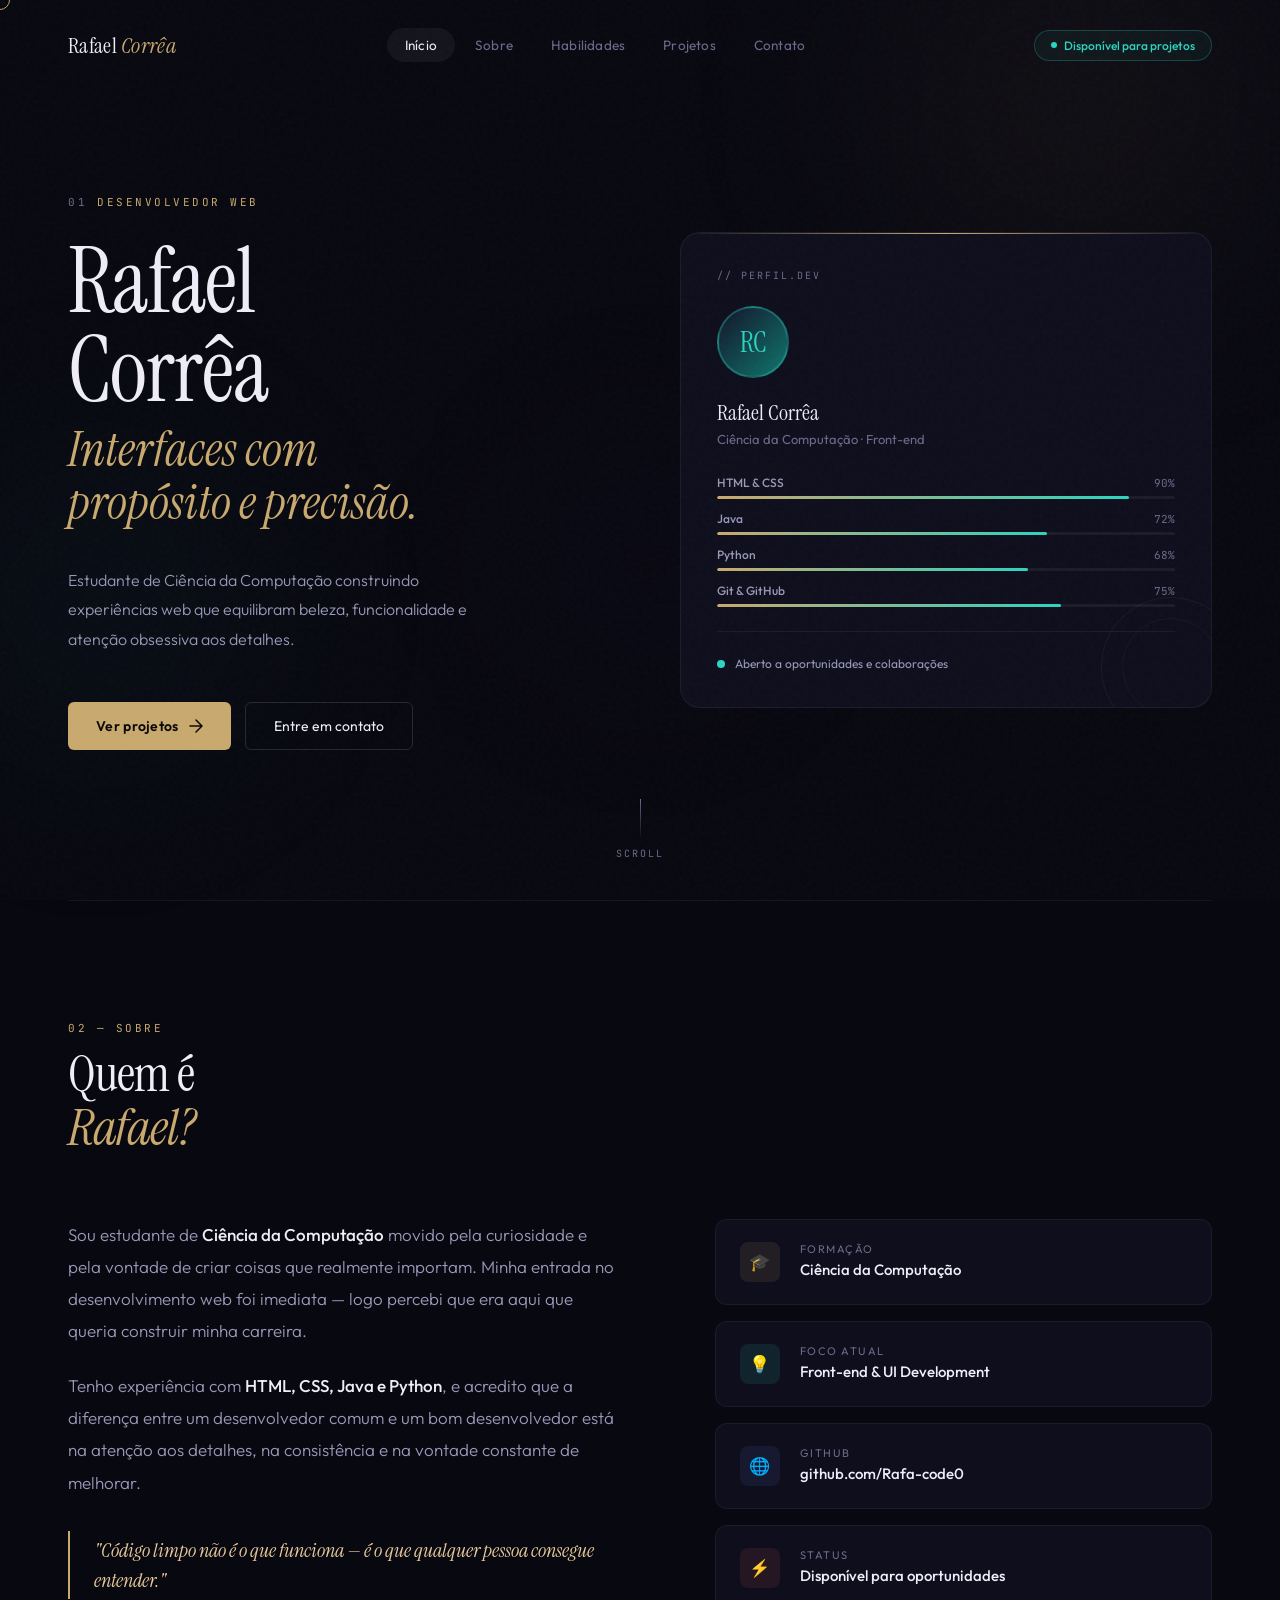
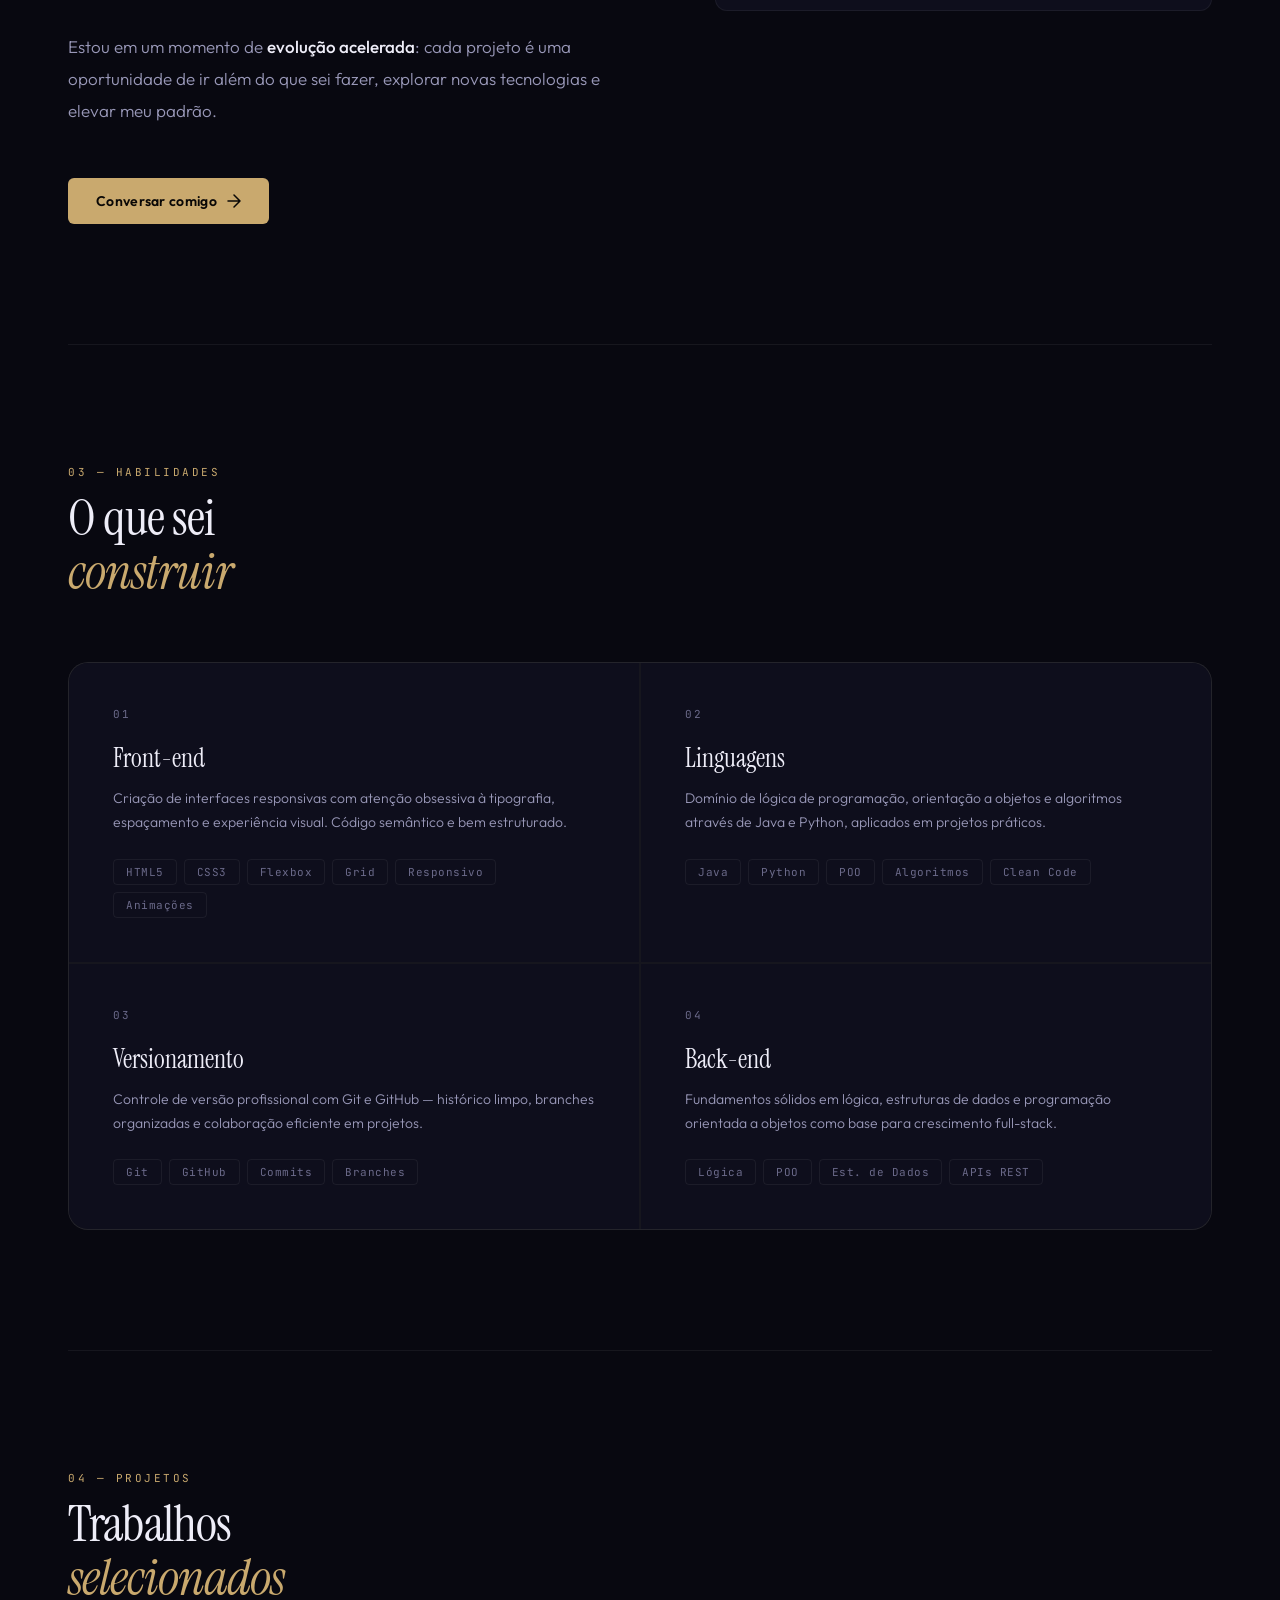
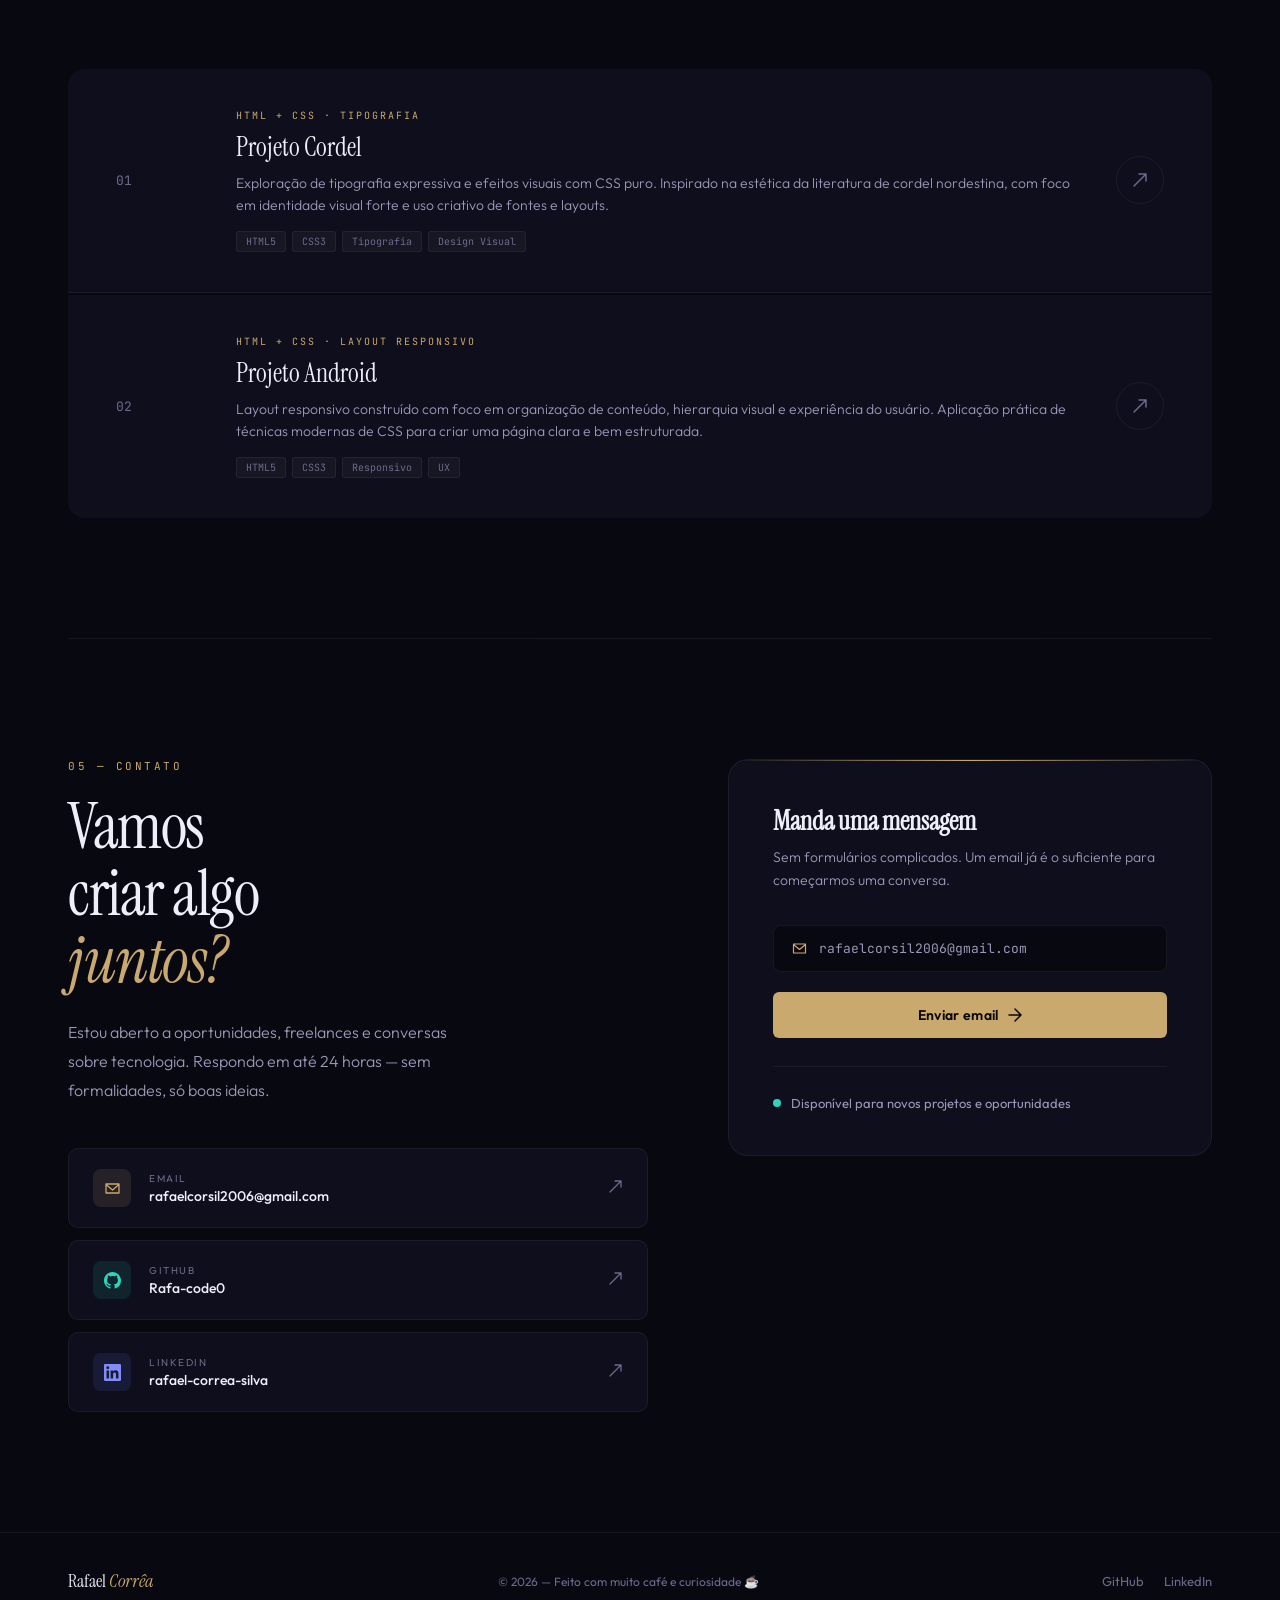
==== index.html @ 4489c820 "Site Pessoal" ====
<!DOCTYPE html>
<html lang="pt-br">
<head>
  <meta charset="UTF-8">
  <meta name="viewport" content="width=device-width, initial-scale=1.0">
  <title>Rafael Corrêa — Desenvolvedor Web</title>
  <link rel="preconnect" href="https://fonts.googleapis.com">
  <link href="https://fonts.googleapis.com/css2?family=Instrument+Serif:ital@0;1&family=Outfit:wght@300;400;500;600&family=JetBrains+Mono:wght@400;500&display=swap" rel="stylesheet">

  <style>
    *, *::before, *::after { margin: 0; padding: 0; box-sizing: border-box; }

    :root {
      --bg:       #080810;
      --s1:       #0e0e1c;
      --s2:       #13132a;
      --border:   rgba(255,255,255,0.06);
      --border-h: rgba(255,255,255,0.13);
      --text:     #eeedf8;
      --muted:    #6b6a8a;
      --soft:     #9998b8;
      --gold:     #c9a96e;
      --gold-l:   #e8ca9a;
      --teal:     #2dd4bf;
      --teal-d:   #0f766e;
      --serif:    'Instrument Serif', Georgia, serif;
      --sans:     'Outfit', sans-serif;
      --mono:     'JetBrains Mono', monospace;
    }

    html { scroll-behavior: smooth; }
    body { font-family: var(--sans); background: var(--bg); color: var(--text); overflow-x: hidden; cursor: none; }

    body::after {
      content: '';
      position: fixed; inset: 0;
      background-image: url("data:image/svg+xml,%3Csvg viewBox='0 0 256 256' xmlns='http://www.w3.org/2000/svg'%3E%3Cfilter id='noise'%3E%3CfeTurbulence type='fractalNoise' baseFrequency='0.9' numOctaves='4' stitchTiles='stitch'/%3E%3C/filter%3E%3Crect width='100%25' height='100%25' filter='url(%23noise)' opacity='1'/%3E%3C/svg%3E");
      opacity: 0.028; pointer-events: none; z-index: 9000;
    }

    /* CURSOR */
    .cur {
      position: fixed; width: 20px; height: 20px;
      border: 1.5px solid var(--gold); border-radius: 50%;
      pointer-events: none; z-index: 8999;
      transform: translate(-50%,-50%);
      transition: width .35s cubic-bezier(.23,1,.32,1), height .35s cubic-bezier(.23,1,.32,1), border-color .35s, background .35s;
      mix-blend-mode: difference;
    }
    .cur.big { width: 48px; height: 48px; border-color: var(--teal); background: rgba(45,212,191,.08); }
    @media (hover: none) { .cur { display: none; } body { cursor: auto; } }

    /* BG SHAPES */
    .bg-shape { position: fixed; pointer-events: none; z-index: 0; border-radius: 50%; filter: blur(100px); }
    .bg-1 { width: 600px; height: 600px; top: -200px; right: -100px; background: radial-gradient(circle, rgba(201,169,110,.07) 0%, transparent 70%); animation: drift 20s ease-in-out infinite; }
    .bg-2 { width: 500px; height: 500px; bottom: 5%; left: -150px; background: radial-gradient(circle, rgba(45,212,191,.05) 0%, transparent 70%); animation: drift 25s ease-in-out infinite reverse 3s; }
    .bg-3 { width: 400px; height: 400px; top: 40%; left: 35%; background: radial-gradient(circle, rgba(100,80,200,.04) 0%, transparent 70%); animation: drift 18s ease-in-out infinite 8s; }
    @keyframes drift { 0%,100%{transform:translate(0,0)} 33%{transform:translate(40px,-30px)} 66%{transform:translate(-30px,40px)} }

    /* HEADER */
    header { position: fixed; top: 0; left: 0; right: 0; z-index: 500; padding: 28px 0; transition: padding .4s, background .4s, border-color .4s; border-bottom: 1px solid transparent; }
    header.sc { padding: 16px 0; background: rgba(8,8,16,.82); backdrop-filter: blur(24px) saturate(1.4); border-bottom-color: var(--border); }
    .nav-wrap { max-width: 1240px; margin: auto; padding: 0 48px; display: flex; justify-content: space-between; align-items: center; }
    .logo { font-family: var(--serif); font-size: 22px; color: var(--text); text-decoration: none; letter-spacing: 0.3px; }
    .logo em { font-style: italic; color: var(--gold); }
    .nav-links { display: flex; gap: 2px; list-style: none; }
    .nav-links a { display: block; padding: 8px 18px; font-size: 13.5px; font-weight: 400; letter-spacing: 0.2px; color: var(--muted); text-decoration: none; border-radius: 100px; transition: color .2s, background .2s; }
    .nav-links a:hover, .nav-links a.on { color: var(--text); background: rgba(255,255,255,.05); }
    .nav-badge { display: flex; align-items: center; gap: 7px; padding: 7px 16px; border: 1px solid rgba(45,212,191,.25); border-radius: 100px; font-size: 12px; font-weight: 500; color: var(--teal); background: rgba(45,212,191,.05); }
    .nav-badge::before { content: ''; width: 6px; height: 6px; border-radius: 50%; background: var(--teal); animation: blink 2.5s ease-in-out infinite; }
    @keyframes blink { 0%,100%{opacity:1} 50%{opacity:.3} }

    /* HERO */
    .hero { min-height: 100vh; display: grid; grid-template-columns: 1fr 1fr; align-items: center; gap: 80px; max-width: 1240px; margin: auto; padding: 140px 48px 100px; position: relative; z-index: 1; }
    .hero-eyebrow { display: inline-flex; align-items: center; gap: 10px; font-family: var(--mono); font-size: 11px; font-weight: 400; letter-spacing: 2.5px; text-transform: uppercase; color: var(--gold); margin-bottom: 28px; opacity: 0; animation: up .9s cubic-bezier(.16,1,.3,1) .1s forwards; }
    .hero-eyebrow::before { content: '01'; color: var(--muted); }
    .hero-eyebrow::after { content: ''; flex: 1; height: 1px; background: linear-gradient(90deg, var(--gold), transparent); max-width: 60px; }
    .hero-name { font-family: var(--serif); font-size: clamp(52px, 7vw, 92px); font-weight: 400; line-height: 1.0; letter-spacing: -1px; margin-bottom: 8px; opacity: 0; animation: up .9s cubic-bezier(.16,1,.3,1) .2s forwards; }
    .hero-title { font-family: var(--serif); font-style: italic; font-size: clamp(28px, 4vw, 48px); color: var(--gold); line-height: 1.1; margin-bottom: 36px; opacity: 0; animation: up .9s cubic-bezier(.16,1,.3,1) .32s forwards; }
    .hero-desc { font-size: 16px; font-weight: 300; line-height: 1.85; color: var(--soft); max-width: 440px; margin-bottom: 48px; opacity: 0; animation: up .9s cubic-bezier(.16,1,.3,1) .44s forwards; }
    .hero-actions { display: flex; gap: 14px; flex-wrap: wrap; opacity: 0; animation: up .9s cubic-bezier(.16,1,.3,1) .56s forwards; }

    .btn-gold { display: inline-flex; align-items: center; gap: 10px; padding: 14px 28px; background: var(--gold); color: #0a0806; font-family: var(--sans); font-weight: 600; font-size: 14px; border-radius: 6px; text-decoration: none; transition: all .3s; letter-spacing: 0.3px; }
    .btn-gold:hover { background: var(--gold-l); transform: translateY(-2px); box-shadow: 0 16px 40px rgba(201,169,110,.3); }
    .btn-outline { display: inline-flex; align-items: center; gap: 10px; padding: 14px 28px; border: 1px solid var(--border-h); color: var(--text); font-family: var(--sans); font-weight: 400; font-size: 14px; border-radius: 6px; text-decoration: none; transition: all .3s; }
    .btn-outline:hover { border-color: var(--gold); color: var(--gold); transform: translateY(-2px); }

    /* HERO RIGHT */
    .hero-right { opacity: 0; animation: fadeIn 1.2s ease .6s forwards; position: relative; }
    .hero-card { background: var(--s1); border: 1px solid var(--border); border-radius: 20px; padding: 36px; position: relative; overflow: hidden; }
    .hero-card::before { content: ''; position: absolute; top: 0; left: 0; right: 0; height: 1px; background: linear-gradient(90deg, transparent, var(--gold), transparent); }
    .hc-label { font-family: var(--mono); font-size: 10px; letter-spacing: 2px; text-transform: uppercase; color: var(--muted); margin-bottom: 24px; }
    .hc-avatar { width: 72px; height: 72px; border-radius: 50%; background: linear-gradient(135deg, var(--s2), var(--teal-d)); border: 2px solid rgba(45,212,191,.3); display: flex; align-items: center; justify-content: center; font-family: var(--serif); font-size: 28px; color: var(--teal); margin-bottom: 20px; }
    .hc-name { font-family: var(--serif); font-size: 22px; margin-bottom: 4px; }
    .hc-role { font-size: 13px; color: var(--muted); margin-bottom: 28px; }
    .hc-skills { display: flex; flex-direction: column; gap: 12px; }
    .hc-skill-top { display: flex; justify-content: space-between; align-items: center; margin-bottom: 6px; }
    .hc-skill-name { font-size: 12px; font-weight: 500; color: var(--soft); }
    .hc-skill-pct { font-family: var(--mono); font-size: 11px; color: var(--muted); }
    .hc-bar { height: 3px; background: var(--border); border-radius: 2px; overflow: hidden; }
    .hc-bar-fill { height: 100%; border-radius: 2px; background: linear-gradient(90deg, var(--gold), var(--teal)); animation: barGrow 1.4s cubic-bezier(.23,1,.32,1) 1s both; transform-origin: left; }
    @keyframes barGrow { from{transform:scaleX(0)} to{transform:scaleX(1)} }
    .hc-divider { height: 1px; background: var(--border); margin: 24px 0; }
    .hc-status { display: flex; align-items: center; gap: 10px; font-size: 12px; color: var(--soft); }
    .hc-dot { width: 8px; height: 8px; border-radius: 50%; background: var(--teal); flex-shrink: 0; animation: blink 2.5s ease-in-out infinite; }
    .hc-geo { position: absolute; bottom: -30px; right: -30px; width: 140px; height: 140px; border: 1px solid rgba(201,169,110,.08); border-radius: 50%; }
    .hc-geo::after { content: ''; position: absolute; inset: 20px; border: 1px solid rgba(201,169,110,.06); border-radius: 50%; }

    .hero-scroll { position: absolute; bottom: 40px; left: 50%; transform: translateX(-50%); display: flex; flex-direction: column; align-items: center; gap: 8px; font-family: var(--mono); font-size: 10px; letter-spacing: 2px; text-transform: uppercase; color: var(--muted); animation: fadeIn 1s ease 1.5s both; }
    .hero-scroll-line { width: 1px; height: 40px; background: linear-gradient(to bottom, var(--muted), transparent); animation: scrollLine 2s ease-in-out infinite; }
    @keyframes scrollLine { 0%,100%{opacity:.4;transform:scaleY(1)} 50%{opacity:1;transform:scaleY(.6) translateY(8px)} }
    @keyframes up { from{opacity:0;transform:translateY(28px)} to{opacity:1;transform:translateY(0)} }
    @keyframes fadeIn { from{opacity:0} to{opacity:1} }

    /* LAYOUT */
    .wrap { max-width: 1240px; margin: auto; padding: 0 48px; position: relative; z-index: 1; }
    .rule { max-width: 1240px; margin: 0 auto; padding: 0 48px; position: relative; z-index: 1; }
    .rule hr { border: none; height: 1px; background: var(--border); }
    .sec { padding: 120px 0; }

    /* SECTION HEADER */
    .sec-head { display: flex; align-items: flex-end; justify-content: space-between; margin-bottom: 64px; }
    .sec-num { font-family: var(--mono); font-size: 11px; letter-spacing: 2.5px; text-transform: uppercase; color: var(--gold); margin-bottom: 12px; }
    .sec-title { font-family: var(--serif); font-size: clamp(36px,4vw,58px); font-weight: 400; letter-spacing: -1px; line-height: 1.05; }
    .sec-title em { font-style: italic; color: var(--gold); }

    /* SOBRE */
    .sobre-grid { display: grid; grid-template-columns: 1.1fr 1fr; gap: 100px; align-items: start; }
    .sobre-text p { font-size: 17px; font-weight: 300; line-height: 1.9; color: var(--soft); margin-bottom: 22px; }
    .sobre-text p strong { color: var(--text); font-weight: 500; }
    .sobre-quote { border-left: 2px solid var(--gold); padding: 4px 0 4px 24px; margin: 32px 0; font-family: var(--serif); font-style: italic; font-size: 20px; color: var(--gold-l); line-height: 1.5; }
    .sobre-right { display: flex; flex-direction: column; gap: 16px; }
    .info-row { display: flex; align-items: flex-start; gap: 20px; padding: 22px 24px; background: var(--s1); border: 1px solid var(--border); border-radius: 12px; transition: border-color .3s, transform .3s; }
    .info-row:hover { border-color: var(--border-h); transform: translateX(6px); }
    .info-icon { width: 40px; height: 40px; flex-shrink: 0; border-radius: 8px; display: flex; align-items: center; justify-content: center; font-size: 17px; }
    .info-icon.g { background: rgba(201,169,110,.1); }
    .info-icon.t { background: rgba(45,212,191,.1); }
    .info-icon.b { background: rgba(100,120,220,.1); }
    .info-icon.r { background: rgba(220,100,100,.1); }
    .info-label { font-size: 11px; letter-spacing: 1.5px; text-transform: uppercase; color: var(--muted); margin-bottom: 4px; }
    .info-val { font-size: 15px; font-weight: 500; color: var(--text); }

    /* HABILIDADES */
    .skills-layout { display: grid; grid-template-columns: 1fr 1fr; gap: 2px; background: var(--border); border-radius: 20px; overflow: hidden; border: 1px solid var(--border); }
    .skill-block { background: var(--s1); padding: 44px; position: relative; overflow: hidden; transition: background .35s; }
    .skill-block:hover { background: var(--s2); }
    .skill-block::after { content: ''; position: absolute; top: 0; left: 0; width: 3px; height: 0; background: linear-gradient(to bottom, var(--gold), var(--teal)); transition: height .5s cubic-bezier(.23,1,.32,1); }
    .skill-block:hover::after { height: 100%; }
    .skill-block-num { font-family: var(--mono); font-size: 11px; letter-spacing: 2px; color: var(--muted); margin-bottom: 20px; }
    .skill-block h3 { font-family: var(--serif); font-size: 26px; font-weight: 400; margin-bottom: 12px; color: var(--text); }
    .skill-block p { font-size: 14px; font-weight: 300; color: var(--soft); line-height: 1.7; margin-bottom: 24px; }
    .skill-chips { display: flex; flex-wrap: wrap; gap: 7px; }
    .chip { padding: 5px 12px; border: 1px solid var(--border); border-radius: 4px; font-family: var(--mono); font-size: 11px; font-weight: 400; color: var(--muted); letter-spacing: 0.5px; transition: border-color .2s, color .2s; }
    .skill-block:hover .chip { border-color: rgba(201,169,110,.25); color: var(--gold-l); }

    /* PROJETOS */
    .projects-list { display: flex; flex-direction: column; gap: 2px; }
    .proj { display: grid; grid-template-columns: 80px 1fr auto; align-items: center; gap: 40px; padding: 40px 48px; background: var(--s1); border-bottom: 1px solid var(--border); transition: background .3s, padding-left .4s; text-decoration: none; color: var(--text); position: relative; overflow: hidden; }
    .projects-list .proj:first-child { border-radius: 16px 16px 0 0; }
    .projects-list .proj:last-child  { border-radius: 0 0 16px 16px; border-bottom: none; }
    .proj::before { content: ''; position: absolute; left: 0; top: 0; bottom: 0; width: 0; background: linear-gradient(90deg, rgba(201,169,110,.06), transparent); transition: width .5s cubic-bezier(.23,1,.32,1); }
    .proj:hover { background: var(--s2); padding-left: 64px; }
    .proj:hover::before { width: 100%; }
    .proj-num { font-family: var(--mono); font-size: 13px; color: var(--muted); }
    .proj-tag { font-family: var(--mono); font-size: 10px; letter-spacing: 2px; text-transform: uppercase; color: var(--gold); margin-bottom: 8px; }
    .proj-name { font-family: var(--serif); font-size: 26px; font-weight: 400; margin-bottom: 8px; }
    .proj-desc { font-size: 14px; font-weight: 300; color: var(--soft); line-height: 1.6; }
    .proj-techs { display: flex; gap: 6px; margin-top: 14px; flex-wrap: wrap; }
    .proj-tech { font-family: var(--mono); font-size: 10px; padding: 3px 9px; border-radius: 3px; background: rgba(255,255,255,.04); color: var(--muted); border: 1px solid var(--border); }
    .proj-arrow { width: 48px; height: 48px; border: 1px solid var(--border); border-radius: 50%; display: flex; align-items: center; justify-content: center; flex-shrink: 0; transition: all .35s; color: var(--muted); }
    .proj:hover .proj-arrow { border-color: var(--gold); color: var(--gold); transform: rotate(-45deg); }

    /* CONTATO */
    .contato-grid { display: grid; grid-template-columns: 1.2fr 1fr; gap: 80px; align-items: start; }
    .contato-big { font-family: var(--serif); font-size: clamp(40px, 5vw, 68px); font-weight: 400; letter-spacing: -1.5px; line-height: 1.05; margin-bottom: 24px; }
    .contato-big em { font-style: italic; color: var(--gold); }
    .contato-sub { font-size: 16px; font-weight: 300; color: var(--soft); line-height: 1.8; margin-bottom: 44px; max-width: 420px; }
    .social-list { display: flex; flex-direction: column; gap: 12px; }
    .social-link { display: flex; align-items: center; gap: 18px; padding: 20px 24px; background: var(--s1); border: 1px solid var(--border); border-radius: 10px; text-decoration: none; color: var(--text); transition: all .3s; font-size: 14px; }
    .social-link:hover { border-color: var(--gold); background: var(--s2); transform: translateX(8px); }
    .social-icon { width: 38px; height: 38px; flex-shrink: 0; border-radius: 8px; display: flex; align-items: center; justify-content: center; }
    .social-icon.g { background: rgba(201,169,110,.12); color: var(--gold); }
    .social-icon.w { background: rgba(45,212,191,.1); color: var(--teal); }
    .social-icon.b { background: rgba(100,120,230,.12); color: #818cf8; }
    .social-info { flex: 1; }
    .social-label { font-size: 10px; letter-spacing: 1.5px; text-transform: uppercase; color: var(--muted); margin-bottom: 2px; }
    .social-val { font-size: 14px; font-weight: 500; }
    .social-arr { color: var(--muted); transition: all .3s; }
    .social-link:hover .social-arr { color: var(--gold); transform: translate(4px,-4px); }
    .contato-card { background: var(--s1); border: 1px solid var(--border); border-radius: 20px; padding: 44px; position: relative; overflow: hidden; }
    .contato-card::before { content: ''; position: absolute; top: 0; left: 0; right: 0; height: 1px; background: linear-gradient(90deg, transparent, var(--gold), transparent); }
    .contato-card-title { font-family: var(--serif); font-size: 26px; margin-bottom: 8px; }
    .contato-card p { font-size: 14px; font-weight: 300; color: var(--soft); line-height: 1.7; margin-bottom: 32px; }
    .email-pill { display: flex; align-items: center; gap: 12px; padding: 14px 18px; background: var(--bg); border: 1px solid var(--border); border-radius: 8px; font-family: var(--mono); font-size: 13px; color: var(--soft); margin-bottom: 20px; user-select: all; }
    .email-pill svg { color: var(--gold); flex-shrink: 0; }
    .contato-card hr { border: none; height: 1px; background: var(--border); margin: 28px 0; }
    .avail-row { display: flex; align-items: center; gap: 10px; }
    .avail-dot { width: 8px; height: 8px; border-radius: 50%; background: var(--teal); flex-shrink: 0; animation: blink 2.5s ease-in-out infinite; }
    .avail-text { font-size: 13px; color: var(--soft); }

    /* FOOTER */
    footer { border-top: 1px solid var(--border); position: relative; z-index: 1; }
    .footer-inner { max-width: 1240px; margin: auto; padding: 36px 48px; display: flex; justify-content: space-between; align-items: center; }
    .footer-logo { font-family: var(--serif); font-size: 18px; text-decoration: none; color: var(--text); }
    .footer-logo em { font-style: italic; color: var(--gold); }
    .footer-copy { font-size: 12px; color: var(--muted); }
    .footer-links { display: flex; gap: 20px; }
    .footer-links a { font-size: 13px; color: var(--muted); text-decoration: none; transition: color .2s; }
    .footer-links a:hover { color: var(--text); }

    /* REVEAL */
    .rv { opacity: 0; transform: translateY(24px); transition: opacity .8s cubic-bezier(.23,1,.32,1), transform .8s cubic-bezier(.23,1,.32,1); }
    .rv.on { opacity: 1; transform: none; }
    .rv.d1 { transition-delay: .1s; } .rv.d2 { transition-delay: .2s; } .rv.d3 { transition-delay: .3s; }

    /* RESPONSIVE */
    @media (max-width: 900px) {
      .nav-wrap { padding: 0 24px; }
      .nav-links { display: none; }
      .hero { grid-template-columns: 1fr; gap: 48px; padding: 110px 24px 80px; }
      .hero-right, .hero-scroll { display: none; }
      .wrap, .rule { padding: 0 24px; }
      .sec { padding: 80px 0; }
      .sec-head { flex-direction: column; align-items: flex-start; gap: 16px; margin-bottom: 44px; }
      .sobre-grid { grid-template-columns: 1fr; gap: 48px; }
      .skills-layout { grid-template-columns: 1fr; }
      .proj { grid-template-columns: 48px 1fr auto; gap: 20px; padding: 28px 24px; }
      .proj:hover { padding-left: 32px; }
      .contato-grid { grid-template-columns: 1fr; gap: 48px; }
      .footer-inner { flex-direction: column; gap: 16px; text-align: center; }
      .footer-links { justify-content: center; }
      body { cursor: auto; }
      .cur { display: none; }
    }
  </style>
</head>
<body>

  <div class="cur" id="cur"></div>
  <div class="bg-shape bg-1"></div>
  <div class="bg-shape bg-2"></div>
  <div class="bg-shape bg-3"></div>

  <header id="hdr">
    <div class="nav-wrap">
      <a href="#inicio" class="logo">Rafael <em>Corrêa</em></a>
      <nav>
        <ul class="nav-links">
          <li><a href="#inicio">Início</a></li>
          <li><a href="#sobre">Sobre</a></li>
          <li><a href="#habilidades">Habilidades</a></li>
          <li><a href="#projetos">Projetos</a></li>
          <li><a href="#contato">Contato</a></li>
        </ul>
      </nav>
      <div class="nav-badge">Disponível para projetos</div>
    </div>
  </header>

  <section id="inicio">
    <div class="hero">
      <div class="hero-left">
        <div class="hero-eyebrow">Desenvolvedor Web</div>
        <h1 class="hero-name">Rafael<br>Corrêa</h1>
        <div class="hero-title">Interfaces com<br>propósito e precisão.</div>
        <p class="hero-desc">Estudante de Ciência da Computação construindo experiências web que equilibram beleza, funcionalidade e atenção obsessiva aos detalhes.</p>
        <div class="hero-actions">
          <a href="#projetos" class="btn-gold">
            Ver projetos
            <svg width="14" height="14" fill="none" viewBox="0 0 14 14"><path d="M1 7h12M7 1l6 6-6 6" stroke="currentColor" stroke-width="1.5" stroke-linecap="round" stroke-linejoin="round"/></svg>
          </a>
          <a href="#contato" class="btn-outline">Entre em contato</a>
        </div>
      </div>
      <div class="hero-right">
        <div class="hero-card">
          <div class="hc-label">// perfil.dev</div>
          <div class="hc-avatar">RC</div>
          <div class="hc-name">Rafael Corrêa</div>
          <div class="hc-role">Ciência da Computação · Front-end</div>
          <div class="hc-skills">
            <div class="hc-skill">
              <div class="hc-skill-top"><span class="hc-skill-name">HTML & CSS</span><span class="hc-skill-pct">90%</span></div>
              <div class="hc-bar"><div class="hc-bar-fill" style="width:90%"></div></div>
            </div>
            <div class="hc-skill">
              <div class="hc-skill-top"><span class="hc-skill-name">Java</span><span class="hc-skill-pct">72%</span></div>
              <div class="hc-bar"><div class="hc-bar-fill" style="width:72%"></div></div>
            </div>
            <div class="hc-skill">
              <div class="hc-skill-top"><span class="hc-skill-name">Python</span><span class="hc-skill-pct">68%</span></div>
              <div class="hc-bar"><div class="hc-bar-fill" style="width:68%"></div></div>
            </div>
            <div class="hc-skill">
              <div class="hc-skill-top"><span class="hc-skill-name">Git & GitHub</span><span class="hc-skill-pct">75%</span></div>
              <div class="hc-bar"><div class="hc-bar-fill" style="width:75%"></div></div>
            </div>
          </div>
          <div class="hc-divider"></div>
          <div class="hc-status"><div class="hc-dot"></div>Aberto a oportunidades e colaborações</div>
          <div class="hc-geo"></div>
        </div>
      </div>
      <div class="hero-scroll"><div class="hero-scroll-line"></div>scroll</div>
    </div>
  </section>

  <div class="rule"><hr></div>

  <section id="sobre" class="sec">
    <div class="wrap">
      <div class="sec-head rv">
        <div>
          <div class="sec-num">02 — Sobre</div>
          <h2 class="sec-title">Quem é<br><em>Rafael?</em></h2>
        </div>
      </div>
      <div class="sobre-grid">
        <div class="sobre-text rv">
          <p>Sou estudante de <strong>Ciência da Computação</strong> movido pela curiosidade e pela vontade de criar coisas que realmente importam. Minha entrada no desenvolvimento web foi imediata — logo percebi que era aqui que queria construir minha carreira.</p>
          <p>Tenho experiência com <strong>HTML, CSS, Java e Python</strong>, e acredito que a diferença entre um desenvolvedor comum e um bom desenvolvedor está na atenção aos detalhes, na consistência e na vontade constante de melhorar.</p>
          <div class="sobre-quote">"Código limpo não é o que funciona — é o que qualquer pessoa consegue entender."</div>
          <p>Estou em um momento de <strong>evolução acelerada</strong>: cada projeto é uma oportunidade de ir além do que sei fazer, explorar novas tecnologias e elevar meu padrão.</p>
          <br>
          <a href="mailto:rafaelcorsil2006@gmail.com" class="btn-gold" style="width:fit-content;margin-top:8px">
            Conversar comigo
            <svg width="14" height="14" fill="none" viewBox="0 0 14 14"><path d="M1 7h12M7 1l6 6-6 6" stroke="currentColor" stroke-width="1.5" stroke-linecap="round" stroke-linejoin="round"/></svg>
          </a>
        </div>
        <div class="sobre-right rv d2">
          <div class="info-row"><div class="info-icon g">🎓</div><div><div class="info-label">Formação</div><div class="info-val">Ciência da Computação</div></div></div>
          <div class="info-row"><div class="info-icon t">💡</div><div><div class="info-label">Foco atual</div><div class="info-val">Front-end & UI Development</div></div></div>
          <div class="info-row"><div class="info-icon b">🌐</div><div><div class="info-label">GitHub</div><div class="info-val">github.com/Rafa-code0</div></div></div>
          <div class="info-row"><div class="info-icon r">⚡</div><div><div class="info-label">Status</div><div class="info-val">Disponível para oportunidades</div></div></div>
        </div>
      </div>
    </div>
  </section>

  <div class="rule"><hr></div>

  <section id="habilidades" class="sec">
    <div class="wrap">
      <div class="sec-head rv">
        <div>
          <div class="sec-num">03 — Habilidades</div>
          <h2 class="sec-title">O que sei<br><em>construir</em></h2>
        </div>
      </div>
      <div class="skills-layout rv">
        <div class="skill-block">
          <div class="skill-block-num">01</div>
          <h3>Front-end</h3>
          <p>Criação de interfaces responsivas com atenção obsessiva à tipografia, espaçamento e experiência visual. Código semântico e bem estruturado.</p>
          <div class="skill-chips"><span class="chip">HTML5</span><span class="chip">CSS3</span><span class="chip">Flexbox</span><span class="chip">Grid</span><span class="chip">Responsivo</span><span class="chip">Animações</span></div>
        </div>
        <div class="skill-block">
          <div class="skill-block-num">02</div>
          <h3>Linguagens</h3>
          <p>Domínio de lógica de programação, orientação a objetos e algoritmos através de Java e Python, aplicados em projetos práticos.</p>
          <div class="skill-chips"><span class="chip">Java</span><span class="chip">Python</span><span class="chip">POO</span><span class="chip">Algoritmos</span><span class="chip">Clean Code</span></div>
        </div>
        <div class="skill-block">
          <div class="skill-block-num">03</div>
          <h3>Versionamento</h3>
          <p>Controle de versão profissional com Git e GitHub — histórico limpo, branches organizadas e colaboração eficiente em projetos.</p>
          <div class="skill-chips"><span class="chip">Git</span><span class="chip">GitHub</span><span class="chip">Commits</span><span class="chip">Branches</span></div>
        </div>
        <div class="skill-block">
          <div class="skill-block-num">04</div>
          <h3>Back-end</h3>
          <p>Fundamentos sólidos em lógica, estruturas de dados e programação orientada a objetos como base para crescimento full-stack.</p>
          <div class="skill-chips"><span class="chip">Lógica</span><span class="chip">POO</span><span class="chip">Est. de Dados</span><span class="chip">APIs REST</span></div>
        </div>
      </div>
    </div>
  </section>

  <div class="rule"><hr></div>

  <section id="projetos" class="sec">
    <div class="wrap">
      <div class="sec-head rv">
        <div>
          <div class="sec-num">04 — Projetos</div>
          <h2 class="sec-title">Trabalhos<br><em>selecionados</em></h2>
        </div>
      </div>
      <div class="projects-list rv">
        <a href="https://github.com/Rafa-code0/projeto-cordel" target="_blank" class="proj">
          <div class="proj-num">01</div>
          <div class="proj-body">
            <div class="proj-tag">HTML + CSS · Tipografia</div>
            <div class="proj-name">Projeto Cordel</div>
            <div class="proj-desc">Exploração de tipografia expressiva e efeitos visuais com CSS puro. Inspirado na estética da literatura de cordel nordestina, com foco em identidade visual forte e uso criativo de fontes e layouts.</div>
            <div class="proj-techs"><span class="proj-tech">HTML5</span><span class="proj-tech">CSS3</span><span class="proj-tech">Tipografia</span><span class="proj-tech">Design Visual</span></div>
          </div>
          <div class="proj-arrow">
            <svg width="16" height="16" fill="none" viewBox="0 0 16 16"><path d="M2 14L14 2M14 2H7M14 2v7" stroke="currentColor" stroke-width="1.5" stroke-linecap="round" stroke-linejoin="round"/></svg>
          </div>
        </a>
        <a href="https://github.com/Rafa-code0/projeto-android" target="_blank" class="proj">
          <div class="proj-num">02</div>
          <div class="proj-body">
            <div class="proj-tag">HTML + CSS · Layout Responsivo</div>
            <div class="proj-name">Projeto Android</div>
            <div class="proj-desc">Layout responsivo construído com foco em organização de conteúdo, hierarquia visual e experiência do usuário. Aplicação prática de técnicas modernas de CSS para criar uma página clara e bem estruturada.</div>
            <div class="proj-techs"><span class="proj-tech">HTML5</span><span class="proj-tech">CSS3</span><span class="proj-tech">Responsivo</span><span class="proj-tech">UX</span></div>
          </div>
          <div class="proj-arrow">
            <svg width="16" height="16" fill="none" viewBox="0 0 16 16"><path d="M2 14L14 2M14 2H7M14 2v7" stroke="currentColor" stroke-width="1.5" stroke-linecap="round" stroke-linejoin="round"/></svg>
          </div>
        </a>
      </div>
    </div>
  </section>

  <div class="rule"><hr></div>

  <section id="contato" class="sec">
    <div class="wrap">
      <div class="contato-grid">
        <div class="rv">
          <div class="sec-num" style="margin-bottom:20px">05 — Contato</div>
          <div class="contato-big">Vamos<br>criar algo<br><em>juntos?</em></div>
          <p class="contato-sub">Estou aberto a oportunidades, freelances e conversas sobre tecnologia. Respondo em até 24 horas — sem formalidades, só boas ideias.</p>
          <div class="social-list">
            <a href="mailto:rafaelcorsil2006@gmail.com" class="social-link">
              <div class="social-icon g"><svg width="17" height="17" fill="none" viewBox="0 0 17 17"><path d="M2 4.5l6.5 5.5 6.5-5.5M2 4h13v9H2V4z" stroke="currentColor" stroke-width="1.3" stroke-linecap="round" stroke-linejoin="round"/></svg></div>
              <div class="social-info"><div class="social-label">Email</div><div class="social-val">rafaelcorsil2006@gmail.com</div></div>
              <div class="social-arr"><svg width="15" height="15" fill="none" viewBox="0 0 15 15"><path d="M2 13L13 2M13 2H7M13 2v6" stroke="currentColor" stroke-width="1.3" stroke-linecap="round" stroke-linejoin="round"/></svg></div>
            </a>
            <a href="https://github.com/Rafa-code0" target="_blank" class="social-link">
              <div class="social-icon w"><svg width="17" height="17" viewBox="0 0 24 24" fill="currentColor"><path d="M12 0C5.37 0 0 5.37 0 12c0 5.31 3.435 9.795 8.205 11.385.6.105.825-.255.825-.57 0-.285-.015-1.23-.015-2.235-3.015.555-3.795-.735-4.035-1.41-.135-.345-.72-1.41-1.23-1.695-.42-.225-1.02-.78-.015-.795.945-.015 1.62.87 1.845 1.23 1.08 1.815 2.805 1.305 3.495.99.105-.78.42-1.305.765-1.605-2.67-.3-5.46-1.335-5.46-5.925 0-1.305.465-2.385 1.23-3.225-.12-.3-.54-1.53.12-3.18 0 0 1.005-.315 3.3 1.23.96-.27 1.98-.405 3-.405s2.04.135 3 .405c2.295-1.56 3.3-1.23 3.3-1.23.66 1.65.24 2.88.12 3.18.765.84 1.23 1.905 1.23 3.225 0 4.605-2.805 5.625-5.475 5.925.435.375.81 1.095.81 2.22 0 1.605-.015 2.895-.015 3.3 0 .315.225.69.825.57A12.02 12.02 0 0024 12c0-6.63-5.37-12-12-12z"/></svg></div>
              <div class="social-info"><div class="social-label">GitHub</div><div class="social-val">Rafa-code0</div></div>
              <div class="social-arr"><svg width="15" height="15" fill="none" viewBox="0 0 15 15"><path d="M2 13L13 2M13 2H7M13 2v6" stroke="currentColor" stroke-width="1.3" stroke-linecap="round" stroke-linejoin="round"/></svg></div>
            </a>
            <a href="https://www.linkedin.com/in/rafael-correa-silva/" target="_blank" class="social-link">
              <div class="social-icon b"><svg width="17" height="17" viewBox="0 0 24 24" fill="currentColor"><path d="M20.447 20.452h-3.554v-5.569c0-1.328-.027-3.037-1.852-3.037-1.853 0-2.136 1.445-2.136 2.939v5.667H9.351V9h3.414v1.561h.046c.477-.9 1.637-1.85 3.37-1.85 3.601 0 4.267 2.37 4.267 5.455v6.286zM5.337 7.433a2.062 2.062 0 01-2.063-2.065 2.064 2.064 0 112.063 2.065zm1.782 13.019H3.555V9h3.564v11.452zM22.225 0H1.771C.792 0 0 .774 0 1.729v20.542C0 23.227.792 24 1.771 24h20.451C23.2 24 24 23.227 24 22.271V1.729C24 .774 23.2 0 22.222 0h.003z"/></svg></div>
              <div class="social-info"><div class="social-label">LinkedIn</div><div class="social-val">rafael-correa-silva</div></div>
              <div class="social-arr"><svg width="15" height="15" fill="none" viewBox="0 0 15 15"><path d="M2 13L13 2M13 2H7M13 2v6" stroke="currentColor" stroke-width="1.3" stroke-linecap="round" stroke-linejoin="round"/></svg></div>
            </a>
          </div>
        </div>
        <div class="rv d2">
          <div class="contato-card">
            <h3 class="contato-card-title">Manda uma mensagem</h3>
            <p>Sem formulários complicados. Um email já é o suficiente para começarmos uma conversa.</p>
            <div class="email-pill">
              <svg width="15" height="15" fill="none" viewBox="0 0 15 15"><path d="M1.5 3.5l6 5 6-5M1.5 3h12v9h-12V3z" stroke="currentColor" stroke-width="1.2" stroke-linecap="round" stroke-linejoin="round"/></svg>
              rafaelcorsil2006@gmail.com
            </div>
            <a href="mailto:rafaelcorsil2006@gmail.com" class="btn-gold" style="width:100%;justify-content:center;text-align:center">
              Enviar email
              <svg width="14" height="14" fill="none" viewBox="0 0 14 14"><path d="M1 7h12M7 1l6 6-6 6" stroke="currentColor" stroke-width="1.5" stroke-linecap="round" stroke-linejoin="round"/></svg>
            </a>
            <hr>
            <div class="avail-row"><div class="avail-dot"></div><span class="avail-text">Disponível para novos projetos e oportunidades</span></div>
          </div>
        </div>
      </div>
    </div>
  </section>

  <footer>
    <div class="footer-inner">
      <a href="#inicio" class="footer-logo">Rafael <em>Corrêa</em></a>
      <p class="footer-copy">© 2026 — Feito com muito café e curiosidade ☕</p>
      <div class="footer-links">
        <a href="https://github.com/Rafa-code0" target="_blank">GitHub</a>
        <a href="https://www.linkedin.com/in/rafael-correa-silva/" target="_blank">LinkedIn</a>
      </div>
    </div>
  </footer>

  <script>
    const cur = document.getElementById('cur');
    document.addEventListener('mousemove', e => {
      cur.style.left = e.clientX + 'px';
      cur.style.top  = e.clientY + 'px';
    });
    document.querySelectorAll('a, button, .skill-block, .proj, .info-row').forEach(el => {
      el.addEventListener('mouseenter', () => cur.classList.add('big'));
      el.addEventListener('mouseleave', () => cur.classList.remove('big'));
    });
    window.addEventListener('scroll', () => {
      document.getElementById('hdr').classList.toggle('sc', scrollY > 50);
      let active = '';
      document.querySelectorAll('section[id]').forEach(s => {
        if (scrollY >= s.offsetTop - 140) active = s.id;
      });
      document.querySelectorAll('.nav-links a').forEach(a => {
        a.classList.toggle('on', a.getAttribute('href') === '#' + active);
      });
    });
    const io = new IntersectionObserver(entries => {
      entries.forEach(e => { if (e.isIntersecting) e.target.classList.add('on'); });
    }, { threshold: 0.1 });
    document.querySelectorAll('.rv').forEach(el => io.observe(el));
  </script>
</body>
</html>
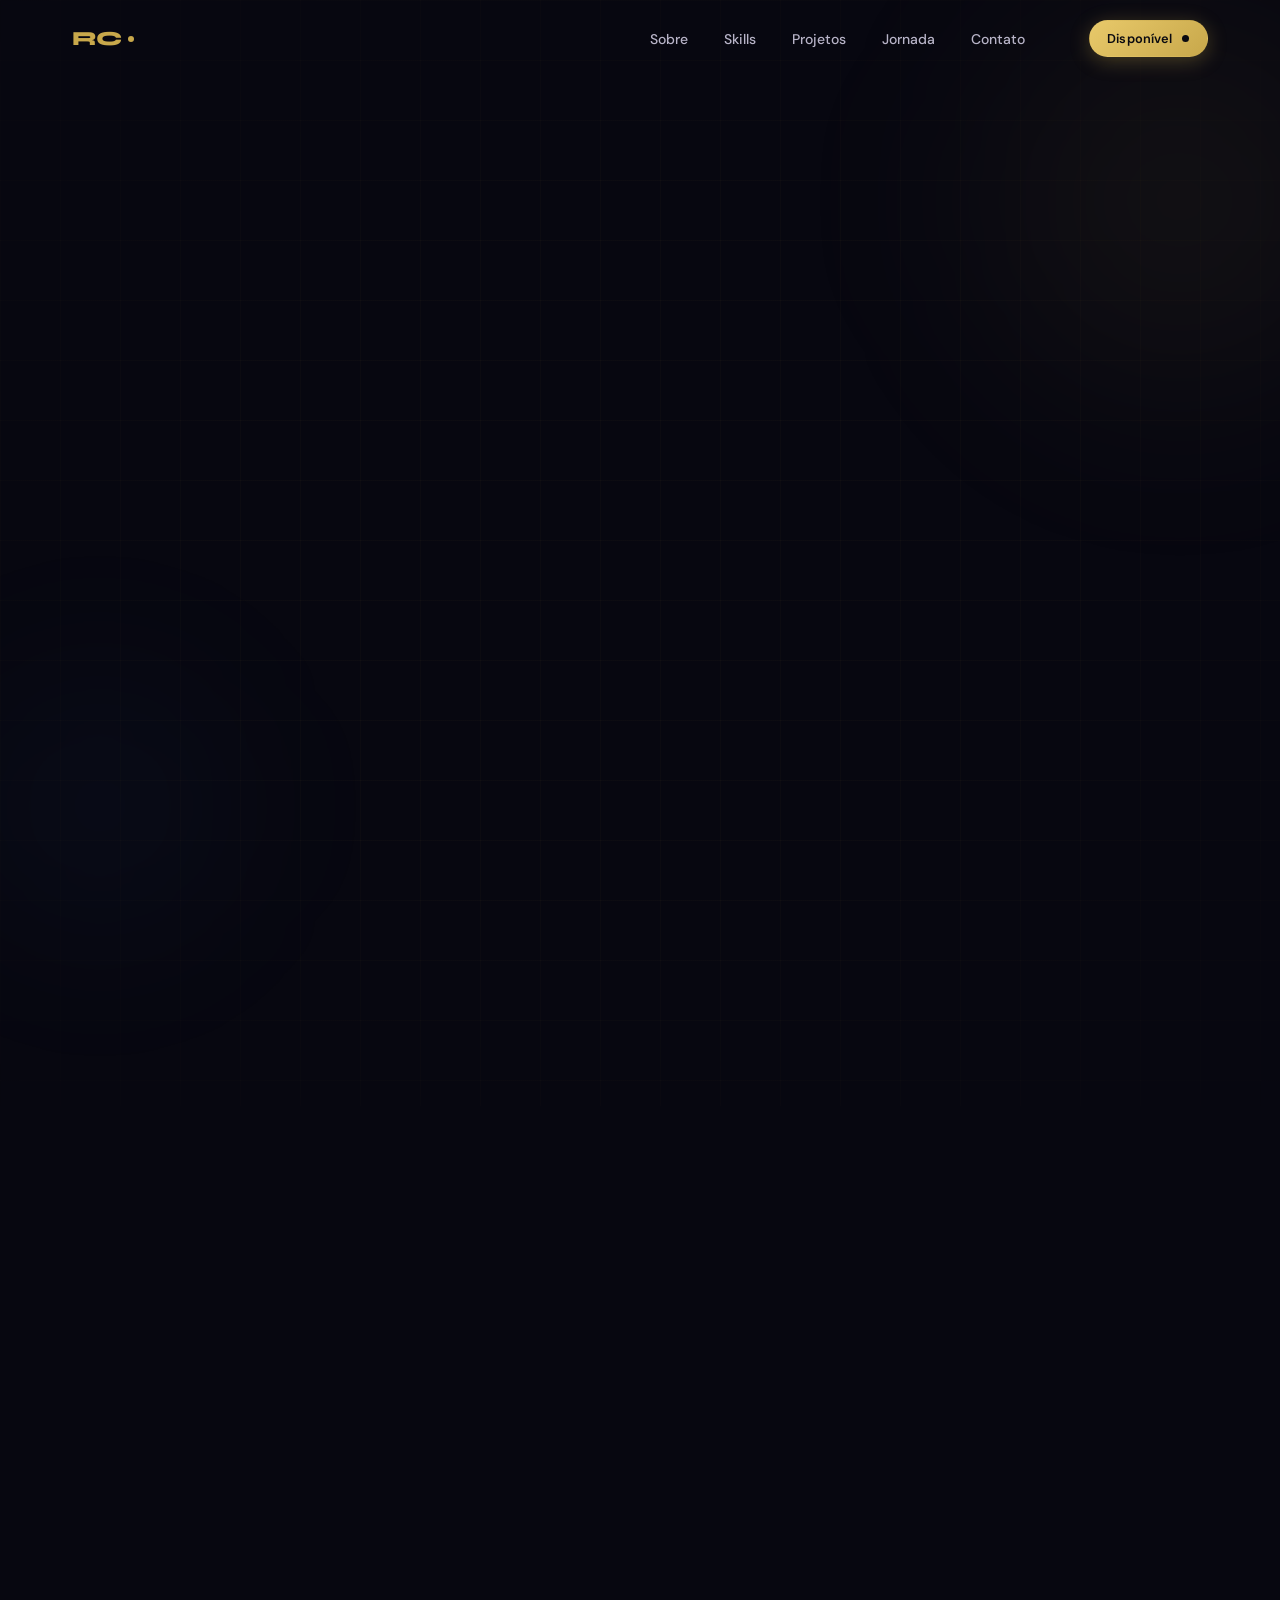
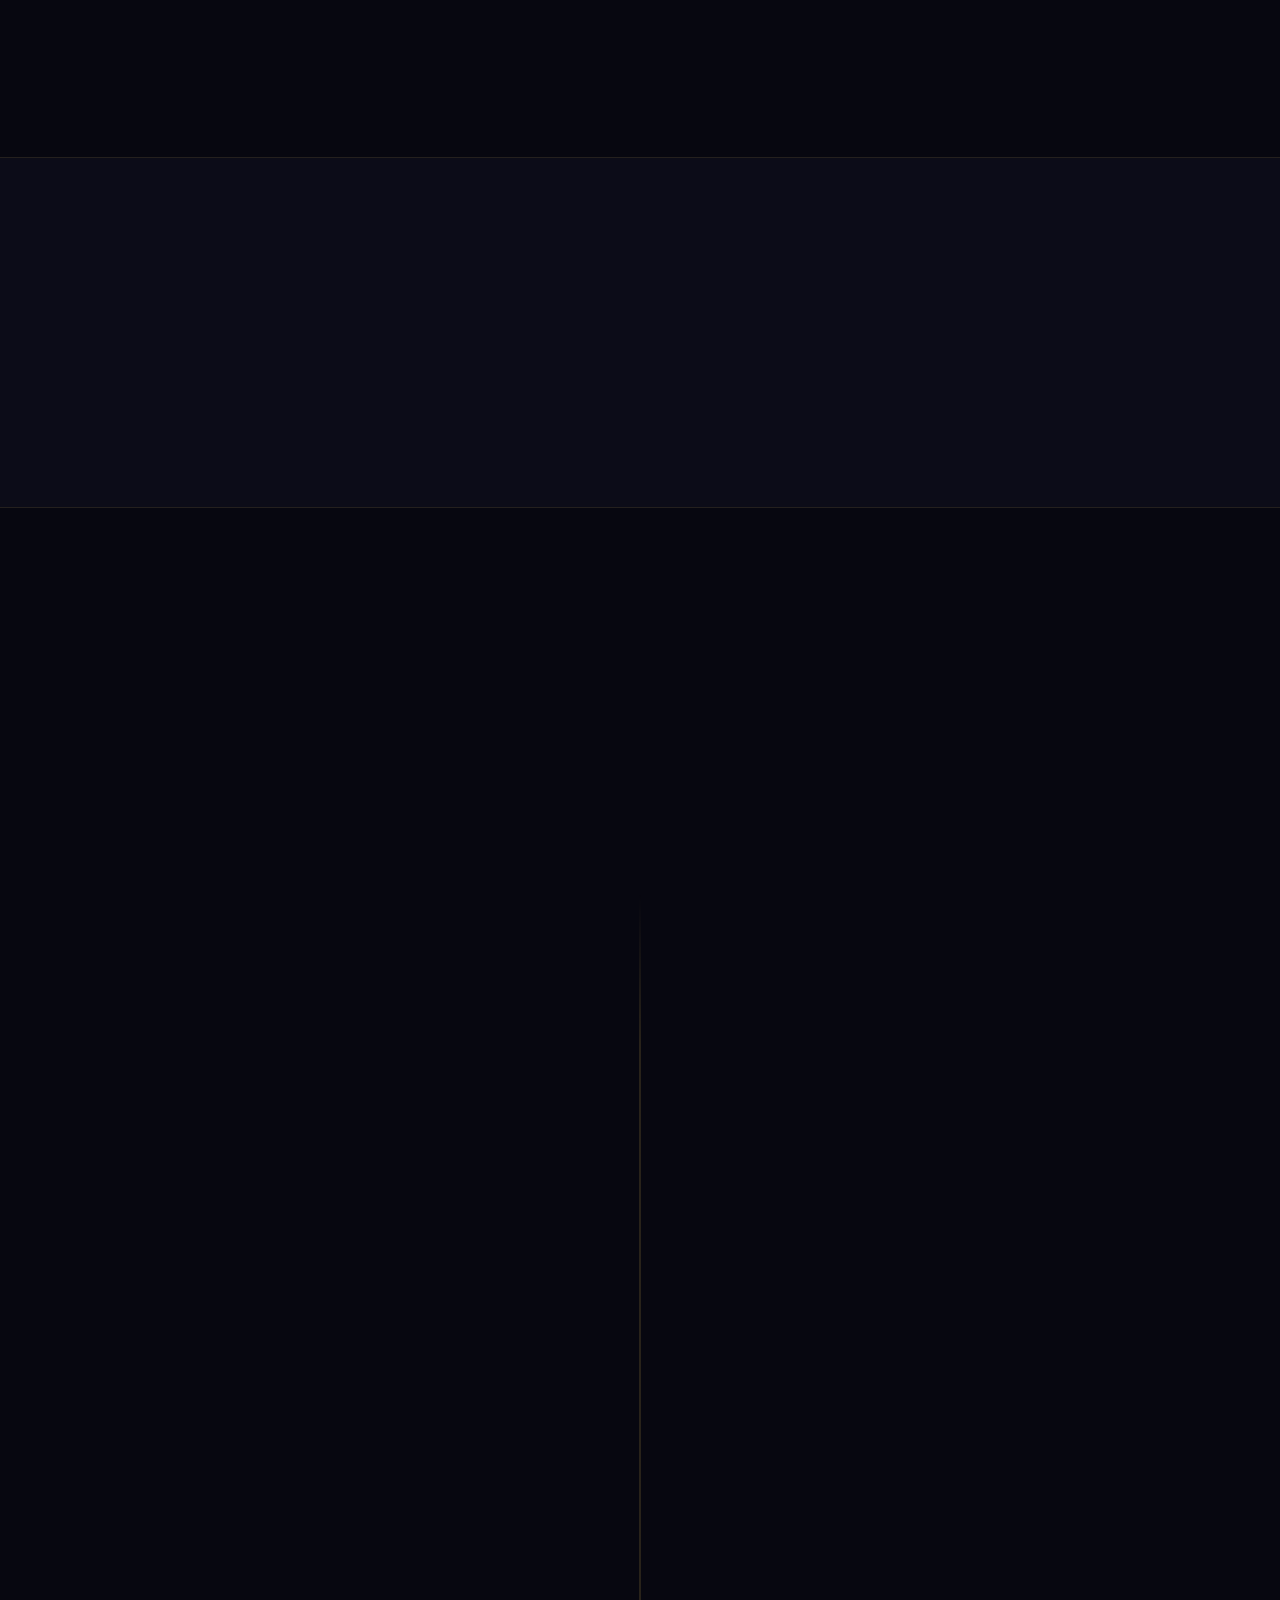
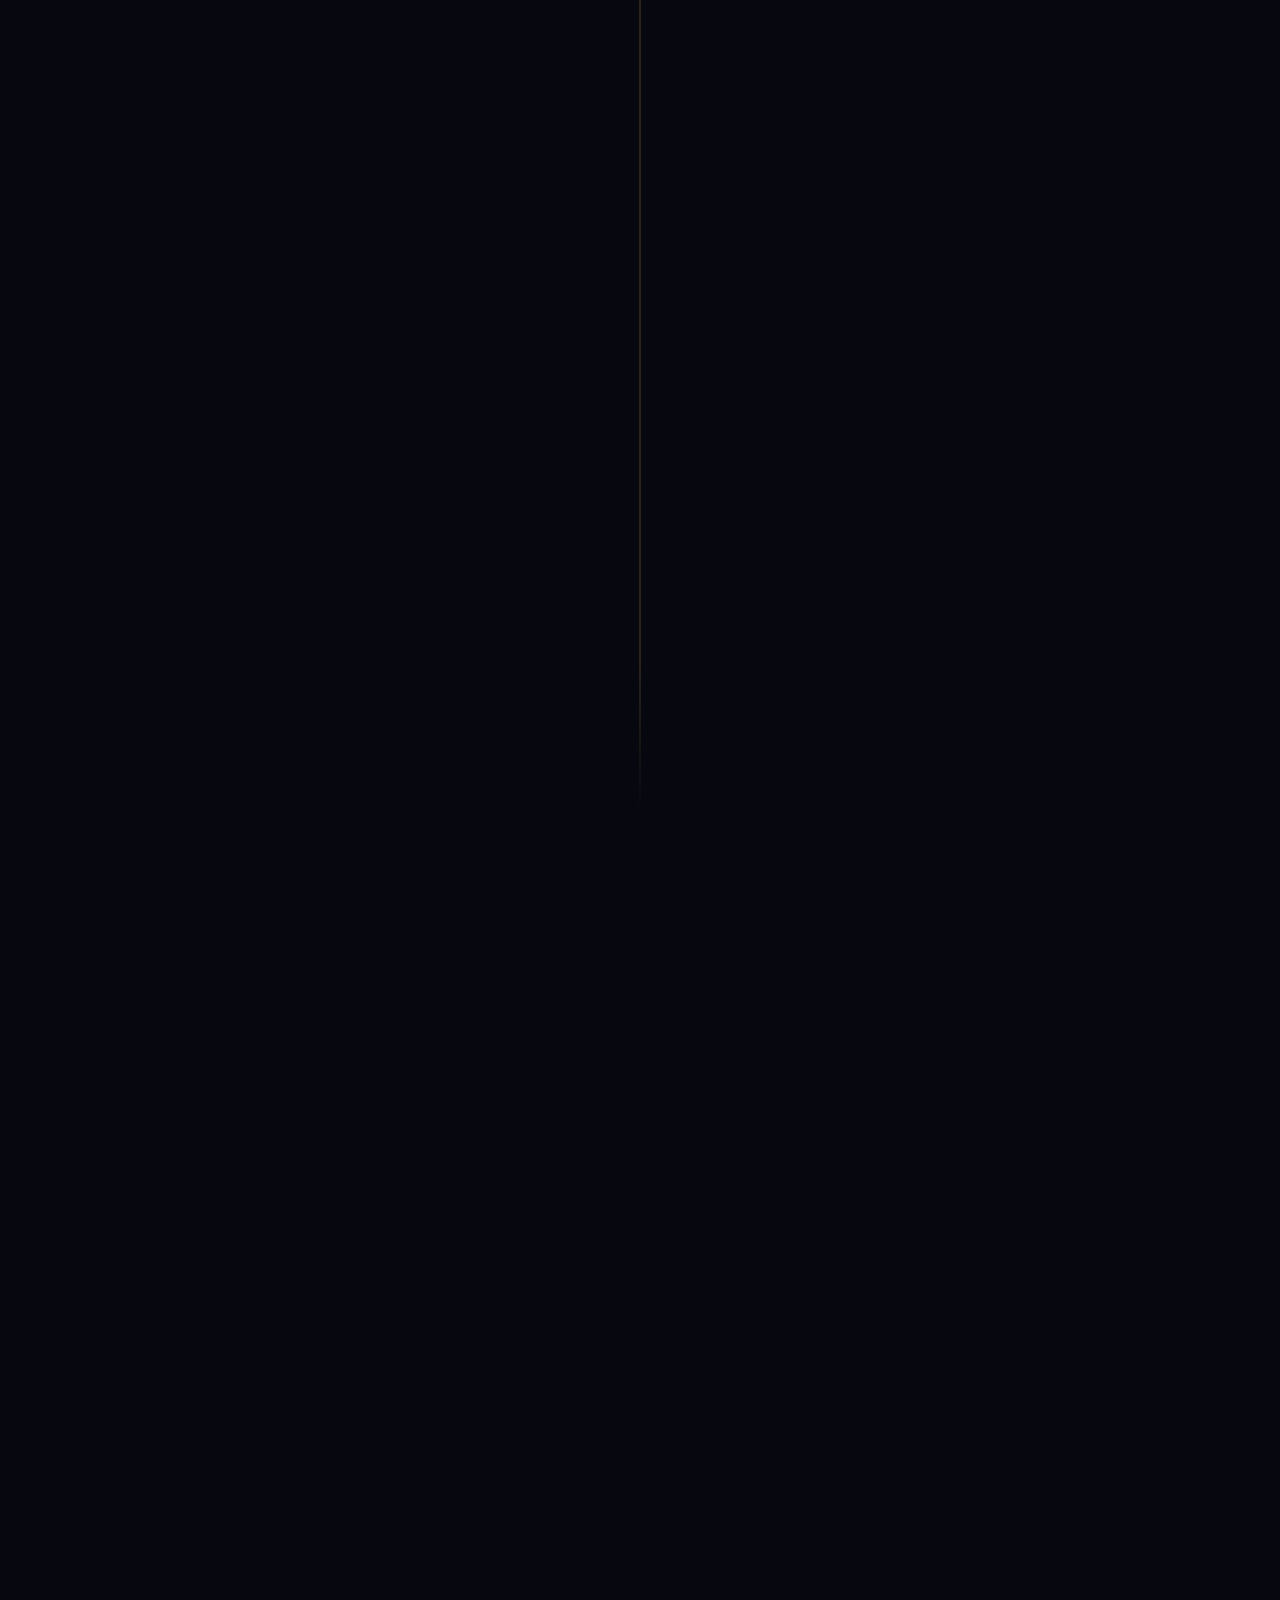
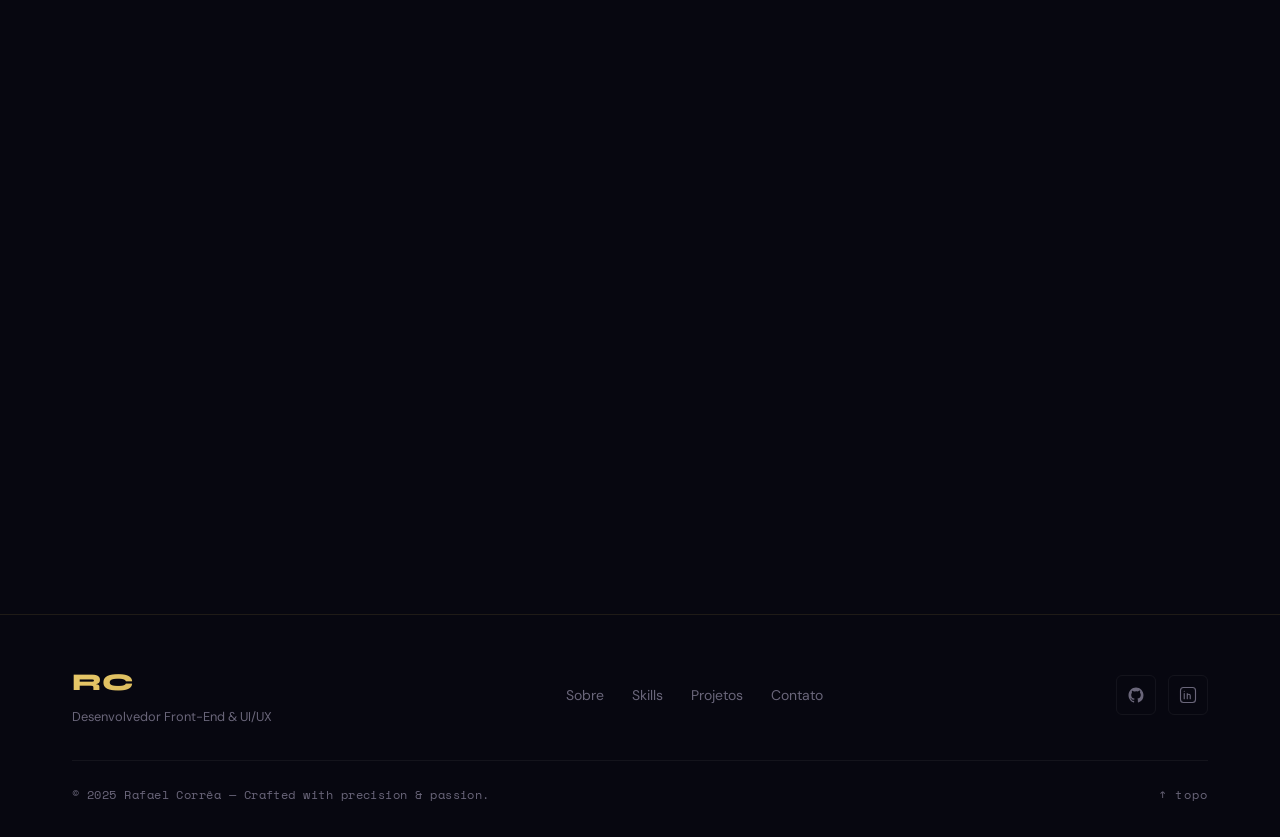
==== commit c60aad86: "new" ====
--- a/index.html
+++ b/index.html
@@ -1,502 +1,4517 @@
-<!DOCTYPE html>
+﻿<!doctype html>
 <html lang="pt-br">
-<head>
-  <meta charset="UTF-8">
-  <meta name="viewport" content="width=device-width, initial-scale=1.0">
-  <title>Rafael Corrêa — Desenvolvedor Web</title>
-  <link rel="preconnect" href="https://fonts.googleapis.com">
-  <link href="https://fonts.googleapis.com/css2?family=Instrument+Serif:ital@0;1&family=Outfit:wght@300;400;500;600&family=JetBrains+Mono:wght@400;500&display=swap" rel="stylesheet">
-
-  <style>
-    *, *::before, *::after { margin: 0; padding: 0; box-sizing: border-box; }
-
-    :root {
-      --bg:       #080810;
-      --s1:       #0e0e1c;
-      --s2:       #13132a;
-      --border:   rgba(255,255,255,0.06);
-      --border-h: rgba(255,255,255,0.13);
-      --text:     #eeedf8;
-      --muted:    #6b6a8a;
-      --soft:     #9998b8;
-      --gold:     #c9a96e;
-      --gold-l:   #e8ca9a;
-      --teal:     #2dd4bf;
-      --teal-d:   #0f766e;
-      --serif:    'Instrument Serif', Georgia, serif;
-      --sans:     'Outfit', sans-serif;
-      --mono:     'JetBrains Mono', monospace;
-    }
-
-    html { scroll-behavior: smooth; }
-    body { font-family: var(--sans); background: var(--bg); color: var(--text); overflow-x: hidden; cursor: none; }
-
-    body::after {
-      content: '';
-      position: fixed; inset: 0;
-      background-image: url("data:image/svg+xml,%3Csvg viewBox='0 0 256 256' xmlns='http://www.w3.org/2000/svg'%3E%3Cfilter id='noise'%3E%3CfeTurbulence type='fractalNoise' baseFrequency='0.9' numOctaves='4' stitchTiles='stitch'/%3E%3C/filter%3E%3Crect width='100%25' height='100%25' filter='url(%23noise)' opacity='1'/%3E%3C/svg%3E");
-      opacity: 0.028; pointer-events: none; z-index: 9000;
-    }
-
-    /* CURSOR */
-    .cur {
-      position: fixed; width: 20px; height: 20px;
-      border: 1.5px solid var(--gold); border-radius: 50%;
-      pointer-events: none; z-index: 8999;
-      transform: translate(-50%,-50%);
-      transition: width .35s cubic-bezier(.23,1,.32,1), height .35s cubic-bezier(.23,1,.32,1), border-color .35s, background .35s;
-      mix-blend-mode: difference;
-    }
-    .cur.big { width: 48px; height: 48px; border-color: var(--teal); background: rgba(45,212,191,.08); }
-    @media (hover: none) { .cur { display: none; } body { cursor: auto; } }
-
-    /* BG SHAPES */
-    .bg-shape { position: fixed; pointer-events: none; z-index: 0; border-radius: 50%; filter: blur(100px); }
-    .bg-1 { width: 600px; height: 600px; top: -200px; right: -100px; background: radial-gradient(circle, rgba(201,169,110,.07) 0%, transparent 70%); animation: drift 20s ease-in-out infinite; }
-    .bg-2 { width: 500px; height: 500px; bottom: 5%; left: -150px; background: radial-gradient(circle, rgba(45,212,191,.05) 0%, transparent 70%); animation: drift 25s ease-in-out infinite reverse 3s; }
-    .bg-3 { width: 400px; height: 400px; top: 40%; left: 35%; background: radial-gradient(circle, rgba(100,80,200,.04) 0%, transparent 70%); animation: drift 18s ease-in-out infinite 8s; }
-    @keyframes drift { 0%,100%{transform:translate(0,0)} 33%{transform:translate(40px,-30px)} 66%{transform:translate(-30px,40px)} }
-
-    /* HEADER */
-    header { position: fixed; top: 0; left: 0; right: 0; z-index: 500; padding: 28px 0; transition: padding .4s, background .4s, border-color .4s; border-bottom: 1px solid transparent; }
-    header.sc { padding: 16px 0; background: rgba(8,8,16,.82); backdrop-filter: blur(24px) saturate(1.4); border-bottom-color: var(--border); }
-    .nav-wrap { max-width: 1240px; margin: auto; padding: 0 48px; display: flex; justify-content: space-between; align-items: center; }
-    .logo { font-family: var(--serif); font-size: 22px; color: var(--text); text-decoration: none; letter-spacing: 0.3px; }
-    .logo em { font-style: italic; color: var(--gold); }
-    .nav-links { display: flex; gap: 2px; list-style: none; }
-    .nav-links a { display: block; padding: 8px 18px; font-size: 13.5px; font-weight: 400; letter-spacing: 0.2px; color: var(--muted); text-decoration: none; border-radius: 100px; transition: color .2s, background .2s; }
-    .nav-links a:hover, .nav-links a.on { color: var(--text); background: rgba(255,255,255,.05); }
-    .nav-badge { display: flex; align-items: center; gap: 7px; padding: 7px 16px; border: 1px solid rgba(45,212,191,.25); border-radius: 100px; font-size: 12px; font-weight: 500; color: var(--teal); background: rgba(45,212,191,.05); }
-    .nav-badge::before { content: ''; width: 6px; height: 6px; border-radius: 50%; background: var(--teal); animation: blink 2.5s ease-in-out infinite; }
-    @keyframes blink { 0%,100%{opacity:1} 50%{opacity:.3} }
-
-    /* HERO */
-    .hero { min-height: 100vh; display: grid; grid-template-columns: 1fr 1fr; align-items: center; gap: 80px; max-width: 1240px; margin: auto; padding: 140px 48px 100px; position: relative; z-index: 1; }
-    .hero-eyebrow { display: inline-flex; align-items: center; gap: 10px; font-family: var(--mono); font-size: 11px; font-weight: 400; letter-spacing: 2.5px; text-transform: uppercase; color: var(--gold); margin-bottom: 28px; opacity: 0; animation: up .9s cubic-bezier(.16,1,.3,1) .1s forwards; }
-    .hero-eyebrow::before { content: '01'; color: var(--muted); }
-    .hero-eyebrow::after { content: ''; flex: 1; height: 1px; background: linear-gradient(90deg, var(--gold), transparent); max-width: 60px; }
-    .hero-name { font-family: var(--serif); font-size: clamp(52px, 7vw, 92px); font-weight: 400; line-height: 1.0; letter-spacing: -1px; margin-bottom: 8px; opacity: 0; animation: up .9s cubic-bezier(.16,1,.3,1) .2s forwards; }
-    .hero-title { font-family: var(--serif); font-style: italic; font-size: clamp(28px, 4vw, 48px); color: var(--gold); line-height: 1.1; margin-bottom: 36px; opacity: 0; animation: up .9s cubic-bezier(.16,1,.3,1) .32s forwards; }
-    .hero-desc { font-size: 16px; font-weight: 300; line-height: 1.85; color: var(--soft); max-width: 440px; margin-bottom: 48px; opacity: 0; animation: up .9s cubic-bezier(.16,1,.3,1) .44s forwards; }
-    .hero-actions { display: flex; gap: 14px; flex-wrap: wrap; opacity: 0; animation: up .9s cubic-bezier(.16,1,.3,1) .56s forwards; }
-
-    .btn-gold { display: inline-flex; align-items: center; gap: 10px; padding: 14px 28px; background: var(--gold); color: #0a0806; font-family: var(--sans); font-weight: 600; font-size: 14px; border-radius: 6px; text-decoration: none; transition: all .3s; letter-spacing: 0.3px; }
-    .btn-gold:hover { background: var(--gold-l); transform: translateY(-2px); box-shadow: 0 16px 40px rgba(201,169,110,.3); }
-    .btn-outline { display: inline-flex; align-items: center; gap: 10px; padding: 14px 28px; border: 1px solid var(--border-h); color: var(--text); font-family: var(--sans); font-weight: 400; font-size: 14px; border-radius: 6px; text-decoration: none; transition: all .3s; }
-    .btn-outline:hover { border-color: var(--gold); color: var(--gold); transform: translateY(-2px); }
-
-    /* HERO RIGHT */
-    .hero-right { opacity: 0; animation: fadeIn 1.2s ease .6s forwards; position: relative; }
-    .hero-card { background: var(--s1); border: 1px solid var(--border); border-radius: 20px; padding: 36px; position: relative; overflow: hidden; }
-    .hero-card::before { content: ''; position: absolute; top: 0; left: 0; right: 0; height: 1px; background: linear-gradient(90deg, transparent, var(--gold), transparent); }
-    .hc-label { font-family: var(--mono); font-size: 10px; letter-spacing: 2px; text-transform: uppercase; color: var(--muted); margin-bottom: 24px; }
-    .hc-avatar { width: 72px; height: 72px; border-radius: 50%; background: linear-gradient(135deg, var(--s2), var(--teal-d)); border: 2px solid rgba(45,212,191,.3); display: flex; align-items: center; justify-content: center; font-family: var(--serif); font-size: 28px; color: var(--teal); margin-bottom: 20px; }
-    .hc-name { font-family: var(--serif); font-size: 22px; margin-bottom: 4px; }
-    .hc-role { font-size: 13px; color: var(--muted); margin-bottom: 28px; }
-    .hc-skills { display: flex; flex-direction: column; gap: 12px; }
-    .hc-skill-top { display: flex; justify-content: space-between; align-items: center; margin-bottom: 6px; }
-    .hc-skill-name { font-size: 12px; font-weight: 500; color: var(--soft); }
-    .hc-skill-pct { font-family: var(--mono); font-size: 11px; color: var(--muted); }
-    .hc-bar { height: 3px; background: var(--border); border-radius: 2px; overflow: hidden; }
-    .hc-bar-fill { height: 100%; border-radius: 2px; background: linear-gradient(90deg, var(--gold), var(--teal)); animation: barGrow 1.4s cubic-bezier(.23,1,.32,1) 1s both; transform-origin: left; }
-    @keyframes barGrow { from{transform:scaleX(0)} to{transform:scaleX(1)} }
-    .hc-divider { height: 1px; background: var(--border); margin: 24px 0; }
-    .hc-status { display: flex; align-items: center; gap: 10px; font-size: 12px; color: var(--soft); }
-    .hc-dot { width: 8px; height: 8px; border-radius: 50%; background: var(--teal); flex-shrink: 0; animation: blink 2.5s ease-in-out infinite; }
-    .hc-geo { position: absolute; bottom: -30px; right: -30px; width: 140px; height: 140px; border: 1px solid rgba(201,169,110,.08); border-radius: 50%; }
-    .hc-geo::after { content: ''; position: absolute; inset: 20px; border: 1px solid rgba(201,169,110,.06); border-radius: 50%; }
-
-    .hero-scroll { position: absolute; bottom: 40px; left: 50%; transform: translateX(-50%); display: flex; flex-direction: column; align-items: center; gap: 8px; font-family: var(--mono); font-size: 10px; letter-spacing: 2px; text-transform: uppercase; color: var(--muted); animation: fadeIn 1s ease 1.5s both; }
-    .hero-scroll-line { width: 1px; height: 40px; background: linear-gradient(to bottom, var(--muted), transparent); animation: scrollLine 2s ease-in-out infinite; }
-    @keyframes scrollLine { 0%,100%{opacity:.4;transform:scaleY(1)} 50%{opacity:1;transform:scaleY(.6) translateY(8px)} }
-    @keyframes up { from{opacity:0;transform:translateY(28px)} to{opacity:1;transform:translateY(0)} }
-    @keyframes fadeIn { from{opacity:0} to{opacity:1} }
-
-    /* LAYOUT */
-    .wrap { max-width: 1240px; margin: auto; padding: 0 48px; position: relative; z-index: 1; }
-    .rule { max-width: 1240px; margin: 0 auto; padding: 0 48px; position: relative; z-index: 1; }
-    .rule hr { border: none; height: 1px; background: var(--border); }
-    .sec { padding: 120px 0; }
-
-    /* SECTION HEADER */
-    .sec-head { display: flex; align-items: flex-end; justify-content: space-between; margin-bottom: 64px; }
-    .sec-num { font-family: var(--mono); font-size: 11px; letter-spacing: 2.5px; text-transform: uppercase; color: var(--gold); margin-bottom: 12px; }
-    .sec-title { font-family: var(--serif); font-size: clamp(36px,4vw,58px); font-weight: 400; letter-spacing: -1px; line-height: 1.05; }
-    .sec-title em { font-style: italic; color: var(--gold); }
-
-    /* SOBRE */
-    .sobre-grid { display: grid; grid-template-columns: 1.1fr 1fr; gap: 100px; align-items: start; }
-    .sobre-text p { font-size: 17px; font-weight: 300; line-height: 1.9; color: var(--soft); margin-bottom: 22px; }
-    .sobre-text p strong { color: var(--text); font-weight: 500; }
-    .sobre-quote { border-left: 2px solid var(--gold); padding: 4px 0 4px 24px; margin: 32px 0; font-family: var(--serif); font-style: italic; font-size: 20px; color: var(--gold-l); line-height: 1.5; }
-    .sobre-right { display: flex; flex-direction: column; gap: 16px; }
-    .info-row { display: flex; align-items: flex-start; gap: 20px; padding: 22px 24px; background: var(--s1); border: 1px solid var(--border); border-radius: 12px; transition: border-color .3s, transform .3s; }
-    .info-row:hover { border-color: var(--border-h); transform: translateX(6px); }
-    .info-icon { width: 40px; height: 40px; flex-shrink: 0; border-radius: 8px; display: flex; align-items: center; justify-content: center; font-size: 17px; }
-    .info-icon.g { background: rgba(201,169,110,.1); }
-    .info-icon.t { background: rgba(45,212,191,.1); }
-    .info-icon.b { background: rgba(100,120,220,.1); }
-    .info-icon.r { background: rgba(220,100,100,.1); }
-    .info-label { font-size: 11px; letter-spacing: 1.5px; text-transform: uppercase; color: var(--muted); margin-bottom: 4px; }
-    .info-val { font-size: 15px; font-weight: 500; color: var(--text); }
-
-    /* HABILIDADES */
-    .skills-layout { display: grid; grid-template-columns: 1fr 1fr; gap: 2px; background: var(--border); border-radius: 20px; overflow: hidden; border: 1px solid var(--border); }
-    .skill-block { background: var(--s1); padding: 44px; position: relative; overflow: hidden; transition: background .35s; }
-    .skill-block:hover { background: var(--s2); }
-    .skill-block::after { content: ''; position: absolute; top: 0; left: 0; width: 3px; height: 0; background: linear-gradient(to bottom, var(--gold), var(--teal)); transition: height .5s cubic-bezier(.23,1,.32,1); }
-    .skill-block:hover::after { height: 100%; }
-    .skill-block-num { font-family: var(--mono); font-size: 11px; letter-spacing: 2px; color: var(--muted); margin-bottom: 20px; }
-    .skill-block h3 { font-family: var(--serif); font-size: 26px; font-weight: 400; margin-bottom: 12px; color: var(--text); }
-    .skill-block p { font-size: 14px; font-weight: 300; color: var(--soft); line-height: 1.7; margin-bottom: 24px; }
-    .skill-chips { display: flex; flex-wrap: wrap; gap: 7px; }
-    .chip { padding: 5px 12px; border: 1px solid var(--border); border-radius: 4px; font-family: var(--mono); font-size: 11px; font-weight: 400; color: var(--muted); letter-spacing: 0.5px; transition: border-color .2s, color .2s; }
-    .skill-block:hover .chip { border-color: rgba(201,169,110,.25); color: var(--gold-l); }
-
-    /* PROJETOS */
-    .projects-list { display: flex; flex-direction: column; gap: 2px; }
-    .proj { display: grid; grid-template-columns: 80px 1fr auto; align-items: center; gap: 40px; padding: 40px 48px; background: var(--s1); border-bottom: 1px solid var(--border); transition: background .3s, padding-left .4s; text-decoration: none; color: var(--text); position: relative; overflow: hidden; }
-    .projects-list .proj:first-child { border-radius: 16px 16px 0 0; }
-    .projects-list .proj:last-child  { border-radius: 0 0 16px 16px; border-bottom: none; }
-    .proj::before { content: ''; position: absolute; left: 0; top: 0; bottom: 0; width: 0; background: linear-gradient(90deg, rgba(201,169,110,.06), transparent); transition: width .5s cubic-bezier(.23,1,.32,1); }
-    .proj:hover { background: var(--s2); padding-left: 64px; }
-    .proj:hover::before { width: 100%; }
-    .proj-num { font-family: var(--mono); font-size: 13px; color: var(--muted); }
-    .proj-tag { font-family: var(--mono); font-size: 10px; letter-spacing: 2px; text-transform: uppercase; color: var(--gold); margin-bottom: 8px; }
-    .proj-name { font-family: var(--serif); font-size: 26px; font-weight: 400; margin-bottom: 8px; }
-    .proj-desc { font-size: 14px; font-weight: 300; color: var(--soft); line-height: 1.6; }
-    .proj-techs { display: flex; gap: 6px; margin-top: 14px; flex-wrap: wrap; }
-    .proj-tech { font-family: var(--mono); font-size: 10px; padding: 3px 9px; border-radius: 3px; background: rgba(255,255,255,.04); color: var(--muted); border: 1px solid var(--border); }
-    .proj-arrow { width: 48px; height: 48px; border: 1px solid var(--border); border-radius: 50%; display: flex; align-items: center; justify-content: center; flex-shrink: 0; transition: all .35s; color: var(--muted); }
-    .proj:hover .proj-arrow { border-color: var(--gold); color: var(--gold); transform: rotate(-45deg); }
-
-    /* CONTATO */
-    .contato-grid { display: grid; grid-template-columns: 1.2fr 1fr; gap: 80px; align-items: start; }
-    .contato-big { font-family: var(--serif); font-size: clamp(40px, 5vw, 68px); font-weight: 400; letter-spacing: -1.5px; line-height: 1.05; margin-bottom: 24px; }
-    .contato-big em { font-style: italic; color: var(--gold); }
-    .contato-sub { font-size: 16px; font-weight: 300; color: var(--soft); line-height: 1.8; margin-bottom: 44px; max-width: 420px; }
-    .social-list { display: flex; flex-direction: column; gap: 12px; }
-    .social-link { display: flex; align-items: center; gap: 18px; padding: 20px 24px; background: var(--s1); border: 1px solid var(--border); border-radius: 10px; text-decoration: none; color: var(--text); transition: all .3s; font-size: 14px; }
-    .social-link:hover { border-color: var(--gold); background: var(--s2); transform: translateX(8px); }
-    .social-icon { width: 38px; height: 38px; flex-shrink: 0; border-radius: 8px; display: flex; align-items: center; justify-content: center; }
-    .social-icon.g { background: rgba(201,169,110,.12); color: var(--gold); }
-    .social-icon.w { background: rgba(45,212,191,.1); color: var(--teal); }
-    .social-icon.b { background: rgba(100,120,230,.12); color: #818cf8; }
-    .social-info { flex: 1; }
-    .social-label { font-size: 10px; letter-spacing: 1.5px; text-transform: uppercase; color: var(--muted); margin-bottom: 2px; }
-    .social-val { font-size: 14px; font-weight: 500; }
-    .social-arr { color: var(--muted); transition: all .3s; }
-    .social-link:hover .social-arr { color: var(--gold); transform: translate(4px,-4px); }
-    .contato-card { background: var(--s1); border: 1px solid var(--border); border-radius: 20px; padding: 44px; position: relative; overflow: hidden; }
-    .contato-card::before { content: ''; position: absolute; top: 0; left: 0; right: 0; height: 1px; background: linear-gradient(90deg, transparent, var(--gold), transparent); }
-    .contato-card-title { font-family: var(--serif); font-size: 26px; margin-bottom: 8px; }
-    .contato-card p { font-size: 14px; font-weight: 300; color: var(--soft); line-height: 1.7; margin-bottom: 32px; }
-    .email-pill { display: flex; align-items: center; gap: 12px; padding: 14px 18px; background: var(--bg); border: 1px solid var(--border); border-radius: 8px; font-family: var(--mono); font-size: 13px; color: var(--soft); margin-bottom: 20px; user-select: all; }
-    .email-pill svg { color: var(--gold); flex-shrink: 0; }
-    .contato-card hr { border: none; height: 1px; background: var(--border); margin: 28px 0; }
-    .avail-row { display: flex; align-items: center; gap: 10px; }
-    .avail-dot { width: 8px; height: 8px; border-radius: 50%; background: var(--teal); flex-shrink: 0; animation: blink 2.5s ease-in-out infinite; }
-    .avail-text { font-size: 13px; color: var(--soft); }
-
-    /* FOOTER */
-    footer { border-top: 1px solid var(--border); position: relative; z-index: 1; }
-    .footer-inner { max-width: 1240px; margin: auto; padding: 36px 48px; display: flex; justify-content: space-between; align-items: center; }
-    .footer-logo { font-family: var(--serif); font-size: 18px; text-decoration: none; color: var(--text); }
-    .footer-logo em { font-style: italic; color: var(--gold); }
-    .footer-copy { font-size: 12px; color: var(--muted); }
-    .footer-links { display: flex; gap: 20px; }
-    .footer-links a { font-size: 13px; color: var(--muted); text-decoration: none; transition: color .2s; }
-    .footer-links a:hover { color: var(--text); }
-
-    /* REVEAL */
-    .rv { opacity: 0; transform: translateY(24px); transition: opacity .8s cubic-bezier(.23,1,.32,1), transform .8s cubic-bezier(.23,1,.32,1); }
-    .rv.on { opacity: 1; transform: none; }
-    .rv.d1 { transition-delay: .1s; } .rv.d2 { transition-delay: .2s; } .rv.d3 { transition-delay: .3s; }
-
-    /* RESPONSIVE */
-    @media (max-width: 900px) {
-      .nav-wrap { padding: 0 24px; }
-      .nav-links { display: none; }
-      .hero { grid-template-columns: 1fr; gap: 48px; padding: 110px 24px 80px; }
-      .hero-right, .hero-scroll { display: none; }
-      .wrap, .rule { padding: 0 24px; }
-      .sec { padding: 80px 0; }
-      .sec-head { flex-direction: column; align-items: flex-start; gap: 16px; margin-bottom: 44px; }
-      .sobre-grid { grid-template-columns: 1fr; gap: 48px; }
-      .skills-layout { grid-template-columns: 1fr; }
-      .proj { grid-template-columns: 48px 1fr auto; gap: 20px; padding: 28px 24px; }
-      .proj:hover { padding-left: 32px; }
-      .contato-grid { grid-template-columns: 1fr; gap: 48px; }
-      .footer-inner { flex-direction: column; gap: 16px; text-align: center; }
-      .footer-links { justify-content: center; }
-      body { cursor: auto; }
-      .cur { display: none; }
-    }
-  </style>
-</head>
-<body>
-
-  <div class="cur" id="cur"></div>
-  <div class="bg-shape bg-1"></div>
-  <div class="bg-shape bg-2"></div>
-  <div class="bg-shape bg-3"></div>
-
-  <header id="hdr">
-    <div class="nav-wrap">
-      <a href="#inicio" class="logo">Rafael <em>Corrêa</em></a>
-      <nav>
-        <ul class="nav-links">
-          <li><a href="#inicio">Início</a></li>
-          <li><a href="#sobre">Sobre</a></li>
-          <li><a href="#habilidades">Habilidades</a></li>
-          <li><a href="#projetos">Projetos</a></li>
-          <li><a href="#contato">Contato</a></li>
+  <head>
+    <meta charset="UTF-8" />
+    <meta name="viewport" content="width=device-width, initial-scale=1.0" />
+    <meta http-equiv="X-UA-Compatible" content="IE=edge" />
+    <title>Rafael Corrêa | Desenvolvedor Front-End & UI/UX</title>
+    <meta
+      name="description"
+      content="Portfólio de Rafael Corrêa — Estudante de Ciência da Computação especializado em desenvolvimento front-end, UI/UX e interfaces modernas de alto nível."
+    />
+    <meta
+      name="keywords"
+      content="Rafael Corrêa, desenvolvedor web, front-end, UI/UX, HTML, CSS, JavaScript, Node.js, portfólio"
+    />
+    <meta name="author" content="Rafael Corrêa" />
+    <meta name="robots" content="index, follow" />
+    <link rel="canonical" href="https://rafaelcorrea.dev" />
+    <meta property="og:type" content="website" />
+    <meta
+      property="og:title"
+      content="Rafael Corrêa | Desenvolvedor Front-End"
+    />
+    <meta
+      property="og:description"
+      content="Interfaces premium, código limpo e experiências digitais que impressionam."
+    />
+    <meta property="og:url" content="https://rafaelcorrea.dev" />
+    <meta
+      property="og:image"
+      content="https://rafaelcorrea.dev/assets/img/og-preview.jpg"
+    />
+    <meta property="og:image:width" content="1200" />
+    <meta property="og:image:height" content="630" />
+    <meta name="twitter:card" content="summary_large_image" />
+    <meta
+      name="twitter:title"
+      content="Rafael Corrêa | Desenvolvedor Front-End"
+    />
+    <meta
+      name="twitter:description"
+      content="Interfaces premium, código limpo e experiências digitais que impressionam."
+    />
+    <link
+      rel="icon"
+      type="image/svg+xml"
+      href="data:image/svg+xml,<svg xmlns='http://www.w3.org/2000/svg' viewBox='0 0 32 32'><rect width='32' height='32' fill='%23080810'/><text y='24' x='4' font-size='24' fill='%23C8A84B' font-family='serif' font-weight='bold'>R</text></svg>"
+    />
+    <link rel="preconnect" href="https://fonts.googleapis.com" />
+    <link rel="preconnect" href="https://fonts.gstatic.com" crossorigin />
+    <link
+      href="https://fonts.googleapis.com/css2?family=Syne:wght@400;500;600;700;800&family=DM+Sans:ital,opsz,wght@0,9..40,300;0,9..40,400;0,9..40,500;0,9..40,600;1,9..40,300&family=Space+Mono:wght@400;700&display=swap"
+      rel="stylesheet"
+    />
+    <style>
+      :root {
+        /* Colors */
+        --bg-primary: #070710;
+        --bg-secondary: #0c0c18;
+        --bg-tertiary: #12121e;
+        --bg-card: #141422;
+        --bg-glass: rgba(20, 20, 34, 0.6);
+
+        --gold-bright: #e8c96a;
+        --gold-primary: #c8a84b;
+        --gold-mid: #a8882e;
+        --gold-dark: #6b5820;
+        --gold-glow: rgba(200, 168, 75, 0.22);
+        --gold-glow-sm: rgba(200, 168, 75, 0.12);
+
+        --text-primary: #f0ede6;
+        --text-secondary: #b8b4c8;
+        --text-muted: #6a667a;
+        --text-gold: var(--gold-primary);
+
+        --border-subtle: rgba(255, 255, 255, 0.05);
+        --border-glass: rgba(200, 168, 75, 0.12);
+        --border-gold: rgba(200, 168, 75, 0.35);
+
+        /* Typography */
+        --font-display: "Syne", "Segoe UI", sans-serif;
+        --font-body: "DM Sans", "Segoe UI", sans-serif;
+        --font-mono: "Space Mono", "Courier New", monospace;
+
+        /* Spacing */
+        --space-xs: 0.5rem;
+        --space-sm: 1rem;
+        --space-md: 1.5rem;
+        --space-lg: 2.5rem;
+        --space-xl: 4rem;
+        --space-2xl: 6rem;
+        --space-3xl: 8rem;
+
+        /* Sections */
+        --section-py: 7rem;
+
+        /* Border Radius */
+        --radius-sm: 6px;
+        --radius-md: 12px;
+        --radius-lg: 20px;
+        --radius-xl: 32px;
+        --radius-full: 9999px;
+
+        /* Transitions */
+        --ease-out: cubic-bezier(0.16, 1, 0.3, 1);
+        --ease-in-out: cubic-bezier(0.4, 0, 0.2, 1);
+        --ease-spring: cubic-bezier(0.34, 1.56, 0.64, 1);
+        --transition-sm: 0.2s var(--ease-in-out);
+        --transition-md: 0.4s var(--ease-out);
+        --transition-lg: 0.7s var(--ease-out);
+
+        /* Shadows */
+        --shadow-gold: 0 0 40px rgba(200, 168, 75, 0.15);
+        --shadow-card: 0 4px 32px rgba(0, 0, 0, 0.4);
+        --shadow-card-hover:
+          0 16px 64px rgba(0, 0, 0, 0.6), 0 0 40px rgba(200, 168, 75, 0.12);
+        --shadow-glow: 0 0 60px rgba(200, 168, 75, 0.1);
+      }
+
+      
+
+      *,
+      *::before,
+      *::after {
+        box-sizing: border-box;
+        margin: 0;
+        padding: 0;
+      }
+
+      html {
+        scroll-behavior: smooth;
+        font-size: 16px;
+        -webkit-text-size-adjust: 100%;
+        tab-size: 4;
+      }
+
+      body {
+        font-family: var(--font-body);
+        background-color: var(--bg-primary);
+        color: var(--text-primary);
+        line-height: 1.65;
+        overflow-x: hidden;
+        -webkit-font-smoothing: antialiased;
+        -moz-osx-font-smoothing: grayscale;
+        cursor: auto;
+      }
+
+      body.loading {
+        overflow: hidden;
+      }
+
+      body.menu-open {
+        overflow: hidden;
+      }
+
+      /* Skip Link */
+      .skip-link {
+        position: absolute;
+        top: -9999px;
+        left: 1rem;
+        z-index: 10000;
+        background: var(--gold-primary);
+        color: var(--bg-primary);
+        padding: 0.5rem 1rem;
+        font-size: 0.875rem;
+        border-radius: var(--radius-sm);
+      }
+      .skip-link:focus {
+        top: 1rem;
+      }
+
+      a {
+        color: inherit;
+        text-decoration: none;
+        transition: color var(--transition-sm);
+      }
+
+      img {
+        max-width: 100%;
+        height: auto;
+        display: block;
+      }
+
+      ul {
+        list-style: none;
+      }
+
+      button {
+        border: none;
+        background: none;
+        cursor: auto;
+        font-family: inherit;
+      }
+
+      input,
+      textarea {
+        font-family: inherit;
+      }
+
+      /* â”€â”€â”€â”€â”€â”€â”€â”€â”€â”€â”€â”€â”€â”€â”€â”€â”€â”€â”€â”€â”€â”€â”€â”€â”€â”€â”€â”€â”€â”€â”€â”€â”€â”€â”€â”€â”€â”€â”€â”€â”€
+   3. TYPOGRAPHY
+   â”€â”€â”€â”€â”€â”€â”€â”€â”€â”€â”€â”€â”€â”€â”€â”€â”€â”€â”€â”€â”€â”€â”€â”€â”€â”€â”€â”€â”€â”€â”€â”€â”€â”€â”€â”€â”€â”€â”€â”€â”€ */
+      .font-mono {
+        font-family: var(--font-mono);
+      }
+      .font-display {
+        font-family: var(--font-display);
+      }
+
+      /* â”€â”€â”€â”€â”€â”€â”€â”€â”€â”€â”€â”€â”€â”€â”€â”€â”€â”€â”€â”€â”€â”€â”€â”€â”€â”€â”€â”€â”€â”€â”€â”€â”€â”€â”€â”€â”€â”€â”€â”€â”€
+   4. LAYOUT UTILITIES
+   â”€â”€â”€â”€â”€â”€â”€â”€â”€â”€â”€â”€â”€â”€â”€â”€â”€â”€â”€â”€â”€â”€â”€â”€â”€â”€â”€â”€â”€â”€â”€â”€â”€â”€â”€â”€â”€â”€â”€â”€â”€ */
+      .container {
+        max-width: 1200px;
+        margin: 0 auto;
+        padding: 0 2rem;
+        width: 100%;
+      }
+
+      .section {
+        padding: var(--section-py) 0;
+        position: relative;
+      }
+
+      /* â”€â”€â”€â”€â”€â”€â”€â”€â”€â”€â”€â”€â”€â”€â”€â”€â”€â”€â”€â”€â”€â”€â”€â”€â”€â”€â”€â”€â”€â”€â”€â”€â”€â”€â”€â”€â”€â”€â”€â”€â”€
+   5. SECTION HEADERS
+   â”€â”€â”€â”€â”€â”€â”€â”€â”€â”€â”€â”€â”€â”€â”€â”€â”€â”€â”€â”€â”€â”€â”€â”€â”€â”€â”€â”€â”€â”€â”€â”€â”€â”€â”€â”€â”€â”€â”€â”€â”€ */
+      .section-header {
+        margin-bottom: var(--space-2xl);
+      }
+
+      .section-label {
+        display: inline-block;
+        font-size: 0.75rem;
+        letter-spacing: 0.2em;
+        text-transform: uppercase;
+        color: var(--gold-primary);
+        margin-bottom: var(--space-sm);
+      }
+
+      .section-title {
+        font-family: var(--font-display);
+        font-size: clamp(2.2rem, 5vw, 3.5rem);
+        font-weight: 700;
+        line-height: 1.1;
+        letter-spacing: -0.02em;
+        color: var(--text-primary);
+        margin-bottom: var(--space-sm);
+      }
+
+      .section-title em {
+        font-style: normal;
+        background: linear-gradient(
+          135deg,
+          var(--gold-bright) 0%,
+          var(--gold-primary) 60%,
+          var(--gold-mid) 100%
+        );
+        -webkit-background-clip: text;
+        -webkit-text-fill-color: transparent;
+        background-clip: text;
+      }
+
+      .section-desc {
+        font-size: 1.1rem;
+        color: var(--text-secondary);
+        max-width: 520px;
+        line-height: 1.7;
+      }
+
+      /* â”€â”€â”€â”€â”€â”€â”€â”€â”€â”€â”€â”€â”€â”€â”€â”€â”€â”€â”€â”€â”€â”€â”€â”€â”€â”€â”€â”€â”€â”€â”€â”€â”€â”€â”€â”€â”€â”€â”€â”€â”€
+   6. BUTTONS
+   â”€â”€â”€â”€â”€â”€â”€â”€â”€â”€â”€â”€â”€â”€â”€â”€â”€â”€â”€â”€â”€â”€â”€â”€â”€â”€â”€â”€â”€â”€â”€â”€â”€â”€â”€â”€â”€â”€â”€â”€â”€ */
+      .btn {
+        display: inline-flex;
+        align-items: center;
+        gap: 0.625rem;
+        padding: 0.75rem 1.75rem;
+        font-family: var(--font-body);
+        font-size: 0.9rem;
+        font-weight: 600;
+        letter-spacing: 0.01em;
+        border-radius: var(--radius-full);
+        border: 1.5px solid transparent;
+        transition: all var(--transition-md);
+        position: relative;
+        overflow: hidden;
+        cursor: auto;
+        white-space: nowrap;
+      }
+
+      .btn::before {
+        content: "";
+        position: absolute;
+        inset: 0;
+        opacity: 0;
+        transition: opacity var(--transition-sm);
+      }
+
+      .btn--gold {
+        background: linear-gradient(
+          135deg,
+          var(--gold-bright) 0%,
+          var(--gold-primary) 100%
+        );
+        color: #0a0a10;
+        border-color: transparent;
+        box-shadow: 0 4px 20px rgba(200, 168, 75, 0.3);
+      }
+
+      .btn--gold::before {
+        background: rgba(255, 255, 255, 0.15);
+      }
+
+      .btn--gold:hover {
+        box-shadow: 0 8px 32px rgba(200, 168, 75, 0.5);
+        transform: translateY(-2px);
+      }
+
+      .btn--gold:hover::before {
+        opacity: 1;
+      }
+
+      .btn--ghost {
+        background: transparent;
+        color: var(--text-secondary);
+        border-color: var(--border-subtle);
+      }
+
+      .btn--ghost:hover {
+        border-color: var(--border-gold);
+        color: var(--gold-primary);
+        background: var(--gold-glow-sm);
+        transform: translateY(-1px);
+      }
+
+      .btn--sm {
+        padding: 0.45rem 1.1rem;
+        font-size: 0.8rem;
+      }
+
+      .btn--lg {
+        padding: 0.875rem 2rem;
+        font-size: 0.95rem;
+      }
+
+      .btn--full {
+        width: 100%;
+        justify-content: center;
+      }
+
+      .btn__pulse {
+        display: inline-block;
+        width: 7px;
+        height: 7px;
+        background: #0a0a10;
+        border-radius: 50%;
+        animation: buttonPulse 1.8s ease-in-out infinite;
+      }
+
+      /* â”€â”€â”€â”€â”€â”€â”€â”€â”€â”€â”€â”€â”€â”€â”€â”€â”€â”€â”€â”€â”€â”€â”€â”€â”€â”€â”€â”€â”€â”€â”€â”€â”€â”€â”€â”€â”€â”€â”€â”€â”€
+   7. GLASS CARD
+   â”€â”€â”€â”€â”€â”€â”€â”€â”€â”€â”€â”€â”€â”€â”€â”€â”€â”€â”€â”€â”€â”€â”€â”€â”€â”€â”€â”€â”€â”€â”€â”€â”€â”€â”€â”€â”€â”€â”€â”€â”€ */
+      .glass-card {
+        background: var(--bg-glass);
+        border: 1px solid var(--border-glass);
+        border-radius: var(--radius-lg);
+        backdrop-filter: blur(20px);
+        -webkit-backdrop-filter: blur(20px);
+        box-shadow:
+          var(--shadow-card),
+          inset 0 1px 0 rgba(255, 255, 255, 0.04);
+        transition:
+          box-shadow var(--transition-md),
+          border-color var(--transition-md),
+          transform var(--transition-md);
+      }
+
+      .glass-card:hover {
+        box-shadow: var(--shadow-card-hover);
+        border-color: var(--border-gold);
+      }
+
+      /* â”€â”€â”€â”€â”€â”€â”€â”€â”€â”€â”€â”€â”€â”€â”€â”€â”€â”€â”€â”€â”€â”€â”€â”€â”€â”€â”€â”€â”€â”€â”€â”€â”€â”€â”€â”€â”€â”€â”€â”€â”€
+   8. LOADER
+   â”€â”€â”€â”€â”€â”€â”€â”€â”€â”€â”€â”€â”€â”€â”€â”€â”€â”€â”€â”€â”€â”€â”€â”€â”€â”€â”€â”€â”€â”€â”€â”€â”€â”€â”€â”€â”€â”€â”€â”€â”€ */
+      .loader {
+        position: fixed;
+        inset: 0;
+        z-index: 9999;
+        background: var(--bg-primary);
+        display: flex;
+        align-items: center;
+        justify-content: center;
+        transition:
+          opacity 0.6s var(--ease-out),
+          visibility 0.6s;
+      }
+
+      .loader.hidden {
+        opacity: 0;
+        visibility: hidden;
+        pointer-events: none;
+      }
+
+      .loader__inner {
+        display: flex;
+        flex-direction: column;
+        align-items: center;
+        gap: 1.5rem;
+      }
+
+      .loader__logo {
+        display: flex;
+        gap: 0.25rem;
+      }
+
+      .loader__letter {
+        font-family: var(--font-display);
+        font-size: 3.5rem;
+        font-weight: 800;
+        background: linear-gradient(
+          135deg,
+          var(--gold-bright),
+          var(--gold-primary)
+        );
+        -webkit-background-clip: text;
+        -webkit-text-fill-color: transparent;
+        background-clip: text;
+        animation: loaderLetterIn 0.8s var(--ease-spring) both;
+      }
+
+      .loader__letter:nth-child(2) {
+        animation-delay: 0.08s;
+      }
+
+      .loader__bar {
+        width: 180px;
+        height: 2px;
+        background: rgba(200, 168, 75, 0.15);
+        border-radius: var(--radius-full);
+        overflow: hidden;
+      }
+
+      .loader__bar-fill {
+        height: 100%;
+        width: 0;
+        background: linear-gradient(
+          90deg,
+          var(--gold-primary),
+          var(--gold-bright)
+        );
+        border-radius: var(--radius-full);
+        animation: loaderFill 1.8s var(--ease-out) 0.3s forwards;
+      }
+
+      .loader__text {
+        font-size: 0.7rem;
+        letter-spacing: 0.2em;
+        text-transform: uppercase;
+        color: var(--text-muted);
+        animation: loaderTextIn 0.6s var(--ease-out) 0.4s both;
+      }
+
+      /* â”€â”€â”€â”€â”€â”€â”€â”€â”€â”€â”€â”€â”€â”€â”€â”€â”€â”€â”€â”€â”€â”€â”€â”€â”€â”€â”€â”€â”€â”€â”€â”€â”€â”€â”€â”€â”€â”€â”€â”€â”€
+   9. CURSOR
+   â”€â”€â”€â”€â”€â”€â”€â”€â”€â”€â”€â”€â”€â”€â”€â”€â”€â”€â”€â”€â”€â”€â”€â”€â”€â”€â”€â”€â”€â”€â”€â”€â”€â”€â”€â”€â”€â”€â”€â”€â”€ */
+      .cursor {
+        position: fixed;
+        top: 0;
+        left: 0;
+        pointer-events: none;
+        z-index: 9998;
+        mix-blend-mode: normal;
+      }
+
+      .cursor__dot {
+        position: absolute;
+        width: 6px;
+        height: 6px;
+        background: var(--gold-primary);
+        border-radius: 50%;
+        transform: translate(-50%, -50%);
+        transition:
+          width 0.2s,
+          height 0.2s,
+          background 0.2s;
+      }
+
+      .cursor__ring {
+        position: absolute;
+        width: 36px;
+        height: 36px;
+        border: 1.5px solid rgba(200, 168, 75, 0.5);
+        border-radius: 50%;
+        transform: translate(-50%, -50%);
+        transition:
+          width 0.35s var(--ease-out),
+          height 0.35s var(--ease-out),
+          border-color 0.2s,
+          transform 0.35s var(--ease-out);
+      }
+
+      body.cursor-hover .cursor__dot {
+        width: 10px;
+        height: 10px;
+        background: var(--gold-bright);
+      }
+
+      body.cursor-hover .cursor__ring {
+        width: 56px;
+        height: 56px;
+        border-color: rgba(200, 168, 75, 0.3);
+      }
+
+      body.cursor-click .cursor__ring {
+        width: 28px;
+        height: 28px;
+        border-color: var(--gold-primary);
+      }
+
+      /* â”€â”€â”€â”€â”€â”€â”€â”€â”€â”€â”€â”€â”€â”€â”€â”€â”€â”€â”€â”€â”€â”€â”€â”€â”€â”€â”€â”€â”€â”€â”€â”€â”€â”€â”€â”€â”€â”€â”€â”€â”€
+   10. PARTICLE CANVAS
+   â”€â”€â”€â”€â”€â”€â”€â”€â”€â”€â”€â”€â”€â”€â”€â”€â”€â”€â”€â”€â”€â”€â”€â”€â”€â”€â”€â”€â”€â”€â”€â”€â”€â”€â”€â”€â”€â”€â”€â”€â”€ */
+      .particle-canvas {
+        position: fixed;
+        inset: 0;
+        z-index: 0;
+        pointer-events: none;
+        opacity: 0.5;
+      }
+
+      /* â”€â”€â”€â”€â”€â”€â”€â”€â”€â”€â”€â”€â”€â”€â”€â”€â”€â”€â”€â”€â”€â”€â”€â”€â”€â”€â”€â”€â”€â”€â”€â”€â”€â”€â”€â”€â”€â”€â”€â”€â”€
+   11. NAVBAR
+   â”€â”€â”€â”€â”€â”€â”€â”€â”€â”€â”€â”€â”€â”€â”€â”€â”€â”€â”€â”€â”€â”€â”€â”€â”€â”€â”€â”€â”€â”€â”€â”€â”€â”€â”€â”€â”€â”€â”€â”€â”€ */
+      .navbar {
+        position: fixed;
+        top: 0;
+        left: 0;
+        right: 0;
+        z-index: 1000;
+        padding: 1.25rem 0;
+        transition:
+          background var(--transition-md),
+          padding var(--transition-md),
+          border-color var(--transition-md);
+        border-bottom: 1px solid transparent;
+      }
+
+      .navbar.scrolled {
+        background: rgba(7, 7, 16, 0.92);
+        backdrop-filter: blur(24px);
+        -webkit-backdrop-filter: blur(24px);
+        padding: 0.875rem 0;
+        border-bottom-color: var(--border-glass);
+      }
+
+      .navbar__inner {
+        display: flex;
+        align-items: center;
+        gap: 2rem;
+      }
+
+      .navbar__logo {
+        display: flex;
+        align-items: center;
+        gap: 0.4rem;
+        font-family: var(--font-display);
+        font-size: 1.25rem;
+        font-weight: 800;
+        color: var(--gold-primary);
+        transition: color var(--transition-sm);
+        flex-shrink: 0;
+      }
+
+      .navbar__logo:hover {
+        color: var(--gold-bright);
+      }
+
+      .navbar__logo-mark {
+        letter-spacing: -0.03em;
+      }
+
+      .navbar__logo-dot {
+        width: 6px;
+        height: 6px;
+        background: var(--gold-primary);
+        border-radius: 50%;
+        animation: pulseDot 2s ease-in-out infinite;
+      }
+
+      .navbar__links {
+        display: flex;
+        align-items: center;
+        gap: 0.25rem;
+        margin-left: auto;
+      }
+
+      .navbar__link {
+        padding: 0.5rem 1rem;
+        font-size: 0.875rem;
+        font-weight: 500;
+        color: var(--text-secondary);
+        border-radius: var(--radius-full);
+        transition:
+          color var(--transition-sm),
+          background var(--transition-sm);
+        position: relative;
+      }
+
+      .navbar__link::after {
+        content: "";
+        position: absolute;
+        bottom: 6px;
+        left: 50%;
+        transform: translateX(-50%) scaleX(0);
+        width: calc(100% - 2rem);
+        height: 1px;
+        background: var(--gold-primary);
+        border-radius: var(--radius-full);
+        transition: transform var(--transition-sm);
+        transform-origin: center;
+      }
+
+      .navbar__link:hover {
+        color: var(--text-primary);
+      }
+
+      .navbar__link:hover::after,
+      .navbar__link.active::after {
+        transform: translateX(-50%) scaleX(1);
+      }
+
+      .navbar__link.active {
+        color: var(--gold-primary);
+      }
+
+      .navbar__actions {
+        display: flex;
+        align-items: center;
+        gap: 1rem;
+        margin-left: 1rem;
+      }
+
+      .navbar__hamburger {
+        display: none;
+        flex-direction: column;
+        gap: 5px;
+        padding: 4px;
+        cursor: auto;
+      }
+
+      .navbar__hamburger span {
+        display: block;
+        width: 24px;
+        height: 1.5px;
+        background: var(--text-primary);
+        border-radius: 2px;
+        transition: all var(--transition-sm);
+        transform-origin: center;
+      }
+
+      .navbar__hamburger.active span:nth-child(1) {
+        transform: translateY(6.5px) rotate(45deg);
+      }
+      .navbar__hamburger.active span:nth-child(2) {
+        opacity: 0;
+        transform: scaleX(0);
+      }
+      .navbar__hamburger.active span:nth-child(3) {
+        transform: translateY(-6.5px) rotate(-45deg);
+      }
+
+      /* Mobile Menu */
+      .mobile-menu {
+        position: fixed;
+        inset: 0;
+        z-index: 999;
+        background: rgba(7, 7, 16, 0.97);
+        backdrop-filter: blur(30px);
+        -webkit-backdrop-filter: blur(30px);
+        display: flex;
+        flex-direction: column;
+        align-items: center;
+        justify-content: center;
+        gap: 2rem;
+        opacity: 0;
+        visibility: hidden;
+        transform: scale(1.02);
+        transition:
+          opacity 0.4s var(--ease-out),
+          visibility 0.4s,
+          transform 0.4s var(--ease-out);
+      }
+
+      .mobile-menu.active {
+        opacity: 1;
+        visibility: visible;
+        transform: scale(1);
+      }
+
+      .mobile-menu__links {
+        display: flex;
+        flex-direction: column;
+        align-items: center;
+        gap: 0.5rem;
+      }
+
+      .mobile-menu__link {
+        font-family: var(--font-display);
+        font-size: clamp(2rem, 8vw, 3rem);
+        font-weight: 700;
+        color: var(--text-primary);
+        transition:
+          color var(--transition-sm),
+          transform var(--transition-sm);
+        display: block;
+        padding: 0.25rem 1rem;
+      }
+
+      .mobile-menu__link:hover {
+        color: var(--gold-primary);
+        transform: translateX(8px);
+      }
+
+      .mobile-menu__social {
+        display: flex;
+        gap: 1.5rem;
+      }
+
+      .mobile-menu__social a {
+        font-family: var(--font-mono);
+        font-size: 0.75rem;
+        letter-spacing: 0.15em;
+        color: var(--text-muted);
+        transition: color var(--transition-sm);
+      }
+
+      .mobile-menu__social a:hover {
+        color: var(--gold-primary);
+      }
+
+      /* â”€â”€â”€â”€â”€â”€â”€â”€â”€â”€â”€â”€â”€â”€â”€â”€â”€â”€â”€â”€â”€â”€â”€â”€â”€â”€â”€â”€â”€â”€â”€â”€â”€â”€â”€â”€â”€â”€â”€â”€â”€
+   12. HERO SECTION
+   â”€â”€â”€â”€â”€â”€â”€â”€â”€â”€â”€â”€â”€â”€â”€â”€â”€â”€â”€â”€â”€â”€â”€â”€â”€â”€â”€â”€â”€â”€â”€â”€â”€â”€â”€â”€â”€â”€â”€â”€â”€ */
+      .hero {
+        min-height: 100dvh;
+        display: flex;
+        flex-direction: column;
+        justify-content: center;
+        position: relative;
+        overflow: hidden;
+        padding-top: 6rem;
+        z-index: 1;
+      }
+
+      .hero__bg-grid {
+        position: absolute;
+        inset: 0;
+        background-image:
+          linear-gradient(rgba(200, 168, 75, 0.03) 1px, transparent 1px),
+          linear-gradient(90deg, rgba(200, 168, 75, 0.03) 1px, transparent 1px);
+        background-size: 60px 60px;
+        mask-image: radial-gradient(
+          ellipse 80% 80% at 50% 50%,
+          black 40%,
+          transparent 100%
+        );
+      }
+
+      .hero__orb {
+        position: absolute;
+        border-radius: 50%;
+        filter: blur(80px);
+        pointer-events: none;
+      }
+
+      .hero__orb--1 {
+        width: 600px;
+        height: 600px;
+        background: radial-gradient(
+          circle,
+          rgba(200, 168, 75, 0.08) 0%,
+          transparent 70%
+        );
+        top: -100px;
+        right: -200px;
+        animation: orbFloat1 12s ease-in-out infinite;
+      }
+
+      .hero__orb--2 {
+        width: 400px;
+        height: 400px;
+        background: radial-gradient(
+          circle,
+          rgba(74, 158, 255, 0.05) 0%,
+          transparent 70%
+        );
+        bottom: 100px;
+        left: -100px;
+        animation: orbFloat2 15s ease-in-out infinite;
+      }
+
+      .hero__inner {
+        position: relative;
+        z-index: 2;
+      }
+
+      .hero__badge {
+        display: inline-flex;
+        align-items: center;
+        gap: 0.625rem;
+        padding: 0.4rem 1rem;
+        border-radius: var(--radius-full);
+        border: 1px solid var(--border-gold);
+        background: var(--gold-glow-sm);
+        font-size: 0.75rem;
+        letter-spacing: 0.12em;
+        color: var(--gold-primary);
+        margin-bottom: 2rem;
+        text-transform: uppercase;
+      }
+
+      .hero__badge-dot {
+        width: 7px;
+        height: 7px;
+        background: var(--gold-primary);
+        border-radius: 50%;
+        animation: pulseDot 1.8s ease-in-out infinite;
+      }
+
+      .hero__title {
+        font-family: var(--font-display);
+        font-size: clamp(3rem, 8.5vw, 6.5rem);
+        font-weight: 800;
+        line-height: 1.03;
+        letter-spacing: -0.03em;
+        margin-bottom: 1.75rem;
+      }
+
+      .hero__title-line {
+        display: block;
+        color: var(--text-primary);
+      }
+
+      .hero__title-line--gold {
+        background: linear-gradient(
+          135deg,
+          var(--gold-bright) 0%,
+          var(--gold-primary) 55%,
+          var(--gold-mid) 100%
+        );
+        -webkit-background-clip: text;
+        -webkit-text-fill-color: transparent;
+        background-clip: text;
+        filter: drop-shadow(0 0 30px rgba(200, 168, 75, 0.3));
+      }
+
+      .hero__subtitle {
+        font-size: clamp(1rem, 2vw, 1.2rem);
+        color: var(--text-secondary);
+        line-height: 1.7;
+        max-width: 520px;
+        margin-bottom: 2.5rem;
+      }
+
+      .hero__cta {
+        display: flex;
+        flex-wrap: wrap;
+        gap: 1rem;
+        margin-bottom: 3rem;
+      }
+
+      .hero__meta {
+        display: flex;
+        align-items: center;
+        gap: 1rem;
+        flex-wrap: wrap;
+      }
+
+      .hero__meta-item {
+        display: flex;
+        align-items: center;
+        gap: 0.375rem;
+        font-size: 0.75rem;
+        color: var(--text-muted);
+        letter-spacing: 0.05em;
+      }
+
+      .hero__meta-item svg {
+        color: var(--gold-dark);
+      }
+
+      .hero__meta-divider {
+        color: var(--text-muted);
+        opacity: 0.4;
+      }
+
+      .hero__scroll-hint {
+        position: absolute;
+        bottom: 2.5rem;
+        left: 50%;
+        transform: translateX(-50%);
+        display: flex;
+        flex-direction: column;
+        align-items: center;
+        gap: 0.75rem;
+        z-index: 2;
+      }
+
+      .hero__scroll-line {
+        width: 1px;
+        height: 48px;
+        background: linear-gradient(
+          to bottom,
+          var(--gold-primary),
+          transparent
+        );
+        animation: scrollLine 2s ease-in-out infinite;
+      }
+
+      .hero__scroll-hint span {
+        font-size: 0.65rem;
+        letter-spacing: 0.2em;
+        text-transform: uppercase;
+        color: var(--text-muted);
+      }
+
+      /* â”€â”€â”€â”€â”€â”€â”€â”€â”€â”€â”€â”€â”€â”€â”€â”€â”€â”€â”€â”€â”€â”€â”€â”€â”€â”€â”€â”€â”€â”€â”€â”€â”€â”€â”€â”€â”€â”€â”€â”€â”€
+   13. ABOUT SECTION
+   â”€â”€â”€â”€â”€â”€â”€â”€â”€â”€â”€â”€â”€â”€â”€â”€â”€â”€â”€â”€â”€â”€â”€â”€â”€â”€â”€â”€â”€â”€â”€â”€â”€â”€â”€â”€â”€â”€â”€â”€â”€ */
+      .about__grid {
+        display: grid;
+        grid-template-columns: 340px 1fr;
+        gap: 5rem;
+        align-items: center;
+      }
+
+      .about__visual {
+        display: flex;
+        justify-content: center;
+      }
+
+      .about__avatar-wrap {
+        position: relative;
+        width: 280px;
+        height: 280px;
+      }
+
+      .about__avatar {
+        position: relative;
+        width: 100%;
+        height: 100%;
+      }
+
+      .about__avatar-inner {
+        width: 100%;
+        height: 100%;
+        border-radius: 50%;
+        background: linear-gradient(135deg, var(--bg-tertiary), var(--bg-card));
+        border: 1.5px solid var(--border-gold);
+        display: flex;
+        align-items: center;
+        justify-content: center;
+        box-shadow:
+          var(--shadow-gold),
+          inset 0 0 60px rgba(200, 168, 75, 0.05);
+        position: relative;
+        z-index: 1;
+      }
+
+      .about__avatar-initials {
+        font-family: var(--font-display);
+        font-size: 4rem;
+        font-weight: 800;
+        background: linear-gradient(
+          135deg,
+          var(--gold-bright),
+          var(--gold-primary)
+        );
+        -webkit-background-clip: text;
+        -webkit-text-fill-color: transparent;
+        background-clip: text;
+      }
+
+      .about__avatar-ring {
+        position: absolute;
+        border-radius: 50%;
+        border: 1px solid var(--border-gold);
+        top: 50%;
+        left: 50%;
+        transform: translate(-50%, -50%);
+      }
+
+      .about__avatar-ring--1 {
+        width: calc(100% + 24px);
+        height: calc(100% + 24px);
+        opacity: 0.4;
+        animation: ringRotate 12s linear infinite;
+      }
+
+      .about__avatar-ring--2 {
+        width: calc(100% + 48px);
+        height: calc(100% + 48px);
+        opacity: 0.15;
+        animation: ringRotate 20s linear infinite reverse;
+      }
+
+      .about__avatar-card {
+        position: absolute;
+        bottom: -20px;
+        right: -20px;
+        padding: 0.75rem 1.25rem;
+        display: flex;
+        align-items: center;
+        gap: 0.75rem;
+        z-index: 2;
+      }
+
+      .about__avatar-card-label {
+        font-size: 0.65rem;
+        letter-spacing: 0.1em;
+        text-transform: uppercase;
+        color: var(--text-muted);
+        display: block;
+      }
+
+      .about__avatar-card-value {
+        font-size: 0.85rem;
+        font-weight: 600;
+        color: var(--text-primary);
+        display: flex;
+        align-items: center;
+        gap: 0.5rem;
+      }
+
+      .pulse-dot {
+        display: inline-block;
+        width: 8px;
+        height: 8px;
+        background: #4ade80;
+        border-radius: 50%;
+        position: relative;
+        flex-shrink: 0;
+      }
+
+      .pulse-dot::after {
+        content: "";
+        position: absolute;
+        inset: -3px;
+        border-radius: 50%;
+        background: rgba(74, 222, 128, 0.35);
+        animation: pulseDot 1.8s ease-in-out infinite;
+      }
+
+      .about__lead {
+        font-size: 1.2rem;
+        line-height: 1.65;
+        color: var(--text-primary);
+        font-weight: 400;
+        margin-bottom: 1.25rem;
+      }
+
+      .about__lead strong {
+        color: var(--gold-primary);
+        font-weight: 600;
+      }
+
+      .about__body {
+        font-size: 1rem;
+        color: var(--text-secondary);
+        line-height: 1.75;
+        margin-bottom: 1rem;
+      }
+
+      .about__body em {
+        font-style: normal;
+        color: var(--gold-primary);
+      }
+
+      .about__values {
+        display: flex;
+        flex-direction: column;
+        gap: 1rem;
+        margin: 2rem 0;
+      }
+
+      .about__value-item {
+        display: flex;
+        gap: 1rem;
+        align-items: flex-start;
+      }
+
+      .about__value-icon {
+        color: var(--gold-primary);
+        font-size: 0.9rem;
+        margin-top: 0.1rem;
+        flex-shrink: 0;
+      }
+
+      .about__value-item strong {
+        display: block;
+        font-size: 0.9rem;
+        font-weight: 600;
+        color: var(--text-primary);
+        margin-bottom: 0.1rem;
+      }
+
+      .about__value-item p {
+        font-size: 0.85rem;
+        color: var(--text-muted);
+      }
+
+      .about__cta-row {
+        display: flex;
+        gap: 1rem;
+        flex-wrap: wrap;
+        margin-top: 1.5rem;
+      }
+
+      /* â”€â”€â”€â”€â”€â”€â”€â”€â”€â”€â”€â”€â”€â”€â”€â”€â”€â”€â”€â”€â”€â”€â”€â”€â”€â”€â”€â”€â”€â”€â”€â”€â”€â”€â”€â”€â”€â”€â”€â”€â”€
+   14. SKILLS SECTION
+   â”€â”€â”€â”€â”€â”€â”€â”€â”€â”€â”€â”€â”€â”€â”€â”€â”€â”€â”€â”€â”€â”€â”€â”€â”€â”€â”€â”€â”€â”€â”€â”€â”€â”€â”€â”€â”€â”€â”€â”€â”€ */
+      .skills__categories {
+        display: grid;
+        grid-template-columns: repeat(2, 1fr);
+        gap: 1.5rem;
+        margin-bottom: 3rem;
+      }
+
+      .skills__category {
+        padding: 2rem;
+      }
+
+      .skills__category-header {
+        display: flex;
+        align-items: center;
+        gap: 0.75rem;
+        margin-bottom: 1.75rem;
+      }
+
+      .skills__category-icon {
+        color: var(--gold-primary);
+        font-size: 1.1rem;
+      }
+
+      .skills__category-title {
+        font-family: var(--font-display);
+        font-size: 1.1rem;
+        font-weight: 700;
+        color: var(--text-primary);
+      }
+
+      .skills__list {
+        display: flex;
+        flex-direction: column;
+        gap: 1.25rem;
+      }
+
+      .skill-item__info {
+        display: flex;
+        justify-content: space-between;
+        align-items: center;
+        margin-bottom: 0.4rem;
+      }
+
+      .skill-item__name {
+        font-size: 0.875rem;
+        font-weight: 500;
+        color: var(--text-secondary);
+      }
+
+      .skill-item__level {
+        font-size: 0.72rem;
+        color: var(--gold-primary);
+        letter-spacing: 0.05em;
+      }
+
+      .skill-item__bar {
+        height: 3px;
+        background: rgba(255, 255, 255, 0.06);
+        border-radius: var(--radius-full);
+        overflow: hidden;
+      }
+
+      .skill-item__fill {
+        height: 100%;
+        width: 0;
+        border-radius: var(--radius-full);
+        background: linear-gradient(
+          90deg,
+          var(--gold-primary),
+          var(--gold-bright)
+        );
+        transition: width 1.2s var(--ease-out);
+        box-shadow: 0 0 8px var(--gold-glow);
+      }
+
+      /* Tech Cloud */
+      .tech-cloud {
+        padding: 2rem;
+        border-radius: var(--radius-lg);
+        background: var(--bg-glass);
+        border: 1px solid var(--border-glass);
+      }
+
+      .tech-cloud__label {
+        font-size: 0.7rem;
+        letter-spacing: 0.15em;
+        text-transform: uppercase;
+        color: var(--text-muted);
+        margin-bottom: 1.25rem;
+      }
+
+      .tech-cloud__pills {
+        display: flex;
+        flex-wrap: wrap;
+        gap: 0.5rem;
+      }
+
+      .tech-pill {
+        padding: 0.35rem 0.875rem;
+        background: var(--bg-tertiary);
+        border: 1px solid var(--border-subtle);
+        border-radius: var(--radius-full);
+        font-size: 0.78rem;
+        font-weight: 500;
+        color: var(--text-secondary);
+        transition: all var(--transition-sm);
+      }
+
+      .tech-pill:hover {
+        border-color: var(--border-gold);
+        color: var(--gold-primary);
+        background: var(--gold-glow-sm);
+        transform: translateY(-1px);
+      }
+
+      /* â”€â”€â”€â”€â”€â”€â”€â”€â”€â”€â”€â”€â”€â”€â”€â”€â”€â”€â”€â”€â”€â”€â”€â”€â”€â”€â”€â”€â”€â”€â”€â”€â”€â”€â”€â”€â”€â”€â”€â”€â”€
+   15. PROJECTS SECTION
+   â”€â”€â”€â”€â”€â”€â”€â”€â”€â”€â”€â”€â”€â”€â”€â”€â”€â”€â”€â”€â”€â”€â”€â”€â”€â”€â”€â”€â”€â”€â”€â”€â”€â”€â”€â”€â”€â”€â”€â”€â”€ */
+      .projects__grid {
+        display: grid;
+        grid-template-columns: repeat(3, 1fr);
+        gap: 1.5rem;
+        margin-bottom: 3rem;
+      }
+
+      .project-card {
+        background: var(--bg-glass);
+        border: 1px solid var(--border-glass);
+        border-radius: var(--radius-lg);
+        overflow: hidden;
+        transition: all var(--transition-md);
+        position: relative;
+      }
+
+      .project-card:hover {
+        border-color: var(--border-gold);
+        transform: translateY(-6px);
+        box-shadow: var(--shadow-card-hover);
+      }
+
+      .project-card__visual {
+        position: relative;
+        height: 200px;
+        overflow: hidden;
+      }
+
+      .project-card__thumb {
+        width: 100%;
+        height: 100%;
+        display: flex;
+        align-items: center;
+        justify-content: center;
+        position: relative;
+        transition: transform var(--transition-md);
+      }
+
+      .project-card:hover .project-card__thumb {
+        transform: scale(1.04);
+      }
+
+      /* Card themes */
+      .project-card__thumb--cordel {
+        background: linear-gradient(
+          135deg,
+          #1a0e00 0%,
+          #2d1a00 40%,
+          #1a0e00 100%
+        );
+      }
+
+      .project-card__thumb--cordel::before {
+        content: "CORDEL";
+        font-family: var(--font-display);
+        font-size: 2rem;
+        font-weight: 800;
+        color: rgba(200, 168, 75, 0.25);
+        letter-spacing: 0.3em;
+      }
+
+      .project-card__thumb--android {
+        background: linear-gradient(
+          135deg,
+          #003314 0%,
+          #005522 40%,
+          #003314 100%
+        );
+      }
+
+      .project-card__thumb--android::before {
+        content: "ANDROID";
+        font-family: var(--font-display);
+        font-size: 1.6rem;
+        font-weight: 800;
+        color: rgba(74, 222, 128, 0.25);
+        letter-spacing: 0.25em;
+      }
+
+      .project-card__thumb--church {
+        background: linear-gradient(
+          135deg,
+          #0d0028 0%,
+          #1a0044 40%,
+          #0d0028 100%
+        );
+      }
+
+      .project-card__thumb--church::before {
+        content: "IEADIP";
+        font-family: var(--font-display);
+        font-size: 2rem;
+        font-weight: 800;
+        color: rgba(120, 60, 200, 0.3);
+        letter-spacing: 0.25em;
+      }
+
+      .project-card__thumb--java {
+        background: linear-gradient(
+          135deg,
+          #180a00 0%,
+          #2e1500 40%,
+          #180a00 100%
+        );
+      }
+
+      .project-card__thumb--java::before {
+        content: "JAVA";
+        font-family: var(--font-display);
+        font-size: 2.5rem;
+        font-weight: 800;
+        color: rgba(240, 120, 40, 0.25);
+        letter-spacing: 0.3em;
+      }
+
+      .project-card__thumb--python {
+        background: linear-gradient(
+          135deg,
+          #001a2e 0%,
+          #002d4a 40%,
+          #001a2e 100%
+        );
+      }
+
+      .project-card__thumb--python::before {
+        content: "PYTHON";
+        font-family: var(--font-display);
+        font-size: 1.5rem;
+        font-weight: 800;
+        color: rgba(60, 160, 220, 0.25);
+        letter-spacing: 0.2em;
+      }
+
+      .project-card__thumb--future {
+        background: linear-gradient(
+          135deg,
+          #0a0a18 0%,
+          #141428 40%,
+          #0a0a18 100%
+        );
+        background-size: 200% 200%;
+        animation: gradientShift 4s ease-in-out infinite;
+      }
+
+      .project-card__thumb--future::before {
+        content: "{ }";
+        font-family: var(--font-mono);
+        font-size: 2.5rem;
+        color: rgba(200, 168, 75, 0.15);
+      }
+
+      .project-card__thumb-label {
+        position: absolute;
+        top: 1rem;
+        left: 1rem;
+        font-size: 0.65rem;
+        letter-spacing: 0.15em;
+        color: rgba(200, 168, 75, 0.4);
+      }
+
+      .project-card__coming-badge {
+        position: absolute;
+        top: 1rem;
+        right: 1rem;
+        padding: 0.25rem 0.625rem;
+        border: 1px solid var(--border-gold);
+        border-radius: var(--radius-full);
+        font-size: 0.65rem;
+        letter-spacing: 0.1em;
+        color: var(--gold-primary);
+        background: var(--gold-glow-sm);
+      }
+
+      .project-card__overlay {
+        position: absolute;
+        inset: 0;
+        background: rgba(7, 7, 16, 0.88);
+        display: flex;
+        align-items: center;
+        justify-content: center;
+        opacity: 0;
+        transition: opacity var(--transition-sm);
+        backdrop-filter: blur(4px);
+      }
+
+      .project-card:hover .project-card__overlay {
+        opacity: 1;
+      }
+
+      .project-card__overlay-links {
+        display: flex;
+        gap: 1rem;
+      }
+
+      .project-card__icon-link {
+        width: 44px;
+        height: 44px;
+        border-radius: 50%;
+        border: 1px solid var(--border-gold);
+        background: var(--gold-glow-sm);
+        display: flex;
+        align-items: center;
+        justify-content: center;
+        color: var(--gold-primary);
+        transition: all var(--transition-sm);
+        transform: scale(0.8);
+      }
+
+      .project-card:hover .project-card__icon-link {
+        transform: scale(1);
+      }
+
+      .project-card__icon-link:hover {
+        background: var(--gold-glow);
+        color: var(--gold-bright);
+        transform: scale(1.1) !important;
+      }
+
+      .project-card__body {
+        padding: 1.5rem;
+      }
+
+      .project-card__tags {
+        display: flex;
+        flex-wrap: wrap;
+        gap: 0.375rem;
+        margin-bottom: 0.75rem;
+      }
+
+      .tag {
+        padding: 0.2rem 0.6rem;
+        background: var(--bg-tertiary);
+        border: 1px solid var(--border-subtle);
+        border-radius: var(--radius-full);
+        font-size: 0.7rem;
+        color: var(--text-muted);
+        letter-spacing: 0.03em;
+      }
+
+      .project-card__title {
+        font-family: var(--font-display);
+        font-size: 1.1rem;
+        font-weight: 700;
+        color: var(--text-primary);
+        margin-bottom: 0.625rem;
+        transition: color var(--transition-sm);
+      }
+
+      .project-card:hover .project-card__title {
+        color: var(--gold-primary);
+      }
+
+      .project-card__desc {
+        font-size: 0.875rem;
+        color: var(--text-muted);
+        line-height: 1.65;
+        margin-bottom: 1.25rem;
+      }
+
+      .project-card__footer {
+        display: flex;
+        gap: 1.25rem;
+        align-items: center;
+      }
+
+      .project-card__link {
+        font-size: 0.8rem;
+        font-weight: 600;
+        color: var(--text-muted);
+        letter-spacing: 0.03em;
+        transition: color var(--transition-sm);
+      }
+
+      .project-card__link:hover {
+        color: var(--gold-primary);
+      }
+
+      .project-card__link--demo {
+        color: var(--gold-dark);
+      }
+
+      .project-card__link--demo:hover {
+        color: var(--gold-bright);
+      }
+
+      .project-card__soon {
+        font-size: 0.75rem;
+        color: var(--text-muted);
+        letter-spacing: 0.05em;
+      }
+
+      .projects__more {
+        text-align: center;
+      }
+
+      /* â”€â”€â”€â”€â”€â”€â”€â”€â”€â”€â”€â”€â”€â”€â”€â”€â”€â”€â”€â”€â”€â”€â”€â”€â”€â”€â”€â”€â”€â”€â”€â”€â”€â”€â”€â”€â”€â”€â”€â”€â”€
+   16. STATS SECTION
+   â”€â”€â”€â”€â”€â”€â”€â”€â”€â”€â”€â”€â”€â”€â”€â”€â”€â”€â”€â”€â”€â”€â”€â”€â”€â”€â”€â”€â”€â”€â”€â”€â”€â”€â”€â”€â”€â”€â”€â”€â”€ */
+      .stats {
+        padding: 5rem 0;
+        background: var(--bg-secondary);
+        border-top: 1px solid var(--border-glass);
+        border-bottom: 1px solid var(--border-glass);
+      }
+
+      .stats__grid {
+        display: grid;
+        grid-template-columns: repeat(4, 1fr);
+        gap: 1.5rem;
+      }
+
+      .stat-card {
+        padding: 2rem;
+        text-align: center;
+      }
+
+      .stat-card__number {
+        font-family: var(--font-display);
+        font-size: clamp(2.5rem, 5vw, 3.5rem);
+        font-weight: 800;
+        background: linear-gradient(
+          135deg,
+          var(--gold-bright),
+          var(--gold-primary)
+        );
+        -webkit-background-clip: text;
+        -webkit-text-fill-color: transparent;
+        background-clip: text;
+        display: inline;
+      }
+
+      .stat-card__plus {
+        font-family: var(--font-display);
+        font-size: 1.5rem;
+        font-weight: 700;
+        color: var(--gold-primary);
+      }
+
+      .stat-card__label {
+        font-size: 0.85rem;
+        color: var(--text-muted);
+        margin-top: 0.5rem;
+        font-weight: 500;
+      }
+
+      /* â”€â”€â”€â”€â”€â”€â”€â”€â”€â”€â”€â”€â”€â”€â”€â”€â”€â”€â”€â”€â”€â”€â”€â”€â”€â”€â”€â”€â”€â”€â”€â”€â”€â”€â”€â”€â”€â”€â”€â”€â”€
+   17. TIMELINE / JOURNEY
+   â”€â”€â”€â”€â”€â”€â”€â”€â”€â”€â”€â”€â”€â”€â”€â”€â”€â”€â”€â”€â”€â”€â”€â”€â”€â”€â”€â”€â”€â”€â”€â”€â”€â”€â”€â”€â”€â”€â”€â”€â”€ */
+      .timeline {
+        max-width: 800px;
+        margin: 0 auto;
+        position: relative;
+      }
+
+      .timeline::before {
+        content: "";
+        position: absolute;
+        left: 50%;
+        top: 0;
+        bottom: 0;
+        width: 1px;
+        background: linear-gradient(
+          to bottom,
+          transparent,
+          var(--border-gold) 10%,
+          var(--border-gold) 90%,
+          transparent
+        );
+        transform: translateX(-50%);
+      }
+
+      .timeline__item {
+        display: grid;
+        grid-template-columns: 1fr auto 1fr;
+        gap: 2rem;
+        align-items: start;
+        margin-bottom: 3rem;
+        position: relative;
+      }
+
+      .timeline__item--right .timeline__content {
+        grid-column: 3;
+        grid-row: 1;
+      }
+
+      .timeline__item--right .timeline__marker {
+        grid-column: 2;
+        grid-row: 1;
+      }
+
+      .timeline__item:not(.timeline__item--right) .timeline__content {
+        grid-column: 1;
+      }
+
+      .timeline__item:not(.timeline__item--right) .timeline__marker {
+        grid-column: 2;
+      }
+
+      .timeline__marker {
+        display: flex;
+        flex-direction: column;
+        align-items: center;
+        padding-top: 1.25rem;
+      }
+
+      .timeline__dot {
+        width: 14px;
+        height: 14px;
+        border-radius: 50%;
+        background: var(--bg-primary);
+        border: 2px solid var(--gold-mid);
+        box-shadow: 0 0 0 4px var(--gold-glow-sm);
+        flex-shrink: 0;
+        transition: all var(--transition-md);
+      }
+
+      .timeline__dot--active {
+        background: var(--gold-primary);
+        border-color: var(--gold-bright);
+        box-shadow:
+          0 0 0 6px var(--gold-glow),
+          0 0 20px var(--gold-glow);
+        animation: dotPulse 2s ease-in-out infinite;
+      }
+
+      .timeline__content {
+        padding: 1.5rem;
+        max-width: 100%;
+      }
+
+      .timeline__content--active {
+        border-color: var(--border-gold);
+        box-shadow: var(--shadow-gold);
+      }
+
+      .timeline__date {
+        font-size: 0.7rem;
+        letter-spacing: 0.15em;
+        color: var(--gold-primary);
+        text-transform: uppercase;
+        display: block;
+        margin-bottom: 0.5rem;
+      }
+
+      .timeline__title {
+        font-family: var(--font-display);
+        font-size: 1.15rem;
+        font-weight: 700;
+        color: var(--text-primary);
+        margin-bottom: 0.5rem;
+        display: flex;
+        align-items: center;
+        gap: 0.5rem;
+      }
+
+      .timeline__desc {
+        font-size: 0.875rem;
+        color: var(--text-muted);
+        line-height: 1.65;
+        margin-bottom: 1rem;
+      }
+
+      .timeline__tags {
+        display: flex;
+        flex-wrap: wrap;
+        gap: 0.375rem;
+      }
+
+      /* â”€â”€â”€â”€â”€â”€â”€â”€â”€â”€â”€â”€â”€â”€â”€â”€â”€â”€â”€â”€â”€â”€â”€â”€â”€â”€â”€â”€â”€â”€â”€â”€â”€â”€â”€â”€â”€â”€â”€â”€â”€
+   18. CONTACT SECTION
+   â”€â”€â”€â”€â”€â”€â”€â”€â”€â”€â”€â”€â”€â”€â”€â”€â”€â”€â”€â”€â”€â”€â”€â”€â”€â”€â”€â”€â”€â”€â”€â”€â”€â”€â”€â”€â”€â”€â”€â”€â”€ */
+      .contact__grid {
+        display: grid;
+        grid-template-columns: 380px 1fr;
+        gap: 4rem;
+        align-items: start;
+      }
+
+      .contact__availability {
+        display: flex;
+        align-items: center;
+        gap: 1rem;
+        padding: 1.25rem 1.5rem;
+        margin-bottom: 2rem;
+      }
+
+      .contact__availability strong {
+        display: block;
+        font-size: 0.9rem;
+        color: var(--text-primary);
+      }
+
+      .contact__availability p {
+        font-size: 0.75rem;
+        color: var(--text-muted);
+        margin-top: 0.125rem;
+        letter-spacing: 0.05em;
+      }
+
+      .contact__channels {
+        display: flex;
+        flex-direction: column;
+        gap: 0.75rem;
+      }
+
+      .contact__channel {
+        display: flex;
+        align-items: center;
+        gap: 1rem;
+        padding: 1rem 1.25rem;
+        border-radius: var(--radius-md);
+        border: 1px solid var(--border-glass);
+        background: var(--bg-glass);
+        transition: all var(--transition-sm);
+      }
+
+      .contact__channel:hover {
+        border-color: var(--border-gold);
+        background: var(--gold-glow-sm);
+        transform: translateX(4px);
+      }
+
+      .contact__channel-icon {
+        width: 40px;
+        height: 40px;
+        border-radius: var(--radius-sm);
+        background: var(--bg-tertiary);
+        border: 1px solid var(--border-subtle);
+        display: flex;
+        align-items: center;
+        justify-content: center;
+        color: var(--gold-primary);
+        flex-shrink: 0;
+        transition: all var(--transition-sm);
+      }
+
+      .contact__channel:hover .contact__channel-icon {
+        background: var(--gold-glow);
+        border-color: var(--border-gold);
+      }
+
+      .contact__channel-info {
+        flex: 1;
+      }
+
+      .contact__channel-label {
+        font-size: 0.65rem;
+        letter-spacing: 0.12em;
+        text-transform: uppercase;
+        color: var(--text-muted);
+        display: block;
+        margin-bottom: 0.125rem;
+      }
+
+      .contact__channel-value {
+        font-size: 0.875rem;
+        font-weight: 500;
+        color: var(--text-secondary);
+        transition: color var(--transition-sm);
+      }
+
+      .contact__channel:hover .contact__channel-value {
+        color: var(--gold-primary);
+      }
+
+      .contact__channel-arrow {
+        color: var(--text-muted);
+        font-size: 0.875rem;
+        transition: all var(--transition-sm);
+      }
+
+      .contact__channel:hover .contact__channel-arrow {
+        color: var(--gold-primary);
+        transform: translateX(4px);
+      }
+
+      /* Contact Form */
+      .contact__form {
+        padding: 2.5rem;
+      }
+
+      .form-group {
+        margin-bottom: 1.5rem;
+      }
+
+      .form-label {
+        display: block;
+        font-size: 0.78rem;
+        font-weight: 600;
+        letter-spacing: 0.06em;
+        text-transform: uppercase;
+        color: var(--text-muted);
+        margin-bottom: 0.5rem;
+      }
+
+      .form-input {
+        width: 100%;
+        padding: 0.875rem 1.125rem;
+        background: var(--bg-tertiary);
+        border: 1px solid var(--border-subtle);
+        border-radius: var(--radius-md);
+        color: var(--text-primary);
+        font-size: 0.9rem;
+        transition: all var(--transition-sm);
+        outline: none;
+        appearance: none;
+      }
+
+      .form-input::placeholder {
+        color: var(--text-muted);
+      }
+
+      .form-input:focus {
+        border-color: var(--gold-mid);
+        box-shadow: 0 0 0 3px var(--gold-glow-sm);
+        background: var(--bg-card);
+      }
+
+      .form-textarea {
+        resize: vertical;
+        min-height: 130px;
+        line-height: 1.65;
+      }
+
+      .form-feedback {
+        margin-top: 1rem;
+        font-size: 0.875rem;
+        min-height: 1.5rem;
+        text-align: center;
+        border-radius: var(--radius-sm);
+        transition: all var(--transition-sm);
+      }
+
+      .form-feedback.success {
+        color: #4ade80;
+        background: rgba(74, 222, 128, 0.08);
+        padding: 0.5rem;
+        border: 1px solid rgba(74, 222, 128, 0.15);
+        border-radius: var(--radius-sm);
+      }
+
+      .form-feedback.error {
+        color: #f87171;
+      }
+
+      /* â”€â”€â”€â”€â”€â”€â”€â”€â”€â”€â”€â”€â”€â”€â”€â”€â”€â”€â”€â”€â”€â”€â”€â”€â”€â”€â”€â”€â”€â”€â”€â”€â”€â”€â”€â”€â”€â”€â”€â”€â”€
+   19. FOOTER
+   â”€â”€â”€â”€â”€â”€â”€â”€â”€â”€â”€â”€â”€â”€â”€â”€â”€â”€â”€â”€â”€â”€â”€â”€â”€â”€â”€â”€â”€â”€â”€â”€â”€â”€â”€â”€â”€â”€â”€â”€â”€ */
+      .footer {
+        border-top: 1px solid var(--border-glass);
+        padding: 3rem 0 2rem;
+      }
+
+      .footer__inner {
+        display: flex;
+        align-items: center;
+        justify-content: space-between;
+        gap: 2rem;
+        margin-bottom: 2rem;
+        flex-wrap: wrap;
+      }
+
+      .footer__logo {
+        font-family: var(--font-display);
+        font-size: 1.5rem;
+        font-weight: 800;
+        background: linear-gradient(
+          135deg,
+          var(--gold-bright),
+          var(--gold-primary)
+        );
+        -webkit-background-clip: text;
+        -webkit-text-fill-color: transparent;
+        background-clip: text;
+        display: block;
+        margin-bottom: 0.25rem;
+      }
+
+      .footer__tagline {
+        font-size: 0.8rem;
+        color: var(--text-muted);
+      }
+
+      .footer__nav {
+        display: flex;
+        gap: 1.75rem;
+      }
+
+      .footer__link {
+        font-size: 0.875rem;
+        color: var(--text-muted);
+        transition: color var(--transition-sm);
+      }
+
+      .footer__link:hover {
+        color: var(--gold-primary);
+      }
+
+      .footer__social {
+        display: flex;
+        gap: 0.75rem;
+      }
+
+      .footer__social-link {
+        width: 40px;
+        height: 40px;
+        border: 1px solid var(--border-subtle);
+        border-radius: var(--radius-sm);
+        display: flex;
+        align-items: center;
+        justify-content: center;
+        color: var(--text-muted);
+        transition: all var(--transition-sm);
+      }
+
+      .footer__social-link:hover {
+        border-color: var(--border-gold);
+        color: var(--gold-primary);
+        background: var(--gold-glow-sm);
+      }
+
+      .footer__bottom {
+        display: flex;
+        align-items: center;
+        justify-content: space-between;
+        padding-top: 1.5rem;
+        border-top: 1px solid var(--border-subtle);
+        flex-wrap: wrap;
+        gap: 1rem;
+      }
+
+      .footer__copy {
+        font-size: 0.72rem;
+        color: var(--text-muted);
+        letter-spacing: 0.04em;
+      }
+
+      .footer__back-top {
+        font-size: 0.72rem;
+        color: var(--text-muted);
+        letter-spacing: 0.1em;
+        transition: color var(--transition-sm);
+      }
+
+      .footer__back-top:hover {
+        color: var(--gold-primary);
+      }
+      /* â•â•â•â•â•â•â•â•â•â•â•â•â•â•â•â•â•â•â•â•â•â•â•â•â•â•â•â•â•â•â•â•â•â•â•â•â•â•â•â•â•â•â•â•â•â•â•â•â•â•â•â•â•â•â•â•â•â•â•â•â•â•â•
+   RAFAEL CORRÊA — PORTFOLIO
+   animations.css — Keyframes & Reveal System
+   â•â•â•â•â•â•â•â•â•â•â•â•â•â•â•â•â•â•â•â•â•â•â•â•â•â•â•â•â•â•â•â•â•â•â•â•â•â•â•â•â•â•â•â•â•â•â•â•â•â•â•â•â•â•â•â•â•â•â•â•â•â•â• */
+
+      /* â”€â”€â”€â”€â”€â”€â”€â”€â”€â”€â”€â”€â”€â”€â”€â”€â”€â”€â”€â”€â”€â”€â”€â”€â”€â”€â”€â”€â”€â”€â”€â”€â”€â”€â”€â”€â”€â”€â”€â”€â”€
+   KEYFRAME DEFINITIONS
+   â”€â”€â”€â”€â”€â”€â”€â”€â”€â”€â”€â”€â”€â”€â”€â”€â”€â”€â”€â”€â”€â”€â”€â”€â”€â”€â”€â”€â”€â”€â”€â”€â”€â”€â”€â”€â”€â”€â”€â”€â”€ */
+
+      @keyframes pulseDot {
+        0%,
+        100% {
+          transform: scale(1);
+          opacity: 1;
+        }
+        50% {
+          transform: scale(1.4);
+          opacity: 0.6;
+        }
+      }
+
+      @keyframes buttonPulse {
+        0%,
+        100% {
+          transform: scale(1);
+          opacity: 0.8;
+        }
+        50% {
+          transform: scale(1.5);
+          opacity: 0.4;
+        }
+      }
+
+      @keyframes loaderLetterIn {
+        from {
+          opacity: 0;
+          transform: translateY(30px) scale(0.9);
+        }
+        to {
+          opacity: 1;
+          transform: translateY(0) scale(1);
+        }
+      }
+
+      @keyframes loaderFill {
+        from {
+          width: 0;
+        }
+        to {
+          width: 100%;
+        }
+      }
+
+      @keyframes loaderTextIn {
+        from {
+          opacity: 0;
+        }
+        to {
+          opacity: 1;
+        }
+      }
+
+      @keyframes orbFloat1 {
+        0% {
+          transform: translate(0, 0) scale(1);
+        }
+        33% {
+          transform: translate(-30px, 40px) scale(1.05);
+        }
+        66% {
+          transform: translate(20px, -20px) scale(0.97);
+        }
+        100% {
+          transform: translate(0, 0) scale(1);
+        }
+      }
+
+      @keyframes orbFloat2 {
+        0% {
+          transform: translate(0, 0) scale(1);
+        }
+        33% {
+          transform: translate(40px, -30px) scale(1.03);
+        }
+        66% {
+          transform: translate(-20px, 20px) scale(0.98);
+        }
+        100% {
+          transform: translate(0, 0) scale(1);
+        }
+      }
+
+      @keyframes scrollLine {
+        0% {
+          transform: scaleY(0);
+          transform-origin: top;
+          opacity: 1;
+        }
+        50% {
+          transform: scaleY(1);
+          transform-origin: top;
+          opacity: 1;
+        }
+        51% {
+          transform: scaleY(1);
+          transform-origin: bottom;
+        }
+        100% {
+          transform: scaleY(0);
+          transform-origin: bottom;
+          opacity: 0;
+        }
+      }
+
+      @keyframes ringRotate {
+        from {
+          transform: translate(-50%, -50%) rotate(0deg);
+        }
+        to {
+          transform: translate(-50%, -50%) rotate(360deg);
+        }
+      }
+
+      @keyframes dotPulse {
+        0%,
+        100% {
+          box-shadow:
+            0 0 0 6px var(--gold-glow),
+            0 0 20px var(--gold-glow);
+        }
+        50% {
+          box-shadow:
+            0 0 0 10px rgba(200, 168, 75, 0.05),
+            0 0 40px rgba(200, 168, 75, 0.2);
+        }
+      }
+
+      @keyframes gradientShift {
+        0% {
+          background-position: 0% 50%;
+        }
+        50% {
+          background-position: 100% 50%;
+        }
+        100% {
+          background-position: 0% 50%;
+        }
+      }
+
+      @keyframes techPillFloat {
+        0% {
+          transform: translateY(0);
+        }
+        50% {
+          transform: translateY(-3px);
+        }
+        100% {
+          transform: translateY(0);
+        }
+      }
+
+      @keyframes glowPulse {
+        0%,
+        100% {
+          box-shadow: var(--shadow-gold);
+        }
+        50% {
+          box-shadow:
+            0 0 60px rgba(200, 168, 75, 0.25),
+            0 0 100px rgba(200, 168, 75, 0.1);
+        }
+      }
+
+      @keyframes floatUp {
+        0% {
+          transform: translateY(0px);
+        }
+        50% {
+          transform: translateY(-8px);
+        }
+        100% {
+          transform: translateY(0px);
+        }
+      }
+
+      @keyframes shimmer {
+        0% {
+          background-position: -200% center;
+        }
+        100% {
+          background-position: 200% center;
+        }
+      }
+
+      @keyframes fadeInScale {
+        from {
+          opacity: 0;
+          transform: scale(0.96);
+        }
+        to {
+          opacity: 1;
+          transform: scale(1);
+        }
+      }
+
+      @keyframes counterUp {
+        from {
+          opacity: 0;
+          transform: translateY(10px);
+        }
+        to {
+          opacity: 1;
+          transform: translateY(0);
+        }
+      }
+
+      /* â”€â”€â”€â”€â”€â”€â”€â”€â”€â”€â”€â”€â”€â”€â”€â”€â”€â”€â”€â”€â”€â”€â”€â”€â”€â”€â”€â”€â”€â”€â”€â”€â”€â”€â”€â”€â”€â”€â”€â”€â”€
+   REVEAL ON SCROLL — base states
+   â”€â”€â”€â”€â”€â”€â”€â”€â”€â”€â”€â”€â”€â”€â”€â”€â”€â”€â”€â”€â”€â”€â”€â”€â”€â”€â”€â”€â”€â”€â”€â”€â”€â”€â”€â”€â”€â”€â”€â”€â”€ */
+
+      .reveal-fade-up,
+      .reveal-fade-left,
+      .reveal-fade-right,
+      .reveal-fade-in {
+        opacity: 0;
+        transition:
+          opacity var(--transition-lg),
+          transform var(--transition-lg);
+        transition-delay: var(--delay, 0s);
+      }
+
+      .reveal-fade-up {
+        transform: translateY(40px);
+      }
+      .reveal-fade-left {
+        transform: translateX(-40px);
+      }
+      .reveal-fade-right {
+        transform: translateX(40px);
+      }
+      .reveal-fade-in {
+        transform: scale(0.97);
+      }
+
+      /* Revealed state */
+      .reveal-fade-up.revealed,
+      .reveal-fade-left.revealed,
+      .reveal-fade-right.revealed,
+      .reveal-fade-in.revealed {
+        opacity: 1;
+        transform: none;
+      }
+
+      /* â”€â”€â”€â”€â”€â”€â”€â”€â”€â”€â”€â”€â”€â”€â”€â”€â”€â”€â”€â”€â”€â”€â”€â”€â”€â”€â”€â”€â”€â”€â”€â”€â”€â”€â”€â”€â”€â”€â”€â”€â”€
+   HERO LINE ANIMATIONS
+   â”€â”€â”€â”€â”€â”€â”€â”€â”€â”€â”€â”€â”€â”€â”€â”€â”€â”€â”€â”€â”€â”€â”€â”€â”€â”€â”€â”€â”€â”€â”€â”€â”€â”€â”€â”€â”€â”€â”€â”€â”€ */
+      .hero__title-line {
+        animation: heroLineIn 0.9s var(--ease-out) both;
+      }
+
+      .hero__title-line:nth-child(1) {
+        animation-delay: 0.05s;
+      }
+      .hero__title-line:nth-child(2) {
+        animation-delay: 0.14s;
+      }
+      .hero__title-line:nth-child(3) {
+        animation-delay: 0.22s;
+      }
+      .hero__title-line:nth-child(4) {
+        animation-delay: 0.3s;
+      }
+
+      @keyframes heroLineIn {
+        from {
+          opacity: 0;
+          transform: translateY(20px);
+          filter: blur(4px);
+        }
+        to {
+          opacity: 1;
+          transform: translateY(0);
+          filter: blur(0);
+        }
+      }
+
+      /* â”€â”€â”€â”€â”€â”€â”€â”€â”€â”€â”€â”€â”€â”€â”€â”€â”€â”€â”€â”€â”€â”€â”€â”€â”€â”€â”€â”€â”€â”€â”€â”€â”€â”€â”€â”€â”€â”€â”€â”€â”€
+   FLOATING AVATAR
+   â”€â”€â”€â”€â”€â”€â”€â”€â”€â”€â”€â”€â”€â”€â”€â”€â”€â”€â”€â”€â”€â”€â”€â”€â”€â”€â”€â”€â”€â”€â”€â”€â”€â”€â”€â”€â”€â”€â”€â”€â”€ */
+      .about__avatar-inner {
+        animation: floatUp 5s ease-in-out infinite;
+      }
+
+      /* â”€â”€â”€â”€â”€â”€â”€â”€â”€â”€â”€â”€â”€â”€â”€â”€â”€â”€â”€â”€â”€â”€â”€â”€â”€â”€â”€â”€â”€â”€â”€â”€â”€â”€â”€â”€â”€â”€â”€â”€â”€
+   STAT COUNTER ANIMATION
+   â”€â”€â”€â”€â”€â”€â”€â”€â”€â”€â”€â”€â”€â”€â”€â”€â”€â”€â”€â”€â”€â”€â”€â”€â”€â”€â”€â”€â”€â”€â”€â”€â”€â”€â”€â”€â”€â”€â”€â”€â”€ */
+      .stat-card.counting .stat-card__number {
+        animation: counterUp 0.3s var(--ease-out);
+      }
+
+      /* â”€â”€â”€â”€â”€â”€â”€â”€â”€â”€â”€â”€â”€â”€â”€â”€â”€â”€â”€â”€â”€â”€â”€â”€â”€â”€â”€â”€â”€â”€â”€â”€â”€â”€â”€â”€â”€â”€â”€â”€â”€
+   SKILL BAR GLOW ON HOVER
+   â”€â”€â”€â”€â”€â”€â”€â”€â”€â”€â”€â”€â”€â”€â”€â”€â”€â”€â”€â”€â”€â”€â”€â”€â”€â”€â”€â”€â”€â”€â”€â”€â”€â”€â”€â”€â”€â”€â”€â”€â”€ */
+      .skill-item:hover .skill-item__fill {
+        box-shadow: 0 0 16px rgba(200, 168, 75, 0.5);
+      }
+
+      /* â”€â”€â”€â”€â”€â”€â”€â”€â”€â”€â”€â”€â”€â”€â”€â”€â”€â”€â”€â”€â”€â”€â”€â”€â”€â”€â”€â”€â”€â”€â”€â”€â”€â”€â”€â”€â”€â”€â”€â”€â”€
+   NAV LINK HOVER SHIMMER
+   â”€â”€â”€â”€â”€â”€â”€â”€â”€â”€â”€â”€â”€â”€â”€â”€â”€â”€â”€â”€â”€â”€â”€â”€â”€â”€â”€â”€â”€â”€â”€â”€â”€â”€â”€â”€â”€â”€â”€â”€â”€ */
+      .navbar__link::before {
+        content: "";
+        position: absolute;
+        inset: 0;
+        border-radius: var(--radius-full);
+        background: rgba(200, 168, 75, 0.06);
+        opacity: 0;
+        transition: opacity var(--transition-sm);
+      }
+
+      .navbar__link:hover::before {
+        opacity: 1;
+      }
+
+      /* â”€â”€â”€â”€â”€â”€â”€â”€â”€â”€â”€â”€â”€â”€â”€â”€â”€â”€â”€â”€â”€â”€â”€â”€â”€â”€â”€â”€â”€â”€â”€â”€â”€â”€â”€â”€â”€â”€â”€â”€â”€
+   PROJECT CARD ENTRANCE (staggered)
+   â”€â”€â”€â”€â”€â”€â”€â”€â”€â”€â”€â”€â”€â”€â”€â”€â”€â”€â”€â”€â”€â”€â”€â”€â”€â”€â”€â”€â”€â”€â”€â”€â”€â”€â”€â”€â”€â”€â”€â”€â”€ */
+      .project-card.revealed {
+        animation: fadeInScale 0.6s var(--ease-out) both;
+      }
+
+      /* â”€â”€â”€â”€â”€â”€â”€â”€â”€â”€â”€â”€â”€â”€â”€â”€â”€â”€â”€â”€â”€â”€â”€â”€â”€â”€â”€â”€â”€â”€â”€â”€â”€â”€â”€â”€â”€â”€â”€â”€â”€
+   TIMELINE ITEM ENTRANCE
+   â”€â”€â”€â”€â”€â”€â”€â”€â”€â”€â”€â”€â”€â”€â”€â”€â”€â”€â”€â”€â”€â”€â”€â”€â”€â”€â”€â”€â”€â”€â”€â”€â”€â”€â”€â”€â”€â”€â”€â”€â”€ */
+      .timeline__item.revealed .timeline__dot {
+        animation: dotReveal 0.5s var(--ease-spring) both;
+      }
+
+      @keyframes dotReveal {
+        from {
+          transform: scale(0);
+        }
+        to {
+          transform: scale(1);
+        }
+      }
+
+      /* â”€â”€â”€â”€â”€â”€â”€â”€â”€â”€â”€â”€â”€â”€â”€â”€â”€â”€â”€â”€â”€â”€â”€â”€â”€â”€â”€â”€â”€â”€â”€â”€â”€â”€â”€â”€â”€â”€â”€â”€â”€
+   GLASS CARD HOVER GLOW
+   â”€â”€â”€â”€â”€â”€â”€â”€â”€â”€â”€â”€â”€â”€â”€â”€â”€â”€â”€â”€â”€â”€â”€â”€â”€â”€â”€â”€â”€â”€â”€â”€â”€â”€â”€â”€â”€â”€â”€â”€â”€ */
+      .glass-card {
+        position: relative;
+        overflow: hidden;
+      }
+
+      .glass-card::before {
+        content: "";
+        position: absolute;
+        inset: 0;
+        border-radius: inherit;
+        background: radial-gradient(
+          400px circle at var(--mouse-x, 50%) var(--mouse-y, 50%),
+          rgba(200, 168, 75, 0.04) 0%,
+          transparent 60%
+        );
+        opacity: 0;
+        transition: opacity 0.3s;
+        pointer-events: none;
+        z-index: 0;
+      }
+
+      .glass-card:hover::before {
+        opacity: 1;
+      }
+
+      .glass-card > * {
+        position: relative;
+        z-index: 1;
+      }
+
+      /* â”€â”€â”€â”€â”€â”€â”€â”€â”€â”€â”€â”€â”€â”€â”€â”€â”€â”€â”€â”€â”€â”€â”€â”€â”€â”€â”€â”€â”€â”€â”€â”€â”€â”€â”€â”€â”€â”€â”€â”€â”€
+   MAGNETIC BUTTON EFFECT (JS-driven)
+   â”€â”€â”€â”€â”€â”€â”€â”€â”€â”€â”€â”€â”€â”€â”€â”€â”€â”€â”€â”€â”€â”€â”€â”€â”€â”€â”€â”€â”€â”€â”€â”€â”€â”€â”€â”€â”€â”€â”€â”€â”€ */
+      .magnetic {
+        transition:
+          transform 0.4s var(--ease-out),
+          box-shadow 0.4s var(--ease-out);
+      }
+
+      /* â”€â”€â”€â”€â”€â”€â”€â”€â”€â”€â”€â”€â”€â”€â”€â”€â”€â”€â”€â”€â”€â”€â”€â”€â”€â”€â”€â”€â”€â”€â”€â”€â”€â”€â”€â”€â”€â”€â”€â”€â”€
+   TECH PILL STAGGER
+   â”€â”€â”€â”€â”€â”€â”€â”€â”€â”€â”€â”€â”€â”€â”€â”€â”€â”€â”€â”€â”€â”€â”€â”€â”€â”€â”€â”€â”€â”€â”€â”€â”€â”€â”€â”€â”€â”€â”€â”€â”€ */
+      .tech-cloud__pills .tech-pill {
+        animation: fadeInScale 0.4s var(--ease-out) both;
+      }
+
+      .tech-cloud__pills .tech-pill:nth-child(1) {
+        animation-delay: 0.01s;
+      }
+      .tech-cloud__pills .tech-pill:nth-child(2) {
+        animation-delay: 0.03s;
+      }
+      .tech-cloud__pills .tech-pill:nth-child(3) {
+        animation-delay: 0.05s;
+      }
+      .tech-cloud__pills .tech-pill:nth-child(4) {
+        animation-delay: 0.07s;
+      }
+      .tech-cloud__pills .tech-pill:nth-child(5) {
+        animation-delay: 0.09s;
+      }
+      .tech-cloud__pills .tech-pill:nth-child(6) {
+        animation-delay: 0.11s;
+      }
+      .tech-cloud__pills .tech-pill:nth-child(7) {
+        animation-delay: 0.13s;
+      }
+      .tech-cloud__pills .tech-pill:nth-child(8) {
+        animation-delay: 0.15s;
+      }
+      .tech-cloud__pills .tech-pill:nth-child(9) {
+        animation-delay: 0.17s;
+      }
+      .tech-cloud__pills .tech-pill:nth-child(10) {
+        animation-delay: 0.19s;
+      }
+      .tech-cloud__pills .tech-pill:nth-child(11) {
+        animation-delay: 0.21s;
+      }
+      .tech-cloud__pills .tech-pill:nth-child(12) {
+        animation-delay: 0.23s;
+      }
+
+      /* â”€â”€â”€â”€â”€â”€â”€â”€â”€â”€â”€â”€â”€â”€â”€â”€â”€â”€â”€â”€â”€â”€â”€â”€â”€â”€â”€â”€â”€â”€â”€â”€â”€â”€â”€â”€â”€â”€â”€â”€â”€
+   SCROLL PROGRESS BAR
+   â”€â”€â”€â”€â”€â”€â”€â”€â”€â”€â”€â”€â”€â”€â”€â”€â”€â”€â”€â”€â”€â”€â”€â”€â”€â”€â”€â”€â”€â”€â”€â”€â”€â”€â”€â”€â”€â”€â”€â”€â”€ */
+      .scroll-progress {
+        position: fixed;
+        top: 0;
+        left: 0;
+        height: 2px;
+        background: linear-gradient(
+          90deg,
+          var(--gold-primary),
+          var(--gold-bright)
+        );
+        z-index: 2000;
+        transform-origin: left;
+        transform: scaleX(0);
+        transition: transform 0.1s linear;
+        box-shadow: 0 0 8px var(--gold-glow);
+      }
+
+      /* â”€â”€â”€â”€â”€â”€â”€â”€â”€â”€â”€â”€â”€â”€â”€â”€â”€â”€â”€â”€â”€â”€â”€â”€â”€â”€â”€â”€â”€â”€â”€â”€â”€â”€â”€â”€â”€â”€â”€â”€â”€
+   CURSOR TRAIL
+   â”€â”€â”€â”€â”€â”€â”€â”€â”€â”€â”€â”€â”€â”€â”€â”€â”€â”€â”€â”€â”€â”€â”€â”€â”€â”€â”€â”€â”€â”€â”€â”€â”€â”€â”€â”€â”€â”€â”€â”€â”€ */
+      .cursor-trail {
+        position: fixed;
+        width: 4px;
+        height: 4px;
+        border-radius: 50%;
+        background: rgba(200, 168, 75, 0.3);
+        pointer-events: none;
+        z-index: 9990;
+        transform: translate(-50%, -50%);
+        animation: trailFade 0.6s ease-out forwards;
+      }
+
+      @keyframes trailFade {
+        from {
+          opacity: 0.6;
+          transform: translate(-50%, -50%) scale(1);
+        }
+        to {
+          opacity: 0;
+          transform: translate(-50%, -50%) scale(0);
+        }
+      }
+
+      /* â”€â”€â”€â”€â”€â”€â”€â”€â”€â”€â”€â”€â”€â”€â”€â”€â”€â”€â”€â”€â”€â”€â”€â”€â”€â”€â”€â”€â”€â”€â”€â”€â”€â”€â”€â”€â”€â”€â”€â”€â”€
+   FORM FOCUS ANIMATIONS
+   â”€â”€â”€â”€â”€â”€â”€â”€â”€â”€â”€â”€â”€â”€â”€â”€â”€â”€â”€â”€â”€â”€â”€â”€â”€â”€â”€â”€â”€â”€â”€â”€â”€â”€â”€â”€â”€â”€â”€â”€â”€ */
+      .form-input:focus {
+        animation: inputFocus 0.3s var(--ease-out);
+      }
+
+      @keyframes inputFocus {
+        from {
+          transform: scale(1.002);
+        }
+        to {
+          transform: scale(1);
+        }
+      }
+
+      /* â”€â”€â”€â”€â”€â”€â”€â”€â”€â”€â”€â”€â”€â”€â”€â”€â”€â”€â”€â”€â”€â”€â”€â”€â”€â”€â”€â”€â”€â”€â”€â”€â”€â”€â”€â”€â”€â”€â”€â”€â”€
+   LOADING SCREEN EXIT
+   â”€â”€â”€â”€â”€â”€â”€â”€â”€â”€â”€â”€â”€â”€â”€â”€â”€â”€â”€â”€â”€â”€â”€â”€â”€â”€â”€â”€â”€â”€â”€â”€â”€â”€â”€â”€â”€â”€â”€â”€â”€ */
+      .loader.exit {
+        animation: loaderExit 0.6s var(--ease-in-out) forwards;
+      }
+
+      @keyframes loaderExit {
+        to {
+          opacity: 0;
+          transform: scale(1.05);
+        }
+      }
+
+      /* â”€â”€â”€â”€â”€â”€â”€â”€â”€â”€â”€â”€â”€â”€â”€â”€â”€â”€â”€â”€â”€â”€â”€â”€â”€â”€â”€â”€â”€â”€â”€â”€â”€â”€â”€â”€â”€â”€â”€â”€â”€
+   REDUCE MOTION SUPPORT
+   â”€â”€â”€â”€â”€â”€â”€â”€â”€â”€â”€â”€â”€â”€â”€â”€â”€â”€â”€â”€â”€â”€â”€â”€â”€â”€â”€â”€â”€â”€â”€â”€â”€â”€â”€â”€â”€â”€â”€â”€â”€ */
+      @media (prefers-reduced-motion: reduce) {
+        *,
+        *::before,
+        *::after {
+          animation-duration: 0.01ms !important;
+          animation-iteration-count: 1 !important;
+          transition-duration: 0.01ms !important;
+        }
+
+        .reveal-fade-up,
+        .reveal-fade-left,
+        .reveal-fade-right,
+        .reveal-fade-in {
+          opacity: 1;
+          transform: none;
+        }
+
+        .hero__title-line {
+          animation: none;
+          opacity: 1;
+        }
+
+        html {
+          scroll-behavior: auto;
+        }
+      }
+      /* â•â•â•â•â•â•â•â•â•â•â•â•â•â•â•â•â•â•â•â•â•â•â•â•â•â•â•â•â•â•â•â•â•â•â•â•â•â•â•â•â•â•â•â•â•â•â•â•â•â•â•â•â•â•â•â•â•â•â•â•â•â•â•
+   RAFAEL CORRÊA — PORTFOLIO
+   responsive.css — Breakpoints & Mobile Design
+   â•â•â•â•â•â•â•â•â•â•â•â•â•â•â•â•â•â•â•â•â•â•â•â•â•â•â•â•â•â•â•â•â•â•â•â•â•â•â•â•â•â•â•â•â•â•â•â•â•â•â•â•â•â•â•â•â•â•â•â•â•â•â• */
+
+      /* â”€â”€â”€â”€â”€â”€â”€â”€â”€â”€â”€â”€â”€â”€â”€â”€â”€â”€â”€â”€â”€â”€â”€â”€â”€â”€â”€â”€â”€â”€â”€â”€â”€â”€â”€â”€â”€â”€â”€â”€â”€
+   TABLET — max 1024px
+   â”€â”€â”€â”€â”€â”€â”€â”€â”€â”€â”€â”€â”€â”€â”€â”€â”€â”€â”€â”€â”€â”€â”€â”€â”€â”€â”€â”€â”€â”€â”€â”€â”€â”€â”€â”€â”€â”€â”€â”€â”€ */
+      @media (max-width: 1024px) {
+        :root {
+          --section-py: 5.5rem;
+        }
+
+        /* About Grid */
+        .about__grid {
+          grid-template-columns: 280px 1fr;
+          gap: 3.5rem;
+        }
+
+        .about__avatar-wrap {
+          width: 240px;
+          height: 240px;
+        }
+
+        /* Skills */
+        .skills__categories {
+          grid-template-columns: 1fr;
+        }
+
+        /* Projects */
+        .projects__grid {
+          grid-template-columns: repeat(2, 1fr);
+        }
+
+        /* Stats */
+        .stats__grid {
+          grid-template-columns: repeat(2, 1fr);
+        }
+
+        /* Contact */
+        .contact__grid {
+          grid-template-columns: 1fr;
+          gap: 3rem;
+        }
+
+        .contact__info {
+          max-width: 480px;
+        }
+
+        /* Timeline */
+        .timeline::before {
+          left: 20px;
+        }
+
+        .timeline__item {
+          grid-template-columns: 40px 1fr;
+          gap: 1.5rem;
+        }
+
+        .timeline__item--right .timeline__content {
+          grid-column: 2;
+        }
+
+        .timeline__item--right .timeline__marker {
+          grid-column: 1;
+        }
+
+        .timeline__item:not(.timeline__item--right) .timeline__content {
+          grid-column: 2;
+        }
+
+        .timeline__item:not(.timeline__item--right) .timeline__marker {
+          grid-column: 1;
+        }
+      }
+
+      /* â”€â”€â”€â”€â”€â”€â”€â”€â”€â”€â”€â”€â”€â”€â”€â”€â”€â”€â”€â”€â”€â”€â”€â”€â”€â”€â”€â”€â”€â”€â”€â”€â”€â”€â”€â”€â”€â”€â”€â”€â”€
+   MOBILE LARGE — max 768px
+   â”€â”€â”€â”€â”€â”€â”€â”€â”€â”€â”€â”€â”€â”€â”€â”€â”€â”€â”€â”€â”€â”€â”€â”€â”€â”€â”€â”€â”€â”€â”€â”€â”€â”€â”€â”€â”€â”€â”€â”€â”€ */
+      @media (max-width: 768px) {
+        :root {
+          --section-py: 4.5rem;
+        }
+
+        .container {
+          padding: 0 1.25rem;
+        }
+
+        /* Navbar */
+        .navbar__links {
+          display: none;
+        }
+
+        .navbar__hamburger {
+          display: flex;
+        }
+
+        .navbar__actions .btn--gold {
+          display: none;
+        }
+
+        /* Hero */
+        .hero {
+          padding-top: 5rem;
+        }
+
+        .hero__title {
+          font-size: clamp(2.4rem, 10vw, 3.5rem);
+          margin-bottom: 1.25rem;
+        }
+
+        .hero__subtitle {
+          font-size: 0.95rem;
+        }
+
+        .hero__scroll-hint {
+          display: none;
+        }
+
+        /* About */
+        .about__grid {
+          grid-template-columns: 1fr;
+          gap: 3rem;
+        }
+
+        .about__visual {
+          order: -1;
+        }
+
+        .about__avatar-wrap {
+          width: 200px;
+          height: 200px;
+          margin: 0 auto;
+        }
+
+        .about__avatar-card {
+          right: -10px;
+          bottom: -15px;
+        }
+
+        .about__lead {
+          font-size: 1.05rem;
+        }
+
+        .about__values {
+          gap: 0.875rem;
+        }
+
+        /* Skills */
+        .skills__category {
+          padding: 1.5rem;
+        }
+
+        /* Projects */
+        .projects__grid {
+          grid-template-columns: 1fr;
+        }
+
+        .project-card__visual {
+          height: 170px;
+        }
+
+        /* Stats */
+        .stats__grid {
+          grid-template-columns: repeat(2, 1fr);
+          gap: 1rem;
+        }
+
+        .stat-card {
+          padding: 1.5rem 1rem;
+        }
+
+        /* Section Headers */
+        .section-title {
+          font-size: clamp(1.8rem, 6vw, 2.5rem);
+        }
+
+        /* Contact */
+        .contact__form {
+          padding: 1.75rem;
+        }
+
+        /* Footer */
+        .footer__inner {
+          flex-direction: column;
+          align-items: flex-start;
+          gap: 1.5rem;
+        }
+
+        .footer__nav {
+          flex-wrap: wrap;
+          gap: 1rem;
+        }
+
+        .footer__bottom {
+          flex-direction: column;
+          align-items: flex-start;
+        }
+      }
+
+      /* â”€â”€â”€â”€â”€â”€â”€â”€â”€â”€â”€â”€â”€â”€â”€â”€â”€â”€â”€â”€â”€â”€â”€â”€â”€â”€â”€â”€â”€â”€â”€â”€â”€â”€â”€â”€â”€â”€â”€â”€â”€
+   MOBILE SMALL — max 480px
+   â”€â”€â”€â”€â”€â”€â”€â”€â”€â”€â”€â”€â”€â”€â”€â”€â”€â”€â”€â”€â”€â”€â”€â”€â”€â”€â”€â”€â”€â”€â”€â”€â”€â”€â”€â”€â”€â”€â”€â”€â”€ */
+      @media (max-width: 480px) {
+        :root {
+          --section-py: 4rem;
+        }
+
+        .container {
+          padding: 0 1rem;
+        }
+
+        /* Hero */
+        .hero__title {
+          font-size: clamp(2rem, 11vw, 2.8rem);
+        }
+
+        .hero__cta {
+          flex-direction: column;
+          align-items: flex-start;
+        }
+
+        .hero__cta .btn {
+          width: 100%;
+          justify-content: center;
+        }
+
+        .hero__meta {
+          flex-direction: column;
+          align-items: flex-start;
+          gap: 0.5rem;
+        }
+
+        .hero__meta-divider {
+          display: none;
+        }
+
+        /* Stats */
+        .stats__grid {
+          grid-template-columns: repeat(2, 1fr);
+        }
+
+        /* About CTA */
+        .about__cta-row {
+          flex-direction: column;
+        }
+
+        .about__cta-row .btn {
+          width: 100%;
+          justify-content: center;
+        }
+
+        /* Skills Category */
+        .skills__category {
+          padding: 1.25rem;
+        }
+
+        /* Section headers */
+        .section-header {
+          margin-bottom: 2.5rem;
+        }
+
+        /* Contact form */
+        .contact__form {
+          padding: 1.25rem;
+        }
+
+        /* Timeline */
+        .timeline__item {
+          grid-template-columns: 32px 1fr;
+          gap: 1rem;
+        }
+
+        .timeline__content {
+          padding: 1.125rem;
+        }
+
+        /* Footer */
+        .footer {
+          padding: 2.5rem 0 1.5rem;
+        }
+
+        .footer__social-link {
+          width: 36px;
+          height: 36px;
+        }
+      }
+
+      /* â”€â”€â”€â”€â”€â”€â”€â”€â”€â”€â”€â”€â”€â”€â”€â”€â”€â”€â”€â”€â”€â”€â”€â”€â”€â”€â”€â”€â”€â”€â”€â”€â”€â”€â”€â”€â”€â”€â”€â”€â”€
+   TOUCH DEVICES — disable cursor
+   â”€â”€â”€â”€â”€â”€â”€â”€â”€â”€â”€â”€â”€â”€â”€â”€â”€â”€â”€â”€â”€â”€â”€â”€â”€â”€â”€â”€â”€â”€â”€â”€â”€â”€â”€â”€â”€â”€â”€â”€â”€ */
+      @media (hover: none) and (pointer: coarse) {
+        body {
+          cursor: auto;
+        }
+
+        .cursor {
+          display: none;
+        }
+
+        button,
+        a {
+          cursor: pointer;
+        }
+      }
+
+      /* â”€â”€â”€â”€â”€â”€â”€â”€â”€â”€â”€â”€â”€â”€â”€â”€â”€â”€â”€â”€â”€â”€â”€â”€â”€â”€â”€â”€â”€â”€â”€â”€â”€â”€â”€â”€â”€â”€â”€â”€â”€
+   HIGH CONTRAST / ACCESSIBILITY
+   â”€â”€â”€â”€â”€â”€â”€â”€â”€â”€â”€â”€â”€â”€â”€â”€â”€â”€â”€â”€â”€â”€â”€â”€â”€â”€â”€â”€â”€â”€â”€â”€â”€â”€â”€â”€â”€â”€â”€â”€â”€ */
+      @media (forced-colors: active) {
+        .hero__title-line--gold {
+          -webkit-text-fill-color: unset;
+          color: HighlightText;
+        }
+
+        .btn--gold {
+          border: 2px solid ButtonText;
+        }
+
+        .glass-card {
+          border: 1px solid ButtonText;
+        }
+      }
+
+      /* â”€â”€â”€â”€â”€â”€â”€â”€â”€â”€â”€â”€â”€â”€â”€â”€â”€â”€â”€â”€â”€â”€â”€â”€â”€â”€â”€â”€â”€â”€â”€â”€â”€â”€â”€â”€â”€â”€â”€â”€â”€
+   PRINT STYLES
+   â”€â”€â”€â”€â”€â”€â”€â”€â”€â”€â”€â”€â”€â”€â”€â”€â”€â”€â”€â”€â”€â”€â”€â”€â”€â”€â”€â”€â”€â”€â”€â”€â”€â”€â”€â”€â”€â”€â”€â”€â”€ */
+      @media print {
+        .loader,
+        .cursor,
+        .particle-canvas,
+        .navbar__hamburger,
+        .mobile-menu,
+        .hero__scroll-hint,
+        .hero__orb,
+        .hero__bg-grid {
+          display: none !important;
+        }
+
+        body {
+          background: white;
+          color: black;
+          cursor: auto;
+        }
+
+        .hero,
+        .section {
+          padding: 2rem 0;
+        }
+
+        .glass-card {
+          border: 1px solid #ddd;
+          box-shadow: none;
+        }
+
+        a::after {
+          content: " (" attr(href) ")";
+          font-size: 0.75em;
+          color: #666;
+        }
+      }
+
+      /* â”€â”€â”€â”€â”€â”€â”€â”€â”€â”€â”€â”€â”€â”€â”€â”€â”€â”€â”€â”€â”€â”€â”€â”€â”€â”€â”€â”€â”€â”€â”€â”€â”€â”€â”€â”€â”€â”€â”€â”€â”€
+   VERY LARGE SCREENS — max 1440px+
+   â”€â”€â”€â”€â”€â”€â”€â”€â”€â”€â”€â”€â”€â”€â”€â”€â”€â”€â”€â”€â”€â”€â”€â”€â”€â”€â”€â”€â”€â”€â”€â”€â”€â”€â”€â”€â”€â”€â”€â”€â”€ */
+      @media (min-width: 1400px) {
+        .container {
+          max-width: 1280px;
+        }
+
+        .projects__grid {
+          grid-template-columns: repeat(3, 1fr);
+        }
+      }
+    </style>
+
+    <!-- Structured Data -->
+    <script type="application/ld+json">
+      {
+        "@context": "https://schema.org",
+        "@type": "Person",
+        "name": "Rafael Corrêa",
+        "jobTitle": "Desenvolvedor Front-End",
+        "url": "https://rafaelcorrea.dev",
+        "sameAs": [
+          "https://github.com/rafaelcorrea",
+          "https://linkedin.com/in/rafaelcorrea"
+        ]
+      }
+    </script>
+  </head>
+
+  <body data-scroll="0">
+    <!-- â•â•â•â•â•â•â•â•â•â•â•â•â•â•â•â•â•â•â•â•â•â•â•â•â•â•â•â•â•â•â•â•â•â•â•â•â•â•â• -->
+    <!-- CANVAS PARTICLES (background)          -->
+    <!-- â•â•â•â•â•â•â•â•â•â•â•â•â•â•â•â•â•â•â•â•â•â•â•â•â•â•â•â•â•â•â•â•â•â•â•â•â•â•â• -->
+    <canvas
+      id="particleCanvas"
+      class="particle-canvas"
+      aria-hidden="true"
+    ></canvas>
+
+    <!-- â•â•â•â•â•â•â•â•â•â•â•â•â•â•â•â•â•â•â•â•â•â•â•â•â•â•â•â•â•â•â•â•â•â•â•â•â•â•â• -->
+    <!-- NAVIGATION                             -->
+    <!-- â•â•â•â•â•â•â•â•â•â•â•â•â•â•â•â•â•â•â•â•â•â•â•â•â•â•â•â•â•â•â•â•â•â•â•â•â•â•â• -->
+    <header class="navbar" id="navbar" role="banner">
+      <nav class="navbar__inner container" aria-label="Navegação principal">
+        <a
+          href="#hero"
+          class="navbar__logo"
+          aria-label="Rafael Corrêa — Início"
+        >
+          <span class="navbar__logo-mark">RC</span>
+          <span class="navbar__logo-dot"></span>
+        </a>
+
+        <ul class="navbar__links" role="list">
+          <li>
+            <a href="#about" class="navbar__link" aria-label="Sobre mim"
+              >Sobre</a
+            >
+          </li>
+          <li>
+            <a href="#skills" class="navbar__link" aria-label="Habilidades"
+              >Skills</a
+            >
+          </li>
+          <li>
+            <a href="#projects" class="navbar__link" aria-label="Projetos"
+              >Projetos</a
+            >
+          </li>
+          <li>
+            <a href="#journey" class="navbar__link" aria-label="Jornada"
+              >Jornada</a
+            >
+          </li>
+          <li>
+            <a href="#contact" class="navbar__link" aria-label="Contato"
+              >Contato</a
+            >
+          </li>
         </ul>
+
+        <div class="navbar__actions">
+          <a
+            href="#contact"
+            class="btn btn--gold btn--sm"
+            aria-label="Entre em contato"
+          >
+            <span>Disponível</span>
+            <span class="btn__pulse"></span>
+          </a>
+          <button
+            class="navbar__hamburger"
+            id="hamburger"
+            aria-label="Abrir menu"
+            aria-expanded="false"
+            aria-controls="mobileMenu"
+          >
+            <span></span><span></span><span></span>
+          </button>
+        </div>
       </nav>
-      <div class="nav-badge">Disponível para projetos</div>
-    </div>
-  </header>
-
-  <section id="inicio">
-    <div class="hero">
-      <div class="hero-left">
-        <div class="hero-eyebrow">Desenvolvedor Web</div>
-        <h1 class="hero-name">Rafael<br>Corrêa</h1>
-        <div class="hero-title">Interfaces com<br>propósito e precisão.</div>
-        <p class="hero-desc">Estudante de Ciência da Computação construindo experiências web que equilibram beleza, funcionalidade e atenção obsessiva aos detalhes.</p>
-        <div class="hero-actions">
-          <a href="#projetos" class="btn-gold">
-            Ver projetos
-            <svg width="14" height="14" fill="none" viewBox="0 0 14 14"><path d="M1 7h12M7 1l6 6-6 6" stroke="currentColor" stroke-width="1.5" stroke-linecap="round" stroke-linejoin="round"/></svg>
-          </a>
-          <a href="#contato" class="btn-outline">Entre em contato</a>
+
+      <!-- Mobile Menu -->
+      <div
+        class="mobile-menu"
+        id="mobileMenu"
+        role="dialog"
+        aria-label="Menu mobile"
+        aria-hidden="true"
+      >
+        <ul class="mobile-menu__links" role="list">
+          <li>
+            <a href="#about" class="mobile-menu__link" data-close-menu>Sobre</a>
+          </li>
+          <li>
+            <a href="#skills" class="mobile-menu__link" data-close-menu
+              >Skills</a
+            >
+          </li>
+          <li>
+            <a href="#projects" class="mobile-menu__link" data-close-menu
+              >Projetos</a
+            >
+          </li>
+          <li>
+            <a href="#journey" class="mobile-menu__link" data-close-menu
+              >Jornada</a
+            >
+          </li>
+          <li>
+            <a href="#contact" class="mobile-menu__link" data-close-menu
+              >Contato</a
+            >
+          </li>
+        </ul>
+        <div class="mobile-menu__social">
+          <a
+            href="https://github.com/rafaelcorrea"
+            target="_blank"
+            rel="noopener"
+            aria-label="GitHub"
+            >GH</a
+          >
+          <a
+            href="https://linkedin.com/in/rafaelcorrea"
+            target="_blank"
+            rel="noopener"
+            aria-label="LinkedIn"
+            >LI</a
+          >
         </div>
       </div>
-      <div class="hero-right">
-        <div class="hero-card">
-          <div class="hc-label">// perfil.dev</div>
-          <div class="hc-avatar">RC</div>
-          <div class="hc-name">Rafael Corrêa</div>
-          <div class="hc-role">Ciência da Computação · Front-end</div>
-          <div class="hc-skills">
-            <div class="hc-skill">
-              <div class="hc-skill-top"><span class="hc-skill-name">HTML & CSS</span><span class="hc-skill-pct">90%</span></div>
-              <div class="hc-bar"><div class="hc-bar-fill" style="width:90%"></div></div>
+    </header>
+
+    <main id="main-content">
+      <!-- â•â•â•â•â•â•â•â•â•â•â•â•â•â•â•â•â•â•â•â•â•â•â•â•â•â•â•â•â•â•â•â•â•â•â•â•â•â•â• -->
+      <!-- HERO SECTION                           -->
+      <!-- â•â•â•â•â•â•â•â•â•â•â•â•â•â•â•â•â•â•â•â•â•â•â•â•â•â•â•â•â•â•â•â•â•â•â•â•â•â•â• -->
+      <section id="hero" class="hero section" aria-label="Apresentação">
+        <div class="hero__bg-grid" aria-hidden="true"></div>
+        <div class="hero__orb hero__orb--1" aria-hidden="true"></div>
+        <div class="hero__orb hero__orb--2" aria-hidden="true"></div>
+
+        <div class="container hero__inner">
+          <div
+            class="hero__badge reveal-fade-up"
+            aria-label="Status: disponível para projetos"
+          >
+            <span class="hero__badge-dot"></span>
+            <span class="font-mono">Disponível para projetos</span>
+          </div>
+
+          <h1 class="hero__title reveal-fade-up" style="--delay: 0.1s">
+            <span class="hero__title-line">Criando</span>
+            <span class="hero__title-line hero__title-line--gold"
+              >Experiências</span
+            >
+            <span class="hero__title-line">Digitais</span>
+            <span class="hero__title-line">Que Importam.</span>
+          </h1>
+
+          <p class="hero__subtitle reveal-fade-up" style="--delay: 0.3s">
+            Desenvolvedor Front-End & UI/UX — transformo ideias complexas<br />
+            em interfaces precisas, elegantes e memoráveis.
+          </p>
+
+          <div class="hero__cta reveal-fade-up" style="--delay: 0.45s">
+            <a
+              href="#projects"
+              class="btn btn--gold btn--lg magnetic"
+              aria-label="Ver meus projetos"
+            >
+              <span>Ver Projetos</span>
+              <svg
+                width="16"
+                height="16"
+                viewBox="0 0 16 16"
+                fill="none"
+                aria-hidden="true"
+              >
+                <path
+                  d="M3 8h10M9 4l4 4-4 4"
+                  stroke="currentColor"
+                  stroke-width="1.5"
+                  stroke-linecap="round"
+                  stroke-linejoin="round"
+                />
+              </svg>
+            </a>
+            <a
+              href="#contact"
+              class="btn btn--ghost btn--lg"
+              aria-label="Entrar em contato"
+              >Fale Comigo</a
+            >
+          </div>
+
+          <div
+            class="hero__meta reveal-fade-up"
+            style="--delay: 0.6s"
+            aria-label="Localização e formação"
+          >
+            <div class="hero__meta-item">
+              <svg
+                width="14"
+                height="14"
+                viewBox="0 0 16 16"
+                fill="none"
+                aria-hidden="true"
+              >
+                <path
+                  d="M8 1.5A4.5 4.5 0 0113.5 6c0 3.5-5.5 8.5-5.5 8.5S2.5 9.5 2.5 6A4.5 4.5 0 018 1.5z"
+                  stroke="currentColor"
+                  stroke-width="1.3"
+                />
+                <circle
+                  cx="8"
+                  cy="6"
+                  r="1.5"
+                  stroke="currentColor"
+                  stroke-width="1.3"
+                />
+              </svg>
+              <span class="font-mono">Guimarânia, MG — Brasil</span>
             </div>
-            <div class="hc-skill">
-              <div class="hc-skill-top"><span class="hc-skill-name">Java</span><span class="hc-skill-pct">72%</span></div>
-              <div class="hc-bar"><div class="hc-bar-fill" style="width:72%"></div></div>
-            </div>
-            <div class="hc-skill">
-              <div class="hc-skill-top"><span class="hc-skill-name">Python</span><span class="hc-skill-pct">68%</span></div>
-              <div class="hc-bar"><div class="hc-bar-fill" style="width:68%"></div></div>
-            </div>
-            <div class="hc-skill">
-              <div class="hc-skill-top"><span class="hc-skill-name">Git & GitHub</span><span class="hc-skill-pct">75%</span></div>
-              <div class="hc-bar"><div class="hc-bar-fill" style="width:75%"></div></div>
+            <span class="hero__meta-divider" aria-hidden="true">·</span>
+            <div class="hero__meta-item">
+              <svg
+                width="14"
+                height="14"
+                viewBox="0 0 16 16"
+                fill="none"
+                aria-hidden="true"
+              >
+                <rect
+                  x="1.5"
+                  y="3"
+                  width="13"
+                  height="10"
+                  rx="1.5"
+                  stroke="currentColor"
+                  stroke-width="1.3"
+                />
+                <path d="M1.5 6h13" stroke="currentColor" stroke-width="1.3" />
+              </svg>
+              <span class="font-mono">Ciência da Computação</span>
             </div>
           </div>
-          <div class="hc-divider"></div>
-          <div class="hc-status"><div class="hc-dot"></div>Aberto a oportunidades e colaborações</div>
-          <div class="hc-geo"></div>
         </div>
-      </div>
-      <div class="hero-scroll"><div class="hero-scroll-line"></div>scroll</div>
-    </div>
-  </section>
-
-  <div class="rule"><hr></div>
-
-  <section id="sobre" class="sec">
-    <div class="wrap">
-      <div class="sec-head rv">
-        <div>
-          <div class="sec-num">02 — Sobre</div>
-          <h2 class="sec-title">Quem é<br><em>Rafael?</em></h2>
+
+        <div
+          class="hero__scroll-hint reveal-fade-up"
+          style="--delay: 0.8s"
+          aria-label="Scroll para baixo"
+        >
+          <div class="hero__scroll-line"></div>
+          <span class="font-mono">scroll</span>
         </div>
-      </div>
-      <div class="sobre-grid">
-        <div class="sobre-text rv">
-          <p>Sou estudante de <strong>Ciência da Computação</strong> movido pela curiosidade e pela vontade de criar coisas que realmente importam. Minha entrada no desenvolvimento web foi imediata — logo percebi que era aqui que queria construir minha carreira.</p>
-          <p>Tenho experiência com <strong>HTML, CSS, Java e Python</strong>, e acredito que a diferença entre um desenvolvedor comum e um bom desenvolvedor está na atenção aos detalhes, na consistência e na vontade constante de melhorar.</p>
-          <div class="sobre-quote">"Código limpo não é o que funciona — é o que qualquer pessoa consegue entender."</div>
-          <p>Estou em um momento de <strong>evolução acelerada</strong>: cada projeto é uma oportunidade de ir além do que sei fazer, explorar novas tecnologias e elevar meu padrão.</p>
-          <br>
-          <a href="mailto:rafaelcorsil2006@gmail.com" class="btn-gold" style="width:fit-content;margin-top:8px">
-            Conversar comigo
-            <svg width="14" height="14" fill="none" viewBox="0 0 14 14"><path d="M1 7h12M7 1l6 6-6 6" stroke="currentColor" stroke-width="1.5" stroke-linecap="round" stroke-linejoin="round"/></svg>
-          </a>
+      </section>
+
+      <!-- â•â•â•â•â•â•â•â•â•â•â•â•â•â•â•â•â•â•â•â•â•â•â•â•â•â•â•â•â•â•â•â•â•â•â•â•â•â•â• -->
+      <!-- ABOUT SECTION                          -->
+      <!-- â•â•â•â•â•â•â•â•â•â•â•â•â•â•â•â•â•â•â•â•â•â•â•â•â•â•â•â•â•â•â•â•â•â•â•â•â•â•â• -->
+      <section id="about" class="about section" aria-labelledby="about-title">
+        <div class="container">
+          <div class="section-header reveal-fade-up">
+            <span class="section-label font-mono">01 / Sobre</span>
+            <h2 class="section-title" id="about-title">Quem sou eu</h2>
+          </div>
+
+          <div class="about__grid">
+            <div class="about__visual reveal-fade-left">
+              <div class="about__avatar-wrap">
+                <div class="about__avatar" aria-label="Avatar de Rafael Corrêa">
+                  <div class="about__avatar-inner">
+                    <span class="about__avatar-initials">RC</span>
+                  </div>
+                  <div class="about__avatar-ring about__avatar-ring--1"></div>
+                  <div class="about__avatar-ring about__avatar-ring--2"></div>
+                </div>
+                <div class="about__avatar-card glass-card">
+                  <span class="font-mono about__avatar-card-label">Status</span>
+                  <span class="about__avatar-card-value">
+                    <span class="pulse-dot"></span>Open to work
+                  </span>
+                </div>
+              </div>
+            </div>
+
+            <div class="about__content reveal-fade-right">
+              <p class="about__lead">
+                Sou <strong>Rafael Corrêa</strong>, desenvolvedor front-end e
+                estudante de <strong>Ciência da Computação</strong>, apaixonado
+                por criar interfaces que combinam estética refinada com
+                performance técnica impecável.
+              </p>
+              <p class="about__body">
+                Minha jornada começou com a curiosidade de entender como as
+                melhores interfaces do mundo são construídas — e não parei desde
+                então. Tenho obsessão por detalhes visuais, tipografia precisa e
+                experiências que deixam uma marca real.
+              </p>
+              <p class="about__body">
+                Minha identidade mistura <em>design minimalista</em>,
+                <em>estética tecnológica</em>
+                e uma visão de que cada pixel precisa ter propósito. Busco
+                constantemente o equilíbrio perfeito entre o belo e o funcional.
+              </p>
+
+              <div class="about__values">
+                <div class="about__value-item">
+                  <span class="about__value-icon" aria-hidden="true">â—ˆ</span>
+                  <div>
+                    <strong>Precisão Visual</strong>
+                    <p>Cada detalhe é intencional</p>
+                  </div>
+                </div>
+                <div class="about__value-item">
+                  <span class="about__value-icon" aria-hidden="true">â—ˆ</span>
+                  <div>
+                    <strong>Evolução Constante</strong>
+                    <p>Sempre aprendendo, sempre melhorando</p>
+                  </div>
+                </div>
+                <div class="about__value-item">
+                  <span class="about__value-icon" aria-hidden="true">â—ˆ</span>
+                  <div>
+                    <strong>Experiência Premium</strong>
+                    <p>Padrão de qualidade sem concessões</p>
+                  </div>
+                </div>
+              </div>
+
+              <div class="about__cta-row">
+                <a
+                  href="mailto:rafael@email.com"
+                  class="btn btn--gold magnetic"
+                  aria-label="Enviar email para Rafael"
+                >
+                  <span>Entre em Contato</span>
+                </a>
+                <a
+                  href="https://github.com/rafaelcorrea"
+                  class="btn btn--ghost"
+                  target="_blank"
+                  rel="noopener"
+                  aria-label="Ver GitHub de Rafael"
+                >
+                  GitHub →
+                </a>
+              </div>
+            </div>
+          </div>
         </div>
-        <div class="sobre-right rv d2">
-          <div class="info-row"><div class="info-icon g">🎓</div><div><div class="info-label">Formação</div><div class="info-val">Ciência da Computação</div></div></div>
-          <div class="info-row"><div class="info-icon t">💡</div><div><div class="info-label">Foco atual</div><div class="info-val">Front-end & UI Development</div></div></div>
-          <div class="info-row"><div class="info-icon b">🌐</div><div><div class="info-label">GitHub</div><div class="info-val">github.com/Rafa-code0</div></div></div>
-          <div class="info-row"><div class="info-icon r">⚡</div><div><div class="info-label">Status</div><div class="info-val">Disponível para oportunidades</div></div></div>
+      </section>
+
+      <!-- â•â•â•â•â•â•â•â•â•â•â•â•â•â•â•â•â•â•â•â•â•â•â•â•â•â•â•â•â•â•â•â•â•â•â•â•â•â•â• -->
+      <!-- SKILLS SECTION                         -->
+      <!-- â•â•â•â•â•â•â•â•â•â•â•â•â•â•â•â•â•â•â•â•â•â•â•â•â•â•â•â•â•â•â•â•â•â•â•â•â•â•â• -->
+      <section
+        id="skills"
+        class="skills section"
+        aria-labelledby="skills-title"
+      >
+        <div class="container">
+          <div class="section-header reveal-fade-up">
+            <span class="section-label font-mono">02 / Habilidades</span>
+            <h2 class="section-title" id="skills-title">Stack Técnico</h2>
+            <p class="section-desc">
+              Tecnologias que domino e ferramentas com as quais construo
+              soluções reais.
+            </p>
+          </div>
+
+          <div class="skills__categories">
+            <!-- Front-End -->
+            <div class="skills__category reveal-fade-up glass-card">
+              <div class="skills__category-header">
+                <span class="skills__category-icon" aria-hidden="true"
+                  >â¬¡</span
+                >
+                <h3 class="skills__category-title">Front-End</h3>
+              </div>
+              <ul class="skills__list" role="list">
+                <li class="skill-item" data-level="95">
+                  <div class="skill-item__info">
+                    <span class="skill-item__name">HTML5</span>
+                    <span class="skill-item__level font-mono">95%</span>
+                  </div>
+                  <div
+                    class="skill-item__bar"
+                    role="progressbar"
+                    aria-valuenow="95"
+                    aria-valuemin="0"
+                    aria-valuemax="100"
+                    aria-label="HTML5: 95%"
+                  >
+                    <div class="skill-item__fill"></div>
+                  </div>
+                </li>
+                <li class="skill-item" data-level="90">
+                  <div class="skill-item__info">
+                    <span class="skill-item__name">CSS3 & Animações</span>
+                    <span class="skill-item__level font-mono">90%</span>
+                  </div>
+                  <div
+                    class="skill-item__bar"
+                    role="progressbar"
+                    aria-valuenow="90"
+                    aria-valuemin="0"
+                    aria-valuemax="100"
+                    aria-label="CSS3: 90%"
+                  >
+                    <div class="skill-item__fill"></div>
+                  </div>
+                </li>
+                <li class="skill-item" data-level="80">
+                  <div class="skill-item__info">
+                    <span class="skill-item__name">Flexbox & CSS Grid</span>
+                    <span class="skill-item__level font-mono">85%</span>
+                  </div>
+                  <div
+                    class="skill-item__bar"
+                    role="progressbar"
+                    aria-valuenow="85"
+                    aria-valuemin="0"
+                    aria-valuemax="100"
+                    aria-label="Flexbox & Grid: 85%"
+                  >
+                    <div class="skill-item__fill"></div>
+                  </div>
+                </li>
+                <li class="skill-item" data-level="75">
+                  <div class="skill-item__info">
+                    <span class="skill-item__name">Responsividade</span>
+                    <span class="skill-item__level font-mono">85%</span>
+                  </div>
+                  <div
+                    class="skill-item__bar"
+                    role="progressbar"
+                    aria-valuenow="85"
+                    aria-valuemin="0"
+                    aria-valuemax="100"
+                    aria-label="Responsividade: 85%"
+                  >
+                    <div class="skill-item__fill"></div>
+                  </div>
+                </li>
+              </ul>
+            </div>
+
+            <!-- Back-End -->
+            <div
+              class="skills__category reveal-fade-up glass-card"
+              style="--delay: 0.1s"
+            >
+              <div class="skills__category-header">
+                <span class="skills__category-icon" aria-hidden="true"
+                  >â¬¡</span
+                >
+                <h3 class="skills__category-title">Back-End</h3>
+              </div>
+              <ul class="skills__list" role="list">
+                <li class="skill-item" data-level="75">
+                  <div class="skill-item__info">
+                    <span class="skill-item__name">Node.js</span>
+                    <span class="skill-item__level font-mono">75%</span>
+                  </div>
+                  <div
+                    class="skill-item__bar"
+                    role="progressbar"
+                    aria-valuenow="75"
+                    aria-valuemin="0"
+                    aria-valuemax="100"
+                    aria-label="Node.js: 75%"
+                  >
+                    <div class="skill-item__fill"></div>
+                  </div>
+                </li>
+                <li class="skill-item" data-level="80">
+                  <div class="skill-item__info">
+                    <span class="skill-item__name">Python</span>
+                    <span class="skill-item__level font-mono">80%</span>
+                  </div>
+                  <div
+                    class="skill-item__bar"
+                    role="progressbar"
+                    aria-valuenow="80"
+                    aria-valuemin="0"
+                    aria-valuemax="100"
+                    aria-label="Python: 80%"
+                  >
+                    <div class="skill-item__fill"></div>
+                  </div>
+                </li>
+                <li class="skill-item" data-level="78">
+                  <div class="skill-item__info">
+                    <span class="skill-item__name">Java & POO</span>
+                    <span class="skill-item__level font-mono">78%</span>
+                  </div>
+                  <div
+                    class="skill-item__bar"
+                    role="progressbar"
+                    aria-valuenow="78"
+                    aria-valuemin="0"
+                    aria-valuemax="100"
+                    aria-label="Java: 78%"
+                  >
+                    <div class="skill-item__fill"></div>
+                  </div>
+                </li>
+                <li class="skill-item" data-level="70">
+                  <div class="skill-item__info">
+                    <span class="skill-item__name">PHP</span>
+                    <span class="skill-item__level font-mono">70%</span>
+                  </div>
+                  <div
+                    class="skill-item__bar"
+                    role="progressbar"
+                    aria-valuenow="70"
+                    aria-valuemin="0"
+                    aria-valuemax="100"
+                    aria-label="PHP: 70%"
+                  >
+                    <div class="skill-item__fill"></div>
+                  </div>
+                </li>
+              </ul>
+            </div>
+
+            <!-- Banco de Dados -->
+            <div
+              class="skills__category reveal-fade-up glass-card"
+              style="--delay: 0.2s"
+            >
+              <div class="skills__category-header">
+                <span class="skills__category-icon" aria-hidden="true"
+                  >â¬¡</span
+                >
+                <h3 class="skills__category-title">Banco de Dados</h3>
+              </div>
+              <ul class="skills__list" role="list">
+                <li class="skill-item" data-level="75">
+                  <div class="skill-item__info">
+                    <span class="skill-item__name">MySQL</span>
+                    <span class="skill-item__level font-mono">75%</span>
+                  </div>
+                  <div
+                    class="skill-item__bar"
+                    role="progressbar"
+                    aria-valuenow="75"
+                    aria-valuemin="0"
+                    aria-valuemax="100"
+                    aria-label="MySQL: 75%"
+                  >
+                    <div class="skill-item__fill"></div>
+                  </div>
+                </li>
+                <li class="skill-item" data-level="70">
+                  <div class="skill-item__info">
+                    <span class="skill-item__name">APIs REST</span>
+                    <span class="skill-item__level font-mono">70%</span>
+                  </div>
+                  <div
+                    class="skill-item__bar"
+                    role="progressbar"
+                    aria-valuenow="70"
+                    aria-valuemin="0"
+                    aria-valuemax="100"
+                    aria-label="APIs REST: 70%"
+                  >
+                    <div class="skill-item__fill"></div>
+                  </div>
+                </li>
+                <li class="skill-item" data-level="72">
+                  <div class="skill-item__info">
+                    <span class="skill-item__name">Estrutura de Dados</span>
+                    <span class="skill-item__level font-mono">72%</span>
+                  </div>
+                  <div
+                    class="skill-item__bar"
+                    role="progressbar"
+                    aria-valuenow="72"
+                    aria-valuemin="0"
+                    aria-valuemax="100"
+                    aria-label="Estrutura de Dados: 72%"
+                  >
+                    <div class="skill-item__fill"></div>
+                  </div>
+                </li>
+              </ul>
+            </div>
+
+            <!-- Ferramentas & UI/UX -->
+            <div
+              class="skills__category reveal-fade-up glass-card"
+              style="--delay: 0.3s"
+            >
+              <div class="skills__category-header">
+                <span class="skills__category-icon" aria-hidden="true"
+                  >â¬¡</span
+                >
+                <h3 class="skills__category-title">Ferramentas & UI/UX</h3>
+              </div>
+              <ul class="skills__list" role="list">
+                <li class="skill-item" data-level="88">
+                  <div class="skill-item__info">
+                    <span class="skill-item__name">Git & GitHub</span>
+                    <span class="skill-item__level font-mono">88%</span>
+                  </div>
+                  <div
+                    class="skill-item__bar"
+                    role="progressbar"
+                    aria-valuenow="88"
+                    aria-valuemin="0"
+                    aria-valuemax="100"
+                    aria-label="Git: 88%"
+                  >
+                    <div class="skill-item__fill"></div>
+                  </div>
+                </li>
+                <li class="skill-item" data-level="85">
+                  <div class="skill-item__info">
+                    <span class="skill-item__name"
+                      >Semântica & Acessibilidade</span
+                    >
+                    <span class="skill-item__level font-mono">85%</span>
+                  </div>
+                  <div
+                    class="skill-item__bar"
+                    role="progressbar"
+                    aria-valuenow="85"
+                    aria-valuemin="0"
+                    aria-valuemax="100"
+                    aria-label="Semântica: 85%"
+                  >
+                    <div class="skill-item__fill"></div>
+                  </div>
+                </li>
+                <li class="skill-item" data-level="82">
+                  <div class="skill-item__info">
+                    <span class="skill-item__name">Lógica de Programação</span>
+                    <span class="skill-item__level font-mono">82%</span>
+                  </div>
+                  <div
+                    class="skill-item__bar"
+                    role="progressbar"
+                    aria-valuenow="82"
+                    aria-valuemin="0"
+                    aria-valuemax="100"
+                    aria-label="Lógica: 82%"
+                  >
+                    <div class="skill-item__fill"></div>
+                  </div>
+                </li>
+              </ul>
+            </div>
+          </div>
+
+          <!-- Tech Pills -->
+          <div class="tech-cloud reveal-fade-up">
+            <p class="tech-cloud__label font-mono">Tecnologias no arsenal:</p>
+            <div class="tech-cloud__pills" role="list">
+              <span class="tech-pill" role="listitem">HTML5</span>
+              <span class="tech-pill" role="listitem">CSS3</span>
+              <span class="tech-pill" role="listitem">JavaScript</span>
+              <span class="tech-pill" role="listitem">Node.js</span>
+              <span class="tech-pill" role="listitem">Python</span>
+              <span class="tech-pill" role="listitem">Java</span>
+              <span class="tech-pill" role="listitem">PHP</span>
+              <span class="tech-pill" role="listitem">MySQL</span>
+              <span class="tech-pill" role="listitem">Git</span>
+              <span class="tech-pill" role="listitem">GitHub</span>
+              <span class="tech-pill" role="listitem">APIs REST</span>
+              <span class="tech-pill" role="listitem">Flexbox</span>
+              <span class="tech-pill" role="listitem">CSS Grid</span>
+              <span class="tech-pill" role="listitem">POO</span>
+              <span class="tech-pill" role="listitem">Responsividade</span>
+              <span class="tech-pill" role="listitem">UI/UX</span>
+            </div>
+          </div>
         </div>
-      </div>
-    </div>
-  </section>
-
-  <div class="rule"><hr></div>
-
-  <section id="habilidades" class="sec">
-    <div class="wrap">
-      <div class="sec-head rv">
-        <div>
-          <div class="sec-num">03 — Habilidades</div>
-          <h2 class="sec-title">O que sei<br><em>construir</em></h2>
-        </div>
-      </div>
-      <div class="skills-layout rv">
-        <div class="skill-block">
-          <div class="skill-block-num">01</div>
-          <h3>Front-end</h3>
-          <p>Criação de interfaces responsivas com atenção obsessiva à tipografia, espaçamento e experiência visual. Código semântico e bem estruturado.</p>
-          <div class="skill-chips"><span class="chip">HTML5</span><span class="chip">CSS3</span><span class="chip">Flexbox</span><span class="chip">Grid</span><span class="chip">Responsivo</span><span class="chip">Animações</span></div>
-        </div>
-        <div class="skill-block">
-          <div class="skill-block-num">02</div>
-          <h3>Linguagens</h3>
-          <p>Domínio de lógica de programação, orientação a objetos e algoritmos através de Java e Python, aplicados em projetos práticos.</p>
-          <div class="skill-chips"><span class="chip">Java</span><span class="chip">Python</span><span class="chip">POO</span><span class="chip">Algoritmos</span><span class="chip">Clean Code</span></div>
-        </div>
-        <div class="skill-block">
-          <div class="skill-block-num">03</div>
-          <h3>Versionamento</h3>
-          <p>Controle de versão profissional com Git e GitHub — histórico limpo, branches organizadas e colaboração eficiente em projetos.</p>
-          <div class="skill-chips"><span class="chip">Git</span><span class="chip">GitHub</span><span class="chip">Commits</span><span class="chip">Branches</span></div>
-        </div>
-        <div class="skill-block">
-          <div class="skill-block-num">04</div>
-          <h3>Back-end</h3>
-          <p>Fundamentos sólidos em lógica, estruturas de dados e programação orientada a objetos como base para crescimento full-stack.</p>
-          <div class="skill-chips"><span class="chip">Lógica</span><span class="chip">POO</span><span class="chip">Est. de Dados</span><span class="chip">APIs REST</span></div>
-        </div>
-      </div>
-    </div>
-  </section>
-
-  <div class="rule"><hr></div>
-
-  <section id="projetos" class="sec">
-    <div class="wrap">
-      <div class="sec-head rv">
-        <div>
-          <div class="sec-num">04 — Projetos</div>
-          <h2 class="sec-title">Trabalhos<br><em>selecionados</em></h2>
-        </div>
-      </div>
-      <div class="projects-list rv">
-        <a href="https://github.com/Rafa-code0/projeto-cordel" target="_blank" class="proj">
-          <div class="proj-num">01</div>
-          <div class="proj-body">
-            <div class="proj-tag">HTML + CSS · Tipografia</div>
-            <div class="proj-name">Projeto Cordel</div>
-            <div class="proj-desc">Exploração de tipografia expressiva e efeitos visuais com CSS puro. Inspirado na estética da literatura de cordel nordestina, com foco em identidade visual forte e uso criativo de fontes e layouts.</div>
-            <div class="proj-techs"><span class="proj-tech">HTML5</span><span class="proj-tech">CSS3</span><span class="proj-tech">Tipografia</span><span class="proj-tech">Design Visual</span></div>
+      </section>
+
+      <!-- â•â•â•â•â•â•â•â•â•â•â•â•â•â•â•â•â•â•â•â•â•â•â•â•â•â•â•â•â•â•â•â•â•â•â•â•â•â•â• -->
+      <!-- PROJECTS SECTION                       -->
+      <!-- â•â•â•â•â•â•â•â•â•â•â•â•â•â•â•â•â•â•â•â•â•â•â•â•â•â•â•â•â•â•â•â•â•â•â•â•â•â•â• -->
+      <section
+        id="projects"
+        class="projects section"
+        aria-labelledby="projects-title"
+      >
+        <div class="container">
+          <div class="section-header reveal-fade-up">
+            <span class="section-label font-mono">03 / Projetos</span>
+            <h2 class="section-title" id="projects-title">
+              Trabalhos em Destaque
+            </h2>
+            <p class="section-desc">
+              Projetos reais que demonstram técnica, criatividade e
+              comprometimento com qualidade.
+            </p>
           </div>
-          <div class="proj-arrow">
-            <svg width="16" height="16" fill="none" viewBox="0 0 16 16"><path d="M2 14L14 2M14 2H7M14 2v7" stroke="currentColor" stroke-width="1.5" stroke-linecap="round" stroke-linejoin="round"/></svg>
+
+          <div class="projects__grid">
+            <!-- Project 1: Cordel -->
+            <article
+              class="project-card reveal-fade-up"
+              data-type="featured"
+              aria-label="Projeto Cordel"
+            >
+              <div class="project-card__visual">
+                <div class="project-card__thumb project-card__thumb--cordel">
+                  <span class="project-card__thumb-label font-mono">01</span>
+                </div>
+                <div class="project-card__overlay">
+                  <div class="project-card__overlay-links">
+                    <a
+                      href="#"
+                      class="project-card__icon-link"
+                      aria-label="Ver no GitHub"
+                      target="_blank"
+                      rel="noopener"
+                    >
+                      <svg
+                        width="18"
+                        height="18"
+                        fill="none"
+                        viewBox="0 0 24 24"
+                        aria-hidden="true"
+                      >
+                        <path
+                          d="M12 2C6.48 2 2 6.58 2 12.26c0 4.54 2.87 8.39 6.84 9.74.5.09.68-.22.68-.49v-1.7c-2.78.62-3.37-1.37-3.37-1.37-.45-1.18-1.1-1.49-1.1-1.49-.9-.63.07-.62.07-.62 1 .07 1.53 1.05 1.53 1.05.89 1.56 2.34 1.11 2.91.85.09-.66.35-1.11.63-1.37-2.22-.26-4.56-1.14-4.56-5.06 0-1.12.39-2.03 1.03-2.75-.1-.26-.45-1.3.1-2.71 0 0 .84-.28 2.75 1.05A9.38 9.38 0 0112 6.84c.85 0 1.7.12 2.5.34 1.91-1.33 2.75-1.05 2.75-1.05.55 1.41.2 2.45.1 2.71.64.72 1.03 1.63 1.03 2.75 0 3.93-2.34 4.8-4.57 5.05.36.32.68.94.68 1.9v2.82c0 .27.18.59.69.49A10.27 10.27 0 0022 12.26C22 6.58 17.52 2 12 2z"
+                          fill="currentColor"
+                        />
+                      </svg>
+                    </a>
+                    <a
+                      href="#"
+                      class="project-card__icon-link"
+                      aria-label="Ver demo ao vivo"
+                      target="_blank"
+                      rel="noopener"
+                    >
+                      <svg
+                        width="18"
+                        height="18"
+                        fill="none"
+                        viewBox="0 0 24 24"
+                        aria-hidden="true"
+                      >
+                        <path
+                          d="M18 13v6a2 2 0 01-2 2H5a2 2 0 01-2-2V8a2 2 0 012-2h6"
+                          stroke="currentColor"
+                          stroke-width="1.5"
+                          stroke-linecap="round"
+                        />
+                        <polyline
+                          points="15,3 21,3 21,9"
+                          stroke="currentColor"
+                          stroke-width="1.5"
+                          stroke-linecap="round"
+                          stroke-linejoin="round"
+                        />
+                        <line
+                          x1="10"
+                          y1="14"
+                          x2="21"
+                          y2="3"
+                          stroke="currentColor"
+                          stroke-width="1.5"
+                          stroke-linecap="round"
+                        />
+                      </svg>
+                    </a>
+                  </div>
+                </div>
+              </div>
+              <div class="project-card__body">
+                <div class="project-card__tags" aria-label="Tecnologias usadas">
+                  <span class="tag">HTML5</span>
+                  <span class="tag">CSS3</span>
+                  <span class="tag">Responsivo</span>
+                </div>
+                <h3 class="project-card__title">Projeto Cordel</h3>
+                <p class="project-card__desc">
+                  Site temático de Literatura de Cordel com design autoral,
+                  tipografia elaborada e apresentação cultural cuidadosa. Layout
+                  responsivo e semântica impecável.
+                </p>
+                <div class="project-card__footer">
+                  <a
+                    href="#"
+                    class="project-card__link"
+                    aria-label="Ver projeto Cordel no GitHub"
+                    >GitHub <span aria-hidden="true">→</span></a
+                  >
+                  <a
+                    href="#"
+                    class="project-card__link project-card__link--demo"
+                    aria-label="Demo do projeto Cordel"
+                    >Demo <span aria-hidden="true">↗</span></a
+                  >
+                </div>
+              </div>
+            </article>
+
+            <!-- Project 2: Android -->
+            <article
+              class="project-card reveal-fade-up"
+              style="--delay: 0.1s"
+              aria-label="Projeto Android"
+            >
+              <div class="project-card__visual">
+                <div class="project-card__thumb project-card__thumb--android">
+                  <span class="project-card__thumb-label font-mono">02</span>
+                </div>
+                <div class="project-card__overlay">
+                  <div class="project-card__overlay-links">
+                    <a
+                      href="#"
+                      class="project-card__icon-link"
+                      aria-label="Ver no GitHub"
+                      target="_blank"
+                      rel="noopener"
+                    >
+                      <svg
+                        width="18"
+                        height="18"
+                        fill="none"
+                        viewBox="0 0 24 24"
+                        aria-hidden="true"
+                      >
+                        <path
+                          d="M12 2C6.48 2 2 6.58 2 12.26c0 4.54 2.87 8.39 6.84 9.74.5.09.68-.22.68-.49v-1.7c-2.78.62-3.37-1.37-3.37-1.37-.45-1.18-1.1-1.49-1.1-1.49-.9-.63.07-.62.07-.62 1 .07 1.53 1.05 1.53 1.05.89 1.56 2.34 1.11 2.91.85.09-.66.35-1.11.63-1.37-2.22-.26-4.56-1.14-4.56-5.06 0-1.12.39-2.03 1.03-2.75-.1-.26-.45-1.3.1-2.71 0 0 .84-.28 2.75 1.05A9.38 9.38 0 0112 6.84c.85 0 1.7.12 2.5.34 1.91-1.33 2.75-1.05 2.75-1.05.55 1.41.2 2.45.1 2.71.64.72 1.03 1.63 1.03 2.75 0 3.93-2.34 4.8-4.57 5.05.36.32.68.94.68 1.9v2.82c0 .27.18.59.69.49A10.27 10.27 0 0022 12.26C22 6.58 17.52 2 12 2z"
+                          fill="currentColor"
+                        />
+                      </svg>
+                    </a>
+                  </div>
+                </div>
+              </div>
+              <div class="project-card__body">
+                <div class="project-card__tags">
+                  <span class="tag">HTML5</span>
+                  <span class="tag">CSS3</span>
+                  <span class="tag">Design</span>
+                </div>
+                <h3 class="project-card__title">Projeto Android</h3>
+                <p class="project-card__desc">
+                  Página temática sobre o mascote Android com design moderno,
+                  animações CSS avançadas e experiência visual cuidadosamente
+                  construída.
+                </p>
+                <div class="project-card__footer">
+                  <a
+                    href="#"
+                    class="project-card__link"
+                    aria-label="Ver projeto Android no GitHub"
+                    >GitHub <span aria-hidden="true">→</span></a
+                  >
+                </div>
+              </div>
+            </article>
+
+            <!-- Project 3: IEADIP -->
+            <article
+              class="project-card reveal-fade-up"
+              style="--delay: 0.2s"
+              aria-label="Site IEADIP Guimarânia"
+            >
+              <div class="project-card__visual">
+                <div class="project-card__thumb project-card__thumb--church">
+                  <span class="project-card__thumb-label font-mono">03</span>
+                </div>
+                <div class="project-card__overlay">
+                  <div class="project-card__overlay-links">
+                    <a
+                      href="#"
+                      class="project-card__icon-link"
+                      aria-label="Ver no GitHub"
+                      target="_blank"
+                      rel="noopener"
+                    >
+                      <svg
+                        width="18"
+                        height="18"
+                        fill="none"
+                        viewBox="0 0 24 24"
+                        aria-hidden="true"
+                      >
+                        <path
+                          d="M12 2C6.48 2 2 6.58 2 12.26c0 4.54 2.87 8.39 6.84 9.74.5.09.68-.22.68-.49v-1.7c-2.78.62-3.37-1.37-3.37-1.37-.45-1.18-1.1-1.49-1.1-1.49-.9-.63.07-.62.07-.62 1 .07 1.53 1.05 1.53 1.05.89 1.56 2.34 1.11 2.91.85.09-.66.35-1.11.63-1.37-2.22-.26-4.56-1.14-4.56-5.06 0-1.12.39-2.03 1.03-2.75-.1-.26-.45-1.3.1-2.71 0 0 .84-.28 2.75 1.05A9.38 9.38 0 0112 6.84c.85 0 1.7.12 2.5.34 1.91-1.33 2.75-1.05 2.75-1.05.55 1.41.2 2.45.1 2.71.64.72 1.03 1.63 1.03 2.75 0 3.93-2.34 4.8-4.57 5.05.36.32.68.94.68 1.9v2.82c0 .27.18.59.69.49A10.27 10.27 0 0022 12.26C22 6.58 17.52 2 12 2z"
+                          fill="currentColor"
+                        />
+                      </svg>
+                    </a>
+                  </div>
+                </div>
+              </div>
+              <div class="project-card__body">
+                <div class="project-card__tags">
+                  <span class="tag">HTML5</span>
+                  <span class="tag">CSS3</span>
+                  <span class="tag">Institucional</span>
+                </div>
+                <h3 class="project-card__title">Site IEADIP Guimarânia</h3>
+                <p class="project-card__desc">
+                  Site institucional para a Igreja IEADIP de Guimarânia com
+                  layout responsivo, informações sobre cultos, localização e
+                  identidade visual própria.
+                </p>
+                <div class="project-card__footer">
+                  <a
+                    href="#"
+                    class="project-card__link"
+                    aria-label="Ver site IEADIP no GitHub"
+                    >GitHub <span aria-hidden="true">→</span></a
+                  >
+                  <a
+                    href="#"
+                    class="project-card__link project-card__link--demo"
+                    >Demo <span aria-hidden="true">↗</span></a
+                  >
+                </div>
+              </div>
+            </article>
+
+            <!-- Project 4: Java -->
+            <article
+              class="project-card reveal-fade-up"
+              style="--delay: 0.1s"
+              aria-label="Projetos Java"
+            >
+              <div class="project-card__visual">
+                <div class="project-card__thumb project-card__thumb--java">
+                  <span class="project-card__thumb-label font-mono">04</span>
+                </div>
+                <div class="project-card__overlay">
+                  <div class="project-card__overlay-links">
+                    <a
+                      href="#"
+                      class="project-card__icon-link"
+                      aria-label="Ver no GitHub"
+                      target="_blank"
+                      rel="noopener"
+                    >
+                      <svg
+                        width="18"
+                        height="18"
+                        fill="none"
+                        viewBox="0 0 24 24"
+                        aria-hidden="true"
+                      >
+                        <path
+                          d="M12 2C6.48 2 2 6.58 2 12.26c0 4.54 2.87 8.39 6.84 9.74.5.09.68-.22.68-.49v-1.7c-2.78.62-3.37-1.37-3.37-1.37-.45-1.18-1.1-1.49-1.1-1.49-.9-.63.07-.62.07-.62 1 .07 1.53 1.05 1.53 1.05.89 1.56 2.34 1.11 2.91.85.09-.66.35-1.11.63-1.37-2.22-.26-4.56-1.14-4.56-5.06 0-1.12.39-2.03 1.03-2.75-.1-.26-.45-1.3.1-2.71 0 0 .84-.28 2.75 1.05A9.38 9.38 0 0112 6.84c.85 0 1.7.12 2.5.34 1.91-1.33 2.75-1.05 2.75-1.05.55 1.41.2 2.45.1 2.71.64.72 1.03 1.63 1.03 2.75 0 3.93-2.34 4.8-4.57 5.05.36.32.68.94.68 1.9v2.82c0 .27.18.59.69.49A10.27 10.27 0 0022 12.26C22 6.58 17.52 2 12 2z"
+                          fill="currentColor"
+                        />
+                      </svg>
+                    </a>
+                  </div>
+                </div>
+              </div>
+              <div class="project-card__body">
+                <div class="project-card__tags">
+                  <span class="tag">Java</span>
+                  <span class="tag">POO</span>
+                  <span class="tag">Algoritmos</span>
+                </div>
+                <h3 class="project-card__title">Projetos Java</h3>
+                <p class="project-card__desc">
+                  Coleção de projetos em Java aplicando Programação Orientada a
+                  Objetos, estruturas de dados, algoritmos e boas práticas de
+                  desenvolvimento backend.
+                </p>
+                <div class="project-card__footer">
+                  <a
+                    href="#"
+                    class="project-card__link"
+                    aria-label="Ver projetos Java no GitHub"
+                    >GitHub <span aria-hidden="true">→</span></a
+                  >
+                </div>
+              </div>
+            </article>
+
+            <!-- Project 5: Python -->
+            <article
+              class="project-card reveal-fade-up"
+              style="--delay: 0.2s"
+              aria-label="Projetos Python"
+            >
+              <div class="project-card__visual">
+                <div class="project-card__thumb project-card__thumb--python">
+                  <span class="project-card__thumb-label font-mono">05</span>
+                </div>
+                <div class="project-card__overlay">
+                  <div class="project-card__overlay-links">
+                    <a
+                      href="#"
+                      class="project-card__icon-link"
+                      aria-label="Ver no GitHub"
+                      target="_blank"
+                      rel="noopener"
+                    >
+                      <svg
+                        width="18"
+                        height="18"
+                        fill="none"
+                        viewBox="0 0 24 24"
+                        aria-hidden="true"
+                      >
+                        <path
+                          d="M12 2C6.48 2 2 6.58 2 12.26c0 4.54 2.87 8.39 6.84 9.74.5.09.68-.22.68-.49v-1.7c-2.78.62-3.37-1.37-3.37-1.37-.45-1.18-1.1-1.49-1.1-1.49-.9-.63.07-.62.07-.62 1 .07 1.53 1.05 1.53 1.05.89 1.56 2.34 1.11 2.91.85.09-.66.35-1.11.63-1.37-2.22-.26-4.56-1.14-4.56-5.06 0-1.12.39-2.03 1.03-2.75-.1-.26-.45-1.3.1-2.71 0 0 .84-.28 2.75 1.05A9.38 9.38 0 0112 6.84c.85 0 1.7.12 2.5.34 1.91-1.33 2.75-1.05 2.75-1.05.55 1.41.2 2.45.1 2.71.64.72 1.03 1.63 1.03 2.75 0 3.93-2.34 4.8-4.57 5.05.36.32.68.94.68 1.9v2.82c0 .27.18.59.69.49A10.27 10.27 0 0022 12.26C22 6.58 17.52 2 12 2z"
+                          fill="currentColor"
+                        />
+                      </svg>
+                    </a>
+                  </div>
+                </div>
+              </div>
+              <div class="project-card__body">
+                <div class="project-card__tags">
+                  <span class="tag">Python</span>
+                  <span class="tag">Scripts</span>
+                  <span class="tag">Automação</span>
+                </div>
+                <h3 class="project-card__title">Projetos Python</h3>
+                <p class="project-card__desc">
+                  Scripts e sistemas em Python para automação, análise e
+                  resolução de problemas, aplicando lógica de programação
+                  avançada e boas práticas.
+                </p>
+                <div class="project-card__footer">
+                  <a
+                    href="#"
+                    class="project-card__link"
+                    aria-label="Ver projetos Python no GitHub"
+                    >GitHub <span aria-hidden="true">→</span></a
+                  >
+                </div>
+              </div>
+            </article>
+
+            <!-- Project 6: Em breve -->
+            <article
+              class="project-card project-card--coming reveal-fade-up"
+              style="--delay: 0.3s"
+              aria-label="Projetos em desenvolvimento"
+            >
+              <div class="project-card__visual">
+                <div class="project-card__thumb project-card__thumb--future">
+                  <span class="project-card__thumb-label font-mono">06</span>
+                  <div class="project-card__coming-badge font-mono">
+                    Em breve
+                  </div>
+                </div>
+              </div>
+              <div class="project-card__body">
+                <div class="project-card__tags">
+                  <span class="tag">Node.js</span>
+                  <span class="tag">MySQL</span>
+                  <span class="tag">Sistema Web</span>
+                </div>
+                <h3 class="project-card__title">Sistema Web Full Stack</h3>
+                <p class="project-card__desc">
+                  Sistema web completo com Node.js, MySQL e interface premium.
+                  API RESTful, autenticação, dashboard e muito mais.
+                  <em>Em desenvolvimento.</em>
+                </p>
+                <div class="project-card__footer">
+                  <span class="project-card__soon font-mono"
+                    >🔧 Construindo...</span
+                  >
+                </div>
+              </div>
+            </article>
           </div>
-        </a>
-        <a href="https://github.com/Rafa-code0/projeto-android" target="_blank" class="proj">
-          <div class="proj-num">02</div>
-          <div class="proj-body">
-            <div class="proj-tag">HTML + CSS · Layout Responsivo</div>
-            <div class="proj-name">Projeto Android</div>
-            <div class="proj-desc">Layout responsivo construído com foco em organização de conteúdo, hierarquia visual e experiência do usuário. Aplicação prática de técnicas modernas de CSS para criar uma página clara e bem estruturada.</div>
-            <div class="proj-techs"><span class="proj-tech">HTML5</span><span class="proj-tech">CSS3</span><span class="proj-tech">Responsivo</span><span class="proj-tech">UX</span></div>
-          </div>
-          <div class="proj-arrow">
-            <svg width="16" height="16" fill="none" viewBox="0 0 16 16"><path d="M2 14L14 2M14 2H7M14 2v7" stroke="currentColor" stroke-width="1.5" stroke-linecap="round" stroke-linejoin="round"/></svg>
-          </div>
-        </a>
-      </div>
-    </div>
-  </section>
-
-  <div class="rule"><hr></div>
-
-  <section id="contato" class="sec">
-    <div class="wrap">
-      <div class="contato-grid">
-        <div class="rv">
-          <div class="sec-num" style="margin-bottom:20px">05 — Contato</div>
-          <div class="contato-big">Vamos<br>criar algo<br><em>juntos?</em></div>
-          <p class="contato-sub">Estou aberto a oportunidades, freelances e conversas sobre tecnologia. Respondo em até 24 horas — sem formalidades, só boas ideias.</p>
-          <div class="social-list">
-            <a href="mailto:rafaelcorsil2006@gmail.com" class="social-link">
-              <div class="social-icon g"><svg width="17" height="17" fill="none" viewBox="0 0 17 17"><path d="M2 4.5l6.5 5.5 6.5-5.5M2 4h13v9H2V4z" stroke="currentColor" stroke-width="1.3" stroke-linecap="round" stroke-linejoin="round"/></svg></div>
-              <div class="social-info"><div class="social-label">Email</div><div class="social-val">rafaelcorsil2006@gmail.com</div></div>
-              <div class="social-arr"><svg width="15" height="15" fill="none" viewBox="0 0 15 15"><path d="M2 13L13 2M13 2H7M13 2v6" stroke="currentColor" stroke-width="1.3" stroke-linecap="round" stroke-linejoin="round"/></svg></div>
-            </a>
-            <a href="https://github.com/Rafa-code0" target="_blank" class="social-link">
-              <div class="social-icon w"><svg width="17" height="17" viewBox="0 0 24 24" fill="currentColor"><path d="M12 0C5.37 0 0 5.37 0 12c0 5.31 3.435 9.795 8.205 11.385.6.105.825-.255.825-.57 0-.285-.015-1.23-.015-2.235-3.015.555-3.795-.735-4.035-1.41-.135-.345-.72-1.41-1.23-1.695-.42-.225-1.02-.78-.015-.795.945-.015 1.62.87 1.845 1.23 1.08 1.815 2.805 1.305 3.495.99.105-.78.42-1.305.765-1.605-2.67-.3-5.46-1.335-5.46-5.925 0-1.305.465-2.385 1.23-3.225-.12-.3-.54-1.53.12-3.18 0 0 1.005-.315 3.3 1.23.96-.27 1.98-.405 3-.405s2.04.135 3 .405c2.295-1.56 3.3-1.23 3.3-1.23.66 1.65.24 2.88.12 3.18.765.84 1.23 1.905 1.23 3.225 0 4.605-2.805 5.625-5.475 5.925.435.375.81 1.095.81 2.22 0 1.605-.015 2.895-.015 3.3 0 .315.225.69.825.57A12.02 12.02 0 0024 12c0-6.63-5.37-12-12-12z"/></svg></div>
-              <div class="social-info"><div class="social-label">GitHub</div><div class="social-val">Rafa-code0</div></div>
-              <div class="social-arr"><svg width="15" height="15" fill="none" viewBox="0 0 15 15"><path d="M2 13L13 2M13 2H7M13 2v6" stroke="currentColor" stroke-width="1.3" stroke-linecap="round" stroke-linejoin="round"/></svg></div>
-            </a>
-            <a href="https://www.linkedin.com/in/rafael-correa-silva/" target="_blank" class="social-link">
-              <div class="social-icon b"><svg width="17" height="17" viewBox="0 0 24 24" fill="currentColor"><path d="M20.447 20.452h-3.554v-5.569c0-1.328-.027-3.037-1.852-3.037-1.853 0-2.136 1.445-2.136 2.939v5.667H9.351V9h3.414v1.561h.046c.477-.9 1.637-1.85 3.37-1.85 3.601 0 4.267 2.37 4.267 5.455v6.286zM5.337 7.433a2.062 2.062 0 01-2.063-2.065 2.064 2.064 0 112.063 2.065zm1.782 13.019H3.555V9h3.564v11.452zM22.225 0H1.771C.792 0 0 .774 0 1.729v20.542C0 23.227.792 24 1.771 24h20.451C23.2 24 24 23.227 24 22.271V1.729C24 .774 23.2 0 22.222 0h.003z"/></svg></div>
-              <div class="social-info"><div class="social-label">LinkedIn</div><div class="social-val">rafael-correa-silva</div></div>
-              <div class="social-arr"><svg width="15" height="15" fill="none" viewBox="0 0 15 15"><path d="M2 13L13 2M13 2H7M13 2v6" stroke="currentColor" stroke-width="1.3" stroke-linecap="round" stroke-linejoin="round"/></svg></div>
+
+          <div class="projects__more reveal-fade-up">
+            <a
+              href="https://github.com/rafaelcorrea"
+              target="_blank"
+              rel="noopener"
+              class="btn btn--ghost btn--lg magnetic"
+              aria-label="Ver todos os projetos no GitHub"
+            >
+              Ver todos no GitHub →
             </a>
           </div>
         </div>
-        <div class="rv d2">
-          <div class="contato-card">
-            <h3 class="contato-card-title">Manda uma mensagem</h3>
-            <p>Sem formulários complicados. Um email já é o suficiente para começarmos uma conversa.</p>
-            <div class="email-pill">
-              <svg width="15" height="15" fill="none" viewBox="0 0 15 15"><path d="M1.5 3.5l6 5 6-5M1.5 3h12v9h-12V3z" stroke="currentColor" stroke-width="1.2" stroke-linecap="round" stroke-linejoin="round"/></svg>
-              rafaelcorsil2006@gmail.com
+      </section>
+
+      <!-- â•â•â•â•â•â•â•â•â•â•â•â•â•â•â•â•â•â•â•â•â•â•â•â•â•â•â•â•â•â•â•â•â•â•â•â•â•â•â• -->
+      <!-- STATS SECTION                          -->
+      <!-- â•â•â•â•â•â•â•â•â•â•â•â•â•â•â•â•â•â•â•â•â•â•â•â•â•â•â•â•â•â•â•â•â•â•â•â•â•â•â• -->
+      <section class="stats section" aria-label="Estatísticas e conquistas">
+        <div class="container">
+          <div class="stats__grid">
+            <div class="stat-card reveal-fade-up glass-card">
+              <span class="stat-card__number" data-target="6" aria-live="polite"
+                >0</span
+              >
+              <span class="stat-card__plus">+</span>
+              <p class="stat-card__label">Projetos Concluídos</p>
             </div>
-            <a href="mailto:rafaelcorsil2006@gmail.com" class="btn-gold" style="width:100%;justify-content:center;text-align:center">
-              Enviar email
-              <svg width="14" height="14" fill="none" viewBox="0 0 14 14"><path d="M1 7h12M7 1l6 6-6 6" stroke="currentColor" stroke-width="1.5" stroke-linecap="round" stroke-linejoin="round"/></svg>
-            </a>
-            <hr>
-            <div class="avail-row"><div class="avail-dot"></div><span class="avail-text">Disponível para novos projetos e oportunidades</span></div>
+            <div
+              class="stat-card reveal-fade-up glass-card"
+              style="--delay: 0.1s"
+            >
+              <span
+                class="stat-card__number"
+                data-target="16"
+                aria-live="polite"
+                >0</span
+              >
+              <span class="stat-card__plus">+</span>
+              <p class="stat-card__label">Tecnologias Dominadas</p>
+            </div>
+            <div
+              class="stat-card reveal-fade-up glass-card"
+              style="--delay: 0.2s"
+            >
+              <span
+                class="stat-card__number"
+                data-target="500"
+                aria-live="polite"
+                >0</span
+              >
+              <span class="stat-card__plus">+</span>
+              <p class="stat-card__label">Horas de Estudo</p>
+            </div>
+            <div
+              class="stat-card reveal-fade-up glass-card"
+              style="--delay: 0.3s"
+            >
+              <span
+                class="stat-card__number"
+                data-target="100"
+                aria-live="polite"
+                >0</span
+              >
+              <span class="stat-card__plus">+</span>
+              <p class="stat-card__label">Commits no GitHub</p>
+            </div>
           </div>
         </div>
+      </section>
+
+      <!-- â•â•â•â•â•â•â•â•â•â•â•â•â•â•â•â•â•â•â•â•â•â•â•â•â•â•â•â•â•â•â•â•â•â•â•â•â•â•â• -->
+      <!-- TIMELINE / JORNADA                     -->
+      <!-- â•â•â•â•â•â•â•â•â•â•â•â•â•â•â•â•â•â•â•â•â•â•â•â•â•â•â•â•â•â•â•â•â•â•â•â•â•â•â• -->
+      <section
+        id="journey"
+        class="journey section"
+        aria-labelledby="journey-title"
+      >
+        <div class="container">
+          <div class="section-header reveal-fade-up">
+            <span class="section-label font-mono">04 / Jornada</span>
+            <h2 class="section-title" id="journey-title">Minha Evolução</h2>
+            <p class="section-desc">
+              A linha do tempo que me trouxe até aqui — cada passo foi
+              intencional.
+            </p>
+          </div>
+
+          <div
+            class="timeline"
+            role="list"
+            aria-label="Linha do tempo de evolução"
+          >
+            <div class="timeline__item reveal-fade-left" role="listitem">
+              <div class="timeline__marker" aria-hidden="true">
+                <span class="timeline__dot"></span>
+                <span class="timeline__line"></span>
+              </div>
+              <div class="timeline__content glass-card">
+                <span class="timeline__date font-mono">2022</span>
+                <h3 class="timeline__title">O Início</h3>
+                <p class="timeline__desc">
+                  Primeiros contatos com HTML e CSS. A fagulha que acendeu a
+                  paixão por desenvolvimento web e design de interfaces.
+                </p>
+                <div class="timeline__tags">
+                  <span class="tag">HTML</span><span class="tag">CSS</span>
+                </div>
+              </div>
+            </div>
+
+            <div
+              class="timeline__item timeline__item--right reveal-fade-right"
+              role="listitem"
+            >
+              <div class="timeline__marker" aria-hidden="true">
+                <span class="timeline__dot"></span>
+                <span class="timeline__line"></span>
+              </div>
+              <div class="timeline__content glass-card">
+                <span class="timeline__date font-mono">2022 — 2023</span>
+                <h3 class="timeline__title">Entrada na Faculdade</h3>
+                <p class="timeline__desc">
+                  Início do curso de Ciência da Computação. Fundamentos sólidos
+                  em algoritmos, lógica e linguagens de programação.
+                </p>
+                <div class="timeline__tags">
+                  <span class="tag">Algoritmos</span
+                  ><span class="tag">Java</span><span class="tag">Python</span>
+                </div>
+              </div>
+            </div>
+
+            <div class="timeline__item reveal-fade-left" role="listitem">
+              <div class="timeline__marker" aria-hidden="true">
+                <span class="timeline__dot"></span>
+                <span class="timeline__line"></span>
+              </div>
+              <div class="timeline__content glass-card">
+                <span class="timeline__date font-mono">2023</span>
+                <h3 class="timeline__title">Front-End em Foco</h3>
+                <p class="timeline__desc">
+                  Mergulho profundo em CSS avançado, Flexbox, Grid e animações.
+                  Criação dos primeiros projetos reais: Cordel, Android e
+                  IEADIP.
+                </p>
+                <div class="timeline__tags">
+                  <span class="tag">CSS3</span><span class="tag">Animações</span
+                  ><span class="tag">Projetos Reais</span>
+                </div>
+              </div>
+            </div>
+
+            <div
+              class="timeline__item timeline__item--right reveal-fade-right"
+              role="listitem"
+            >
+              <div class="timeline__marker" aria-hidden="true">
+                <span class="timeline__dot"></span>
+                <span class="timeline__line"></span>
+              </div>
+              <div class="timeline__content glass-card">
+                <span class="timeline__date font-mono">2024</span>
+                <h3 class="timeline__title">Full Stack & Back-End</h3>
+                <p class="timeline__desc">
+                  Expansão para Node.js, MySQL, PHP e APIs REST. Unindo
+                  front-end premium com soluções backend robustas.
+                </p>
+                <div class="timeline__tags">
+                  <span class="tag">Node.js</span><span class="tag">MySQL</span
+                  ><span class="tag">APIs REST</span>
+                </div>
+              </div>
+            </div>
+
+            <div class="timeline__item reveal-fade-left" role="listitem">
+              <div class="timeline__marker" aria-hidden="true">
+                <span class="timeline__dot timeline__dot--active"></span>
+              </div>
+              <div
+                class="timeline__content glass-card timeline__content--active"
+              >
+                <span class="timeline__date font-mono">2025 — Hoje</span>
+                <h3 class="timeline__title">
+                  Nível Premium
+                  <span class="pulse-dot" aria-hidden="true"></span>
+                </h3>
+                <p class="timeline__desc">
+                  Portfólio de alto nível, projetos complexos e busca constante
+                  por excelência visual e técnica. O melhor ainda está por vir.
+                </p>
+                <div class="timeline__tags">
+                  <span class="tag">UI/UX</span
+                  ><span class="tag">Sistemas Web</span
+                  ><span class="tag">Full Stack</span>
+                </div>
+              </div>
+            </div>
+          </div>
+        </div>
+      </section>
+
+      <!-- â•â•â•â•â•â•â•â•â•â•â•â•â•â•â•â•â•â•â•â•â•â•â•â•â•â•â•â•â•â•â•â•â•â•â•â•â•â•â• -->
+      <!-- CONTACT SECTION                        -->
+      <!-- â•â•â•â•â•â•â•â•â•â•â•â•â•â•â•â•â•â•â•â•â•â•â•â•â•â•â•â•â•â•â•â•â•â•â•â•â•â•â• -->
+      <section
+        id="contact"
+        class="contact section"
+        aria-labelledby="contact-title"
+      >
+        <div class="container">
+          <div class="section-header reveal-fade-up">
+            <span class="section-label font-mono">05 / Contato</span>
+            <h2 class="section-title" id="contact-title">
+              Vamos Construir Algo<br /><em>Extraordinário</em>
+            </h2>
+            <p class="section-desc">
+              Aberto a projetos freelance, oportunidades de trabalho e
+              colaborações criativas.
+            </p>
+          </div>
+
+          <div class="contact__grid">
+            <!-- Info Side -->
+            <div class="contact__info reveal-fade-left">
+              <div class="contact__availability glass-card">
+                <span class="pulse-dot" aria-hidden="true"></span>
+                <div>
+                  <strong>Disponível para projetos</strong>
+                  <p class="font-mono">Respondo em até 24 horas</p>
+                </div>
+              </div>
+
+              <div class="contact__channels">
+                <a
+                  href="mailto:rafael@email.com"
+                  class="contact__channel"
+                  aria-label="Enviar email"
+                >
+                  <div class="contact__channel-icon" aria-hidden="true">
+                    <svg width="20" height="20" fill="none" viewBox="0 0 24 24">
+                      <rect
+                        x="2"
+                        y="4"
+                        width="20"
+                        height="16"
+                        rx="2"
+                        stroke="currentColor"
+                        stroke-width="1.5"
+                      />
+                      <path
+                        d="m2 7 10 7 10-7"
+                        stroke="currentColor"
+                        stroke-width="1.5"
+                      />
+                    </svg>
+                  </div>
+                  <div class="contact__channel-info">
+                    <span class="contact__channel-label font-mono">Email</span>
+                    <span class="contact__channel-value">rafael@email.com</span>
+                  </div>
+                  <span class="contact__channel-arrow" aria-hidden="true"
+                    >→</span
+                  >
+                </a>
+
+                <a
+                  href="https://github.com/rafaelcorrea"
+                  target="_blank"
+                  rel="noopener"
+                  class="contact__channel"
+                  aria-label="Ver GitHub"
+                >
+                  <div class="contact__channel-icon" aria-hidden="true">
+                    <svg width="20" height="20" fill="none" viewBox="0 0 24 24">
+                      <path
+                        d="M12 2C6.48 2 2 6.58 2 12.26c0 4.54 2.87 8.39 6.84 9.74.5.09.68-.22.68-.49v-1.7c-2.78.62-3.37-1.37-3.37-1.37-.45-1.18-1.1-1.49-1.1-1.49-.9-.63.07-.62.07-.62 1 .07 1.53 1.05 1.53 1.05.89 1.56 2.34 1.11 2.91.85.09-.66.35-1.11.63-1.37-2.22-.26-4.56-1.14-4.56-5.06 0-1.12.39-2.03 1.03-2.75-.1-.26-.45-1.3.1-2.71 0 0 .84-.28 2.75 1.05A9.38 9.38 0 0112 6.84c.85 0 1.7.12 2.5.34 1.91-1.33 2.75-1.05 2.75-1.05.55 1.41.2 2.45.1 2.71.64.72 1.03 1.63 1.03 2.75 0 3.93-2.34 4.8-4.57 5.05.36.32.68.94.68 1.9v2.82c0 .27.18.59.69.49A10.27 10.27 0 0022 12.26C22 6.58 17.52 2 12 2z"
+                        fill="currentColor"
+                      />
+                    </svg>
+                  </div>
+                  <div class="contact__channel-info">
+                    <span class="contact__channel-label font-mono">GitHub</span>
+                    <span class="contact__channel-value"
+                      >github.com/rafaelcorrea</span
+                    >
+                  </div>
+                  <span class="contact__channel-arrow" aria-hidden="true"
+                    >→</span
+                  >
+                </a>
+
+                <a
+                  href="https://linkedin.com/in/rafaelcorrea"
+                  target="_blank"
+                  rel="noopener"
+                  class="contact__channel"
+                  aria-label="Ver LinkedIn"
+                >
+                  <div class="contact__channel-icon" aria-hidden="true">
+                    <svg width="20" height="20" fill="none" viewBox="0 0 24 24">
+                      <rect
+                        x="2"
+                        y="2"
+                        width="20"
+                        height="20"
+                        rx="4"
+                        stroke="currentColor"
+                        stroke-width="1.5"
+                      />
+                      <path
+                        d="M7 10v7M7 7v.01"
+                        stroke="currentColor"
+                        stroke-width="1.5"
+                        stroke-linecap="round"
+                      />
+                      <path
+                        d="M11 17v-4a2 2 0 114 0v4M11 10v7"
+                        stroke="currentColor"
+                        stroke-width="1.5"
+                        stroke-linecap="round"
+                      />
+                    </svg>
+                  </div>
+                  <div class="contact__channel-info">
+                    <span class="contact__channel-label font-mono"
+                      >LinkedIn</span
+                    >
+                    <span class="contact__channel-value"
+                      >linkedin.com/in/rafaelcorrea</span
+                    >
+                  </div>
+                  <span class="contact__channel-arrow" aria-hidden="true"
+                    >→</span
+                  >
+                </a>
+              </div>
+            </div>
+
+            <!-- Form Side -->
+            <div class="contact__form-wrap reveal-fade-right">
+              <form
+                class="contact__form glass-card"
+                id="contactForm"
+                aria-label="Formulário de contato"
+                novalidate
+              >
+                <div class="form-group">
+                  <label for="formName" class="form-label">Nome</label>
+                  <input
+                    type="text"
+                    id="formName"
+                    name="name"
+                    class="form-input"
+                    placeholder="Seu nome completo"
+                    autocomplete="name"
+                    required
+                    aria-required="true"
+                  />
+                </div>
+                <div class="form-group">
+                  <label for="formEmail" class="form-label">Email</label>
+                  <input
+                    type="email"
+                    id="formEmail"
+                    name="email"
+                    class="form-input"
+                    placeholder="seu@email.com"
+                    autocomplete="email"
+                    required
+                    aria-required="true"
+                  />
+                </div>
+                <div class="form-group">
+                  <label for="formSubject" class="form-label">Assunto</label>
+                  <input
+                    type="text"
+                    id="formSubject"
+                    name="subject"
+                    class="form-input"
+                    placeholder="Sobre o que deseja falar?"
+                    required
+                    aria-required="true"
+                  />
+                </div>
+                <div class="form-group">
+                  <label for="formMessage" class="form-label">Mensagem</label>
+                  <textarea
+                    id="formMessage"
+                    name="message"
+                    class="form-input form-textarea"
+                    placeholder="Descreva seu projeto ou ideia..."
+                    rows="5"
+                    required
+                    aria-required="true"
+                  ></textarea>
+                </div>
+                <button
+                  type="submit"
+                  class="btn btn--gold btn--full magnetic"
+                  aria-label="Enviar mensagem"
+                >
+                  <span class="form-btn-text">Enviar Mensagem</span>
+                  <svg
+                    width="16"
+                    height="16"
+                    viewBox="0 0 16 16"
+                    fill="none"
+                    aria-hidden="true"
+                  >
+                    <path
+                      d="M1.5 8h13M9.5 3l4.5 5-4.5 5"
+                      stroke="currentColor"
+                      stroke-width="1.5"
+                      stroke-linecap="round"
+                      stroke-linejoin="round"
+                    />
+                  </svg>
+                </button>
+                <div
+                  class="form-feedback"
+                  id="formFeedback"
+                  aria-live="polite"
+                  role="status"
+                ></div>
+              </form>
+            </div>
+          </div>
+        </div>
+      </section>
+    </main>
+
+    <!-- â•â•â•â•â•â•â•â•â•â•â•â•â•â•â•â•â•â•â•â•â•â•â•â•â•â•â•â•â•â•â•â•â•â•â•â•â•â•â• -->
+    <!-- FOOTER                                 -->
+    <!-- â•â•â•â•â•â•â•â•â•â•â•â•â•â•â•â•â•â•â•â•â•â•â•â•â•â•â•â•â•â•â•â•â•â•â•â•â•â•â• -->
+    <footer class="footer" role="contentinfo">
+      <div class="container">
+        <div class="footer__inner">
+          <div class="footer__brand">
+            <a href="#hero" class="footer__logo" aria-label="Voltar ao topo"
+              >RC</a
+            >
+            <p class="footer__tagline">Desenvolvedor Front-End & UI/UX</p>
+          </div>
+
+          <nav class="footer__nav" aria-label="Navegação do rodapé">
+            <a href="#about" class="footer__link">Sobre</a>
+            <a href="#skills" class="footer__link">Skills</a>
+            <a href="#projects" class="footer__link">Projetos</a>
+            <a href="#contact" class="footer__link">Contato</a>
+          </nav>
+
+          <div class="footer__social">
+            <a
+              href="https://github.com/rafaelcorrea"
+              target="_blank"
+              rel="noopener"
+              class="footer__social-link"
+              aria-label="GitHub de Rafael Corrêa"
+            >
+              <svg
+                width="18"
+                height="18"
+                fill="none"
+                viewBox="0 0 24 24"
+                aria-hidden="true"
+              >
+                <path
+                  d="M12 2C6.48 2 2 6.58 2 12.26c0 4.54 2.87 8.39 6.84 9.74.5.09.68-.22.68-.49v-1.7c-2.78.62-3.37-1.37-3.37-1.37-.45-1.18-1.1-1.49-1.1-1.49-.9-.63.07-.62.07-.62 1 .07 1.53 1.05 1.53 1.05.89 1.56 2.34 1.11 2.91.85.09-.66.35-1.11.63-1.37-2.22-.26-4.56-1.14-4.56-5.06 0-1.12.39-2.03 1.03-2.75-.1-.26-.45-1.3.1-2.71 0 0 .84-.28 2.75 1.05A9.38 9.38 0 0112 6.84c.85 0 1.7.12 2.5.34 1.91-1.33 2.75-1.05 2.75-1.05.55 1.41.2 2.45.1 2.71.64.72 1.03 1.63 1.03 2.75 0 3.93-2.34 4.8-4.57 5.05.36.32.68.94.68 1.9v2.82c0 .27.18.59.69.49A10.27 10.27 0 0022 12.26C22 6.58 17.52 2 12 2z"
+                  fill="currentColor"
+                />
+              </svg>
+            </a>
+            <a
+              href="https://linkedin.com/in/rafaelcorrea"
+              target="_blank"
+              rel="noopener"
+              class="footer__social-link"
+              aria-label="LinkedIn de Rafael Corrêa"
+            >
+              <svg
+                width="18"
+                height="18"
+                fill="none"
+                viewBox="0 0 24 24"
+                aria-hidden="true"
+              >
+                <rect
+                  x="2"
+                  y="2"
+                  width="20"
+                  height="20"
+                  rx="4"
+                  stroke="currentColor"
+                  stroke-width="1.5"
+                />
+                <path
+                  d="M7 10v7M7 7v.01"
+                  stroke="currentColor"
+                  stroke-width="1.5"
+                  stroke-linecap="round"
+                />
+                <path
+                  d="M11 17v-4a2 2 0 114 0v4M11 10v7"
+                  stroke="currentColor"
+                  stroke-width="1.5"
+                  stroke-linecap="round"
+                />
+              </svg>
+            </a>
+          </div>
+        </div>
+
+        <div class="footer__bottom">
+          <p class="footer__copy font-mono">
+            © 2025 Rafael Corrêa — Crafted with precision &amp; passion.
+          </p>
+          <a
+            href="#hero"
+            class="footer__back-top"
+            aria-label="Voltar ao topo da página"
+          >
+            <span class="font-mono">↑ topo</span>
+          </a>
+        </div>
       </div>
-    </div>
-  </section>
-
-  <footer>
-    <div class="footer-inner">
-      <a href="#inicio" class="footer-logo">Rafael <em>Corrêa</em></a>
-      <p class="footer-copy">© 2026 — Feito com muito café e curiosidade ☕</p>
-      <div class="footer-links">
-        <a href="https://github.com/Rafa-code0" target="_blank">GitHub</a>
-        <a href="https://www.linkedin.com/in/rafael-correa-silva/" target="_blank">LinkedIn</a>
-      </div>
-    </div>
-  </footer>
-
-  <script>
-    const cur = document.getElementById('cur');
-    document.addEventListener('mousemove', e => {
-      cur.style.left = e.clientX + 'px';
-      cur.style.top  = e.clientY + 'px';
-    });
-    document.querySelectorAll('a, button, .skill-block, .proj, .info-row').forEach(el => {
-      el.addEventListener('mouseenter', () => cur.classList.add('big'));
-      el.addEventListener('mouseleave', () => cur.classList.remove('big'));
-    });
-    window.addEventListener('scroll', () => {
-      document.getElementById('hdr').classList.toggle('sc', scrollY > 50);
-      let active = '';
-      document.querySelectorAll('section[id]').forEach(s => {
-        if (scrollY >= s.offsetTop - 140) active = s.id;
-      });
-      document.querySelectorAll('.nav-links a').forEach(a => {
-        a.classList.toggle('on', a.getAttribute('href') === '#' + active);
-      });
-    });
-    const io = new IntersectionObserver(entries => {
-      entries.forEach(e => { if (e.isIntersecting) e.target.classList.add('on'); });
-    }, { threshold: 0.1 });
-    document.querySelectorAll('.rv').forEach(el => io.observe(el));
-  </script>
-</body>
+    </footer>
+  </body>
 </html>
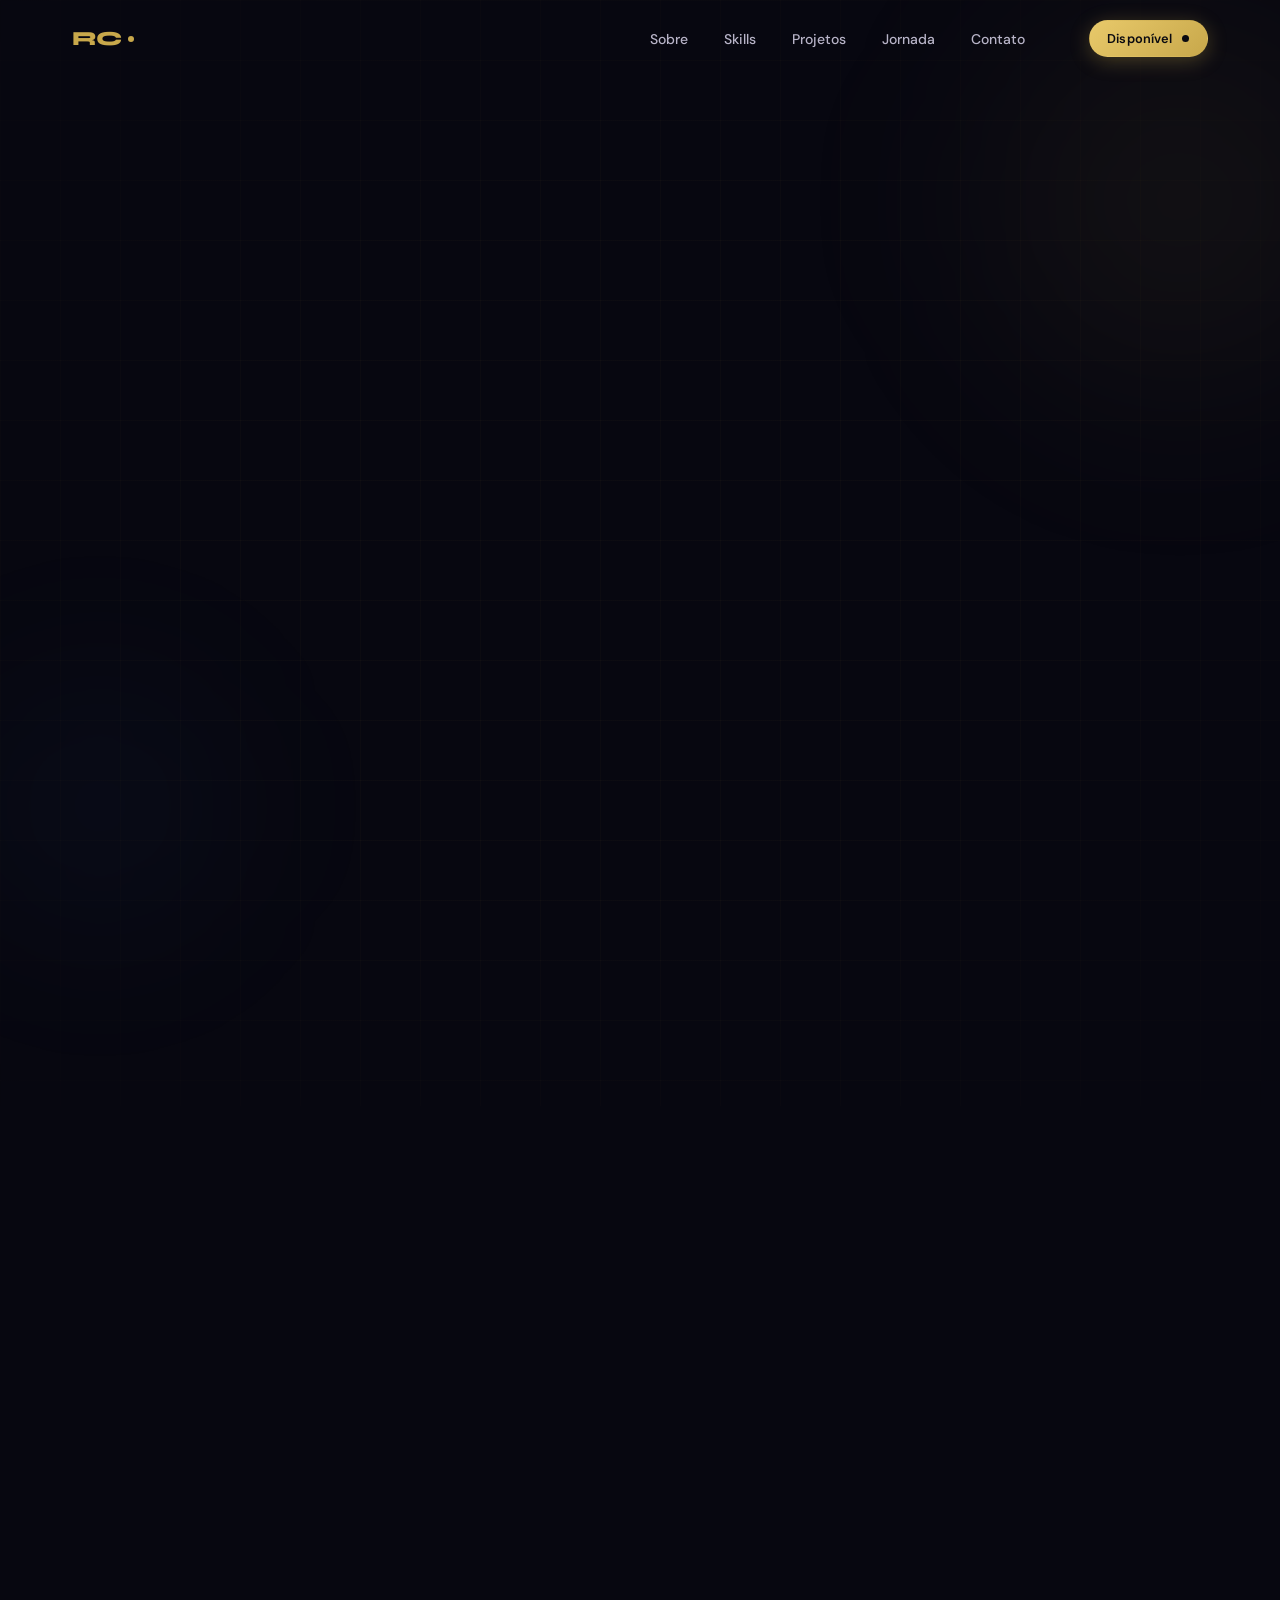
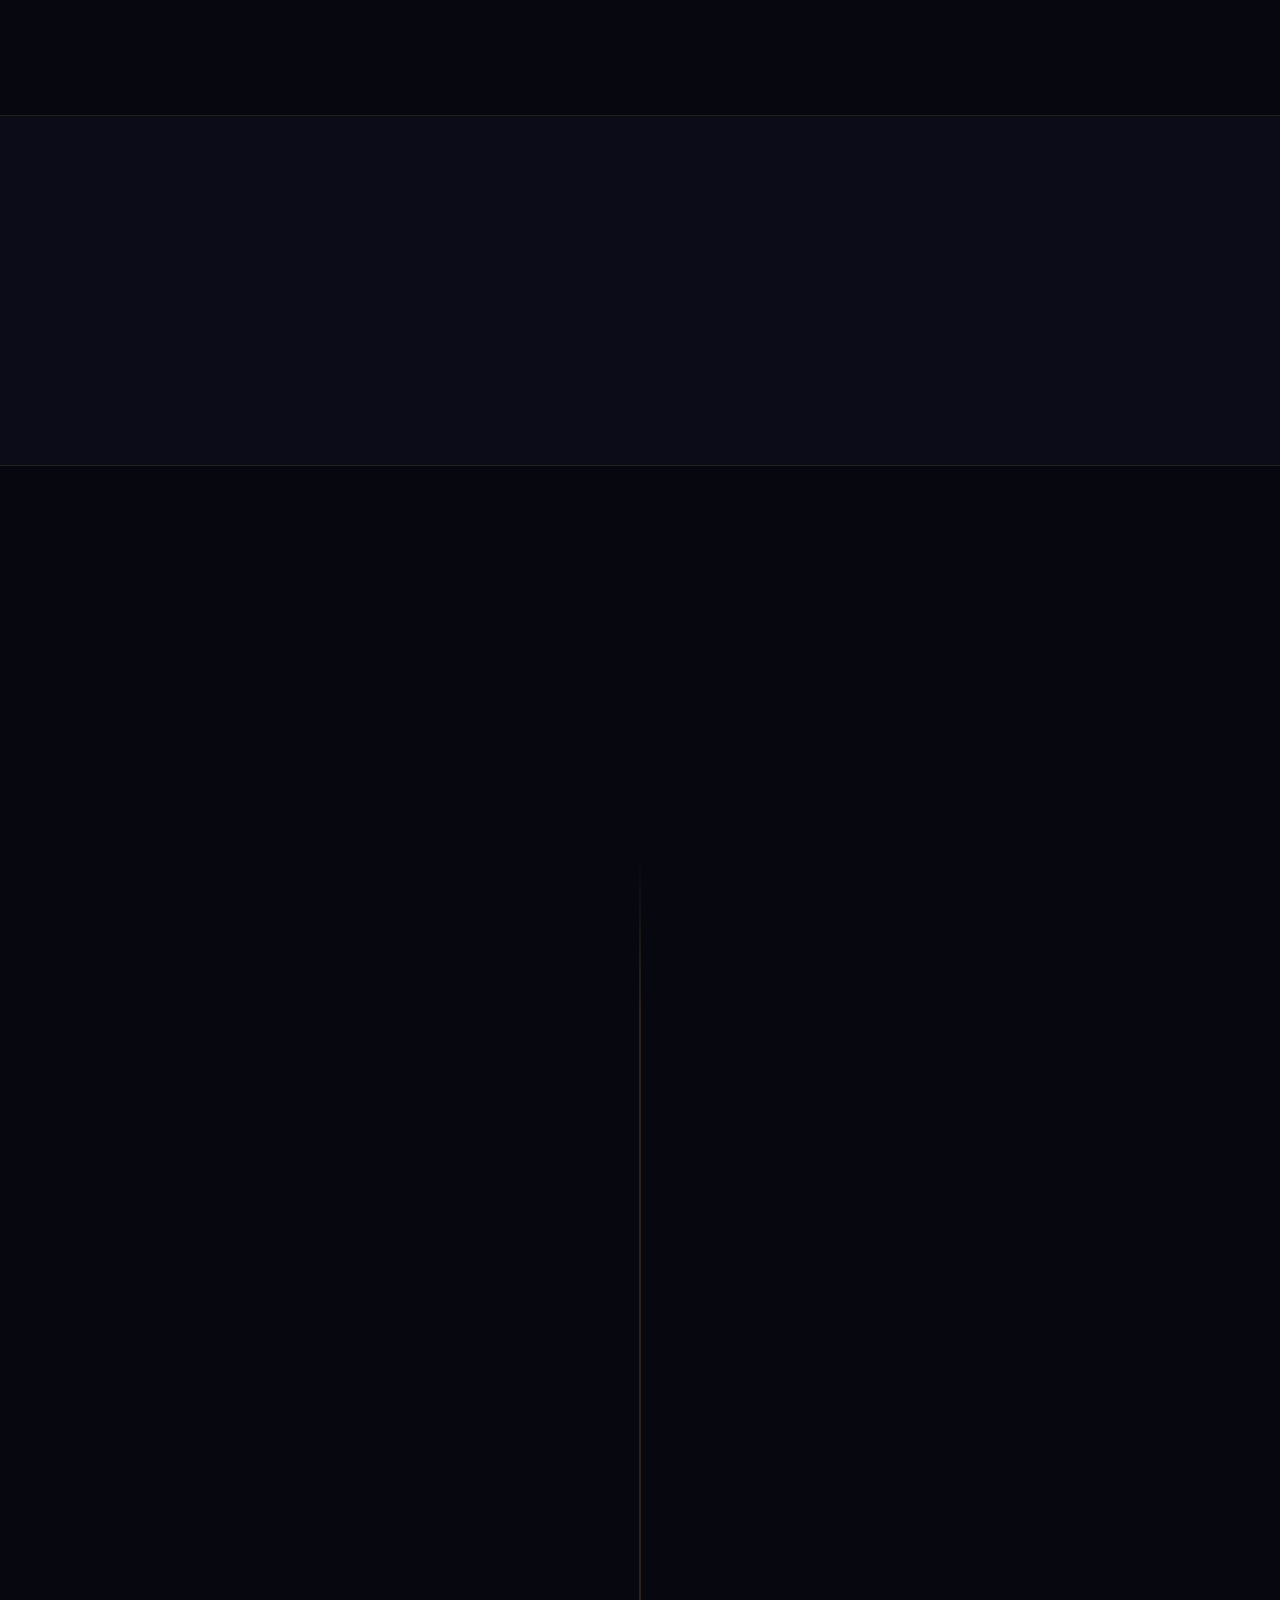
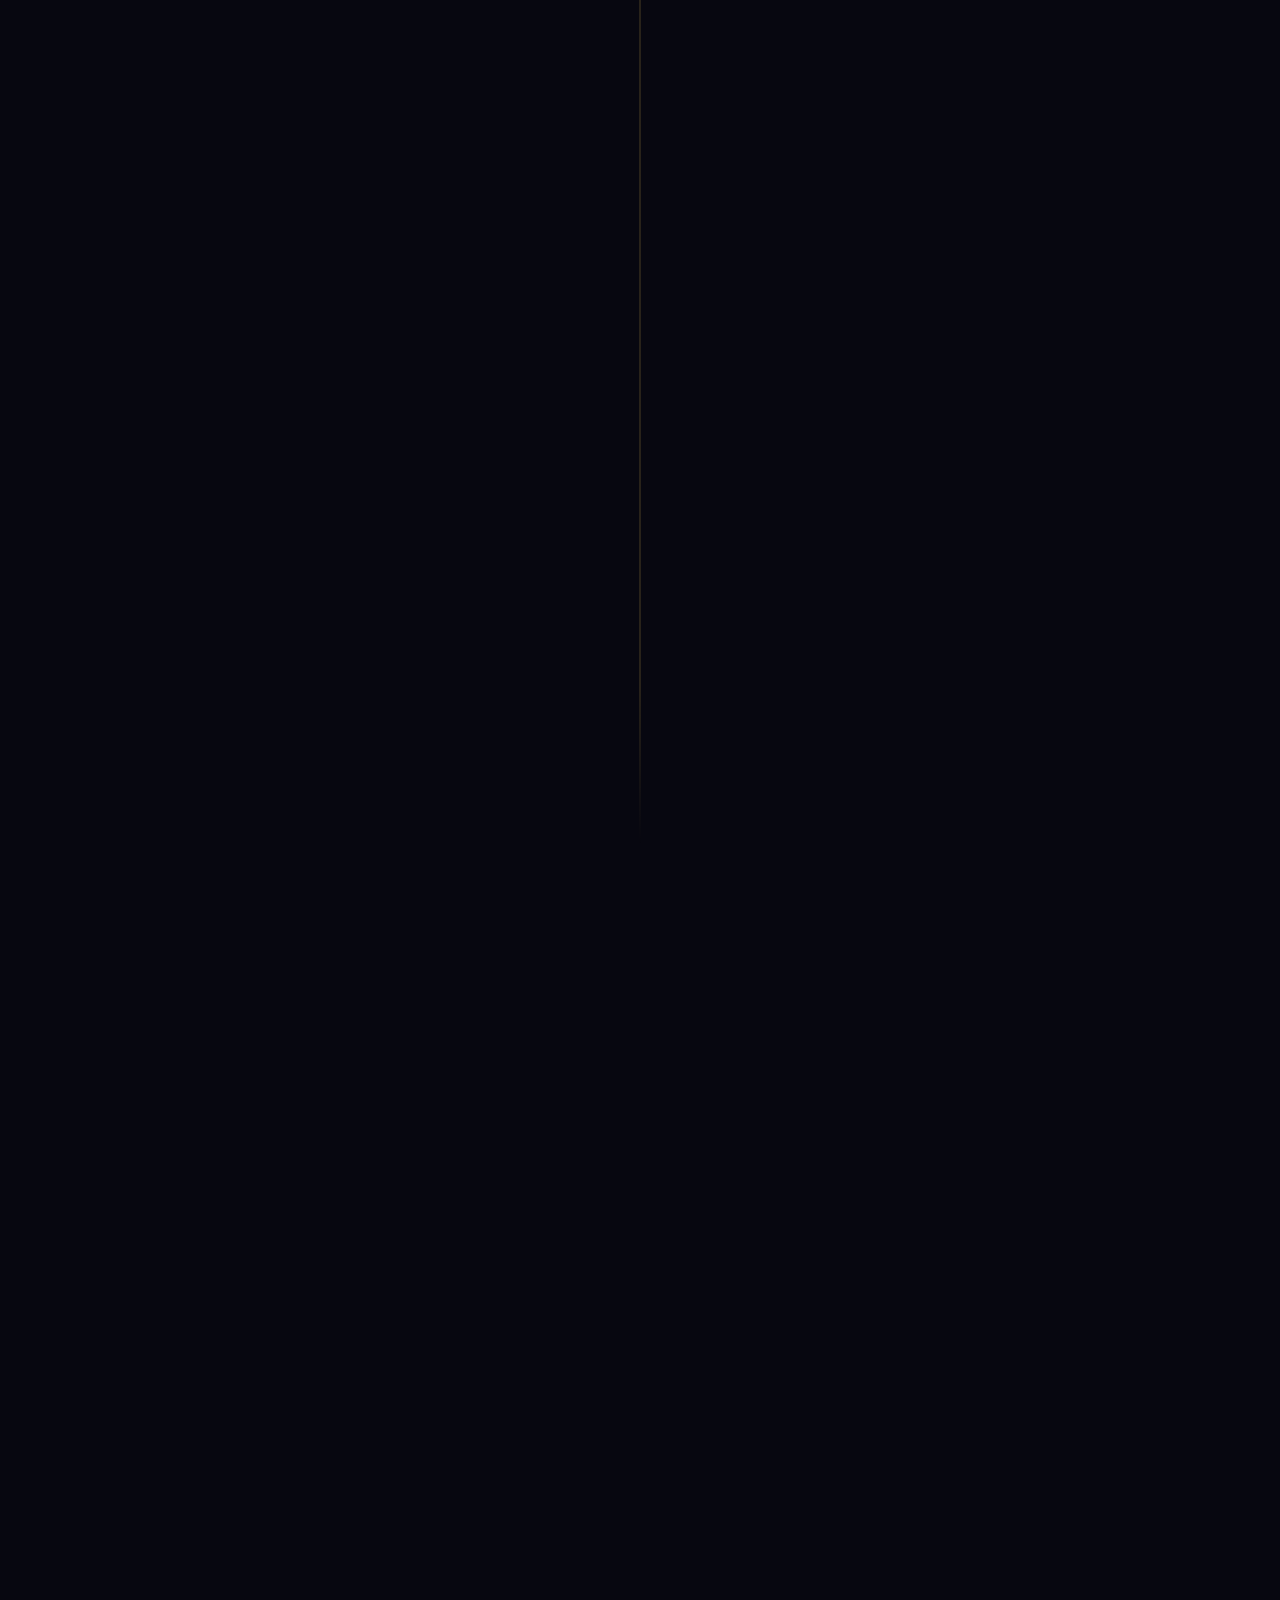
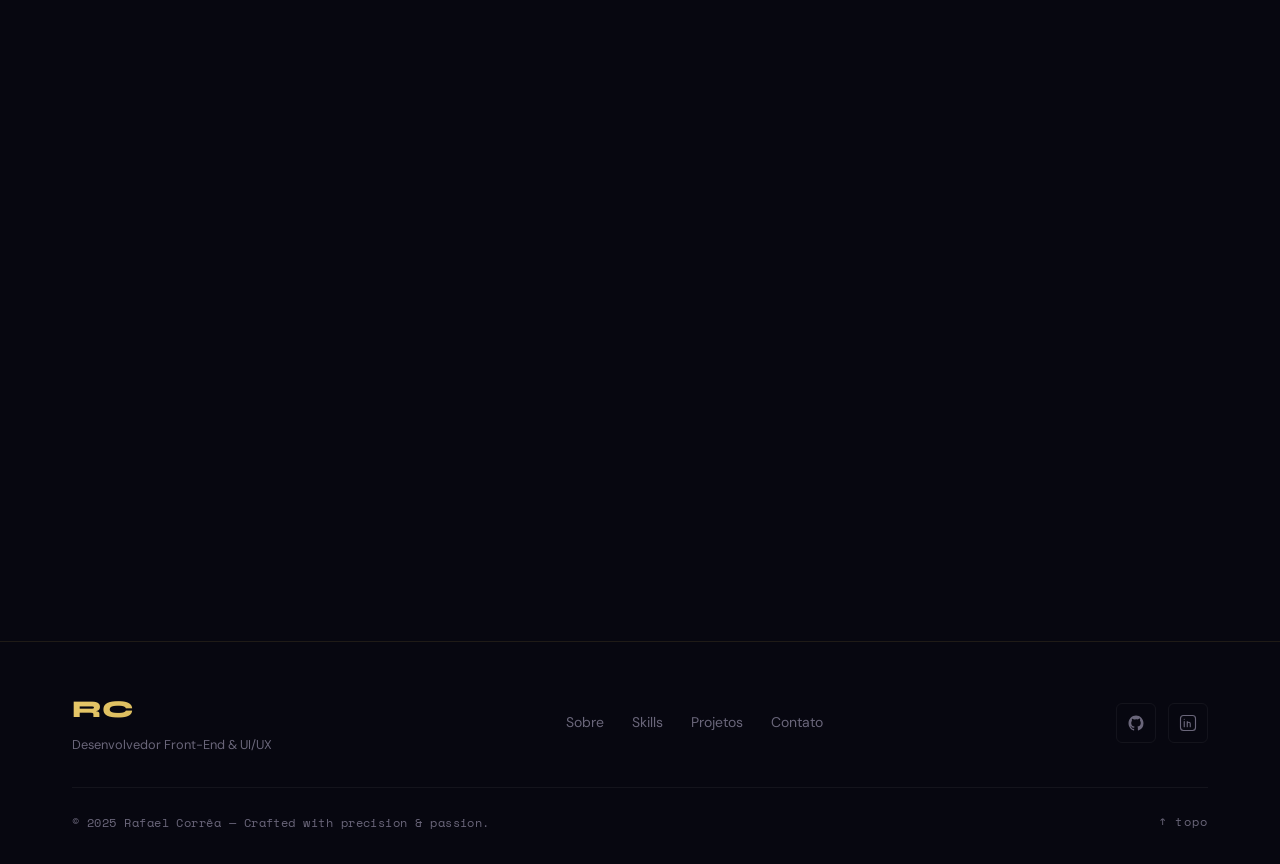
==== commit 01534299: "Update index.html" ====
--- a/index.html
+++ b/index.html
@@ -197,9 +197,6 @@
         font-family: inherit;
       }
 
-      /* â”€â”€â”€â”€â”€â”€â”€â”€â”€â”€â”€â”€â”€â”€â”€â”€â”€â”€â”€â”€â”€â”€â”€â”€â”€â”€â”€â”€â”€â”€â”€â”€â”€â”€â”€â”€â”€â”€â”€â”€â”€
-   3. TYPOGRAPHY
-   â”€â”€â”€â”€â”€â”€â”€â”€â”€â”€â”€â”€â”€â”€â”€â”€â”€â”€â”€â”€â”€â”€â”€â”€â”€â”€â”€â”€â”€â”€â”€â”€â”€â”€â”€â”€â”€â”€â”€â”€â”€ */
       .font-mono {
         font-family: var(--font-mono);
       }
@@ -207,9 +204,6 @@
         font-family: var(--font-display);
       }
 
-      /* â”€â”€â”€â”€â”€â”€â”€â”€â”€â”€â”€â”€â”€â”€â”€â”€â”€â”€â”€â”€â”€â”€â”€â”€â”€â”€â”€â”€â”€â”€â”€â”€â”€â”€â”€â”€â”€â”€â”€â”€â”€
-   4. LAYOUT UTILITIES
-   â”€â”€â”€â”€â”€â”€â”€â”€â”€â”€â”€â”€â”€â”€â”€â”€â”€â”€â”€â”€â”€â”€â”€â”€â”€â”€â”€â”€â”€â”€â”€â”€â”€â”€â”€â”€â”€â”€â”€â”€â”€ */
       .container {
         max-width: 1200px;
         margin: 0 auto;
@@ -222,9 +216,6 @@
         position: relative;
       }
 
-      /* â”€â”€â”€â”€â”€â”€â”€â”€â”€â”€â”€â”€â”€â”€â”€â”€â”€â”€â”€â”€â”€â”€â”€â”€â”€â”€â”€â”€â”€â”€â”€â”€â”€â”€â”€â”€â”€â”€â”€â”€â”€
-   5. SECTION HEADERS
-   â”€â”€â”€â”€â”€â”€â”€â”€â”€â”€â”€â”€â”€â”€â”€â”€â”€â”€â”€â”€â”€â”€â”€â”€â”€â”€â”€â”€â”€â”€â”€â”€â”€â”€â”€â”€â”€â”€â”€â”€â”€ */
       .section-header {
         margin-bottom: var(--space-2xl);
       }
@@ -268,9 +259,6 @@
         line-height: 1.7;
       }
 
-      /* â”€â”€â”€â”€â”€â”€â”€â”€â”€â”€â”€â”€â”€â”€â”€â”€â”€â”€â”€â”€â”€â”€â”€â”€â”€â”€â”€â”€â”€â”€â”€â”€â”€â”€â”€â”€â”€â”€â”€â”€â”€
-   6. BUTTONS
-   â”€â”€â”€â”€â”€â”€â”€â”€â”€â”€â”€â”€â”€â”€â”€â”€â”€â”€â”€â”€â”€â”€â”€â”€â”€â”€â”€â”€â”€â”€â”€â”€â”€â”€â”€â”€â”€â”€â”€â”€â”€ */
       .btn {
         display: inline-flex;
         align-items: center;
@@ -358,9 +346,6 @@
         animation: buttonPulse 1.8s ease-in-out infinite;
       }
 
-      /* â”€â”€â”€â”€â”€â”€â”€â”€â”€â”€â”€â”€â”€â”€â”€â”€â”€â”€â”€â”€â”€â”€â”€â”€â”€â”€â”€â”€â”€â”€â”€â”€â”€â”€â”€â”€â”€â”€â”€â”€â”€
-   7. GLASS CARD
-   â”€â”€â”€â”€â”€â”€â”€â”€â”€â”€â”€â”€â”€â”€â”€â”€â”€â”€â”€â”€â”€â”€â”€â”€â”€â”€â”€â”€â”€â”€â”€â”€â”€â”€â”€â”€â”€â”€â”€â”€â”€ */
       .glass-card {
         background: var(--bg-glass);
         border: 1px solid var(--border-glass);
@@ -381,9 +366,6 @@
         border-color: var(--border-gold);
       }
 
-      /* â”€â”€â”€â”€â”€â”€â”€â”€â”€â”€â”€â”€â”€â”€â”€â”€â”€â”€â”€â”€â”€â”€â”€â”€â”€â”€â”€â”€â”€â”€â”€â”€â”€â”€â”€â”€â”€â”€â”€â”€â”€
-   8. LOADER
-   â”€â”€â”€â”€â”€â”€â”€â”€â”€â”€â”€â”€â”€â”€â”€â”€â”€â”€â”€â”€â”€â”€â”€â”€â”€â”€â”€â”€â”€â”€â”€â”€â”€â”€â”€â”€â”€â”€â”€â”€â”€ */
       .loader {
         position: fixed;
         inset: 0;
@@ -462,9 +444,6 @@
         animation: loaderTextIn 0.6s var(--ease-out) 0.4s both;
       }
 
-      /* â”€â”€â”€â”€â”€â”€â”€â”€â”€â”€â”€â”€â”€â”€â”€â”€â”€â”€â”€â”€â”€â”€â”€â”€â”€â”€â”€â”€â”€â”€â”€â”€â”€â”€â”€â”€â”€â”€â”€â”€â”€
-   9. CURSOR
-   â”€â”€â”€â”€â”€â”€â”€â”€â”€â”€â”€â”€â”€â”€â”€â”€â”€â”€â”€â”€â”€â”€â”€â”€â”€â”€â”€â”€â”€â”€â”€â”€â”€â”€â”€â”€â”€â”€â”€â”€â”€ */
       .cursor {
         position: fixed;
         top: 0;
@@ -519,9 +498,6 @@
         border-color: var(--gold-primary);
       }
 
-      /* â”€â”€â”€â”€â”€â”€â”€â”€â”€â”€â”€â”€â”€â”€â”€â”€â”€â”€â”€â”€â”€â”€â”€â”€â”€â”€â”€â”€â”€â”€â”€â”€â”€â”€â”€â”€â”€â”€â”€â”€â”€
-   10. PARTICLE CANVAS
-   â”€â”€â”€â”€â”€â”€â”€â”€â”€â”€â”€â”€â”€â”€â”€â”€â”€â”€â”€â”€â”€â”€â”€â”€â”€â”€â”€â”€â”€â”€â”€â”€â”€â”€â”€â”€â”€â”€â”€â”€â”€ */
       .particle-canvas {
         position: fixed;
         inset: 0;
@@ -530,9 +506,6 @@
         opacity: 0.5;
       }
 
-      /* â”€â”€â”€â”€â”€â”€â”€â”€â”€â”€â”€â”€â”€â”€â”€â”€â”€â”€â”€â”€â”€â”€â”€â”€â”€â”€â”€â”€â”€â”€â”€â”€â”€â”€â”€â”€â”€â”€â”€â”€â”€
-   11. NAVBAR
-   â”€â”€â”€â”€â”€â”€â”€â”€â”€â”€â”€â”€â”€â”€â”€â”€â”€â”€â”€â”€â”€â”€â”€â”€â”€â”€â”€â”€â”€â”€â”€â”€â”€â”€â”€â”€â”€â”€â”€â”€â”€ */
       .navbar {
         position: fixed;
         top: 0;
@@ -740,9 +713,6 @@
         color: var(--gold-primary);
       }
 
-      /* â”€â”€â”€â”€â”€â”€â”€â”€â”€â”€â”€â”€â”€â”€â”€â”€â”€â”€â”€â”€â”€â”€â”€â”€â”€â”€â”€â”€â”€â”€â”€â”€â”€â”€â”€â”€â”€â”€â”€â”€â”€
-   12. HERO SECTION
-   â”€â”€â”€â”€â”€â”€â”€â”€â”€â”€â”€â”€â”€â”€â”€â”€â”€â”€â”€â”€â”€â”€â”€â”€â”€â”€â”€â”€â”€â”€â”€â”€â”€â”€â”€â”€â”€â”€â”€â”€â”€ */
       .hero {
         min-height: 100dvh;
         display: flex;
@@ -926,9 +896,6 @@
         color: var(--text-muted);
       }
 
-      /* â”€â”€â”€â”€â”€â”€â”€â”€â”€â”€â”€â”€â”€â”€â”€â”€â”€â”€â”€â”€â”€â”€â”€â”€â”€â”€â”€â”€â”€â”€â”€â”€â”€â”€â”€â”€â”€â”€â”€â”€â”€
-   13. ABOUT SECTION
-   â”€â”€â”€â”€â”€â”€â”€â”€â”€â”€â”€â”€â”€â”€â”€â”€â”€â”€â”€â”€â”€â”€â”€â”€â”€â”€â”€â”€â”€â”€â”€â”€â”€â”€â”€â”€â”€â”€â”€â”€â”€ */
       .about__grid {
         display: grid;
         grid-template-columns: 340px 1fr;
@@ -1118,9 +1085,6 @@
         margin-top: 1.5rem;
       }
 
-      /* â”€â”€â”€â”€â”€â”€â”€â”€â”€â”€â”€â”€â”€â”€â”€â”€â”€â”€â”€â”€â”€â”€â”€â”€â”€â”€â”€â”€â”€â”€â”€â”€â”€â”€â”€â”€â”€â”€â”€â”€â”€
-   14. SKILLS SECTION
-   â”€â”€â”€â”€â”€â”€â”€â”€â”€â”€â”€â”€â”€â”€â”€â”€â”€â”€â”€â”€â”€â”€â”€â”€â”€â”€â”€â”€â”€â”€â”€â”€â”€â”€â”€â”€â”€â”€â”€â”€â”€ */
       .skills__categories {
         display: grid;
         grid-template-columns: repeat(2, 1fr);
@@ -1236,9 +1200,6 @@
         transform: translateY(-1px);
       }
 
-      /* â”€â”€â”€â”€â”€â”€â”€â”€â”€â”€â”€â”€â”€â”€â”€â”€â”€â”€â”€â”€â”€â”€â”€â”€â”€â”€â”€â”€â”€â”€â”€â”€â”€â”€â”€â”€â”€â”€â”€â”€â”€
-   15. PROJECTS SECTION
-   â”€â”€â”€â”€â”€â”€â”€â”€â”€â”€â”€â”€â”€â”€â”€â”€â”€â”€â”€â”€â”€â”€â”€â”€â”€â”€â”€â”€â”€â”€â”€â”€â”€â”€â”€â”€â”€â”€â”€â”€â”€ */
       .projects__grid {
         display: grid;
         grid-template-columns: repeat(3, 1fr);
@@ -1534,9 +1495,6 @@
         text-align: center;
       }
 
-      /* â”€â”€â”€â”€â”€â”€â”€â”€â”€â”€â”€â”€â”€â”€â”€â”€â”€â”€â”€â”€â”€â”€â”€â”€â”€â”€â”€â”€â”€â”€â”€â”€â”€â”€â”€â”€â”€â”€â”€â”€â”€
-   16. STATS SECTION
-   â”€â”€â”€â”€â”€â”€â”€â”€â”€â”€â”€â”€â”€â”€â”€â”€â”€â”€â”€â”€â”€â”€â”€â”€â”€â”€â”€â”€â”€â”€â”€â”€â”€â”€â”€â”€â”€â”€â”€â”€â”€ */
       .stats {
         padding: 5rem 0;
         background: var(--bg-secondary);
@@ -1584,9 +1542,6 @@
         font-weight: 500;
       }
 
-      /* â”€â”€â”€â”€â”€â”€â”€â”€â”€â”€â”€â”€â”€â”€â”€â”€â”€â”€â”€â”€â”€â”€â”€â”€â”€â”€â”€â”€â”€â”€â”€â”€â”€â”€â”€â”€â”€â”€â”€â”€â”€
-   17. TIMELINE / JOURNEY
-   â”€â”€â”€â”€â”€â”€â”€â”€â”€â”€â”€â”€â”€â”€â”€â”€â”€â”€â”€â”€â”€â”€â”€â”€â”€â”€â”€â”€â”€â”€â”€â”€â”€â”€â”€â”€â”€â”€â”€â”€â”€ */
       .timeline {
         max-width: 800px;
         margin: 0 auto;
@@ -1707,9 +1662,6 @@
         gap: 0.375rem;
       }
 
-      /* â”€â”€â”€â”€â”€â”€â”€â”€â”€â”€â”€â”€â”€â”€â”€â”€â”€â”€â”€â”€â”€â”€â”€â”€â”€â”€â”€â”€â”€â”€â”€â”€â”€â”€â”€â”€â”€â”€â”€â”€â”€
-   18. CONTACT SECTION
-   â”€â”€â”€â”€â”€â”€â”€â”€â”€â”€â”€â”€â”€â”€â”€â”€â”€â”€â”€â”€â”€â”€â”€â”€â”€â”€â”€â”€â”€â”€â”€â”€â”€â”€â”€â”€â”€â”€â”€â”€â”€ */
       .contact__grid {
         display: grid;
         grid-template-columns: 380px 1fr;
@@ -1884,9 +1836,6 @@
         color: #f87171;
       }
 
-      /* â”€â”€â”€â”€â”€â”€â”€â”€â”€â”€â”€â”€â”€â”€â”€â”€â”€â”€â”€â”€â”€â”€â”€â”€â”€â”€â”€â”€â”€â”€â”€â”€â”€â”€â”€â”€â”€â”€â”€â”€â”€
-   19. FOOTER
-   â”€â”€â”€â”€â”€â”€â”€â”€â”€â”€â”€â”€â”€â”€â”€â”€â”€â”€â”€â”€â”€â”€â”€â”€â”€â”€â”€â”€â”€â”€â”€â”€â”€â”€â”€â”€â”€â”€â”€â”€â”€ */
       .footer {
         border-top: 1px solid var(--border-glass);
         padding: 3rem 0 2rem;
@@ -1986,14 +1935,6 @@
       .footer__back-top:hover {
         color: var(--gold-primary);
       }
-      /* â•â•â•â•â•â•â•â•â•â•â•â•â•â•â•â•â•â•â•â•â•â•â•â•â•â•â•â•â•â•â•â•â•â•â•â•â•â•â•â•â•â•â•â•â•â•â•â•â•â•â•â•â•â•â•â•â•â•â•â•â•â•â•
-   RAFAEL CORRÊA — PORTFOLIO
-   animations.css — Keyframes & Reveal System
-   â•â•â•â•â•â•â•â•â•â•â•â•â•â•â•â•â•â•â•â•â•â•â•â•â•â•â•â•â•â•â•â•â•â•â•â•â•â•â•â•â•â•â•â•â•â•â•â•â•â•â•â•â•â•â•â•â•â•â•â•â•â•â• */
-
-      /* â”€â”€â”€â”€â”€â”€â”€â”€â”€â”€â”€â”€â”€â”€â”€â”€â”€â”€â”€â”€â”€â”€â”€â”€â”€â”€â”€â”€â”€â”€â”€â”€â”€â”€â”€â”€â”€â”€â”€â”€â”€
-   KEYFRAME DEFINITIONS
-   â”€â”€â”€â”€â”€â”€â”€â”€â”€â”€â”€â”€â”€â”€â”€â”€â”€â”€â”€â”€â”€â”€â”€â”€â”€â”€â”€â”€â”€â”€â”€â”€â”€â”€â”€â”€â”€â”€â”€â”€â”€ */
 
       @keyframes pulseDot {
         0%,
@@ -2202,9 +2143,6 @@
         }
       }
 
-      /* â”€â”€â”€â”€â”€â”€â”€â”€â”€â”€â”€â”€â”€â”€â”€â”€â”€â”€â”€â”€â”€â”€â”€â”€â”€â”€â”€â”€â”€â”€â”€â”€â”€â”€â”€â”€â”€â”€â”€â”€â”€
-   REVEAL ON SCROLL — base states
-   â”€â”€â”€â”€â”€â”€â”€â”€â”€â”€â”€â”€â”€â”€â”€â”€â”€â”€â”€â”€â”€â”€â”€â”€â”€â”€â”€â”€â”€â”€â”€â”€â”€â”€â”€â”€â”€â”€â”€â”€â”€ */
 
       .reveal-fade-up,
       .reveal-fade-left,
@@ -2239,9 +2177,6 @@
         transform: none;
       }
 
-      /* â”€â”€â”€â”€â”€â”€â”€â”€â”€â”€â”€â”€â”€â”€â”€â”€â”€â”€â”€â”€â”€â”€â”€â”€â”€â”€â”€â”€â”€â”€â”€â”€â”€â”€â”€â”€â”€â”€â”€â”€â”€
-   HERO LINE ANIMATIONS
-   â”€â”€â”€â”€â”€â”€â”€â”€â”€â”€â”€â”€â”€â”€â”€â”€â”€â”€â”€â”€â”€â”€â”€â”€â”€â”€â”€â”€â”€â”€â”€â”€â”€â”€â”€â”€â”€â”€â”€â”€â”€ */
       .hero__title-line {
         animation: heroLineIn 0.9s var(--ease-out) both;
       }
@@ -2272,30 +2207,20 @@
         }
       }
 
-      /* â”€â”€â”€â”€â”€â”€â”€â”€â”€â”€â”€â”€â”€â”€â”€â”€â”€â”€â”€â”€â”€â”€â”€â”€â”€â”€â”€â”€â”€â”€â”€â”€â”€â”€â”€â”€â”€â”€â”€â”€â”€
-   FLOATING AVATAR
-   â”€â”€â”€â”€â”€â”€â”€â”€â”€â”€â”€â”€â”€â”€â”€â”€â”€â”€â”€â”€â”€â”€â”€â”€â”€â”€â”€â”€â”€â”€â”€â”€â”€â”€â”€â”€â”€â”€â”€â”€â”€ */
       .about__avatar-inner {
         animation: floatUp 5s ease-in-out infinite;
       }
 
-      /* â”€â”€â”€â”€â”€â”€â”€â”€â”€â”€â”€â”€â”€â”€â”€â”€â”€â”€â”€â”€â”€â”€â”€â”€â”€â”€â”€â”€â”€â”€â”€â”€â”€â”€â”€â”€â”€â”€â”€â”€â”€
-   STAT COUNTER ANIMATION
-   â”€â”€â”€â”€â”€â”€â”€â”€â”€â”€â”€â”€â”€â”€â”€â”€â”€â”€â”€â”€â”€â”€â”€â”€â”€â”€â”€â”€â”€â”€â”€â”€â”€â”€â”€â”€â”€â”€â”€â”€â”€ */
+
+
       .stat-card.counting .stat-card__number {
         animation: counterUp 0.3s var(--ease-out);
       }
 
-      /* â”€â”€â”€â”€â”€â”€â”€â”€â”€â”€â”€â”€â”€â”€â”€â”€â”€â”€â”€â”€â”€â”€â”€â”€â”€â”€â”€â”€â”€â”€â”€â”€â”€â”€â”€â”€â”€â”€â”€â”€â”€
-   SKILL BAR GLOW ON HOVER
-   â”€â”€â”€â”€â”€â”€â”€â”€â”€â”€â”€â”€â”€â”€â”€â”€â”€â”€â”€â”€â”€â”€â”€â”€â”€â”€â”€â”€â”€â”€â”€â”€â”€â”€â”€â”€â”€â”€â”€â”€â”€ */
       .skill-item:hover .skill-item__fill {
         box-shadow: 0 0 16px rgba(200, 168, 75, 0.5);
       }
 
-      /* â”€â”€â”€â”€â”€â”€â”€â”€â”€â”€â”€â”€â”€â”€â”€â”€â”€â”€â”€â”€â”€â”€â”€â”€â”€â”€â”€â”€â”€â”€â”€â”€â”€â”€â”€â”€â”€â”€â”€â”€â”€
-   NAV LINK HOVER SHIMMER
-   â”€â”€â”€â”€â”€â”€â”€â”€â”€â”€â”€â”€â”€â”€â”€â”€â”€â”€â”€â”€â”€â”€â”€â”€â”€â”€â”€â”€â”€â”€â”€â”€â”€â”€â”€â”€â”€â”€â”€â”€â”€ */
       .navbar__link::before {
         content: "";
         position: absolute;
@@ -2310,16 +2235,10 @@
         opacity: 1;
       }
 
-      /* â”€â”€â”€â”€â”€â”€â”€â”€â”€â”€â”€â”€â”€â”€â”€â”€â”€â”€â”€â”€â”€â”€â”€â”€â”€â”€â”€â”€â”€â”€â”€â”€â”€â”€â”€â”€â”€â”€â”€â”€â”€
-   PROJECT CARD ENTRANCE (staggered)
-   â”€â”€â”€â”€â”€â”€â”€â”€â”€â”€â”€â”€â”€â”€â”€â”€â”€â”€â”€â”€â”€â”€â”€â”€â”€â”€â”€â”€â”€â”€â”€â”€â”€â”€â”€â”€â”€â”€â”€â”€â”€ */
       .project-card.revealed {
         animation: fadeInScale 0.6s var(--ease-out) both;
       }
 
-      /* â”€â”€â”€â”€â”€â”€â”€â”€â”€â”€â”€â”€â”€â”€â”€â”€â”€â”€â”€â”€â”€â”€â”€â”€â”€â”€â”€â”€â”€â”€â”€â”€â”€â”€â”€â”€â”€â”€â”€â”€â”€
-   TIMELINE ITEM ENTRANCE
-   â”€â”€â”€â”€â”€â”€â”€â”€â”€â”€â”€â”€â”€â”€â”€â”€â”€â”€â”€â”€â”€â”€â”€â”€â”€â”€â”€â”€â”€â”€â”€â”€â”€â”€â”€â”€â”€â”€â”€â”€â”€ */
       .timeline__item.revealed .timeline__dot {
         animation: dotReveal 0.5s var(--ease-spring) both;
       }
@@ -2333,9 +2252,6 @@
         }
       }
 
-      /* â”€â”€â”€â”€â”€â”€â”€â”€â”€â”€â”€â”€â”€â”€â”€â”€â”€â”€â”€â”€â”€â”€â”€â”€â”€â”€â”€â”€â”€â”€â”€â”€â”€â”€â”€â”€â”€â”€â”€â”€â”€
-   GLASS CARD HOVER GLOW
-   â”€â”€â”€â”€â”€â”€â”€â”€â”€â”€â”€â”€â”€â”€â”€â”€â”€â”€â”€â”€â”€â”€â”€â”€â”€â”€â”€â”€â”€â”€â”€â”€â”€â”€â”€â”€â”€â”€â”€â”€â”€ */
       .glass-card {
         position: relative;
         overflow: hidden;
@@ -2366,18 +2282,12 @@
         z-index: 1;
       }
 
-      /* â”€â”€â”€â”€â”€â”€â”€â”€â”€â”€â”€â”€â”€â”€â”€â”€â”€â”€â”€â”€â”€â”€â”€â”€â”€â”€â”€â”€â”€â”€â”€â”€â”€â”€â”€â”€â”€â”€â”€â”€â”€
-   MAGNETIC BUTTON EFFECT (JS-driven)
-   â”€â”€â”€â”€â”€â”€â”€â”€â”€â”€â”€â”€â”€â”€â”€â”€â”€â”€â”€â”€â”€â”€â”€â”€â”€â”€â”€â”€â”€â”€â”€â”€â”€â”€â”€â”€â”€â”€â”€â”€â”€ */
       .magnetic {
         transition:
           transform 0.4s var(--ease-out),
           box-shadow 0.4s var(--ease-out);
       }
 
-      /* â”€â”€â”€â”€â”€â”€â”€â”€â”€â”€â”€â”€â”€â”€â”€â”€â”€â”€â”€â”€â”€â”€â”€â”€â”€â”€â”€â”€â”€â”€â”€â”€â”€â”€â”€â”€â”€â”€â”€â”€â”€
-   TECH PILL STAGGER
-   â”€â”€â”€â”€â”€â”€â”€â”€â”€â”€â”€â”€â”€â”€â”€â”€â”€â”€â”€â”€â”€â”€â”€â”€â”€â”€â”€â”€â”€â”€â”€â”€â”€â”€â”€â”€â”€â”€â”€â”€â”€ */
       .tech-cloud__pills .tech-pill {
         animation: fadeInScale 0.4s var(--ease-out) both;
       }
@@ -2419,9 +2329,6 @@
         animation-delay: 0.23s;
       }
 
-      /* â”€â”€â”€â”€â”€â”€â”€â”€â”€â”€â”€â”€â”€â”€â”€â”€â”€â”€â”€â”€â”€â”€â”€â”€â”€â”€â”€â”€â”€â”€â”€â”€â”€â”€â”€â”€â”€â”€â”€â”€â”€
-   SCROLL PROGRESS BAR
-   â”€â”€â”€â”€â”€â”€â”€â”€â”€â”€â”€â”€â”€â”€â”€â”€â”€â”€â”€â”€â”€â”€â”€â”€â”€â”€â”€â”€â”€â”€â”€â”€â”€â”€â”€â”€â”€â”€â”€â”€â”€ */
       .scroll-progress {
         position: fixed;
         top: 0;
@@ -2439,9 +2346,6 @@
         box-shadow: 0 0 8px var(--gold-glow);
       }
 
-      /* â”€â”€â”€â”€â”€â”€â”€â”€â”€â”€â”€â”€â”€â”€â”€â”€â”€â”€â”€â”€â”€â”€â”€â”€â”€â”€â”€â”€â”€â”€â”€â”€â”€â”€â”€â”€â”€â”€â”€â”€â”€
-   CURSOR TRAIL
-   â”€â”€â”€â”€â”€â”€â”€â”€â”€â”€â”€â”€â”€â”€â”€â”€â”€â”€â”€â”€â”€â”€â”€â”€â”€â”€â”€â”€â”€â”€â”€â”€â”€â”€â”€â”€â”€â”€â”€â”€â”€ */
       .cursor-trail {
         position: fixed;
         width: 4px;
@@ -2465,9 +2369,6 @@
         }
       }
 
-      /* â”€â”€â”€â”€â”€â”€â”€â”€â”€â”€â”€â”€â”€â”€â”€â”€â”€â”€â”€â”€â”€â”€â”€â”€â”€â”€â”€â”€â”€â”€â”€â”€â”€â”€â”€â”€â”€â”€â”€â”€â”€
-   FORM FOCUS ANIMATIONS
-   â”€â”€â”€â”€â”€â”€â”€â”€â”€â”€â”€â”€â”€â”€â”€â”€â”€â”€â”€â”€â”€â”€â”€â”€â”€â”€â”€â”€â”€â”€â”€â”€â”€â”€â”€â”€â”€â”€â”€â”€â”€ */
       .form-input:focus {
         animation: inputFocus 0.3s var(--ease-out);
       }
@@ -2481,9 +2382,6 @@
         }
       }
 
-      /* â”€â”€â”€â”€â”€â”€â”€â”€â”€â”€â”€â”€â”€â”€â”€â”€â”€â”€â”€â”€â”€â”€â”€â”€â”€â”€â”€â”€â”€â”€â”€â”€â”€â”€â”€â”€â”€â”€â”€â”€â”€
-   LOADING SCREEN EXIT
-   â”€â”€â”€â”€â”€â”€â”€â”€â”€â”€â”€â”€â”€â”€â”€â”€â”€â”€â”€â”€â”€â”€â”€â”€â”€â”€â”€â”€â”€â”€â”€â”€â”€â”€â”€â”€â”€â”€â”€â”€â”€ */
       .loader.exit {
         animation: loaderExit 0.6s var(--ease-in-out) forwards;
       }
@@ -2495,9 +2393,6 @@
         }
       }
 
-      /* â”€â”€â”€â”€â”€â”€â”€â”€â”€â”€â”€â”€â”€â”€â”€â”€â”€â”€â”€â”€â”€â”€â”€â”€â”€â”€â”€â”€â”€â”€â”€â”€â”€â”€â”€â”€â”€â”€â”€â”€â”€
-   REDUCE MOTION SUPPORT
-   â”€â”€â”€â”€â”€â”€â”€â”€â”€â”€â”€â”€â”€â”€â”€â”€â”€â”€â”€â”€â”€â”€â”€â”€â”€â”€â”€â”€â”€â”€â”€â”€â”€â”€â”€â”€â”€â”€â”€â”€â”€ */
       @media (prefers-reduced-motion: reduce) {
         *,
         *::before,
@@ -2524,14 +2419,7 @@
           scroll-behavior: auto;
         }
       }
-      /* â•â•â•â•â•â•â•â•â•â•â•â•â•â•â•â•â•â•â•â•â•â•â•â•â•â•â•â•â•â•â•â•â•â•â•â•â•â•â•â•â•â•â•â•â•â•â•â•â•â•â•â•â•â•â•â•â•â•â•â•â•â•â•
-   RAFAEL CORRÊA — PORTFOLIO
-   responsive.css — Breakpoints & Mobile Design
-   â•â•â•â•â•â•â•â•â•â•â•â•â•â•â•â•â•â•â•â•â•â•â•â•â•â•â•â•â•â•â•â•â•â•â•â•â•â•â•â•â•â•â•â•â•â•â•â•â•â•â•â•â•â•â•â•â•â•â•â•â•â•â• */
-
-      /* â”€â”€â”€â”€â”€â”€â”€â”€â”€â”€â”€â”€â”€â”€â”€â”€â”€â”€â”€â”€â”€â”€â”€â”€â”€â”€â”€â”€â”€â”€â”€â”€â”€â”€â”€â”€â”€â”€â”€â”€â”€
-   TABLET — max 1024px
-   â”€â”€â”€â”€â”€â”€â”€â”€â”€â”€â”€â”€â”€â”€â”€â”€â”€â”€â”€â”€â”€â”€â”€â”€â”€â”€â”€â”€â”€â”€â”€â”€â”€â”€â”€â”€â”€â”€â”€â”€â”€ */
+
       @media (max-width: 1024px) {
         :root {
           --section-py: 5.5rem;
@@ -2600,9 +2488,6 @@
         }
       }
 
-      /* â”€â”€â”€â”€â”€â”€â”€â”€â”€â”€â”€â”€â”€â”€â”€â”€â”€â”€â”€â”€â”€â”€â”€â”€â”€â”€â”€â”€â”€â”€â”€â”€â”€â”€â”€â”€â”€â”€â”€â”€â”€
-   MOBILE LARGE — max 768px
-   â”€â”€â”€â”€â”€â”€â”€â”€â”€â”€â”€â”€â”€â”€â”€â”€â”€â”€â”€â”€â”€â”€â”€â”€â”€â”€â”€â”€â”€â”€â”€â”€â”€â”€â”€â”€â”€â”€â”€â”€â”€ */
       @media (max-width: 768px) {
         :root {
           --section-py: 4.5rem;
@@ -2724,9 +2609,6 @@
         }
       }
 
-      /* â”€â”€â”€â”€â”€â”€â”€â”€â”€â”€â”€â”€â”€â”€â”€â”€â”€â”€â”€â”€â”€â”€â”€â”€â”€â”€â”€â”€â”€â”€â”€â”€â”€â”€â”€â”€â”€â”€â”€â”€â”€
-   MOBILE SMALL — max 480px
-   â”€â”€â”€â”€â”€â”€â”€â”€â”€â”€â”€â”€â”€â”€â”€â”€â”€â”€â”€â”€â”€â”€â”€â”€â”€â”€â”€â”€â”€â”€â”€â”€â”€â”€â”€â”€â”€â”€â”€â”€â”€ */
       @media (max-width: 480px) {
         :root {
           --section-py: 4rem;
@@ -2812,9 +2694,6 @@
         }
       }
 
-      /* â”€â”€â”€â”€â”€â”€â”€â”€â”€â”€â”€â”€â”€â”€â”€â”€â”€â”€â”€â”€â”€â”€â”€â”€â”€â”€â”€â”€â”€â”€â”€â”€â”€â”€â”€â”€â”€â”€â”€â”€â”€
-   TOUCH DEVICES — disable cursor
-   â”€â”€â”€â”€â”€â”€â”€â”€â”€â”€â”€â”€â”€â”€â”€â”€â”€â”€â”€â”€â”€â”€â”€â”€â”€â”€â”€â”€â”€â”€â”€â”€â”€â”€â”€â”€â”€â”€â”€â”€â”€ */
       @media (hover: none) and (pointer: coarse) {
         body {
           cursor: auto;
@@ -2830,9 +2709,6 @@
         }
       }
 
-      /* â”€â”€â”€â”€â”€â”€â”€â”€â”€â”€â”€â”€â”€â”€â”€â”€â”€â”€â”€â”€â”€â”€â”€â”€â”€â”€â”€â”€â”€â”€â”€â”€â”€â”€â”€â”€â”€â”€â”€â”€â”€
-   HIGH CONTRAST / ACCESSIBILITY
-   â”€â”€â”€â”€â”€â”€â”€â”€â”€â”€â”€â”€â”€â”€â”€â”€â”€â”€â”€â”€â”€â”€â”€â”€â”€â”€â”€â”€â”€â”€â”€â”€â”€â”€â”€â”€â”€â”€â”€â”€â”€ */
       @media (forced-colors: active) {
         .hero__title-line--gold {
           -webkit-text-fill-color: unset;
@@ -2848,9 +2724,6 @@
         }
       }
 
-      /* â”€â”€â”€â”€â”€â”€â”€â”€â”€â”€â”€â”€â”€â”€â”€â”€â”€â”€â”€â”€â”€â”€â”€â”€â”€â”€â”€â”€â”€â”€â”€â”€â”€â”€â”€â”€â”€â”€â”€â”€â”€
-   PRINT STYLES
-   â”€â”€â”€â”€â”€â”€â”€â”€â”€â”€â”€â”€â”€â”€â”€â”€â”€â”€â”€â”€â”€â”€â”€â”€â”€â”€â”€â”€â”€â”€â”€â”€â”€â”€â”€â”€â”€â”€â”€â”€â”€ */
       @media print {
         .loader,
         .cursor,
@@ -2886,9 +2759,6 @@
         }
       }
 
-      /* â”€â”€â”€â”€â”€â”€â”€â”€â”€â”€â”€â”€â”€â”€â”€â”€â”€â”€â”€â”€â”€â”€â”€â”€â”€â”€â”€â”€â”€â”€â”€â”€â”€â”€â”€â”€â”€â”€â”€â”€â”€
-   VERY LARGE SCREENS — max 1440px+
-   â”€â”€â”€â”€â”€â”€â”€â”€â”€â”€â”€â”€â”€â”€â”€â”€â”€â”€â”€â”€â”€â”€â”€â”€â”€â”€â”€â”€â”€â”€â”€â”€â”€â”€â”€â”€â”€â”€â”€â”€â”€ */
       @media (min-width: 1400px) {
         .container {
           max-width: 1280px;
@@ -2909,26 +2779,21 @@
         "jobTitle": "Desenvolvedor Front-End",
         "url": "https://rafaelcorrea.dev",
         "sameAs": [
-          "https://github.com/rafaelcorrea",
-          "https://linkedin.com/in/rafaelcorrea"
+          "https://github.com/Rafa-code0",
+          "https://www.linkedin.com/in/rafael-correa-silva/"
         ]
       }
     </script>
   </head>
 
   <body data-scroll="0">
-    <!-- â•â•â•â•â•â•â•â•â•â•â•â•â•â•â•â•â•â•â•â•â•â•â•â•â•â•â•â•â•â•â•â•â•â•â•â•â•â•â• -->
-    <!-- CANVAS PARTICLES (background)          -->
-    <!-- â•â•â•â•â•â•â•â•â•â•â•â•â•â•â•â•â•â•â•â•â•â•â•â•â•â•â•â•â•â•â•â•â•â•â•â•â•â•â• -->
+
     <canvas
       id="particleCanvas"
       class="particle-canvas"
       aria-hidden="true"
     ></canvas>
 
-    <!-- â•â•â•â•â•â•â•â•â•â•â•â•â•â•â•â•â•â•â•â•â•â•â•â•â•â•â•â•â•â•â•â•â•â•â•â•â•â•â• -->
-    <!-- NAVIGATION                             -->
-    <!-- â•â•â•â•â•â•â•â•â•â•â•â•â•â•â•â•â•â•â•â•â•â•â•â•â•â•â•â•â•â•â•â•â•â•â•â•â•â•â• -->
     <header class="navbar" id="navbar" role="banner">
       <nav class="navbar__inner container" aria-label="Navegação principal">
         <a
@@ -3024,14 +2889,14 @@
         </ul>
         <div class="mobile-menu__social">
           <a
-            href="https://github.com/rafaelcorrea"
+            href="https://github.com/Rafa-code0"
             target="_blank"
             rel="noopener"
             aria-label="GitHub"
             >GH</a
           >
           <a
-            href="https://linkedin.com/in/rafaelcorrea"
+            href="https://www.linkedin.com/in/rafael-correa-silva/"
             target="_blank"
             rel="noopener"
             aria-label="LinkedIn"
@@ -3042,9 +2907,6 @@
     </header>
 
     <main id="main-content">
-      <!-- â•â•â•â•â•â•â•â•â•â•â•â•â•â•â•â•â•â•â•â•â•â•â•â•â•â•â•â•â•â•â•â•â•â•â•â•â•â•â• -->
-      <!-- HERO SECTION                           -->
-      <!-- â•â•â•â•â•â•â•â•â•â•â•â•â•â•â•â•â•â•â•â•â•â•â•â•â•â•â•â•â•â•â•â•â•â•â•â•â•â•â• -->
       <section id="hero" class="hero section" aria-label="Apresentação">
         <div class="hero__bg-grid" aria-hidden="true"></div>
         <div class="hero__orb hero__orb--1" aria-hidden="true"></div>
@@ -3166,10 +3028,6 @@
           <span class="font-mono">scroll</span>
         </div>
       </section>
-
-      <!-- â•â•â•â•â•â•â•â•â•â•â•â•â•â•â•â•â•â•â•â•â•â•â•â•â•â•â•â•â•â•â•â•â•â•â•â•â•â•â• -->
-      <!-- ABOUT SECTION                          -->
-      <!-- â•â•â•â•â•â•â•â•â•â•â•â•â•â•â•â•â•â•â•â•â•â•â•â•â•â•â•â•â•â•â•â•â•â•â•â•â•â•â• -->
       <section id="about" class="about section" aria-labelledby="about-title">
         <div class="container">
           <div class="section-header reveal-fade-up">
@@ -3184,7 +3042,7 @@
                   <div class="about__avatar-inner">
                     <span class="about__avatar-initials">RC</span>
                   </div>
-                  <div class="about__avatar-ring about__avatar-ring--1"></div>
+                  <div class="about__avatar-ring about__avatar-ring--1"></div>               
                   <div class="about__avatar-ring about__avatar-ring--2"></div>
                 </div>
                 <div class="about__avatar-card glass-card">
@@ -3218,21 +3076,21 @@
 
               <div class="about__values">
                 <div class="about__value-item">
-                  <span class="about__value-icon" aria-hidden="true">â—ˆ</span>
+                  <span class="about__value-icon" aria-hidden="true">&rArr;</span>
                   <div>
                     <strong>Precisão Visual</strong>
                     <p>Cada detalhe é intencional</p>
                   </div>
                 </div>
                 <div class="about__value-item">
-                  <span class="about__value-icon" aria-hidden="true">â—ˆ</span>
+                  <span class="about__value-icon" aria-hidden="true">&rArr;</span>
                   <div>
                     <strong>Evolução Constante</strong>
                     <p>Sempre aprendendo, sempre melhorando</p>
                   </div>
                 </div>
                 <div class="about__value-item">
-                  <span class="about__value-icon" aria-hidden="true">â—ˆ</span>
+                  <span class="about__value-icon" aria-hidden="true">&rArr;</span>
                   <div>
                     <strong>Experiência Premium</strong>
                     <p>Padrão de qualidade sem concessões</p>
@@ -3249,7 +3107,7 @@
                   <span>Entre em Contato</span>
                 </a>
                 <a
-                  href="https://github.com/rafaelcorrea"
+                  href="https://github.com/Rafa-code0"
                   class="btn btn--ghost"
                   target="_blank"
                   rel="noopener"
@@ -3262,10 +3120,6 @@
           </div>
         </div>
       </section>
-
-      <!-- â•â•â•â•â•â•â•â•â•â•â•â•â•â•â•â•â•â•â•â•â•â•â•â•â•â•â•â•â•â•â•â•â•â•â•â•â•â•â• -->
-      <!-- SKILLS SECTION                         -->
-      <!-- â•â•â•â•â•â•â•â•â•â•â•â•â•â•â•â•â•â•â•â•â•â•â•â•â•â•â•â•â•â•â•â•â•â•â•â•â•â•â• -->
       <section
         id="skills"
         class="skills section"
@@ -3294,15 +3148,15 @@
                 <li class="skill-item" data-level="95">
                   <div class="skill-item__info">
                     <span class="skill-item__name">HTML5</span>
-                    <span class="skill-item__level font-mono">95%</span>
+                    <span class="skill-item__level font-mono">80%</span>
                   </div>
                   <div
                     class="skill-item__bar"
                     role="progressbar"
-                    aria-valuenow="95"
+                    aria-valuenow="80"
                     aria-valuemin="0"
                     aria-valuemax="100"
-                    aria-label="HTML5: 95%"
+                    aria-label="HTML5: 80%"
                   >
                     <div class="skill-item__fill"></div>
                   </div>
@@ -3310,15 +3164,15 @@
                 <li class="skill-item" data-level="90">
                   <div class="skill-item__info">
                     <span class="skill-item__name">CSS3 & Animações</span>
-                    <span class="skill-item__level font-mono">90%</span>
+                    <span class="skill-item__level font-mono">80%</span>
                   </div>
                   <div
                     class="skill-item__bar"
                     role="progressbar"
-                    aria-valuenow="90"
+                    aria-valuenow="80"
                     aria-valuemin="0"
                     aria-valuemax="100"
-                    aria-label="CSS3: 90%"
+                    aria-label="CSS3: 80%"
                   >
                     <div class="skill-item__fill"></div>
                   </div>
@@ -3326,15 +3180,15 @@
                 <li class="skill-item" data-level="80">
                   <div class="skill-item__info">
                     <span class="skill-item__name">Flexbox & CSS Grid</span>
-                    <span class="skill-item__level font-mono">85%</span>
+                    <span class="skill-item__level font-mono">55%</span>
                   </div>
                   <div
                     class="skill-item__bar"
                     role="progressbar"
-                    aria-valuenow="85"
+                    aria-valuenow="55"
                     aria-valuemin="0"
                     aria-valuemax="100"
-                    aria-label="Flexbox & Grid: 85%"
+                    aria-label="Flexbox & Grid: 55%"
                   >
                     <div class="skill-item__fill"></div>
                   </div>
@@ -3342,15 +3196,15 @@
                 <li class="skill-item" data-level="75">
                   <div class="skill-item__info">
                     <span class="skill-item__name">Responsividade</span>
-                    <span class="skill-item__level font-mono">85%</span>
+                    <span class="skill-item__level font-mono">55%</span>
                   </div>
                   <div
                     class="skill-item__bar"
                     role="progressbar"
-                    aria-valuenow="85"
+                    aria-valuenow="55"
                     aria-valuemin="0"
                     aria-valuemax="100"
-                    aria-label="Responsividade: 85%"
+                    aria-label="Responsividade: 55%"
                   >
                     <div class="skill-item__fill"></div>
                   </div>
@@ -3373,15 +3227,15 @@
                 <li class="skill-item" data-level="75">
                   <div class="skill-item__info">
                     <span class="skill-item__name">Node.js</span>
-                    <span class="skill-item__level font-mono">75%</span>
+                    <span class="skill-item__level font-mono">15%</span>
                   </div>
                   <div
                     class="skill-item__bar"
                     role="progressbar"
-                    aria-valuenow="75"
+                    aria-valuenow="15"
                     aria-valuemin="0"
                     aria-valuemax="100"
-                    aria-label="Node.js: 75%"
+                    aria-label="Node.js: 15%"
                   >
                     <div class="skill-item__fill"></div>
                   </div>
@@ -3389,38 +3243,6 @@
                 <li class="skill-item" data-level="80">
                   <div class="skill-item__info">
                     <span class="skill-item__name">Python</span>
-                    <span class="skill-item__level font-mono">80%</span>
-                  </div>
-                  <div
-                    class="skill-item__bar"
-                    role="progressbar"
-                    aria-valuenow="80"
-                    aria-valuemin="0"
-                    aria-valuemax="100"
-                    aria-label="Python: 80%"
-                  >
-                    <div class="skill-item__fill"></div>
-                  </div>
-                </li>
-                <li class="skill-item" data-level="78">
-                  <div class="skill-item__info">
-                    <span class="skill-item__name">Java & POO</span>
-                    <span class="skill-item__level font-mono">78%</span>
-                  </div>
-                  <div
-                    class="skill-item__bar"
-                    role="progressbar"
-                    aria-valuenow="78"
-                    aria-valuemin="0"
-                    aria-valuemax="100"
-                    aria-label="Java: 78%"
-                  >
-                    <div class="skill-item__fill"></div>
-                  </div>
-                </li>
-                <li class="skill-item" data-level="70">
-                  <div class="skill-item__info">
-                    <span class="skill-item__name">PHP</span>
                     <span class="skill-item__level font-mono">70%</span>
                   </div>
                   <div
@@ -3429,7 +3251,39 @@
                     aria-valuenow="70"
                     aria-valuemin="0"
                     aria-valuemax="100"
-                    aria-label="PHP: 70%"
+                    aria-label="Python: 70%"
+                  >
+                    <div class="skill-item__fill"></div>
+                  </div>
+                </li>
+                <li class="skill-item" data-level="78">
+                  <div class="skill-item__info">
+                    <span class="skill-item__name">Java & POO</span>
+                    <span class="skill-item__level font-mono">58%</span>
+                  </div>
+                  <div
+                    class="skill-item__bar"
+                    role="progressbar"
+                    aria-valuenow="58"
+                    aria-valuemin="0"
+                    aria-valuemax="100"
+                    aria-label="Java: 58%"
+                  >
+                    <div class="skill-item__fill"></div>
+                  </div>
+                </li>
+                <li class="skill-item" data-level="70">
+                  <div class="skill-item__info">
+                    <span class="skill-item__name">PHP</span>
+                    <span class="skill-item__level font-mono">10%</span>
+                  </div>
+                  <div
+                    class="skill-item__bar"
+                    role="progressbar"
+                    aria-valuenow="10"
+                    aria-valuemin="0"
+                    aria-valuemax="100"
+                    aria-label="PHP: 10%"
                   >
                     <div class="skill-item__fill"></div>
                   </div>
@@ -3452,15 +3306,15 @@
                 <li class="skill-item" data-level="75">
                   <div class="skill-item__info">
                     <span class="skill-item__name">MySQL</span>
-                    <span class="skill-item__level font-mono">75%</span>
+                    <span class="skill-item__level font-mono">25%</span>
                   </div>
                   <div
                     class="skill-item__bar"
                     role="progressbar"
-                    aria-valuenow="75"
+                    aria-valuenow="25"
                     aria-valuemin="0"
                     aria-valuemax="100"
-                    aria-label="MySQL: 75%"
+                    aria-label="MySQL: 25%"
                   >
                     <div class="skill-item__fill"></div>
                   </div>
@@ -3468,15 +3322,15 @@
                 <li class="skill-item" data-level="70">
                   <div class="skill-item__info">
                     <span class="skill-item__name">APIs REST</span>
-                    <span class="skill-item__level font-mono">70%</span>
+                    <span class="skill-item__level font-mono">10%</span>
                   </div>
                   <div
                     class="skill-item__bar"
                     role="progressbar"
-                    aria-valuenow="70"
+                    aria-valuenow="10"
                     aria-valuemin="0"
                     aria-valuemax="100"
-                    aria-label="APIs REST: 70%"
+                    aria-label="APIs REST: 10%"
                   >
                     <div class="skill-item__fill"></div>
                   </div>
@@ -3484,7 +3338,7 @@
                 <li class="skill-item" data-level="72">
                   <div class="skill-item__info">
                     <span class="skill-item__name">Estrutura de Dados</span>
-                    <span class="skill-item__level font-mono">72%</span>
+                    <span class="skill-item__level font-mono">55%</span>
                   </div>
                   <div
                     class="skill-item__bar"
@@ -3573,27 +3427,17 @@
               <span class="tech-pill" role="listitem">HTML5</span>
               <span class="tech-pill" role="listitem">CSS3</span>
               <span class="tech-pill" role="listitem">JavaScript</span>
-              <span class="tech-pill" role="listitem">Node.js</span>
               <span class="tech-pill" role="listitem">Python</span>
               <span class="tech-pill" role="listitem">Java</span>
-              <span class="tech-pill" role="listitem">PHP</span>
-              <span class="tech-pill" role="listitem">MySQL</span>
               <span class="tech-pill" role="listitem">Git</span>
               <span class="tech-pill" role="listitem">GitHub</span>
-              <span class="tech-pill" role="listitem">APIs REST</span>
-              <span class="tech-pill" role="listitem">Flexbox</span>
               <span class="tech-pill" role="listitem">CSS Grid</span>
               <span class="tech-pill" role="listitem">POO</span>
               <span class="tech-pill" role="listitem">Responsividade</span>
-              <span class="tech-pill" role="listitem">UI/UX</span>
             </div>
           </div>
         </div>
       </section>
-
-      <!-- â•â•â•â•â•â•â•â•â•â•â•â•â•â•â•â•â•â•â•â•â•â•â•â•â•â•â•â•â•â•â•â•â•â•â•â•â•â•â• -->
-      <!-- PROJECTS SECTION                       -->
-      <!-- â•â•â•â•â•â•â•â•â•â•â•â•â•â•â•â•â•â•â•â•â•â•â•â•â•â•â•â•â•â•â•â•â•â•â•â•â•â•â• -->
       <section
         id="projects"
         class="projects section"
@@ -3625,7 +3469,7 @@
                 <div class="project-card__overlay">
                   <div class="project-card__overlay-links">
                     <a
-                      href="#"
+                      href="https://github.com/Rafa-code0/projeto-cordel"
                       class="project-card__icon-link"
                       aria-label="Ver no GitHub"
                       target="_blank"
@@ -3645,7 +3489,7 @@
                       </svg>
                     </a>
                     <a
-                      href="#"
+                      href="https://github.com/Rafa-code0/projeto-cordel"
                       class="project-card__icon-link"
                       aria-label="Ver demo ao vivo"
                       target="_blank"
@@ -3699,13 +3543,15 @@
                 </p>
                 <div class="project-card__footer">
                   <a
-                    href="#"
+                    href="https://github.com/Rafa-code0/projeto-cordel"
+                    target="_blank"
                     class="project-card__link"
                     aria-label="Ver projeto Cordel no GitHub"
                     >GitHub <span aria-hidden="true">→</span></a
                   >
                   <a
-                    href="#"
+                    href="https://github.com/Rafa-code0/projeto-cordel"
+                    target="_blank"
                     class="project-card__link project-card__link--demo"
                     aria-label="Demo do projeto Cordel"
                     >Demo <span aria-hidden="true">↗</span></a
@@ -3727,7 +3573,7 @@
                 <div class="project-card__overlay">
                   <div class="project-card__overlay-links">
                     <a
-                      href="#"
+                      href="https://github.com/Rafa-code0/android-history-page"
                       class="project-card__icon-link"
                       aria-label="Ver no GitHub"
                       target="_blank"
@@ -3763,7 +3609,8 @@
                 </p>
                 <div class="project-card__footer">
                   <a
-                    href="#"
+                    href="https://github.com/Rafa-code0/android-history-page"
+                    target="_blank"
                     class="project-card__link"
                     aria-label="Ver projeto Android no GitHub"
                     >GitHub <span aria-hidden="true">→</span></a
@@ -3776,7 +3623,7 @@
             <article
               class="project-card reveal-fade-up"
               style="--delay: 0.2s"
-              aria-label="Site IEADIP Guimarânia"
+              aria-label="Site Igreja"
             >
               <div class="project-card__visual">
                 <div class="project-card__thumb project-card__thumb--church">
@@ -3785,7 +3632,7 @@
                 <div class="project-card__overlay">
                   <div class="project-card__overlay-links">
                     <a
-                      href="#"
+                      href="https://github.com/Rafa-code0/church-management-system"
                       class="project-card__icon-link"
                       aria-label="Ver no GitHub"
                       target="_blank"
@@ -3813,21 +3660,23 @@
                   <span class="tag">CSS3</span>
                   <span class="tag">Institucional</span>
                 </div>
-                <h3 class="project-card__title">Site IEADIP Guimarânia</h3>
+                <h3 class="project-card__title">Site Igreja</h3>
                 <p class="project-card__desc">
-                  Site institucional para a Igreja IEADIP de Guimarânia com
+                  Site institucional para a Igreja com
                   layout responsivo, informações sobre cultos, localização e
                   identidade visual própria.
                 </p>
                 <div class="project-card__footer">
                   <a
-                    href="#"
+                    href="https://github.com/Rafa-code0/church-management-system"
+                    target="_blank"
                     class="project-card__link"
-                    aria-label="Ver site IEADIP no GitHub"
+                    aria-label="Ver site Igreja no GitHub"
                     >GitHub <span aria-hidden="true">→</span></a
                   >
                   <a
-                    href="#"
+                    href="https://github.com/Rafa-code0/church-management-system"
+                    target="_blank"
                     class="project-card__link project-card__link--demo"
                     >Demo <span aria-hidden="true">↗</span></a
                   >
@@ -3848,7 +3697,7 @@
                 <div class="project-card__overlay">
                   <div class="project-card__overlay-links">
                     <a
-                      href="#"
+                      href="https://github.com/Rafa-code0/java-oop-projects"
                       class="project-card__icon-link"
                       aria-label="Ver no GitHub"
                       target="_blank"
@@ -3884,11 +3733,12 @@
                 </p>
                 <div class="project-card__footer">
                   <a
-                    href="#"
+                    href="https://github.com/Rafa-code0/java-oop-projects"
+                    target="_blank"
                     class="project-card__link"
                     aria-label="Ver projetos Java no GitHub"
                     >GitHub <span aria-hidden="true">→</span></a
-                  >
+                  > 
                 </div>
               </div>
             </article>
@@ -3906,7 +3756,8 @@
                 <div class="project-card__overlay">
                   <div class="project-card__overlay-links">
                     <a
-                      href="#"
+                      href="https://github.com/Rafa-code0/gerador-de-senhas-python"
+                      target = "blank"
                       class="project-card__icon-link"
                       aria-label="Ver no GitHub"
                       target="_blank"
@@ -3942,7 +3793,9 @@
                 </p>
                 <div class="project-card__footer">
                   <a
-                    href="#"
+                    href="https://github.com/Rafa-code0/gerador-de-senhas-python"
+                    target="_blank"
+                    rel="noopener"
                     class="project-card__link"
                     aria-label="Ver projetos Python no GitHub"
                     >GitHub <span aria-hidden="true">→</span></a
@@ -3988,7 +3841,7 @@
 
           <div class="projects__more reveal-fade-up">
             <a
-              href="https://github.com/rafaelcorrea"
+              href="https://github.com/rafa-code0/"
               target="_blank"
               rel="noopener"
               class="btn btn--ghost btn--lg magnetic"
@@ -3999,16 +3852,12 @@
           </div>
         </div>
       </section>
-
-      <!-- â•â•â•â•â•â•â•â•â•â•â•â•â•â•â•â•â•â•â•â•â•â•â•â•â•â•â•â•â•â•â•â•â•â•â•â•â•â•â• -->
-      <!-- STATS SECTION                          -->
-      <!-- â•â•â•â•â•â•â•â•â•â•â•â•â•â•â•â•â•â•â•â•â•â•â•â•â•â•â•â•â•â•â•â•â•â•â•â•â•â•â• -->
       <section class="stats section" aria-label="Estatísticas e conquistas">
         <div class="container">
           <div class="stats__grid">
             <div class="stat-card reveal-fade-up glass-card">
               <span class="stat-card__number" data-target="6" aria-live="polite"
-                >0</span
+                >7</span
               >
               <span class="stat-card__plus">+</span>
               <p class="stat-card__label">Projetos Concluídos</p>
@@ -4021,7 +3870,7 @@
                 class="stat-card__number"
                 data-target="16"
                 aria-live="polite"
-                >0</span
+                >16</span
               >
               <span class="stat-card__plus">+</span>
               <p class="stat-card__label">Tecnologias Dominadas</p>
@@ -4034,7 +3883,7 @@
                 class="stat-card__number"
                 data-target="500"
                 aria-live="polite"
-                >0</span
+                >500</span
               >
               <span class="stat-card__plus">+</span>
               <p class="stat-card__label">Horas de Estudo</p>
@@ -4047,7 +3896,7 @@
                 class="stat-card__number"
                 data-target="100"
                 aria-live="polite"
-                >0</span
+                >7</span
               >
               <span class="stat-card__plus">+</span>
               <p class="stat-card__label">Commits no GitHub</p>
@@ -4055,10 +3904,6 @@
           </div>
         </div>
       </section>
-
-      <!-- â•â•â•â•â•â•â•â•â•â•â•â•â•â•â•â•â•â•â•â•â•â•â•â•â•â•â•â•â•â•â•â•â•â•â•â•â•â•â• -->
-      <!-- TIMELINE / JORNADA                     -->
-      <!-- â•â•â•â•â•â•â•â•â•â•â•â•â•â•â•â•â•â•â•â•â•â•â•â•â•â•â•â•â•â•â•â•â•â•â•â•â•â•â• -->
       <section
         id="journey"
         class="journey section"
@@ -4085,7 +3930,7 @@
                 <span class="timeline__line"></span>
               </div>
               <div class="timeline__content glass-card">
-                <span class="timeline__date font-mono">2022</span>
+                <span class="timeline__date font-mono">2024</span>
                 <h3 class="timeline__title">O Início</h3>
                 <p class="timeline__desc">
                   Primeiros contatos com HTML e CSS. A fagulha que acendeu a
@@ -4106,7 +3951,7 @@
                 <span class="timeline__line"></span>
               </div>
               <div class="timeline__content glass-card">
-                <span class="timeline__date font-mono">2022 — 2023</span>
+                <span class="timeline__date font-mono">2024</span>
                 <h3 class="timeline__title">Entrada na Faculdade</h3>
                 <p class="timeline__desc">
                   Início do curso de Ciência da Computação. Fundamentos sólidos
@@ -4114,7 +3959,7 @@
                 </p>
                 <div class="timeline__tags">
                   <span class="tag">Algoritmos</span
-                  ><span class="tag">Java</span><span class="tag">Python</span>
+                  ><span class="tag">JAVA</span><span class="tag">PYTHON</span>
                 </div>
               </div>
             </div>
@@ -4125,16 +3970,14 @@
                 <span class="timeline__line"></span>
               </div>
               <div class="timeline__content glass-card">
-                <span class="timeline__date font-mono">2023</span>
-                <h3 class="timeline__title">Front-End em Foco</h3>
+                <span class="timeline__date font-mono">2025</span>
+                <h3 class="timeline__title">Back-End</h3>
                 <p class="timeline__desc">
-                  Mergulho profundo em CSS avançado, Flexbox, Grid e animações.
-                  Criação dos primeiros projetos reais: Cordel, Android e
-                  IEADIP.
+                  Estudo de Java e Python para desenvolvimento backend. Projetos de sistemas e automação, aplicando lógica avançada e boas práticas de programação.
                 </p>
                 <div class="timeline__tags">
-                  <span class="tag">CSS3</span><span class="tag">Animações</span
-                  ><span class="tag">Projetos Reais</span>
+                  <span class="tag">JAVA</span><span class="tag">PYTHON</span
+                  ><span class="tag">PROGRAMAÇÃO</span>
                 </div>
               </div>
             </div>
@@ -4148,18 +3991,17 @@
                 <span class="timeline__line"></span>
               </div>
               <div class="timeline__content glass-card">
-                <span class="timeline__date font-mono">2024</span>
-                <h3 class="timeline__title">Full Stack & Back-End</h3>
+                <span class="timeline__date font-mono">2026 - HOJE</span>
+                <h3 class="timeline__title">Front-End</h3>
                 <p class="timeline__desc">
-                  Expansão para Node.js, MySQL, PHP e APIs REST. Unindo
-                  front-end premium com soluções backend robustas.
+                  inicio do estudo de desenvolvimento front-end. Criação de interfaces, design responsivo e experiência do usuário. O começo da jornada para me tornar um desenvolvedor full stack.
                 </p>
                 <div class="timeline__tags">
-                  <span class="tag">Node.js</span><span class="tag">MySQL</span
-                  ><span class="tag">APIs REST</span>
+                  <span class="tag">HTML 5</span><span class="tag">CSS 3</span
+                  ><span class="tag">JAVA SCRIPT</span> 
                 </div>
-              </div>
-            </div>
+              </div> 
+            </div> 
 
             <div class="timeline__item reveal-fade-left" role="listitem">
               <div class="timeline__marker" aria-hidden="true">
@@ -4168,29 +4010,24 @@
               <div
                 class="timeline__content glass-card timeline__content--active"
               >
-                <span class="timeline__date font-mono">2025 — Hoje</span>
+                <span class="timeline__date font-mono">2027</span>
                 <h3 class="timeline__title">
-                  Nível Premium
+                  Full Stack
                   <span class="pulse-dot" aria-hidden="true"></span>
                 </h3>
                 <p class="timeline__desc">
-                  Portfólio de alto nível, projetos complexos e busca constante
-                  por excelência visual e técnica. O melhor ainda está por vir.
+                  Desenvolvimento full stack com Node.js, MySQL e React. Construção de sistemas web completos, desde a API até a interface, com foco em performance e experiência do usuário.
                 </p>
                 <div class="timeline__tags">
                   <span class="tag">UI/UX</span
-                  ><span class="tag">Sistemas Web</span
-                  ><span class="tag">Full Stack</span>
+                  ><span class="tag">SISTEMAS WEB</span
+                  ><span class="tag">FULL STACK</span>
                 </div>
               </div>
             </div>
           </div>
         </div>
       </section>
-
-      <!-- â•â•â•â•â•â•â•â•â•â•â•â•â•â•â•â•â•â•â•â•â•â•â•â•â•â•â•â•â•â•â•â•â•â•â•â•â•â•â• -->
-      <!-- CONTACT SECTION                        -->
-      <!-- â•â•â•â•â•â•â•â•â•â•â•â•â•â•â•â•â•â•â•â•â•â•â•â•â•â•â•â•â•â•â•â•â•â•â•â•â•â•â• -->
       <section
         id="contact"
         class="contact section"
@@ -4245,7 +4082,7 @@
                   </div>
                   <div class="contact__channel-info">
                     <span class="contact__channel-label font-mono">Email</span>
-                    <span class="contact__channel-value">rafael@email.com</span>
+                    <span class="contact__channel-value">rafaelcorsil2006@gmail.com</span>
                   </div>
                   <span class="contact__channel-arrow" aria-hidden="true"
                     >→</span
@@ -4253,7 +4090,7 @@
                 </a>
 
                 <a
-                  href="https://github.com/rafaelcorrea"
+                  href="https://github.com/Rafa-code0"
                   target="_blank"
                   rel="noopener"
                   class="contact__channel"
@@ -4270,7 +4107,7 @@
                   <div class="contact__channel-info">
                     <span class="contact__channel-label font-mono">GitHub</span>
                     <span class="contact__channel-value"
-                      >github.com/rafaelcorrea</span
+                      >https://github.com/Rafa-code0</span
                     >
                   </div>
                   <span class="contact__channel-arrow" aria-hidden="true"
@@ -4279,7 +4116,7 @@
                 </a>
 
                 <a
-                  href="https://linkedin.com/in/rafaelcorrea"
+                  href="https://www.linkedin.com/in/rafael-correa-silva/"
                   target="_blank"
                   rel="noopener"
                   class="contact__channel"
@@ -4315,7 +4152,7 @@
                       >LinkedIn</span
                     >
                     <span class="contact__channel-value"
-                      >linkedin.com/in/rafaelcorrea</span
+                      >https://www.linkedin.com/in/rafael-correa-silva/</span
                     >
                   </div>
                   <span class="contact__channel-arrow" aria-hidden="true"
@@ -4417,10 +4254,6 @@
         </div>
       </section>
     </main>
-
-    <!-- â•â•â•â•â•â•â•â•â•â•â•â•â•â•â•â•â•â•â•â•â•â•â•â•â•â•â•â•â•â•â•â•â•â•â•â•â•â•â• -->
-    <!-- FOOTER                                 -->
-    <!-- â•â•â•â•â•â•â•â•â•â•â•â•â•â•â•â•â•â•â•â•â•â•â•â•â•â•â•â•â•â•â•â•â•â•â•â•â•â•â• -->
     <footer class="footer" role="contentinfo">
       <div class="container">
         <div class="footer__inner">
@@ -4440,7 +4273,7 @@
 
           <div class="footer__social">
             <a
-              href="https://github.com/rafaelcorrea"
+              href="https://github.com/rafa-code0/"
               target="_blank"
               rel="noopener"
               class="footer__social-link"
@@ -4460,7 +4293,7 @@
               </svg>
             </a>
             <a
-              href="https://linkedin.com/in/rafaelcorrea"
+              href="https://www.linkedin.com/in/rafael-correa-silva/"
               target="_blank"
               rel="noopener"
               class="footer__social-link"
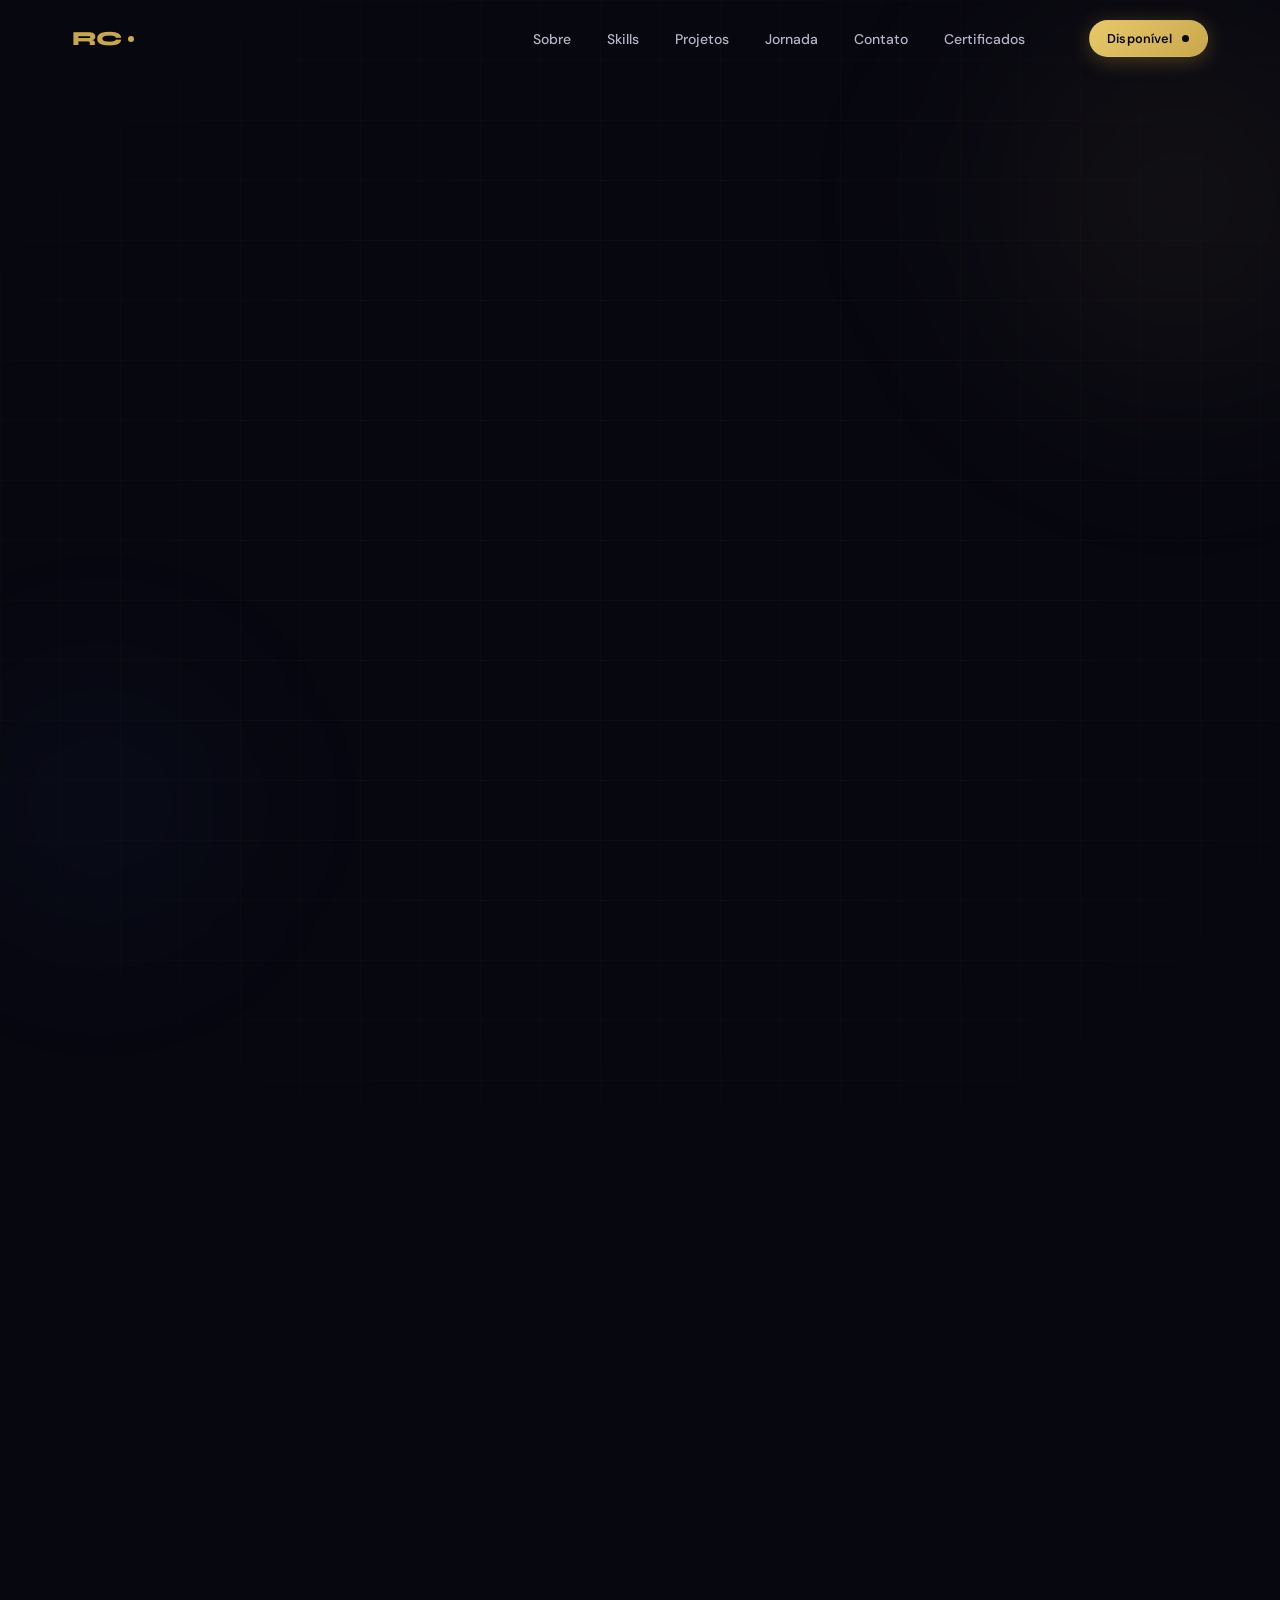
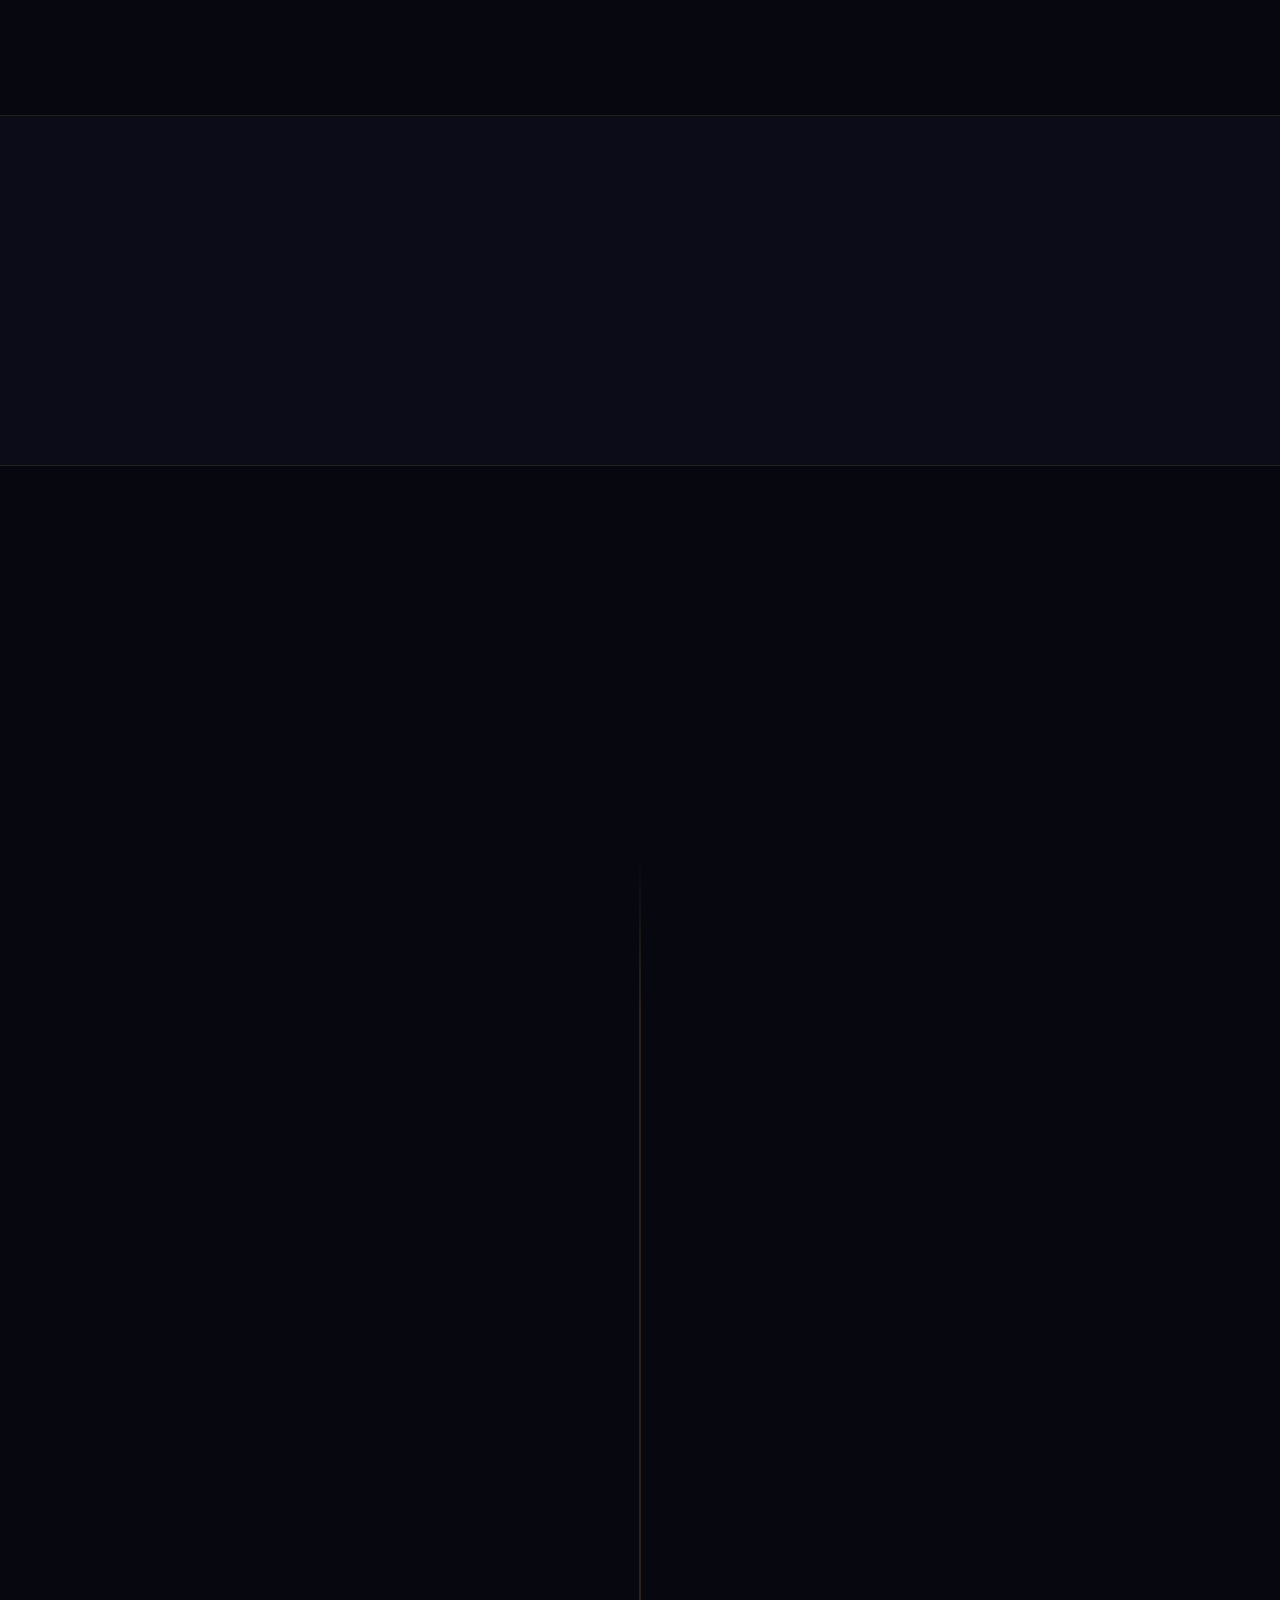
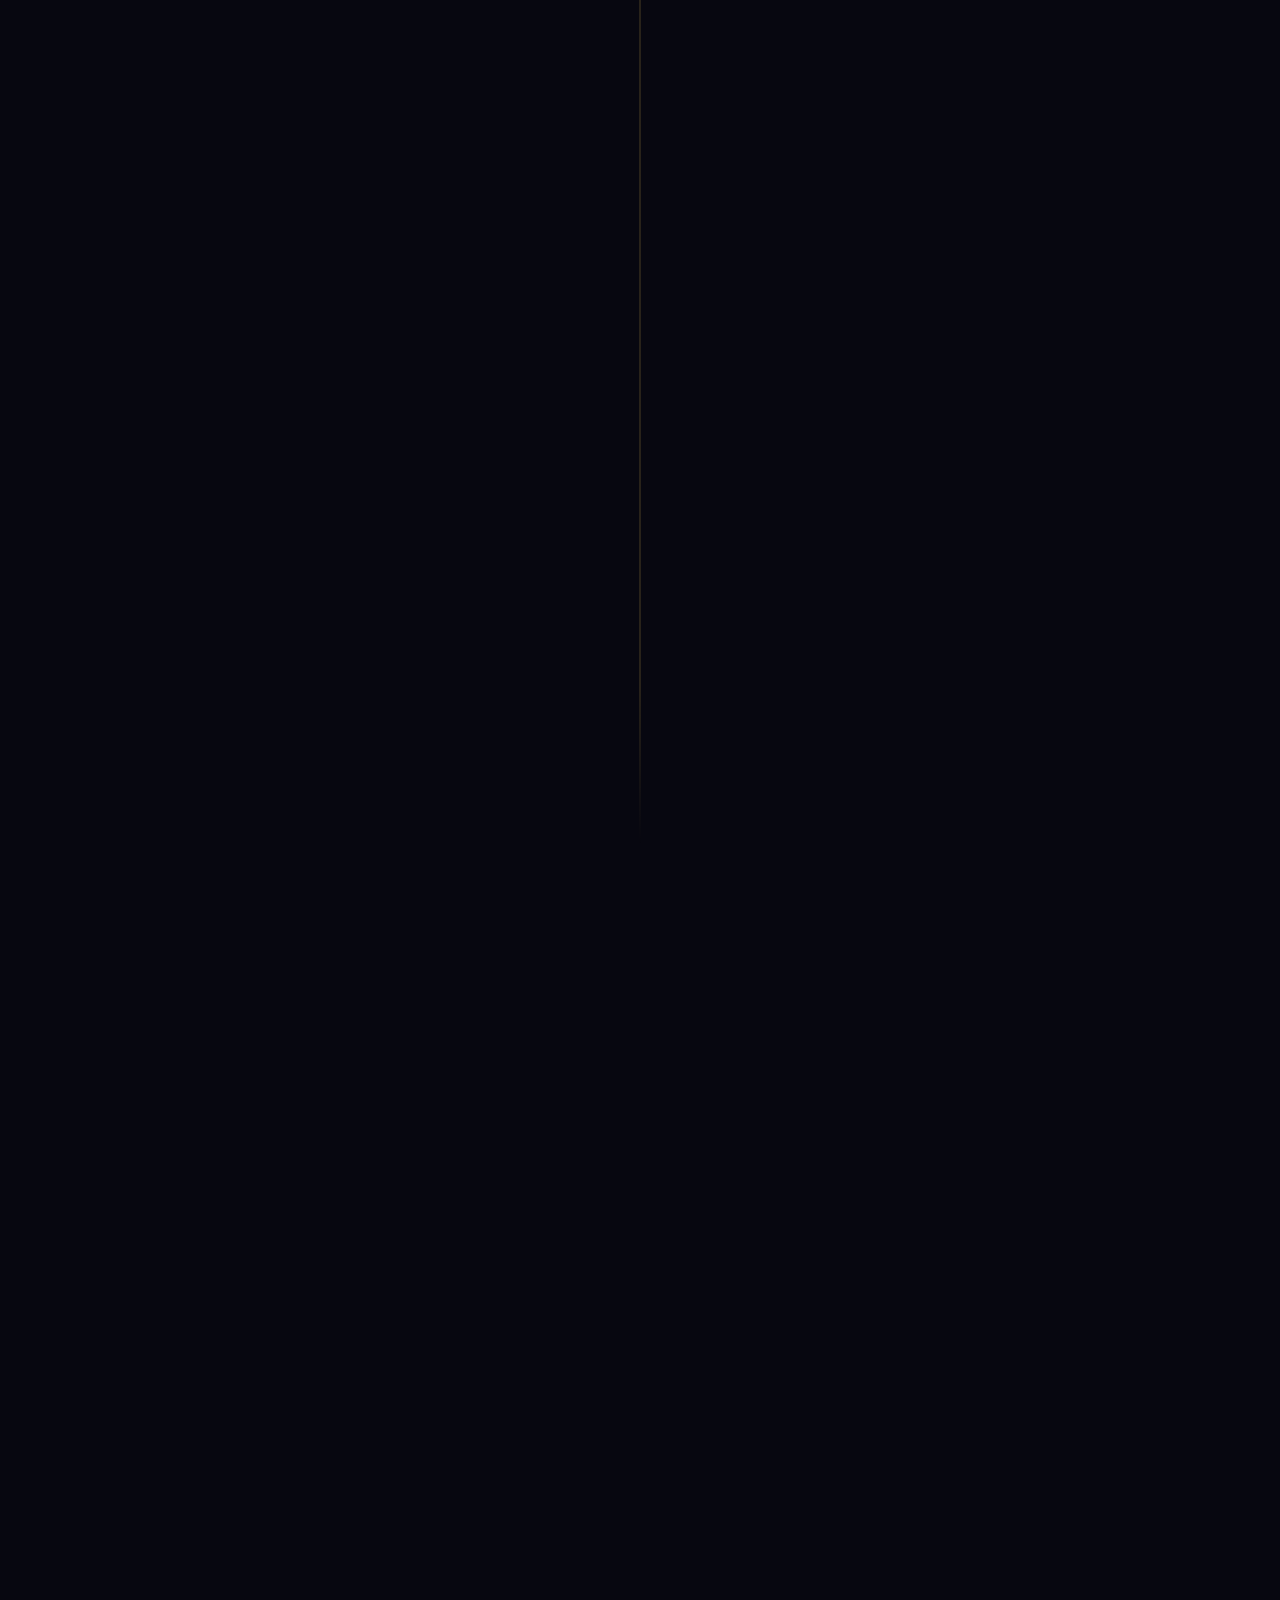
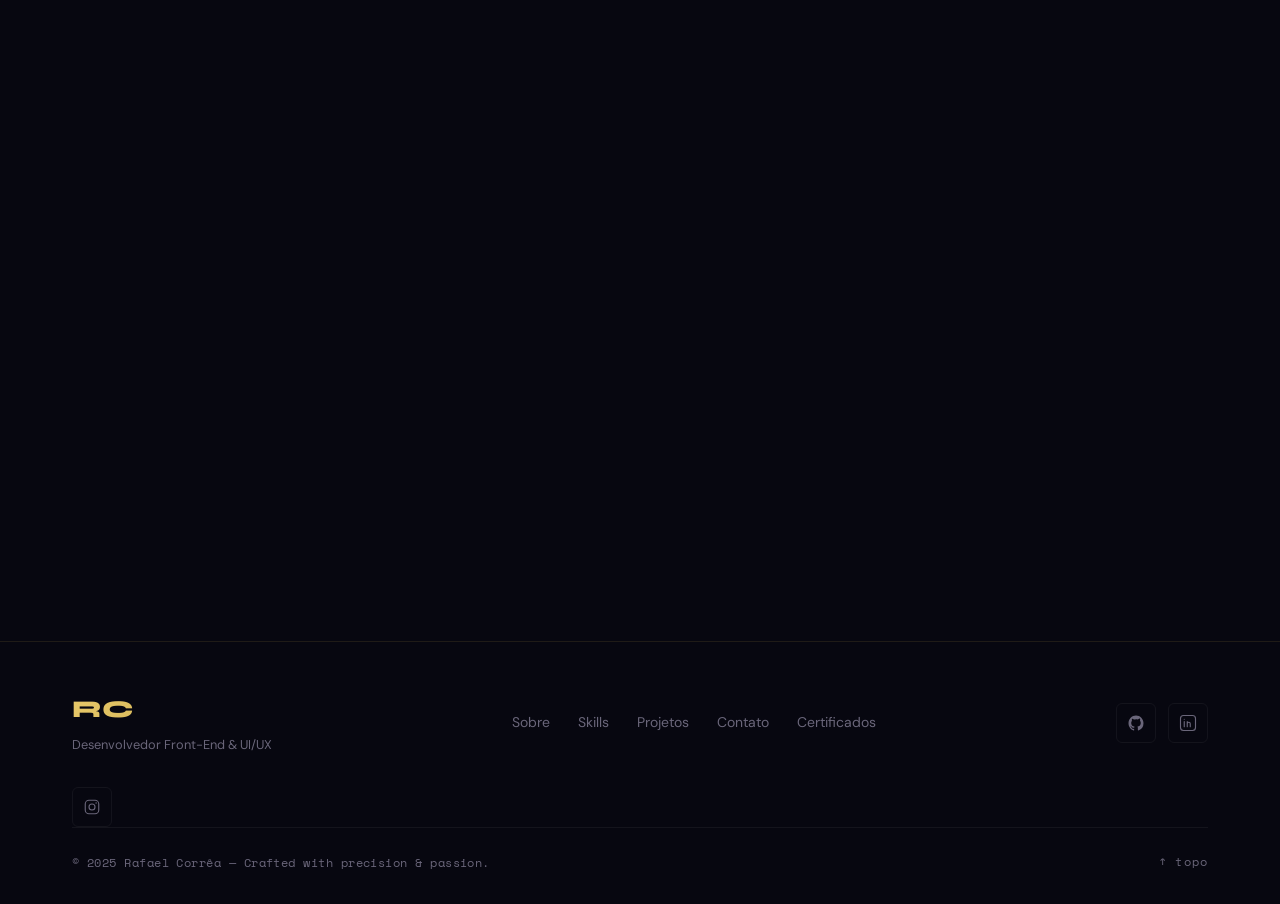
==== commit 0921e954: "new" ====
--- a/index.html
+++ b/index.html
@@ -4,6 +4,19 @@
     <meta charset="UTF-8" />
     <meta name="viewport" content="width=device-width, initial-scale=1.0" />
     <meta http-equiv="X-UA-Compatible" content="IE=edge" />
+    <script type="application/ld+json">
+  {
+    "@context": "https://schema.org",
+    "@type": "Person",
+    "name": "Rafael Corrêa",
+    "jobTitle": "Desenvolvedor Front-End",
+    "url": "https://rafaelcorrea.dev",
+    "sameAs": [
+      "https://github.com/Rafa-code0",
+      "https://www.linkedin.com/in/rafael-correa-silva/"
+    ]
+  }
+  </script>
     <title>Rafael Corrêa | Desenvolvedor Front-End & UI/UX</title>
     <meta
       name="description"
@@ -52,2738 +65,8 @@
       href="https://fonts.googleapis.com/css2?family=Syne:wght@400;500;600;700;800&family=DM+Sans:ital,opsz,wght@0,9..40,300;0,9..40,400;0,9..40,500;0,9..40,600;1,9..40,300&family=Space+Mono:wght@400;700&display=swap"
       rel="stylesheet"
     />
-    <style>
-      :root {
-        /* Colors */
-        --bg-primary: #070710;
-        --bg-secondary: #0c0c18;
-        --bg-tertiary: #12121e;
-        --bg-card: #141422;
-        --bg-glass: rgba(20, 20, 34, 0.6);
-
-        --gold-bright: #e8c96a;
-        --gold-primary: #c8a84b;
-        --gold-mid: #a8882e;
-        --gold-dark: #6b5820;
-        --gold-glow: rgba(200, 168, 75, 0.22);
-        --gold-glow-sm: rgba(200, 168, 75, 0.12);
-
-        --text-primary: #f0ede6;
-        --text-secondary: #b8b4c8;
-        --text-muted: #6a667a;
-        --text-gold: var(--gold-primary);
-
-        --border-subtle: rgba(255, 255, 255, 0.05);
-        --border-glass: rgba(200, 168, 75, 0.12);
-        --border-gold: rgba(200, 168, 75, 0.35);
-
-        /* Typography */
-        --font-display: "Syne", "Segoe UI", sans-serif;
-        --font-body: "DM Sans", "Segoe UI", sans-serif;
-        --font-mono: "Space Mono", "Courier New", monospace;
-
-        /* Spacing */
-        --space-xs: 0.5rem;
-        --space-sm: 1rem;
-        --space-md: 1.5rem;
-        --space-lg: 2.5rem;
-        --space-xl: 4rem;
-        --space-2xl: 6rem;
-        --space-3xl: 8rem;
-
-        /* Sections */
-        --section-py: 7rem;
-
-        /* Border Radius */
-        --radius-sm: 6px;
-        --radius-md: 12px;
-        --radius-lg: 20px;
-        --radius-xl: 32px;
-        --radius-full: 9999px;
-
-        /* Transitions */
-        --ease-out: cubic-bezier(0.16, 1, 0.3, 1);
-        --ease-in-out: cubic-bezier(0.4, 0, 0.2, 1);
-        --ease-spring: cubic-bezier(0.34, 1.56, 0.64, 1);
-        --transition-sm: 0.2s var(--ease-in-out);
-        --transition-md: 0.4s var(--ease-out);
-        --transition-lg: 0.7s var(--ease-out);
-
-        /* Shadows */
-        --shadow-gold: 0 0 40px rgba(200, 168, 75, 0.15);
-        --shadow-card: 0 4px 32px rgba(0, 0, 0, 0.4);
-        --shadow-card-hover:
-          0 16px 64px rgba(0, 0, 0, 0.6), 0 0 40px rgba(200, 168, 75, 0.12);
-        --shadow-glow: 0 0 60px rgba(200, 168, 75, 0.1);
-      }
-
-      
-
-      *,
-      *::before,
-      *::after {
-        box-sizing: border-box;
-        margin: 0;
-        padding: 0;
-      }
-
-      html {
-        scroll-behavior: smooth;
-        font-size: 16px;
-        -webkit-text-size-adjust: 100%;
-        tab-size: 4;
-      }
-
-      body {
-        font-family: var(--font-body);
-        background-color: var(--bg-primary);
-        color: var(--text-primary);
-        line-height: 1.65;
-        overflow-x: hidden;
-        -webkit-font-smoothing: antialiased;
-        -moz-osx-font-smoothing: grayscale;
-        cursor: auto;
-      }
-
-      body.loading {
-        overflow: hidden;
-      }
-
-      body.menu-open {
-        overflow: hidden;
-      }
-
-      /* Skip Link */
-      .skip-link {
-        position: absolute;
-        top: -9999px;
-        left: 1rem;
-        z-index: 10000;
-        background: var(--gold-primary);
-        color: var(--bg-primary);
-        padding: 0.5rem 1rem;
-        font-size: 0.875rem;
-        border-radius: var(--radius-sm);
-      }
-      .skip-link:focus {
-        top: 1rem;
-      }
-
-      a {
-        color: inherit;
-        text-decoration: none;
-        transition: color var(--transition-sm);
-      }
-
-      img {
-        max-width: 100%;
-        height: auto;
-        display: block;
-      }
-
-      ul {
-        list-style: none;
-      }
-
-      button {
-        border: none;
-        background: none;
-        cursor: auto;
-        font-family: inherit;
-      }
-
-      input,
-      textarea {
-        font-family: inherit;
-      }
-
-      .font-mono {
-        font-family: var(--font-mono);
-      }
-      .font-display {
-        font-family: var(--font-display);
-      }
-
-      .container {
-        max-width: 1200px;
-        margin: 0 auto;
-        padding: 0 2rem;
-        width: 100%;
-      }
-
-      .section {
-        padding: var(--section-py) 0;
-        position: relative;
-      }
-
-      .section-header {
-        margin-bottom: var(--space-2xl);
-      }
-
-      .section-label {
-        display: inline-block;
-        font-size: 0.75rem;
-        letter-spacing: 0.2em;
-        text-transform: uppercase;
-        color: var(--gold-primary);
-        margin-bottom: var(--space-sm);
-      }
-
-      .section-title {
-        font-family: var(--font-display);
-        font-size: clamp(2.2rem, 5vw, 3.5rem);
-        font-weight: 700;
-        line-height: 1.1;
-        letter-spacing: -0.02em;
-        color: var(--text-primary);
-        margin-bottom: var(--space-sm);
-      }
-
-      .section-title em {
-        font-style: normal;
-        background: linear-gradient(
-          135deg,
-          var(--gold-bright) 0%,
-          var(--gold-primary) 60%,
-          var(--gold-mid) 100%
-        );
-        -webkit-background-clip: text;
-        -webkit-text-fill-color: transparent;
-        background-clip: text;
-      }
-
-      .section-desc {
-        font-size: 1.1rem;
-        color: var(--text-secondary);
-        max-width: 520px;
-        line-height: 1.7;
-      }
-
-      .btn {
-        display: inline-flex;
-        align-items: center;
-        gap: 0.625rem;
-        padding: 0.75rem 1.75rem;
-        font-family: var(--font-body);
-        font-size: 0.9rem;
-        font-weight: 600;
-        letter-spacing: 0.01em;
-        border-radius: var(--radius-full);
-        border: 1.5px solid transparent;
-        transition: all var(--transition-md);
-        position: relative;
-        overflow: hidden;
-        cursor: auto;
-        white-space: nowrap;
-      }
-
-      .btn::before {
-        content: "";
-        position: absolute;
-        inset: 0;
-        opacity: 0;
-        transition: opacity var(--transition-sm);
-      }
-
-      .btn--gold {
-        background: linear-gradient(
-          135deg,
-          var(--gold-bright) 0%,
-          var(--gold-primary) 100%
-        );
-        color: #0a0a10;
-        border-color: transparent;
-        box-shadow: 0 4px 20px rgba(200, 168, 75, 0.3);
-      }
-
-      .btn--gold::before {
-        background: rgba(255, 255, 255, 0.15);
-      }
-
-      .btn--gold:hover {
-        box-shadow: 0 8px 32px rgba(200, 168, 75, 0.5);
-        transform: translateY(-2px);
-      }
-
-      .btn--gold:hover::before {
-        opacity: 1;
-      }
-
-      .btn--ghost {
-        background: transparent;
-        color: var(--text-secondary);
-        border-color: var(--border-subtle);
-      }
-
-      .btn--ghost:hover {
-        border-color: var(--border-gold);
-        color: var(--gold-primary);
-        background: var(--gold-glow-sm);
-        transform: translateY(-1px);
-      }
-
-      .btn--sm {
-        padding: 0.45rem 1.1rem;
-        font-size: 0.8rem;
-      }
-
-      .btn--lg {
-        padding: 0.875rem 2rem;
-        font-size: 0.95rem;
-      }
-
-      .btn--full {
-        width: 100%;
-        justify-content: center;
-      }
-
-      .btn__pulse {
-        display: inline-block;
-        width: 7px;
-        height: 7px;
-        background: #0a0a10;
-        border-radius: 50%;
-        animation: buttonPulse 1.8s ease-in-out infinite;
-      }
-
-      .glass-card {
-        background: var(--bg-glass);
-        border: 1px solid var(--border-glass);
-        border-radius: var(--radius-lg);
-        backdrop-filter: blur(20px);
-        -webkit-backdrop-filter: blur(20px);
-        box-shadow:
-          var(--shadow-card),
-          inset 0 1px 0 rgba(255, 255, 255, 0.04);
-        transition:
-          box-shadow var(--transition-md),
-          border-color var(--transition-md),
-          transform var(--transition-md);
-      }
-
-      .glass-card:hover {
-        box-shadow: var(--shadow-card-hover);
-        border-color: var(--border-gold);
-      }
-
-      .loader {
-        position: fixed;
-        inset: 0;
-        z-index: 9999;
-        background: var(--bg-primary);
-        display: flex;
-        align-items: center;
-        justify-content: center;
-        transition:
-          opacity 0.6s var(--ease-out),
-          visibility 0.6s;
-      }
-
-      .loader.hidden {
-        opacity: 0;
-        visibility: hidden;
-        pointer-events: none;
-      }
-
-      .loader__inner {
-        display: flex;
-        flex-direction: column;
-        align-items: center;
-        gap: 1.5rem;
-      }
-
-      .loader__logo {
-        display: flex;
-        gap: 0.25rem;
-      }
-
-      .loader__letter {
-        font-family: var(--font-display);
-        font-size: 3.5rem;
-        font-weight: 800;
-        background: linear-gradient(
-          135deg,
-          var(--gold-bright),
-          var(--gold-primary)
-        );
-        -webkit-background-clip: text;
-        -webkit-text-fill-color: transparent;
-        background-clip: text;
-        animation: loaderLetterIn 0.8s var(--ease-spring) both;
-      }
-
-      .loader__letter:nth-child(2) {
-        animation-delay: 0.08s;
-      }
-
-      .loader__bar {
-        width: 180px;
-        height: 2px;
-        background: rgba(200, 168, 75, 0.15);
-        border-radius: var(--radius-full);
-        overflow: hidden;
-      }
-
-      .loader__bar-fill {
-        height: 100%;
-        width: 0;
-        background: linear-gradient(
-          90deg,
-          var(--gold-primary),
-          var(--gold-bright)
-        );
-        border-radius: var(--radius-full);
-        animation: loaderFill 1.8s var(--ease-out) 0.3s forwards;
-      }
-
-      .loader__text {
-        font-size: 0.7rem;
-        letter-spacing: 0.2em;
-        text-transform: uppercase;
-        color: var(--text-muted);
-        animation: loaderTextIn 0.6s var(--ease-out) 0.4s both;
-      }
-
-      .cursor {
-        position: fixed;
-        top: 0;
-        left: 0;
-        pointer-events: none;
-        z-index: 9998;
-        mix-blend-mode: normal;
-      }
-
-      .cursor__dot {
-        position: absolute;
-        width: 6px;
-        height: 6px;
-        background: var(--gold-primary);
-        border-radius: 50%;
-        transform: translate(-50%, -50%);
-        transition:
-          width 0.2s,
-          height 0.2s,
-          background 0.2s;
-      }
-
-      .cursor__ring {
-        position: absolute;
-        width: 36px;
-        height: 36px;
-        border: 1.5px solid rgba(200, 168, 75, 0.5);
-        border-radius: 50%;
-        transform: translate(-50%, -50%);
-        transition:
-          width 0.35s var(--ease-out),
-          height 0.35s var(--ease-out),
-          border-color 0.2s,
-          transform 0.35s var(--ease-out);
-      }
-
-      body.cursor-hover .cursor__dot {
-        width: 10px;
-        height: 10px;
-        background: var(--gold-bright);
-      }
-
-      body.cursor-hover .cursor__ring {
-        width: 56px;
-        height: 56px;
-        border-color: rgba(200, 168, 75, 0.3);
-      }
-
-      body.cursor-click .cursor__ring {
-        width: 28px;
-        height: 28px;
-        border-color: var(--gold-primary);
-      }
-
-      .particle-canvas {
-        position: fixed;
-        inset: 0;
-        z-index: 0;
-        pointer-events: none;
-        opacity: 0.5;
-      }
-
-      .navbar {
-        position: fixed;
-        top: 0;
-        left: 0;
-        right: 0;
-        z-index: 1000;
-        padding: 1.25rem 0;
-        transition:
-          background var(--transition-md),
-          padding var(--transition-md),
-          border-color var(--transition-md);
-        border-bottom: 1px solid transparent;
-      }
-
-      .navbar.scrolled {
-        background: rgba(7, 7, 16, 0.92);
-        backdrop-filter: blur(24px);
-        -webkit-backdrop-filter: blur(24px);
-        padding: 0.875rem 0;
-        border-bottom-color: var(--border-glass);
-      }
-
-      .navbar__inner {
-        display: flex;
-        align-items: center;
-        gap: 2rem;
-      }
-
-      .navbar__logo {
-        display: flex;
-        align-items: center;
-        gap: 0.4rem;
-        font-family: var(--font-display);
-        font-size: 1.25rem;
-        font-weight: 800;
-        color: var(--gold-primary);
-        transition: color var(--transition-sm);
-        flex-shrink: 0;
-      }
-
-      .navbar__logo:hover {
-        color: var(--gold-bright);
-      }
-
-      .navbar__logo-mark {
-        letter-spacing: -0.03em;
-      }
-
-      .navbar__logo-dot {
-        width: 6px;
-        height: 6px;
-        background: var(--gold-primary);
-        border-radius: 50%;
-        animation: pulseDot 2s ease-in-out infinite;
-      }
-
-      .navbar__links {
-        display: flex;
-        align-items: center;
-        gap: 0.25rem;
-        margin-left: auto;
-      }
-
-      .navbar__link {
-        padding: 0.5rem 1rem;
-        font-size: 0.875rem;
-        font-weight: 500;
-        color: var(--text-secondary);
-        border-radius: var(--radius-full);
-        transition:
-          color var(--transition-sm),
-          background var(--transition-sm);
-        position: relative;
-      }
-
-      .navbar__link::after {
-        content: "";
-        position: absolute;
-        bottom: 6px;
-        left: 50%;
-        transform: translateX(-50%) scaleX(0);
-        width: calc(100% - 2rem);
-        height: 1px;
-        background: var(--gold-primary);
-        border-radius: var(--radius-full);
-        transition: transform var(--transition-sm);
-        transform-origin: center;
-      }
-
-      .navbar__link:hover {
-        color: var(--text-primary);
-      }
-
-      .navbar__link:hover::after,
-      .navbar__link.active::after {
-        transform: translateX(-50%) scaleX(1);
-      }
-
-      .navbar__link.active {
-        color: var(--gold-primary);
-      }
-
-      .navbar__actions {
-        display: flex;
-        align-items: center;
-        gap: 1rem;
-        margin-left: 1rem;
-      }
-
-      .navbar__hamburger {
-        display: none;
-        flex-direction: column;
-        gap: 5px;
-        padding: 4px;
-        cursor: auto;
-      }
-
-      .navbar__hamburger span {
-        display: block;
-        width: 24px;
-        height: 1.5px;
-        background: var(--text-primary);
-        border-radius: 2px;
-        transition: all var(--transition-sm);
-        transform-origin: center;
-      }
-
-      .navbar__hamburger.active span:nth-child(1) {
-        transform: translateY(6.5px) rotate(45deg);
-      }
-      .navbar__hamburger.active span:nth-child(2) {
-        opacity: 0;
-        transform: scaleX(0);
-      }
-      .navbar__hamburger.active span:nth-child(3) {
-        transform: translateY(-6.5px) rotate(-45deg);
-      }
-
-      /* Mobile Menu */
-      .mobile-menu {
-        position: fixed;
-        inset: 0;
-        z-index: 999;
-        background: rgba(7, 7, 16, 0.97);
-        backdrop-filter: blur(30px);
-        -webkit-backdrop-filter: blur(30px);
-        display: flex;
-        flex-direction: column;
-        align-items: center;
-        justify-content: center;
-        gap: 2rem;
-        opacity: 0;
-        visibility: hidden;
-        transform: scale(1.02);
-        transition:
-          opacity 0.4s var(--ease-out),
-          visibility 0.4s,
-          transform 0.4s var(--ease-out);
-      }
-
-      .mobile-menu.active {
-        opacity: 1;
-        visibility: visible;
-        transform: scale(1);
-      }
-
-      .mobile-menu__links {
-        display: flex;
-        flex-direction: column;
-        align-items: center;
-        gap: 0.5rem;
-      }
-
-      .mobile-menu__link {
-        font-family: var(--font-display);
-        font-size: clamp(2rem, 8vw, 3rem);
-        font-weight: 700;
-        color: var(--text-primary);
-        transition:
-          color var(--transition-sm),
-          transform var(--transition-sm);
-        display: block;
-        padding: 0.25rem 1rem;
-      }
-
-      .mobile-menu__link:hover {
-        color: var(--gold-primary);
-        transform: translateX(8px);
-      }
-
-      .mobile-menu__social {
-        display: flex;
-        gap: 1.5rem;
-      }
-
-      .mobile-menu__social a {
-        font-family: var(--font-mono);
-        font-size: 0.75rem;
-        letter-spacing: 0.15em;
-        color: var(--text-muted);
-        transition: color var(--transition-sm);
-      }
-
-      .mobile-menu__social a:hover {
-        color: var(--gold-primary);
-      }
-
-      .hero {
-        min-height: 100dvh;
-        display: flex;
-        flex-direction: column;
-        justify-content: center;
-        position: relative;
-        overflow: hidden;
-        padding-top: 6rem;
-        z-index: 1;
-      }
-
-      .hero__bg-grid {
-        position: absolute;
-        inset: 0;
-        background-image:
-          linear-gradient(rgba(200, 168, 75, 0.03) 1px, transparent 1px),
-          linear-gradient(90deg, rgba(200, 168, 75, 0.03) 1px, transparent 1px);
-        background-size: 60px 60px;
-        mask-image: radial-gradient(
-          ellipse 80% 80% at 50% 50%,
-          black 40%,
-          transparent 100%
-        );
-      }
-
-      .hero__orb {
-        position: absolute;
-        border-radius: 50%;
-        filter: blur(80px);
-        pointer-events: none;
-      }
-
-      .hero__orb--1 {
-        width: 600px;
-        height: 600px;
-        background: radial-gradient(
-          circle,
-          rgba(200, 168, 75, 0.08) 0%,
-          transparent 70%
-        );
-        top: -100px;
-        right: -200px;
-        animation: orbFloat1 12s ease-in-out infinite;
-      }
-
-      .hero__orb--2 {
-        width: 400px;
-        height: 400px;
-        background: radial-gradient(
-          circle,
-          rgba(74, 158, 255, 0.05) 0%,
-          transparent 70%
-        );
-        bottom: 100px;
-        left: -100px;
-        animation: orbFloat2 15s ease-in-out infinite;
-      }
-
-      .hero__inner {
-        position: relative;
-        z-index: 2;
-      }
-
-      .hero__badge {
-        display: inline-flex;
-        align-items: center;
-        gap: 0.625rem;
-        padding: 0.4rem 1rem;
-        border-radius: var(--radius-full);
-        border: 1px solid var(--border-gold);
-        background: var(--gold-glow-sm);
-        font-size: 0.75rem;
-        letter-spacing: 0.12em;
-        color: var(--gold-primary);
-        margin-bottom: 2rem;
-        text-transform: uppercase;
-      }
-
-      .hero__badge-dot {
-        width: 7px;
-        height: 7px;
-        background: var(--gold-primary);
-        border-radius: 50%;
-        animation: pulseDot 1.8s ease-in-out infinite;
-      }
-
-      .hero__title {
-        font-family: var(--font-display);
-        font-size: clamp(3rem, 8.5vw, 6.5rem);
-        font-weight: 800;
-        line-height: 1.03;
-        letter-spacing: -0.03em;
-        margin-bottom: 1.75rem;
-      }
-
-      .hero__title-line {
-        display: block;
-        color: var(--text-primary);
-      }
-
-      .hero__title-line--gold {
-        background: linear-gradient(
-          135deg,
-          var(--gold-bright) 0%,
-          var(--gold-primary) 55%,
-          var(--gold-mid) 100%
-        );
-        -webkit-background-clip: text;
-        -webkit-text-fill-color: transparent;
-        background-clip: text;
-        filter: drop-shadow(0 0 30px rgba(200, 168, 75, 0.3));
-      }
-
-      .hero__subtitle {
-        font-size: clamp(1rem, 2vw, 1.2rem);
-        color: var(--text-secondary);
-        line-height: 1.7;
-        max-width: 520px;
-        margin-bottom: 2.5rem;
-      }
-
-      .hero__cta {
-        display: flex;
-        flex-wrap: wrap;
-        gap: 1rem;
-        margin-bottom: 3rem;
-      }
-
-      .hero__meta {
-        display: flex;
-        align-items: center;
-        gap: 1rem;
-        flex-wrap: wrap;
-      }
-
-      .hero__meta-item {
-        display: flex;
-        align-items: center;
-        gap: 0.375rem;
-        font-size: 0.75rem;
-        color: var(--text-muted);
-        letter-spacing: 0.05em;
-      }
-
-      .hero__meta-item svg {
-        color: var(--gold-dark);
-      }
-
-      .hero__meta-divider {
-        color: var(--text-muted);
-        opacity: 0.4;
-      }
-
-      .hero__scroll-hint {
-        position: absolute;
-        bottom: 2.5rem;
-        left: 50%;
-        transform: translateX(-50%);
-        display: flex;
-        flex-direction: column;
-        align-items: center;
-        gap: 0.75rem;
-        z-index: 2;
-      }
-
-      .hero__scroll-line {
-        width: 1px;
-        height: 48px;
-        background: linear-gradient(
-          to bottom,
-          var(--gold-primary),
-          transparent
-        );
-        animation: scrollLine 2s ease-in-out infinite;
-      }
-
-      .hero__scroll-hint span {
-        font-size: 0.65rem;
-        letter-spacing: 0.2em;
-        text-transform: uppercase;
-        color: var(--text-muted);
-      }
-
-      .about__grid {
-        display: grid;
-        grid-template-columns: 340px 1fr;
-        gap: 5rem;
-        align-items: center;
-      }
-
-      .about__visual {
-        display: flex;
-        justify-content: center;
-      }
-
-      .about__avatar-wrap {
-        position: relative;
-        width: 280px;
-        height: 280px;
-      }
-
-      .about__avatar {
-        position: relative;
-        width: 100%;
-        height: 100%;
-      }
-
-      .about__avatar-inner {
-        width: 100%;
-        height: 100%;
-        border-radius: 50%;
-        background: linear-gradient(135deg, var(--bg-tertiary), var(--bg-card));
-        border: 1.5px solid var(--border-gold);
-        display: flex;
-        align-items: center;
-        justify-content: center;
-        box-shadow:
-          var(--shadow-gold),
-          inset 0 0 60px rgba(200, 168, 75, 0.05);
-        position: relative;
-        z-index: 1;
-      }
-
-      .about__avatar-initials {
-        font-family: var(--font-display);
-        font-size: 4rem;
-        font-weight: 800;
-        background: linear-gradient(
-          135deg,
-          var(--gold-bright),
-          var(--gold-primary)
-        );
-        -webkit-background-clip: text;
-        -webkit-text-fill-color: transparent;
-        background-clip: text;
-      }
-
-      .about__avatar-ring {
-        position: absolute;
-        border-radius: 50%;
-        border: 1px solid var(--border-gold);
-        top: 50%;
-        left: 50%;
-        transform: translate(-50%, -50%);
-      }
-
-      .about__avatar-ring--1 {
-        width: calc(100% + 24px);
-        height: calc(100% + 24px);
-        opacity: 0.4;
-        animation: ringRotate 12s linear infinite;
-      }
-
-      .about__avatar-ring--2 {
-        width: calc(100% + 48px);
-        height: calc(100% + 48px);
-        opacity: 0.15;
-        animation: ringRotate 20s linear infinite reverse;
-      }
-
-      .about__avatar-card {
-        position: absolute;
-        bottom: -20px;
-        right: -20px;
-        padding: 0.75rem 1.25rem;
-        display: flex;
-        align-items: center;
-        gap: 0.75rem;
-        z-index: 2;
-      }
-
-      .about__avatar-card-label {
-        font-size: 0.65rem;
-        letter-spacing: 0.1em;
-        text-transform: uppercase;
-        color: var(--text-muted);
-        display: block;
-      }
-
-      .about__avatar-card-value {
-        font-size: 0.85rem;
-        font-weight: 600;
-        color: var(--text-primary);
-        display: flex;
-        align-items: center;
-        gap: 0.5rem;
-      }
-
-      .pulse-dot {
-        display: inline-block;
-        width: 8px;
-        height: 8px;
-        background: #4ade80;
-        border-radius: 50%;
-        position: relative;
-        flex-shrink: 0;
-      }
-
-      .pulse-dot::after {
-        content: "";
-        position: absolute;
-        inset: -3px;
-        border-radius: 50%;
-        background: rgba(74, 222, 128, 0.35);
-        animation: pulseDot 1.8s ease-in-out infinite;
-      }
-
-      .about__lead {
-        font-size: 1.2rem;
-        line-height: 1.65;
-        color: var(--text-primary);
-        font-weight: 400;
-        margin-bottom: 1.25rem;
-      }
-
-      .about__lead strong {
-        color: var(--gold-primary);
-        font-weight: 600;
-      }
-
-      .about__body {
-        font-size: 1rem;
-        color: var(--text-secondary);
-        line-height: 1.75;
-        margin-bottom: 1rem;
-      }
-
-      .about__body em {
-        font-style: normal;
-        color: var(--gold-primary);
-      }
-
-      .about__values {
-        display: flex;
-        flex-direction: column;
-        gap: 1rem;
-        margin: 2rem 0;
-      }
-
-      .about__value-item {
-        display: flex;
-        gap: 1rem;
-        align-items: flex-start;
-      }
-
-      .about__value-icon {
-        color: var(--gold-primary);
-        font-size: 0.9rem;
-        margin-top: 0.1rem;
-        flex-shrink: 0;
-      }
-
-      .about__value-item strong {
-        display: block;
-        font-size: 0.9rem;
-        font-weight: 600;
-        color: var(--text-primary);
-        margin-bottom: 0.1rem;
-      }
-
-      .about__value-item p {
-        font-size: 0.85rem;
-        color: var(--text-muted);
-      }
-
-      .about__cta-row {
-        display: flex;
-        gap: 1rem;
-        flex-wrap: wrap;
-        margin-top: 1.5rem;
-      }
-
-      .skills__categories {
-        display: grid;
-        grid-template-columns: repeat(2, 1fr);
-        gap: 1.5rem;
-        margin-bottom: 3rem;
-      }
-
-      .skills__category {
-        padding: 2rem;
-      }
-
-      .skills__category-header {
-        display: flex;
-        align-items: center;
-        gap: 0.75rem;
-        margin-bottom: 1.75rem;
-      }
-
-      .skills__category-icon {
-        color: var(--gold-primary);
-        font-size: 1.1rem;
-      }
-
-      .skills__category-title {
-        font-family: var(--font-display);
-        font-size: 1.1rem;
-        font-weight: 700;
-        color: var(--text-primary);
-      }
-
-      .skills__list {
-        display: flex;
-        flex-direction: column;
-        gap: 1.25rem;
-      }
-
-      .skill-item__info {
-        display: flex;
-        justify-content: space-between;
-        align-items: center;
-        margin-bottom: 0.4rem;
-      }
-
-      .skill-item__name {
-        font-size: 0.875rem;
-        font-weight: 500;
-        color: var(--text-secondary);
-      }
-
-      .skill-item__level {
-        font-size: 0.72rem;
-        color: var(--gold-primary);
-        letter-spacing: 0.05em;
-      }
-
-      .skill-item__bar {
-        height: 3px;
-        background: rgba(255, 255, 255, 0.06);
-        border-radius: var(--radius-full);
-        overflow: hidden;
-      }
-
-      .skill-item__fill {
-        height: 100%;
-        width: 0;
-        border-radius: var(--radius-full);
-        background: linear-gradient(
-          90deg,
-          var(--gold-primary),
-          var(--gold-bright)
-        );
-        transition: width 1.2s var(--ease-out);
-        box-shadow: 0 0 8px var(--gold-glow);
-      }
-
-      /* Tech Cloud */
-      .tech-cloud {
-        padding: 2rem;
-        border-radius: var(--radius-lg);
-        background: var(--bg-glass);
-        border: 1px solid var(--border-glass);
-      }
-
-      .tech-cloud__label {
-        font-size: 0.7rem;
-        letter-spacing: 0.15em;
-        text-transform: uppercase;
-        color: var(--text-muted);
-        margin-bottom: 1.25rem;
-      }
-
-      .tech-cloud__pills {
-        display: flex;
-        flex-wrap: wrap;
-        gap: 0.5rem;
-      }
-
-      .tech-pill {
-        padding: 0.35rem 0.875rem;
-        background: var(--bg-tertiary);
-        border: 1px solid var(--border-subtle);
-        border-radius: var(--radius-full);
-        font-size: 0.78rem;
-        font-weight: 500;
-        color: var(--text-secondary);
-        transition: all var(--transition-sm);
-      }
-
-      .tech-pill:hover {
-        border-color: var(--border-gold);
-        color: var(--gold-primary);
-        background: var(--gold-glow-sm);
-        transform: translateY(-1px);
-      }
-
-      .projects__grid {
-        display: grid;
-        grid-template-columns: repeat(3, 1fr);
-        gap: 1.5rem;
-        margin-bottom: 3rem;
-      }
-
-      .project-card {
-        background: var(--bg-glass);
-        border: 1px solid var(--border-glass);
-        border-radius: var(--radius-lg);
-        overflow: hidden;
-        transition: all var(--transition-md);
-        position: relative;
-      }
-
-      .project-card:hover {
-        border-color: var(--border-gold);
-        transform: translateY(-6px);
-        box-shadow: var(--shadow-card-hover);
-      }
-
-      .project-card__visual {
-        position: relative;
-        height: 200px;
-        overflow: hidden;
-      }
-
-      .project-card__thumb {
-        width: 100%;
-        height: 100%;
-        display: flex;
-        align-items: center;
-        justify-content: center;
-        position: relative;
-        transition: transform var(--transition-md);
-      }
-
-      .project-card:hover .project-card__thumb {
-        transform: scale(1.04);
-      }
-
-      /* Card themes */
-      .project-card__thumb--cordel {
-        background: linear-gradient(
-          135deg,
-          #1a0e00 0%,
-          #2d1a00 40%,
-          #1a0e00 100%
-        );
-      }
-
-      .project-card__thumb--cordel::before {
-        content: "CORDEL";
-        font-family: var(--font-display);
-        font-size: 2rem;
-        font-weight: 800;
-        color: rgba(200, 168, 75, 0.25);
-        letter-spacing: 0.3em;
-      }
-
-      .project-card__thumb--android {
-        background: linear-gradient(
-          135deg,
-          #003314 0%,
-          #005522 40%,
-          #003314 100%
-        );
-      }
-
-      .project-card__thumb--android::before {
-        content: "ANDROID";
-        font-family: var(--font-display);
-        font-size: 1.6rem;
-        font-weight: 800;
-        color: rgba(74, 222, 128, 0.25);
-        letter-spacing: 0.25em;
-      }
-
-      .project-card__thumb--church {
-        background: linear-gradient(
-          135deg,
-          #0d0028 0%,
-          #1a0044 40%,
-          #0d0028 100%
-        );
-      }
-
-      .project-card__thumb--church::before {
-        content: "IEADIP";
-        font-family: var(--font-display);
-        font-size: 2rem;
-        font-weight: 800;
-        color: rgba(120, 60, 200, 0.3);
-        letter-spacing: 0.25em;
-      }
-
-      .project-card__thumb--java {
-        background: linear-gradient(
-          135deg,
-          #180a00 0%,
-          #2e1500 40%,
-          #180a00 100%
-        );
-      }
-
-      .project-card__thumb--java::before {
-        content: "JAVA";
-        font-family: var(--font-display);
-        font-size: 2.5rem;
-        font-weight: 800;
-        color: rgba(240, 120, 40, 0.25);
-        letter-spacing: 0.3em;
-      }
-
-      .project-card__thumb--python {
-        background: linear-gradient(
-          135deg,
-          #001a2e 0%,
-          #002d4a 40%,
-          #001a2e 100%
-        );
-      }
-
-      .project-card__thumb--python::before {
-        content: "PYTHON";
-        font-family: var(--font-display);
-        font-size: 1.5rem;
-        font-weight: 800;
-        color: rgba(60, 160, 220, 0.25);
-        letter-spacing: 0.2em;
-      }
-
-      .project-card__thumb--future {
-        background: linear-gradient(
-          135deg,
-          #0a0a18 0%,
-          #141428 40%,
-          #0a0a18 100%
-        );
-        background-size: 200% 200%;
-        animation: gradientShift 4s ease-in-out infinite;
-      }
-
-      .project-card__thumb--future::before {
-        content: "{ }";
-        font-family: var(--font-mono);
-        font-size: 2.5rem;
-        color: rgba(200, 168, 75, 0.15);
-      }
-
-      .project-card__thumb-label {
-        position: absolute;
-        top: 1rem;
-        left: 1rem;
-        font-size: 0.65rem;
-        letter-spacing: 0.15em;
-        color: rgba(200, 168, 75, 0.4);
-      }
-
-      .project-card__coming-badge {
-        position: absolute;
-        top: 1rem;
-        right: 1rem;
-        padding: 0.25rem 0.625rem;
-        border: 1px solid var(--border-gold);
-        border-radius: var(--radius-full);
-        font-size: 0.65rem;
-        letter-spacing: 0.1em;
-        color: var(--gold-primary);
-        background: var(--gold-glow-sm);
-      }
-
-      .project-card__overlay {
-        position: absolute;
-        inset: 0;
-        background: rgba(7, 7, 16, 0.88);
-        display: flex;
-        align-items: center;
-        justify-content: center;
-        opacity: 0;
-        transition: opacity var(--transition-sm);
-        backdrop-filter: blur(4px);
-      }
-
-      .project-card:hover .project-card__overlay {
-        opacity: 1;
-      }
-
-      .project-card__overlay-links {
-        display: flex;
-        gap: 1rem;
-      }
-
-      .project-card__icon-link {
-        width: 44px;
-        height: 44px;
-        border-radius: 50%;
-        border: 1px solid var(--border-gold);
-        background: var(--gold-glow-sm);
-        display: flex;
-        align-items: center;
-        justify-content: center;
-        color: var(--gold-primary);
-        transition: all var(--transition-sm);
-        transform: scale(0.8);
-      }
-
-      .project-card:hover .project-card__icon-link {
-        transform: scale(1);
-      }
-
-      .project-card__icon-link:hover {
-        background: var(--gold-glow);
-        color: var(--gold-bright);
-        transform: scale(1.1) !important;
-      }
-
-      .project-card__body {
-        padding: 1.5rem;
-      }
-
-      .project-card__tags {
-        display: flex;
-        flex-wrap: wrap;
-        gap: 0.375rem;
-        margin-bottom: 0.75rem;
-      }
-
-      .tag {
-        padding: 0.2rem 0.6rem;
-        background: var(--bg-tertiary);
-        border: 1px solid var(--border-subtle);
-        border-radius: var(--radius-full);
-        font-size: 0.7rem;
-        color: var(--text-muted);
-        letter-spacing: 0.03em;
-      }
-
-      .project-card__title {
-        font-family: var(--font-display);
-        font-size: 1.1rem;
-        font-weight: 700;
-        color: var(--text-primary);
-        margin-bottom: 0.625rem;
-        transition: color var(--transition-sm);
-      }
-
-      .project-card:hover .project-card__title {
-        color: var(--gold-primary);
-      }
-
-      .project-card__desc {
-        font-size: 0.875rem;
-        color: var(--text-muted);
-        line-height: 1.65;
-        margin-bottom: 1.25rem;
-      }
-
-      .project-card__footer {
-        display: flex;
-        gap: 1.25rem;
-        align-items: center;
-      }
-
-      .project-card__link {
-        font-size: 0.8rem;
-        font-weight: 600;
-        color: var(--text-muted);
-        letter-spacing: 0.03em;
-        transition: color var(--transition-sm);
-      }
-
-      .project-card__link:hover {
-        color: var(--gold-primary);
-      }
-
-      .project-card__link--demo {
-        color: var(--gold-dark);
-      }
-
-      .project-card__link--demo:hover {
-        color: var(--gold-bright);
-      }
-
-      .project-card__soon {
-        font-size: 0.75rem;
-        color: var(--text-muted);
-        letter-spacing: 0.05em;
-      }
-
-      .projects__more {
-        text-align: center;
-      }
-
-      .stats {
-        padding: 5rem 0;
-        background: var(--bg-secondary);
-        border-top: 1px solid var(--border-glass);
-        border-bottom: 1px solid var(--border-glass);
-      }
-
-      .stats__grid {
-        display: grid;
-        grid-template-columns: repeat(4, 1fr);
-        gap: 1.5rem;
-      }
-
-      .stat-card {
-        padding: 2rem;
-        text-align: center;
-      }
-
-      .stat-card__number {
-        font-family: var(--font-display);
-        font-size: clamp(2.5rem, 5vw, 3.5rem);
-        font-weight: 800;
-        background: linear-gradient(
-          135deg,
-          var(--gold-bright),
-          var(--gold-primary)
-        );
-        -webkit-background-clip: text;
-        -webkit-text-fill-color: transparent;
-        background-clip: text;
-        display: inline;
-      }
-
-      .stat-card__plus {
-        font-family: var(--font-display);
-        font-size: 1.5rem;
-        font-weight: 700;
-        color: var(--gold-primary);
-      }
-
-      .stat-card__label {
-        font-size: 0.85rem;
-        color: var(--text-muted);
-        margin-top: 0.5rem;
-        font-weight: 500;
-      }
-
-      .timeline {
-        max-width: 800px;
-        margin: 0 auto;
-        position: relative;
-      }
-
-      .timeline::before {
-        content: "";
-        position: absolute;
-        left: 50%;
-        top: 0;
-        bottom: 0;
-        width: 1px;
-        background: linear-gradient(
-          to bottom,
-          transparent,
-          var(--border-gold) 10%,
-          var(--border-gold) 90%,
-          transparent
-        );
-        transform: translateX(-50%);
-      }
-
-      .timeline__item {
-        display: grid;
-        grid-template-columns: 1fr auto 1fr;
-        gap: 2rem;
-        align-items: start;
-        margin-bottom: 3rem;
-        position: relative;
-      }
-
-      .timeline__item--right .timeline__content {
-        grid-column: 3;
-        grid-row: 1;
-      }
-
-      .timeline__item--right .timeline__marker {
-        grid-column: 2;
-        grid-row: 1;
-      }
-
-      .timeline__item:not(.timeline__item--right) .timeline__content {
-        grid-column: 1;
-      }
-
-      .timeline__item:not(.timeline__item--right) .timeline__marker {
-        grid-column: 2;
-      }
-
-      .timeline__marker {
-        display: flex;
-        flex-direction: column;
-        align-items: center;
-        padding-top: 1.25rem;
-      }
-
-      .timeline__dot {
-        width: 14px;
-        height: 14px;
-        border-radius: 50%;
-        background: var(--bg-primary);
-        border: 2px solid var(--gold-mid);
-        box-shadow: 0 0 0 4px var(--gold-glow-sm);
-        flex-shrink: 0;
-        transition: all var(--transition-md);
-      }
-
-      .timeline__dot--active {
-        background: var(--gold-primary);
-        border-color: var(--gold-bright);
-        box-shadow:
-          0 0 0 6px var(--gold-glow),
-          0 0 20px var(--gold-glow);
-        animation: dotPulse 2s ease-in-out infinite;
-      }
-
-      .timeline__content {
-        padding: 1.5rem;
-        max-width: 100%;
-      }
-
-      .timeline__content--active {
-        border-color: var(--border-gold);
-        box-shadow: var(--shadow-gold);
-      }
-
-      .timeline__date {
-        font-size: 0.7rem;
-        letter-spacing: 0.15em;
-        color: var(--gold-primary);
-        text-transform: uppercase;
-        display: block;
-        margin-bottom: 0.5rem;
-      }
-
-      .timeline__title {
-        font-family: var(--font-display);
-        font-size: 1.15rem;
-        font-weight: 700;
-        color: var(--text-primary);
-        margin-bottom: 0.5rem;
-        display: flex;
-        align-items: center;
-        gap: 0.5rem;
-      }
-
-      .timeline__desc {
-        font-size: 0.875rem;
-        color: var(--text-muted);
-        line-height: 1.65;
-        margin-bottom: 1rem;
-      }
-
-      .timeline__tags {
-        display: flex;
-        flex-wrap: wrap;
-        gap: 0.375rem;
-      }
-
-      .contact__grid {
-        display: grid;
-        grid-template-columns: 380px 1fr;
-        gap: 4rem;
-        align-items: start;
-      }
-
-      .contact__availability {
-        display: flex;
-        align-items: center;
-        gap: 1rem;
-        padding: 1.25rem 1.5rem;
-        margin-bottom: 2rem;
-      }
-
-      .contact__availability strong {
-        display: block;
-        font-size: 0.9rem;
-        color: var(--text-primary);
-      }
-
-      .contact__availability p {
-        font-size: 0.75rem;
-        color: var(--text-muted);
-        margin-top: 0.125rem;
-        letter-spacing: 0.05em;
-      }
-
-      .contact__channels {
-        display: flex;
-        flex-direction: column;
-        gap: 0.75rem;
-      }
-
-      .contact__channel {
-        display: flex;
-        align-items: center;
-        gap: 1rem;
-        padding: 1rem 1.25rem;
-        border-radius: var(--radius-md);
-        border: 1px solid var(--border-glass);
-        background: var(--bg-glass);
-        transition: all var(--transition-sm);
-      }
-
-      .contact__channel:hover {
-        border-color: var(--border-gold);
-        background: var(--gold-glow-sm);
-        transform: translateX(4px);
-      }
-
-      .contact__channel-icon {
-        width: 40px;
-        height: 40px;
-        border-radius: var(--radius-sm);
-        background: var(--bg-tertiary);
-        border: 1px solid var(--border-subtle);
-        display: flex;
-        align-items: center;
-        justify-content: center;
-        color: var(--gold-primary);
-        flex-shrink: 0;
-        transition: all var(--transition-sm);
-      }
-
-      .contact__channel:hover .contact__channel-icon {
-        background: var(--gold-glow);
-        border-color: var(--border-gold);
-      }
-
-      .contact__channel-info {
-        flex: 1;
-      }
-
-      .contact__channel-label {
-        font-size: 0.65rem;
-        letter-spacing: 0.12em;
-        text-transform: uppercase;
-        color: var(--text-muted);
-        display: block;
-        margin-bottom: 0.125rem;
-      }
-
-      .contact__channel-value {
-        font-size: 0.875rem;
-        font-weight: 500;
-        color: var(--text-secondary);
-        transition: color var(--transition-sm);
-      }
-
-      .contact__channel:hover .contact__channel-value {
-        color: var(--gold-primary);
-      }
-
-      .contact__channel-arrow {
-        color: var(--text-muted);
-        font-size: 0.875rem;
-        transition: all var(--transition-sm);
-      }
-
-      .contact__channel:hover .contact__channel-arrow {
-        color: var(--gold-primary);
-        transform: translateX(4px);
-      }
-
-      /* Contact Form */
-      .contact__form {
-        padding: 2.5rem;
-      }
-
-      .form-group {
-        margin-bottom: 1.5rem;
-      }
-
-      .form-label {
-        display: block;
-        font-size: 0.78rem;
-        font-weight: 600;
-        letter-spacing: 0.06em;
-        text-transform: uppercase;
-        color: var(--text-muted);
-        margin-bottom: 0.5rem;
-      }
-
-      .form-input {
-        width: 100%;
-        padding: 0.875rem 1.125rem;
-        background: var(--bg-tertiary);
-        border: 1px solid var(--border-subtle);
-        border-radius: var(--radius-md);
-        color: var(--text-primary);
-        font-size: 0.9rem;
-        transition: all var(--transition-sm);
-        outline: none;
-        appearance: none;
-      }
-
-      .form-input::placeholder {
-        color: var(--text-muted);
-      }
-
-      .form-input:focus {
-        border-color: var(--gold-mid);
-        box-shadow: 0 0 0 3px var(--gold-glow-sm);
-        background: var(--bg-card);
-      }
-
-      .form-textarea {
-        resize: vertical;
-        min-height: 130px;
-        line-height: 1.65;
-      }
-
-      .form-feedback {
-        margin-top: 1rem;
-        font-size: 0.875rem;
-        min-height: 1.5rem;
-        text-align: center;
-        border-radius: var(--radius-sm);
-        transition: all var(--transition-sm);
-      }
-
-      .form-feedback.success {
-        color: #4ade80;
-        background: rgba(74, 222, 128, 0.08);
-        padding: 0.5rem;
-        border: 1px solid rgba(74, 222, 128, 0.15);
-        border-radius: var(--radius-sm);
-      }
-
-      .form-feedback.error {
-        color: #f87171;
-      }
-
-      .footer {
-        border-top: 1px solid var(--border-glass);
-        padding: 3rem 0 2rem;
-      }
-
-      .footer__inner {
-        display: flex;
-        align-items: center;
-        justify-content: space-between;
-        gap: 2rem;
-        margin-bottom: 2rem;
-        flex-wrap: wrap;
-      }
-
-      .footer__logo {
-        font-family: var(--font-display);
-        font-size: 1.5rem;
-        font-weight: 800;
-        background: linear-gradient(
-          135deg,
-          var(--gold-bright),
-          var(--gold-primary)
-        );
-        -webkit-background-clip: text;
-        -webkit-text-fill-color: transparent;
-        background-clip: text;
-        display: block;
-        margin-bottom: 0.25rem;
-      }
-
-      .footer__tagline {
-        font-size: 0.8rem;
-        color: var(--text-muted);
-      }
-
-      .footer__nav {
-        display: flex;
-        gap: 1.75rem;
-      }
-
-      .footer__link {
-        font-size: 0.875rem;
-        color: var(--text-muted);
-        transition: color var(--transition-sm);
-      }
-
-      .footer__link:hover {
-        color: var(--gold-primary);
-      }
-
-      .footer__social {
-        display: flex;
-        gap: 0.75rem;
-      }
-
-      .footer__social-link {
-        width: 40px;
-        height: 40px;
-        border: 1px solid var(--border-subtle);
-        border-radius: var(--radius-sm);
-        display: flex;
-        align-items: center;
-        justify-content: center;
-        color: var(--text-muted);
-        transition: all var(--transition-sm);
-      }
-
-      .footer__social-link:hover {
-        border-color: var(--border-gold);
-        color: var(--gold-primary);
-        background: var(--gold-glow-sm);
-      }
-
-      .footer__bottom {
-        display: flex;
-        align-items: center;
-        justify-content: space-between;
-        padding-top: 1.5rem;
-        border-top: 1px solid var(--border-subtle);
-        flex-wrap: wrap;
-        gap: 1rem;
-      }
-
-      .footer__copy {
-        font-size: 0.72rem;
-        color: var(--text-muted);
-        letter-spacing: 0.04em;
-      }
-
-      .footer__back-top {
-        font-size: 0.72rem;
-        color: var(--text-muted);
-        letter-spacing: 0.1em;
-        transition: color var(--transition-sm);
-      }
-
-      .footer__back-top:hover {
-        color: var(--gold-primary);
-      }
-
-      @keyframes pulseDot {
-        0%,
-        100% {
-          transform: scale(1);
-          opacity: 1;
-        }
-        50% {
-          transform: scale(1.4);
-          opacity: 0.6;
-        }
-      }
-
-      @keyframes buttonPulse {
-        0%,
-        100% {
-          transform: scale(1);
-          opacity: 0.8;
-        }
-        50% {
-          transform: scale(1.5);
-          opacity: 0.4;
-        }
-      }
-
-      @keyframes loaderLetterIn {
-        from {
-          opacity: 0;
-          transform: translateY(30px) scale(0.9);
-        }
-        to {
-          opacity: 1;
-          transform: translateY(0) scale(1);
-        }
-      }
-
-      @keyframes loaderFill {
-        from {
-          width: 0;
-        }
-        to {
-          width: 100%;
-        }
-      }
-
-      @keyframes loaderTextIn {
-        from {
-          opacity: 0;
-        }
-        to {
-          opacity: 1;
-        }
-      }
-
-      @keyframes orbFloat1 {
-        0% {
-          transform: translate(0, 0) scale(1);
-        }
-        33% {
-          transform: translate(-30px, 40px) scale(1.05);
-        }
-        66% {
-          transform: translate(20px, -20px) scale(0.97);
-        }
-        100% {
-          transform: translate(0, 0) scale(1);
-        }
-      }
-
-      @keyframes orbFloat2 {
-        0% {
-          transform: translate(0, 0) scale(1);
-        }
-        33% {
-          transform: translate(40px, -30px) scale(1.03);
-        }
-        66% {
-          transform: translate(-20px, 20px) scale(0.98);
-        }
-        100% {
-          transform: translate(0, 0) scale(1);
-        }
-      }
-
-      @keyframes scrollLine {
-        0% {
-          transform: scaleY(0);
-          transform-origin: top;
-          opacity: 1;
-        }
-        50% {
-          transform: scaleY(1);
-          transform-origin: top;
-          opacity: 1;
-        }
-        51% {
-          transform: scaleY(1);
-          transform-origin: bottom;
-        }
-        100% {
-          transform: scaleY(0);
-          transform-origin: bottom;
-          opacity: 0;
-        }
-      }
-
-      @keyframes ringRotate {
-        from {
-          transform: translate(-50%, -50%) rotate(0deg);
-        }
-        to {
-          transform: translate(-50%, -50%) rotate(360deg);
-        }
-      }
-
-      @keyframes dotPulse {
-        0%,
-        100% {
-          box-shadow:
-            0 0 0 6px var(--gold-glow),
-            0 0 20px var(--gold-glow);
-        }
-        50% {
-          box-shadow:
-            0 0 0 10px rgba(200, 168, 75, 0.05),
-            0 0 40px rgba(200, 168, 75, 0.2);
-        }
-      }
-
-      @keyframes gradientShift {
-        0% {
-          background-position: 0% 50%;
-        }
-        50% {
-          background-position: 100% 50%;
-        }
-        100% {
-          background-position: 0% 50%;
-        }
-      }
-
-      @keyframes techPillFloat {
-        0% {
-          transform: translateY(0);
-        }
-        50% {
-          transform: translateY(-3px);
-        }
-        100% {
-          transform: translateY(0);
-        }
-      }
-
-      @keyframes glowPulse {
-        0%,
-        100% {
-          box-shadow: var(--shadow-gold);
-        }
-        50% {
-          box-shadow:
-            0 0 60px rgba(200, 168, 75, 0.25),
-            0 0 100px rgba(200, 168, 75, 0.1);
-        }
-      }
-
-      @keyframes floatUp {
-        0% {
-          transform: translateY(0px);
-        }
-        50% {
-          transform: translateY(-8px);
-        }
-        100% {
-          transform: translateY(0px);
-        }
-      }
-
-      @keyframes shimmer {
-        0% {
-          background-position: -200% center;
-        }
-        100% {
-          background-position: 200% center;
-        }
-      }
-
-      @keyframes fadeInScale {
-        from {
-          opacity: 0;
-          transform: scale(0.96);
-        }
-        to {
-          opacity: 1;
-          transform: scale(1);
-        }
-      }
-
-      @keyframes counterUp {
-        from {
-          opacity: 0;
-          transform: translateY(10px);
-        }
-        to {
-          opacity: 1;
-          transform: translateY(0);
-        }
-      }
-
-
-      .reveal-fade-up,
-      .reveal-fade-left,
-      .reveal-fade-right,
-      .reveal-fade-in {
-        opacity: 0;
-        transition:
-          opacity var(--transition-lg),
-          transform var(--transition-lg);
-        transition-delay: var(--delay, 0s);
-      }
-
-      .reveal-fade-up {
-        transform: translateY(40px);
-      }
-      .reveal-fade-left {
-        transform: translateX(-40px);
-      }
-      .reveal-fade-right {
-        transform: translateX(40px);
-      }
-      .reveal-fade-in {
-        transform: scale(0.97);
-      }
-
-      /* Revealed state */
-      .reveal-fade-up.revealed,
-      .reveal-fade-left.revealed,
-      .reveal-fade-right.revealed,
-      .reveal-fade-in.revealed {
-        opacity: 1;
-        transform: none;
-      }
-
-      .hero__title-line {
-        animation: heroLineIn 0.9s var(--ease-out) both;
-      }
-
-      .hero__title-line:nth-child(1) {
-        animation-delay: 0.05s;
-      }
-      .hero__title-line:nth-child(2) {
-        animation-delay: 0.14s;
-      }
-      .hero__title-line:nth-child(3) {
-        animation-delay: 0.22s;
-      }
-      .hero__title-line:nth-child(4) {
-        animation-delay: 0.3s;
-      }
-
-      @keyframes heroLineIn {
-        from {
-          opacity: 0;
-          transform: translateY(20px);
-          filter: blur(4px);
-        }
-        to {
-          opacity: 1;
-          transform: translateY(0);
-          filter: blur(0);
-        }
-      }
-
-      .about__avatar-inner {
-        animation: floatUp 5s ease-in-out infinite;
-      }
-
-
-
-      .stat-card.counting .stat-card__number {
-        animation: counterUp 0.3s var(--ease-out);
-      }
-
-      .skill-item:hover .skill-item__fill {
-        box-shadow: 0 0 16px rgba(200, 168, 75, 0.5);
-      }
-
-      .navbar__link::before {
-        content: "";
-        position: absolute;
-        inset: 0;
-        border-radius: var(--radius-full);
-        background: rgba(200, 168, 75, 0.06);
-        opacity: 0;
-        transition: opacity var(--transition-sm);
-      }
-
-      .navbar__link:hover::before {
-        opacity: 1;
-      }
-
-      .project-card.revealed {
-        animation: fadeInScale 0.6s var(--ease-out) both;
-      }
-
-      .timeline__item.revealed .timeline__dot {
-        animation: dotReveal 0.5s var(--ease-spring) both;
-      }
-
-      @keyframes dotReveal {
-        from {
-          transform: scale(0);
-        }
-        to {
-          transform: scale(1);
-        }
-      }
-
-      .glass-card {
-        position: relative;
-        overflow: hidden;
-      }
-
-      .glass-card::before {
-        content: "";
-        position: absolute;
-        inset: 0;
-        border-radius: inherit;
-        background: radial-gradient(
-          400px circle at var(--mouse-x, 50%) var(--mouse-y, 50%),
-          rgba(200, 168, 75, 0.04) 0%,
-          transparent 60%
-        );
-        opacity: 0;
-        transition: opacity 0.3s;
-        pointer-events: none;
-        z-index: 0;
-      }
-
-      .glass-card:hover::before {
-        opacity: 1;
-      }
-
-      .glass-card > * {
-        position: relative;
-        z-index: 1;
-      }
-
-      .magnetic {
-        transition:
-          transform 0.4s var(--ease-out),
-          box-shadow 0.4s var(--ease-out);
-      }
-
-      .tech-cloud__pills .tech-pill {
-        animation: fadeInScale 0.4s var(--ease-out) both;
-      }
-
-      .tech-cloud__pills .tech-pill:nth-child(1) {
-        animation-delay: 0.01s;
-      }
-      .tech-cloud__pills .tech-pill:nth-child(2) {
-        animation-delay: 0.03s;
-      }
-      .tech-cloud__pills .tech-pill:nth-child(3) {
-        animation-delay: 0.05s;
-      }
-      .tech-cloud__pills .tech-pill:nth-child(4) {
-        animation-delay: 0.07s;
-      }
-      .tech-cloud__pills .tech-pill:nth-child(5) {
-        animation-delay: 0.09s;
-      }
-      .tech-cloud__pills .tech-pill:nth-child(6) {
-        animation-delay: 0.11s;
-      }
-      .tech-cloud__pills .tech-pill:nth-child(7) {
-        animation-delay: 0.13s;
-      }
-      .tech-cloud__pills .tech-pill:nth-child(8) {
-        animation-delay: 0.15s;
-      }
-      .tech-cloud__pills .tech-pill:nth-child(9) {
-        animation-delay: 0.17s;
-      }
-      .tech-cloud__pills .tech-pill:nth-child(10) {
-        animation-delay: 0.19s;
-      }
-      .tech-cloud__pills .tech-pill:nth-child(11) {
-        animation-delay: 0.21s;
-      }
-      .tech-cloud__pills .tech-pill:nth-child(12) {
-        animation-delay: 0.23s;
-      }
-
-      .scroll-progress {
-        position: fixed;
-        top: 0;
-        left: 0;
-        height: 2px;
-        background: linear-gradient(
-          90deg,
-          var(--gold-primary),
-          var(--gold-bright)
-        );
-        z-index: 2000;
-        transform-origin: left;
-        transform: scaleX(0);
-        transition: transform 0.1s linear;
-        box-shadow: 0 0 8px var(--gold-glow);
-      }
-
-      .cursor-trail {
-        position: fixed;
-        width: 4px;
-        height: 4px;
-        border-radius: 50%;
-        background: rgba(200, 168, 75, 0.3);
-        pointer-events: none;
-        z-index: 9990;
-        transform: translate(-50%, -50%);
-        animation: trailFade 0.6s ease-out forwards;
-      }
-
-      @keyframes trailFade {
-        from {
-          opacity: 0.6;
-          transform: translate(-50%, -50%) scale(1);
-        }
-        to {
-          opacity: 0;
-          transform: translate(-50%, -50%) scale(0);
-        }
-      }
-
-      .form-input:focus {
-        animation: inputFocus 0.3s var(--ease-out);
-      }
-
-      @keyframes inputFocus {
-        from {
-          transform: scale(1.002);
-        }
-        to {
-          transform: scale(1);
-        }
-      }
-
-      .loader.exit {
-        animation: loaderExit 0.6s var(--ease-in-out) forwards;
-      }
-
-      @keyframes loaderExit {
-        to {
-          opacity: 0;
-          transform: scale(1.05);
-        }
-      }
-
-      @media (prefers-reduced-motion: reduce) {
-        *,
-        *::before,
-        *::after {
-          animation-duration: 0.01ms !important;
-          animation-iteration-count: 1 !important;
-          transition-duration: 0.01ms !important;
-        }
-
-        .reveal-fade-up,
-        .reveal-fade-left,
-        .reveal-fade-right,
-        .reveal-fade-in {
-          opacity: 1;
-          transform: none;
-        }
-
-        .hero__title-line {
-          animation: none;
-          opacity: 1;
-        }
-
-        html {
-          scroll-behavior: auto;
-        }
-      }
-
-      @media (max-width: 1024px) {
-        :root {
-          --section-py: 5.5rem;
-        }
-
-        /* About Grid */
-        .about__grid {
-          grid-template-columns: 280px 1fr;
-          gap: 3.5rem;
-        }
-
-        .about__avatar-wrap {
-          width: 240px;
-          height: 240px;
-        }
-
-        /* Skills */
-        .skills__categories {
-          grid-template-columns: 1fr;
-        }
-
-        /* Projects */
-        .projects__grid {
-          grid-template-columns: repeat(2, 1fr);
-        }
-
-        /* Stats */
-        .stats__grid {
-          grid-template-columns: repeat(2, 1fr);
-        }
-
-        /* Contact */
-        .contact__grid {
-          grid-template-columns: 1fr;
-          gap: 3rem;
-        }
-
-        .contact__info {
-          max-width: 480px;
-        }
-
-        /* Timeline */
-        .timeline::before {
-          left: 20px;
-        }
-
-        .timeline__item {
-          grid-template-columns: 40px 1fr;
-          gap: 1.5rem;
-        }
-
-        .timeline__item--right .timeline__content {
-          grid-column: 2;
-        }
-
-        .timeline__item--right .timeline__marker {
-          grid-column: 1;
-        }
-
-        .timeline__item:not(.timeline__item--right) .timeline__content {
-          grid-column: 2;
-        }
-
-        .timeline__item:not(.timeline__item--right) .timeline__marker {
-          grid-column: 1;
-        }
-      }
-
-      @media (max-width: 768px) {
-        :root {
-          --section-py: 4.5rem;
-        }
-
-        .container {
-          padding: 0 1.25rem;
-        }
-
-        /* Navbar */
-        .navbar__links {
-          display: none;
-        }
-
-        .navbar__hamburger {
-          display: flex;
-        }
-
-        .navbar__actions .btn--gold {
-          display: none;
-        }
-
-        /* Hero */
-        .hero {
-          padding-top: 5rem;
-        }
-
-        .hero__title {
-          font-size: clamp(2.4rem, 10vw, 3.5rem);
-          margin-bottom: 1.25rem;
-        }
-
-        .hero__subtitle {
-          font-size: 0.95rem;
-        }
-
-        .hero__scroll-hint {
-          display: none;
-        }
-
-        /* About */
-        .about__grid {
-          grid-template-columns: 1fr;
-          gap: 3rem;
-        }
-
-        .about__visual {
-          order: -1;
-        }
-
-        .about__avatar-wrap {
-          width: 200px;
-          height: 200px;
-          margin: 0 auto;
-        }
-
-        .about__avatar-card {
-          right: -10px;
-          bottom: -15px;
-        }
-
-        .about__lead {
-          font-size: 1.05rem;
-        }
-
-        .about__values {
-          gap: 0.875rem;
-        }
-
-        /* Skills */
-        .skills__category {
-          padding: 1.5rem;
-        }
-
-        /* Projects */
-        .projects__grid {
-          grid-template-columns: 1fr;
-        }
-
-        .project-card__visual {
-          height: 170px;
-        }
-
-        /* Stats */
-        .stats__grid {
-          grid-template-columns: repeat(2, 1fr);
-          gap: 1rem;
-        }
-
-        .stat-card {
-          padding: 1.5rem 1rem;
-        }
-
-        /* Section Headers */
-        .section-title {
-          font-size: clamp(1.8rem, 6vw, 2.5rem);
-        }
-
-        /* Contact */
-        .contact__form {
-          padding: 1.75rem;
-        }
-
-        /* Footer */
-        .footer__inner {
-          flex-direction: column;
-          align-items: flex-start;
-          gap: 1.5rem;
-        }
-
-        .footer__nav {
-          flex-wrap: wrap;
-          gap: 1rem;
-        }
-
-        .footer__bottom {
-          flex-direction: column;
-          align-items: flex-start;
-        }
-      }
-
-      @media (max-width: 480px) {
-        :root {
-          --section-py: 4rem;
-        }
-
-        .container {
-          padding: 0 1rem;
-        }
-
-        /* Hero */
-        .hero__title {
-          font-size: clamp(2rem, 11vw, 2.8rem);
-        }
-
-        .hero__cta {
-          flex-direction: column;
-          align-items: flex-start;
-        }
-
-        .hero__cta .btn {
-          width: 100%;
-          justify-content: center;
-        }
-
-        .hero__meta {
-          flex-direction: column;
-          align-items: flex-start;
-          gap: 0.5rem;
-        }
-
-        .hero__meta-divider {
-          display: none;
-        }
-
-        /* Stats */
-        .stats__grid {
-          grid-template-columns: repeat(2, 1fr);
-        }
-
-        /* About CTA */
-        .about__cta-row {
-          flex-direction: column;
-        }
-
-        .about__cta-row .btn {
-          width: 100%;
-          justify-content: center;
-        }
-
-        /* Skills Category */
-        .skills__category {
-          padding: 1.25rem;
-        }
-
-        /* Section headers */
-        .section-header {
-          margin-bottom: 2.5rem;
-        }
-
-        /* Contact form */
-        .contact__form {
-          padding: 1.25rem;
-        }
-
-        /* Timeline */
-        .timeline__item {
-          grid-template-columns: 32px 1fr;
-          gap: 1rem;
-        }
-
-        .timeline__content {
-          padding: 1.125rem;
-        }
-
-        /* Footer */
-        .footer {
-          padding: 2.5rem 0 1.5rem;
-        }
-
-        .footer__social-link {
-          width: 36px;
-          height: 36px;
-        }
-      }
-
-      @media (hover: none) and (pointer: coarse) {
-        body {
-          cursor: auto;
-        }
-
-        .cursor {
-          display: none;
-        }
-
-        button,
-        a {
-          cursor: pointer;
-        }
-      }
-
-      @media (forced-colors: active) {
-        .hero__title-line--gold {
-          -webkit-text-fill-color: unset;
-          color: HighlightText;
-        }
-
-        .btn--gold {
-          border: 2px solid ButtonText;
-        }
-
-        .glass-card {
-          border: 1px solid ButtonText;
-        }
-      }
-
-      @media print {
-        .loader,
-        .cursor,
-        .particle-canvas,
-        .navbar__hamburger,
-        .mobile-menu,
-        .hero__scroll-hint,
-        .hero__orb,
-        .hero__bg-grid {
-          display: none !important;
-        }
-
-        body {
-          background: white;
-          color: black;
-          cursor: auto;
-        }
-
-        .hero,
-        .section {
-          padding: 2rem 0;
-        }
-
-        .glass-card {
-          border: 1px solid #ddd;
-          box-shadow: none;
-        }
-
-        a::after {
-          content: " (" attr(href) ")";
-          font-size: 0.75em;
-          color: #666;
-        }
-      }
-
-      @media (min-width: 1400px) {
-        .container {
-          max-width: 1280px;
-        }
-
-        .projects__grid {
-          grid-template-columns: repeat(3, 1fr);
-        }
-      }
-    </style>
-
-    <!-- Structured Data -->
-    <script type="application/ld+json">
-      {
-        "@context": "https://schema.org",
-        "@type": "Person",
-        "name": "Rafael Corrêa",
-        "jobTitle": "Desenvolvedor Front-End",
-        "url": "https://rafaelcorrea.dev",
-        "sameAs": [
-          "https://github.com/Rafa-code0",
-          "https://www.linkedin.com/in/rafael-correa-silva/"
-        ]
-      }
-    </script>
+
+    <link rel="stylesheet" href="css/style.css">    
   </head>
 
   <body data-scroll="0">
@@ -2831,8 +114,13 @@
               >Contato</a
             >
           </li>
+          <li>
+            <a href="#certificados" class="navbar__link" aria-label="Certificados"
+              >Certificados</a
+            >
+          </li>
         </ul>
-
+ 
         <div class="navbar__actions">
           <a
             href="#contact"
@@ -2884,6 +172,11 @@
           <li>
             <a href="#contact" class="mobile-menu__link" data-close-menu
               >Contato</a
+            >
+          </li>
+          <li>
+            <a href="#certificados" class="mobile-menu__link" data-close-menu
+              >Certificados</a
             >
           </li>
         </ul>
@@ -4269,6 +1562,7 @@
             <a href="#skills" class="footer__link">Skills</a>
             <a href="#projects" class="footer__link">Projetos</a>
             <a href="#contact" class="footer__link">Contato</a>
+            <a href="#certificados" class="footer__link">Certificados</a>
           </nav>
 
           <div class="footer__social">
@@ -4332,6 +1626,45 @@
           </div>
         </div>
 
+          <a
+            href="https://instagram.com/seuusuario"
+            target="_blank"
+            rel="noopener"
+            class="footer__social-link"
+            aria-label="Instagram de Rafael Corrêa"
+          >
+            <svg
+              width="18"
+              height="18"
+              viewBox="0 0 24 24"
+              fill="none"
+              aria-hidden="true"
+            >
+              <rect
+                x="3"
+                y="3"
+                width="18"
+                height="18"
+                rx="5"
+                stroke="currentColor"
+                stroke-width="1.5"
+              />
+              <circle
+                cx="12"
+                cy="12"
+                r="4"
+                stroke="currentColor"
+                stroke-width="1.5"
+              />
+              <circle
+                cx="17.5"
+                cy="6.5"
+                r="1"
+                fill="currentColor"
+              />
+            </svg>
+        </a>  
+
         <div class="footer__bottom">
           <p class="footer__copy font-mono">
             © 2025 Rafael Corrêa — Crafted with precision &amp; passion.
--- a/css/style.css
+++ b/css/style.css
@@ -0,0 +1,2715 @@
+@charset  "UTF-8";
+
+:root {
+/* Colors */
+--bg-primary: #070710;
+--bg-secondary: #0c0c18;
+--bg-tertiary: #12121e;
+--bg-card: #141422;
+--bg-glass: rgba(20, 20, 34, 0.6);
+
+--gold-bright: #e8c96a;
+--gold-primary: #c8a84b;
+--gold-mid: #a8882e;
+--gold-dark: #6b5820;
+--gold-glow: rgba(200, 168, 75, 0.22);
+--gold-glow-sm: rgba(200, 168, 75, 0.12);
+
+--text-primary: #f0ede6;
+--text-secondary: #b8b4c8;
+--text-muted: #6a667a;
+--text-gold: var(--gold-primary);
+
+--border-subtle: rgba(255, 255, 255, 0.05);
+--border-glass: rgba(200, 168, 75, 0.12);
+--border-gold: rgba(200, 168, 75, 0.35);
+
+/* Typography */
+--font-display: "Syne", "Segoe UI", sans-serif;
+--font-body: "DM Sans", "Segoe UI", sans-serif;
+--font-mono: "Space Mono", "Courier New", monospace;
+
+/* Spacing */
+--space-xs: 0.5rem;
+--space-sm: 1rem;
+--space-md: 1.5rem;
+--space-lg: 2.5rem;
+--space-xl: 4rem;
+--space-2xl: 6rem;
+--space-3xl: 8rem;
+
+/* Sections */
+--section-py: 7rem;
+
+/* Border Radius */
+--radius-sm: 6px;
+--radius-md: 12px;
+--radius-lg: 20px;
+--radius-xl: 32px;
+--radius-full: 9999px;
+
+/* Transitions */
+--ease-out: cubic-bezier(0.16, 1, 0.3, 1);
+--ease-in-out: cubic-bezier(0.4, 0, 0.2, 1);
+--ease-spring: cubic-bezier(0.34, 1.56, 0.64, 1);
+--transition-sm: 0.2s var(--ease-in-out);
+--transition-md: 0.4s var(--ease-out);
+--transition-lg: 0.7s var(--ease-out);
+
+/* Shadows */
+--shadow-gold: 0 0 40px rgba(200, 168, 75, 0.15);
+--shadow-card: 0 4px 32px rgba(0, 0, 0, 0.4);
+--shadow-card-hover:
+    0 16px 64px rgba(0, 0, 0, 0.6), 0 0 40px rgba(200, 168, 75, 0.12);
+--shadow-glow: 0 0 60px rgba(200, 168, 75, 0.1);
+}
+
+*,
+*::before,
+*::after {
+box-sizing: border-box;
+margin: 0;
+padding: 0;
+}
+
+html {
+scroll-behavior: smooth;
+font-size: 16px;
+-webkit-text-size-adjust: 100%;
+tab-size: 4;
+}
+
+body {
+font-family: var(--font-body);
+background-color: var(--bg-primary);
+color: var(--text-primary);
+line-height: 1.65;
+overflow-x: hidden;
+-webkit-font-smoothing: antialiased;
+-moz-osx-font-smoothing: grayscale;
+cursor: auto;
+}
+
+body.loading {
+overflow: hidden;
+}
+
+body.menu-open {
+overflow: hidden;
+}
+
+/* Skip Link */
+.skip-link {
+position: absolute;
+top: -9999px;
+left: 1rem;
+z-index: 10000;
+background: var(--gold-primary);
+color: var(--bg-primary);
+padding: 0.5rem 1rem;
+font-size: 0.875rem;
+border-radius: var(--radius-sm);
+}
+.skip-link:focus {
+top: 1rem;
+}
+
+a {
+color: inherit;
+text-decoration: none;
+transition: color var(--transition-sm);
+}
+
+img {
+max-width: 100%;
+height: auto;
+display: block;
+}
+
+ul {
+list-style: none;
+}
+
+button {
+border: none;
+background: none;
+cursor: auto;
+font-family: inherit;
+}
+
+input,
+textarea {
+font-family: inherit;
+}
+
+.font-mono {
+font-family: var(--font-mono);
+}
+.font-display {
+font-family: var(--font-display);
+}
+
+.container {
+max-width: 1200px;
+margin: 0 auto;
+padding: 0 2rem;
+width: 100%;
+}
+
+.section {
+padding: var(--section-py) 0;
+position: relative;
+}
+
+.section-header {
+margin-bottom: var(--space-2xl);
+}
+
+.section-label {
+display: inline-block;
+font-size: 0.75rem;
+letter-spacing: 0.2em;
+text-transform: uppercase;
+color: var(--gold-primary);
+margin-bottom: var(--space-sm);
+}
+
+.section-title {
+font-family: var(--font-display);
+font-size: clamp(2.2rem, 5vw, 3.5rem);
+font-weight: 700;
+line-height: 1.1;
+letter-spacing: -0.02em;
+color: var(--text-primary);
+margin-bottom: var(--space-sm);
+}
+
+.section-title em {
+font-style: normal;
+background: linear-gradient(
+    135deg,
+    var(--gold-bright) 0%,
+    var(--gold-primary) 60%,
+    var(--gold-mid) 100%
+);
+-webkit-background-clip: text;
+-webkit-text-fill-color: transparent;
+background-clip: text;
+}
+
+.section-desc {
+font-size: 1.1rem;
+color: var(--text-secondary);
+max-width: 520px;
+line-height: 1.7;
+}
+
+.btn {
+display: inline-flex;
+align-items: center;
+gap: 0.625rem;
+padding: 0.75rem 1.75rem;
+font-family: var(--font-body);
+font-size: 0.9rem;
+font-weight: 600;
+letter-spacing: 0.01em;
+border-radius: var(--radius-full);
+border: 1.5px solid transparent;
+transition: all var(--transition-md);
+position: relative;
+overflow: hidden;
+cursor: auto;
+white-space: nowrap;
+}
+
+.btn::before {
+content: "";
+position: absolute;
+inset: 0;
+opacity: 0;
+transition: opacity var(--transition-sm);
+}
+
+.btn--gold {
+background: linear-gradient(
+    135deg,
+    var(--gold-bright) 0%,
+    var(--gold-primary) 100%
+);
+color: #0a0a10;
+border-color: transparent;
+box-shadow: 0 4px 20px rgba(200, 168, 75, 0.3);
+}
+
+.btn--gold::before {
+background: rgba(255, 255, 255, 0.15);
+}
+
+.btn--gold:hover {
+box-shadow: 0 8px 32px rgba(200, 168, 75, 0.5);
+transform: translateY(-2px);
+}
+
+.btn--gold:hover::before {
+opacity: 1;
+}
+
+.btn--ghost {
+background: transparent;
+color: var(--text-secondary);
+border-color: var(--border-subtle);
+}
+
+.btn--ghost:hover {
+border-color: var(--border-gold);
+color: var(--gold-primary);
+background: var(--gold-glow-sm);
+transform: translateY(-1px);
+}
+
+.btn--sm {
+padding: 0.45rem 1.1rem;
+font-size: 0.8rem;
+}
+
+.btn--lg {
+padding: 0.875rem 2rem;
+font-size: 0.95rem;
+}
+
+.btn--full {
+width: 100%;
+justify-content: center;
+}
+
+.btn__pulse {
+display: inline-block;
+width: 7px;
+height: 7px;
+background: #0a0a10;
+border-radius: 50%;
+animation: buttonPulse 1.8s ease-in-out infinite;
+}
+
+.glass-card {
+background: var(--bg-glass);
+border: 1px solid var(--border-glass);
+border-radius: var(--radius-lg);
+backdrop-filter: blur(20px);
+-webkit-backdrop-filter: blur(20px);
+box-shadow:
+    var(--shadow-card),
+    inset 0 1px 0 rgba(255, 255, 255, 0.04);
+transition:
+    box-shadow var(--transition-md),
+    border-color var(--transition-md),
+    transform var(--transition-md);
+}
+
+.glass-card:hover {
+box-shadow: var(--shadow-card-hover);
+border-color: var(--border-gold);
+}
+
+.loader {
+position: fixed;
+inset: 0;
+z-index: 9999;
+background: var(--bg-primary);
+display: flex;
+align-items: center;
+justify-content: center;
+transition:
+    opacity 0.6s var(--ease-out),
+    visibility 0.6s;
+}
+
+.loader.hidden {
+opacity: 0;
+visibility: hidden;
+pointer-events: none;
+}
+
+.loader__inner {
+display: flex;
+flex-direction: column;
+align-items: center;
+gap: 1.5rem;
+}
+
+.loader__logo {
+display: flex;
+gap: 0.25rem;
+}
+
+.loader__letter {
+font-family: var(--font-display);
+font-size: 3.5rem;
+font-weight: 800;
+background: linear-gradient(
+    135deg,
+    var(--gold-bright),
+    var(--gold-primary)
+);
+-webkit-background-clip: text;
+-webkit-text-fill-color: transparent;
+background-clip: text;
+animation: loaderLetterIn 0.8s var(--ease-spring) both;
+}
+
+.loader__letter:nth-child(2) {
+animation-delay: 0.08s;
+}
+
+.loader__bar {
+width: 180px;
+height: 2px;
+background: rgba(200, 168, 75, 0.15);
+border-radius: var(--radius-full);
+overflow: hidden;
+}
+
+.loader__bar-fill {
+height: 100%;
+width: 0;
+background: linear-gradient(
+    90deg,
+    var(--gold-primary),
+    var(--gold-bright)
+);
+border-radius: var(--radius-full);
+animation: loaderFill 1.8s var(--ease-out) 0.3s forwards;
+}
+
+.loader__text {
+font-size: 0.7rem;
+letter-spacing: 0.2em;
+text-transform: uppercase;
+color: var(--text-muted);
+animation: loaderTextIn 0.6s var(--ease-out) 0.4s both;
+}
+
+.cursor {
+position: fixed;
+top: 0;
+left: 0;
+pointer-events: none;
+z-index: 9998;
+mix-blend-mode: normal;
+}
+
+.cursor__dot {
+position: absolute;
+width: 6px;
+height: 6px;
+background: var(--gold-primary);
+border-radius: 50%;
+transform: translate(-50%, -50%);
+transition:
+    width 0.2s,
+    height 0.2s,
+    background 0.2s;
+}
+
+.cursor__ring {
+position: absolute;
+width: 36px;
+height: 36px;
+border: 1.5px solid rgba(200, 168, 75, 0.5);
+border-radius: 50%;
+transform: translate(-50%, -50%);
+transition:
+    width 0.35s var(--ease-out),
+    height 0.35s var(--ease-out),
+    border-color 0.2s,
+    transform 0.35s var(--ease-out);
+}
+
+body.cursor-hover .cursor__dot {
+width: 10px;
+height: 10px;
+background: var(--gold-bright);
+}
+
+body.cursor-hover .cursor__ring {
+width: 56px;
+height: 56px;
+border-color: rgba(200, 168, 75, 0.3);
+}
+
+body.cursor-click .cursor__ring {
+width: 28px;
+height: 28px;
+border-color: var(--gold-primary);
+}
+
+.particle-canvas {
+position: fixed;
+inset: 0;
+z-index: 0;
+pointer-events: none;
+opacity: 0.5;
+}
+
+.navbar {
+position: fixed;
+top: 0;
+left: 0;
+right: 0;
+z-index: 1000;
+padding: 1.25rem 0;
+transition:
+    background var(--transition-md),
+    padding var(--transition-md),
+    border-color var(--transition-md);
+border-bottom: 1px solid transparent;
+}
+
+.navbar.scrolled {
+background: rgba(7, 7, 16, 0.92);
+backdrop-filter: blur(24px);
+-webkit-backdrop-filter: blur(24px);
+padding: 0.875rem 0;
+border-bottom-color: var(--border-glass);
+}
+
+.navbar__inner {
+display: flex;
+align-items: center;
+gap: 2rem;
+}
+
+.navbar__logo {
+display: flex;
+align-items: center;
+gap: 0.4rem;
+font-family: var(--font-display);
+font-size: 1.25rem;
+font-weight: 800;
+color: var(--gold-primary);
+transition: color var(--transition-sm);
+flex-shrink: 0;
+}
+
+.navbar__logo:hover {
+color: var(--gold-bright);
+}
+
+.navbar__logo-mark {
+letter-spacing: -0.03em;
+}
+
+.navbar__logo-dot {
+width: 6px;
+height: 6px;
+background: var(--gold-primary);
+border-radius: 50%;
+animation: pulseDot 2s ease-in-out infinite;
+}
+
+.navbar__links {
+display: flex;
+align-items: center;
+gap: 0.25rem;
+margin-left: auto;
+}
+
+.navbar__link {
+padding: 0.5rem 1rem;
+font-size: 0.875rem;
+font-weight: 500;
+color: var(--text-secondary);
+border-radius: var(--radius-full);
+transition:
+    color var(--transition-sm),
+    background var(--transition-sm);
+position: relative;
+}
+
+.navbar__link::after {
+content: "";
+position: absolute;
+bottom: 6px;
+left: 50%;
+transform: translateX(-50%) scaleX(0);
+width: calc(100% - 2rem);
+height: 1px;
+background: var(--gold-primary);
+border-radius: var(--radius-full);
+transition: transform var(--transition-sm);
+transform-origin: center;
+}
+
+.navbar__link:hover {
+color: var(--text-primary);
+}
+
+.navbar__link:hover::after,
+.navbar__link.active::after {
+transform: translateX(-50%) scaleX(1);
+}
+
+.navbar__link.active {
+color: var(--gold-primary);
+}
+
+.navbar__actions {
+display: flex;
+align-items: center;
+gap: 1rem;
+margin-left: 1rem;
+}
+
+.navbar__hamburger {
+display: none;
+flex-direction: column;
+gap: 5px;
+padding: 4px;
+cursor: auto;
+}
+
+.navbar__hamburger span {
+display: block;
+width: 24px;
+height: 1.5px;
+background: var(--text-primary);
+border-radius: 2px;
+transition: all var(--transition-sm);
+transform-origin: center;
+}
+
+.navbar__hamburger.active span:nth-child(1) {
+transform: translateY(6.5px) rotate(45deg);
+}
+.navbar__hamburger.active span:nth-child(2) {
+opacity: 0;
+transform: scaleX(0);
+}
+.navbar__hamburger.active span:nth-child(3) {
+transform: translateY(-6.5px) rotate(-45deg);
+}
+
+/* Mobile Menu */
+.mobile-menu {
+position: fixed;
+inset: 0;
+z-index: 999;
+background: rgba(7, 7, 16, 0.97);
+backdrop-filter: blur(30px);
+-webkit-backdrop-filter: blur(30px);
+display: flex;
+flex-direction: column;
+align-items: center;
+justify-content: center;
+gap: 2rem;
+opacity: 0;
+visibility: hidden;
+transform: scale(1.02);
+transition:
+    opacity 0.4s var(--ease-out),
+    visibility 0.4s,
+    transform 0.4s var(--ease-out);
+}
+
+.mobile-menu.active {
+opacity: 1;
+visibility: visible;
+transform: scale(1);
+}
+
+.mobile-menu__links {
+display: flex;
+flex-direction: column;
+align-items: center;
+gap: 0.5rem;
+}
+
+.mobile-menu__link {
+font-family: var(--font-display);
+font-size: clamp(2rem, 8vw, 3rem);
+font-weight: 700;
+color: var(--text-primary);
+transition:
+    color var(--transition-sm),
+    transform var(--transition-sm);
+display: block;
+padding: 0.25rem 1rem;
+}
+
+.mobile-menu__link:hover {
+color: var(--gold-primary);
+transform: translateX(8px);
+}
+
+.mobile-menu__social {
+display: flex;
+gap: 1.5rem;
+}
+
+.mobile-menu__social a {
+font-family: var(--font-mono);
+font-size: 0.75rem;
+letter-spacing: 0.15em;
+color: var(--text-muted);
+transition: color var(--transition-sm);
+}
+
+.mobile-menu__social a:hover {
+color: var(--gold-primary);
+}
+
+.hero {
+min-height: 100dvh;
+display: flex;
+flex-direction: column;
+justify-content: center;
+position: relative;
+overflow: hidden;
+padding-top: 6rem;
+z-index: 1;
+}
+
+.hero__bg-grid {
+position: absolute;
+inset: 0;
+background-image:
+    linear-gradient(rgba(200, 168, 75, 0.03) 1px, transparent 1px),
+    linear-gradient(90deg, rgba(200, 168, 75, 0.03) 1px, transparent 1px);
+background-size: 60px 60px;
+mask-image: radial-gradient(
+    ellipse 80% 80% at 50% 50%,
+    black 40%,
+    transparent 100%
+);
+}
+
+.hero__orb {
+position: absolute;
+border-radius: 50%;
+filter: blur(80px);
+pointer-events: none;
+}
+
+.hero__orb--1 {
+width: 600px;
+height: 600px;
+background: radial-gradient(
+    circle,
+    rgba(200, 168, 75, 0.08) 0%,
+    transparent 70%
+);
+top: -100px;
+right: -200px;
+animation: orbFloat1 12s ease-in-out infinite;
+}
+
+.hero__orb--2 {
+width: 400px;
+height: 400px;
+background: radial-gradient(
+    circle,
+    rgba(74, 158, 255, 0.05) 0%,
+    transparent 70%
+);
+bottom: 100px;
+left: -100px;
+animation: orbFloat2 15s ease-in-out infinite;
+}
+
+.hero__inner {
+position: relative;
+z-index: 2;
+}
+
+.hero__badge {
+display: inline-flex;
+align-items: center;
+gap: 0.625rem;
+padding: 0.4rem 1rem;
+border-radius: var(--radius-full);
+border: 1px solid var(--border-gold);
+background: var(--gold-glow-sm);
+font-size: 0.75rem;
+letter-spacing: 0.12em;
+color: var(--gold-primary);
+margin-bottom: 2rem;
+text-transform: uppercase;
+}
+
+.hero__badge-dot {
+width: 7px;
+height: 7px;
+background: var(--gold-primary);
+border-radius: 50%;
+animation: pulseDot 1.8s ease-in-out infinite;
+}
+
+.hero__title {
+font-family: var(--font-display);
+font-size: clamp(3rem, 8.5vw, 6.5rem);
+font-weight: 800;
+line-height: 1.03;
+letter-spacing: -0.03em;
+margin-bottom: 1.75rem;
+}
+
+.hero__title-line {
+display: block;
+color: var(--text-primary);
+}
+
+.hero__title-line--gold {
+background: linear-gradient(
+    135deg,
+    var(--gold-bright) 0%,
+    var(--gold-primary) 55%,
+    var(--gold-mid) 100%
+);
+-webkit-background-clip: text;
+-webkit-text-fill-color: transparent;
+background-clip: text;
+filter: drop-shadow(0 0 30px rgba(200, 168, 75, 0.3));
+}
+
+.hero__subtitle {
+font-size: clamp(1rem, 2vw, 1.2rem);
+color: var(--text-secondary);
+line-height: 1.7;
+max-width: 520px;
+margin-bottom: 2.5rem;
+}
+
+.hero__cta {
+display: flex;
+flex-wrap: wrap;
+gap: 1rem;
+margin-bottom: 3rem;
+}
+
+.hero__meta {
+display: flex;
+align-items: center;
+gap: 1rem;
+flex-wrap: wrap;
+}
+
+.hero__meta-item {
+display: flex;
+align-items: center;
+gap: 0.375rem;
+font-size: 0.75rem;
+color: var(--text-muted);
+letter-spacing: 0.05em;
+}
+
+.hero__meta-item svg {
+color: var(--gold-dark);
+}
+
+.hero__meta-divider {
+color: var(--text-muted);
+opacity: 0.4;
+}
+
+.hero__scroll-hint {
+position: absolute;
+bottom: 2.5rem;
+left: 50%;
+transform: translateX(-50%);
+display: flex;
+flex-direction: column;
+align-items: center;
+gap: 0.75rem;
+z-index: 2;
+}
+
+.hero__scroll-line {
+width: 1px;
+height: 48px;
+background: linear-gradient(
+    to bottom,
+    var(--gold-primary),
+    transparent
+);
+animation: scrollLine 2s ease-in-out infinite;
+}
+
+.hero__scroll-hint span {
+font-size: 0.65rem;
+letter-spacing: 0.2em;
+text-transform: uppercase;
+color: var(--text-muted);
+}
+
+.about__grid {
+display: grid;
+grid-template-columns: 340px 1fr;
+gap: 5rem;
+align-items: center;
+}
+
+.about__visual {
+display: flex;
+justify-content: center;
+}
+
+.about__avatar-wrap {
+position: relative;
+width: 280px;
+height: 280px;
+}
+
+.about__avatar {
+position: relative;
+width: 100%;
+height: 100%;
+}
+
+.about__avatar-inner {
+width: 100%;
+height: 100%;
+border-radius: 50%;
+background: linear-gradient(135deg, var(--bg-tertiary), var(--bg-card));
+border: 1.5px solid var(--border-gold);
+display: flex;
+align-items: center;
+justify-content: center;
+box-shadow:
+    var(--shadow-gold),
+    inset 0 0 60px rgba(200, 168, 75, 0.05);
+position: relative;
+z-index: 1;
+}
+
+.about__avatar-initials {
+font-family: var(--font-display);
+font-size: 4rem;
+font-weight: 800;
+background: linear-gradient(
+    135deg,
+    var(--gold-bright),
+    var(--gold-primary)
+);
+-webkit-background-clip: text;
+-webkit-text-fill-color: transparent;
+background-clip: text;
+}
+
+.about__avatar-ring {
+position: absolute;
+border-radius: 50%;
+border: 1px solid var(--border-gold);
+top: 50%;
+left: 50%;
+transform: translate(-50%, -50%);
+}
+
+.about__avatar-ring--1 {
+width: calc(100% + 24px);
+height: calc(100% + 24px);
+opacity: 0.4;
+animation: ringRotate 12s linear infinite;
+}
+
+.about__avatar-ring--2 {
+width: calc(100% + 48px);
+height: calc(100% + 48px);
+opacity: 0.15;
+animation: ringRotate 20s linear infinite reverse;
+}
+
+.about__avatar-card {
+position: absolute;
+bottom: -20px;
+right: -20px;
+padding: 0.75rem 1.25rem;
+display: flex;
+align-items: center;
+gap: 0.75rem;
+z-index: 2;
+}
+
+.about__avatar-card-label {
+font-size: 0.65rem;
+letter-spacing: 0.1em;
+text-transform: uppercase;
+color: var(--text-muted);
+display: block;
+}
+
+.about__avatar-card-value {
+font-size: 0.85rem;
+font-weight: 600;
+color: var(--text-primary);
+display: flex;
+align-items: center;
+gap: 0.5rem;
+}
+
+.pulse-dot {
+display: inline-block;
+width: 8px;
+height: 8px;
+background: #4ade80;
+border-radius: 50%;
+position: relative;
+flex-shrink: 0;
+}
+
+.pulse-dot::after {
+content: "";
+position: absolute;
+inset: -3px;
+border-radius: 50%;
+background: rgba(74, 222, 128, 0.35);
+animation: pulseDot 1.8s ease-in-out infinite;
+}
+
+.about__lead {
+font-size: 1.2rem;
+line-height: 1.65;
+color: var(--text-primary);
+font-weight: 400;
+margin-bottom: 1.25rem;
+}
+
+.about__lead strong {
+color: var(--gold-primary);
+font-weight: 600;
+}
+
+.about__body {
+font-size: 1rem;
+color: var(--text-secondary);
+line-height: 1.75;
+margin-bottom: 1rem;
+}
+
+.about__body em {
+font-style: normal;
+color: var(--gold-primary);
+}
+
+.about__values {
+display: flex;
+flex-direction: column;
+gap: 1rem;
+margin: 2rem 0;
+}
+
+.about__value-item {
+display: flex;
+gap: 1rem;
+align-items: flex-start;
+}
+
+.about__value-icon {
+color: var(--gold-primary);
+font-size: 0.9rem;
+margin-top: 0.1rem;
+flex-shrink: 0;
+}
+
+.about__value-item strong {
+display: block;
+font-size: 0.9rem;
+font-weight: 600;
+color: var(--text-primary);
+margin-bottom: 0.1rem;
+}
+
+.about__value-item p {
+font-size: 0.85rem;
+color: var(--text-muted);
+}
+
+.about__cta-row {
+display: flex;
+gap: 1rem;
+flex-wrap: wrap;
+margin-top: 1.5rem;
+}
+
+.skills__categories {
+display: grid;
+grid-template-columns: repeat(2, 1fr);
+gap: 1.5rem;
+margin-bottom: 3rem;
+}
+
+.skills__category {
+padding: 2rem;
+}
+
+.skills__category-header {
+display: flex;
+align-items: center;
+gap: 0.75rem;
+margin-bottom: 1.75rem;
+}
+
+.skills__category-icon {
+color: var(--gold-primary);
+font-size: 1.1rem;
+}
+
+.skills__category-title {
+font-family: var(--font-display);
+font-size: 1.1rem;
+font-weight: 700;
+color: var(--text-primary);
+}
+
+.skills__list {
+display: flex;
+flex-direction: column;
+gap: 1.25rem;
+}
+
+.skill-item__info {
+display: flex;
+justify-content: space-between;
+align-items: center;
+margin-bottom: 0.4rem;
+}
+
+.skill-item__name {
+font-size: 0.875rem;
+font-weight: 500;
+color: var(--text-secondary);
+}
+
+.skill-item__level {
+font-size: 0.72rem;
+color: var(--gold-primary);
+letter-spacing: 0.05em;
+}
+
+.skill-item__bar {
+height: 3px;
+background: rgba(255, 255, 255, 0.06);
+border-radius: var(--radius-full);
+overflow: hidden;
+}
+
+.skill-item__fill {
+height: 100%;
+width: 0;
+border-radius: var(--radius-full);
+background: linear-gradient(
+    90deg,
+    var(--gold-primary),
+    var(--gold-bright)
+);
+transition: width 1.2s var(--ease-out);
+box-shadow: 0 0 8px var(--gold-glow);
+}
+
+/* Tech Cloud */
+.tech-cloud {
+padding: 2rem;
+border-radius: var(--radius-lg);
+background: var(--bg-glass);
+border: 1px solid var(--border-glass);
+}
+
+.tech-cloud__label {
+font-size: 0.7rem;
+letter-spacing: 0.15em;
+text-transform: uppercase;
+color: var(--text-muted);
+margin-bottom: 1.25rem;
+}
+
+.tech-cloud__pills {
+display: flex;
+flex-wrap: wrap;
+gap: 0.5rem;
+}
+
+.tech-pill {
+padding: 0.35rem 0.875rem;
+background: var(--bg-tertiary);
+border: 1px solid var(--border-subtle);
+border-radius: var(--radius-full);
+font-size: 0.78rem;
+font-weight: 500;
+color: var(--text-secondary);
+transition: all var(--transition-sm);
+}
+
+.tech-pill:hover {
+border-color: var(--border-gold);
+color: var(--gold-primary);
+background: var(--gold-glow-sm);
+transform: translateY(-1px);
+}
+
+.projects__grid {
+display: grid;
+grid-template-columns: repeat(3, 1fr);
+gap: 1.5rem;
+margin-bottom: 3rem;
+}
+
+.project-card {
+background: var(--bg-glass);
+border: 1px solid var(--border-glass);
+border-radius: var(--radius-lg);
+overflow: hidden;
+transition: all var(--transition-md);
+position: relative;
+}
+
+.project-card:hover {
+border-color: var(--border-gold);
+transform: translateY(-6px);
+box-shadow: var(--shadow-card-hover);
+}
+
+.project-card__visual {
+position: relative;
+height: 200px;
+overflow: hidden;
+}
+
+.project-card__thumb {
+width: 100%;
+height: 100%;
+display: flex;
+align-items: center;
+justify-content: center;
+position: relative;
+transition: transform var(--transition-md);
+}
+
+.project-card:hover .project-card__thumb {
+transform: scale(1.04);
+}
+
+/* Card themes */
+.project-card__thumb--cordel {
+background: linear-gradient(
+    135deg,
+    #1a0e00 0%,
+    #2d1a00 40%,
+    #1a0e00 100%
+);
+}
+
+.project-card__thumb--cordel::before {
+content: "CORDEL";
+font-family: var(--font-display);
+font-size: 2rem;
+font-weight: 800;
+color: rgba(200, 168, 75, 0.25);
+letter-spacing: 0.3em;
+}
+
+.project-card__thumb--android {
+background: linear-gradient(
+    135deg,
+    #003314 0%,
+    #005522 40%,
+    #003314 100%
+);
+}
+
+.project-card__thumb--android::before {
+content: "ANDROID";
+font-family: var(--font-display);
+font-size: 1.6rem;
+font-weight: 800;
+color: rgba(74, 222, 128, 0.25);
+letter-spacing: 0.25em;
+}
+
+.project-card__thumb--church {
+background: linear-gradient(
+    135deg,
+    #0d0028 0%,
+    #1a0044 40%,
+    #0d0028 100%
+);
+}
+
+.project-card__thumb--church::before {
+content: "IEADIP";
+font-family: var(--font-display);
+font-size: 2rem;
+font-weight: 800;
+color: rgba(120, 60, 200, 0.3);
+letter-spacing: 0.25em;
+}
+
+.project-card__thumb--java {
+background: linear-gradient(
+    135deg,
+    #180a00 0%,
+    #2e1500 40%,
+    #180a00 100%
+);
+}
+
+.project-card__thumb--java::before {
+content: "JAVA";
+font-family: var(--font-display);
+font-size: 2.5rem;
+font-weight: 800;
+color: rgba(240, 120, 40, 0.25);
+letter-spacing: 0.3em;
+}
+
+.project-card__thumb--python {
+background: linear-gradient(
+    135deg,
+    #001a2e 0%,
+    #002d4a 40%,
+    #001a2e 100%
+);
+}
+
+.project-card__thumb--python::before {
+content: "PYTHON";
+font-family: var(--font-display);
+font-size: 1.5rem;
+font-weight: 800;
+color: rgba(60, 160, 220, 0.25);
+letter-spacing: 0.2em;
+}
+
+.project-card__thumb--future {
+background: linear-gradient(
+    135deg,
+    #0a0a18 0%,
+    #141428 40%,
+    #0a0a18 100%
+);
+background-size: 200% 200%;
+animation: gradientShift 4s ease-in-out infinite;
+}
+
+.project-card__thumb--future::before {
+content: "{ }";
+font-family: var(--font-mono);
+font-size: 2.5rem;
+color: rgba(200, 168, 75, 0.15);
+}
+
+.project-card__thumb-label {
+position: absolute;
+top: 1rem;
+left: 1rem;
+font-size: 0.65rem;
+letter-spacing: 0.15em;
+color: rgba(200, 168, 75, 0.4);
+}
+
+.project-card__coming-badge {
+position: absolute;
+top: 1rem;
+right: 1rem;
+padding: 0.25rem 0.625rem;
+border: 1px solid var(--border-gold);
+border-radius: var(--radius-full);
+font-size: 0.65rem;
+letter-spacing: 0.1em;
+color: var(--gold-primary);
+background: var(--gold-glow-sm);
+}
+
+.project-card__overlay {
+position: absolute;
+inset: 0;
+background: rgba(7, 7, 16, 0.88);
+display: flex;
+align-items: center;
+justify-content: center;
+opacity: 0;
+transition: opacity var(--transition-sm);
+backdrop-filter: blur(4px);
+}
+
+.project-card:hover .project-card__overlay {
+opacity: 1;
+}
+
+.project-card__overlay-links {
+display: flex;
+gap: 1rem;
+}
+
+.project-card__icon-link {
+width: 44px;
+height: 44px;
+border-radius: 50%;
+border: 1px solid var(--border-gold);
+background: var(--gold-glow-sm);
+display: flex;
+align-items: center;
+justify-content: center;
+color: var(--gold-primary);
+transition: all var(--transition-sm);
+transform: scale(0.8);
+}
+
+.project-card:hover .project-card__icon-link {
+transform: scale(1);
+}
+
+.project-card__icon-link:hover {
+background: var(--gold-glow);
+color: var(--gold-bright);
+transform: scale(1.1) !important;
+}
+
+.project-card__body {
+padding: 1.5rem;
+}
+
+.project-card__tags {
+display: flex;
+flex-wrap: wrap;
+gap: 0.375rem;
+margin-bottom: 0.75rem;
+}
+
+.tag {
+padding: 0.2rem 0.6rem;
+background: var(--bg-tertiary);
+border: 1px solid var(--border-subtle);
+border-radius: var(--radius-full);
+font-size: 0.7rem;
+color: var(--text-muted);
+letter-spacing: 0.03em;
+}
+
+.project-card__title {
+font-family: var(--font-display);
+font-size: 1.1rem;
+font-weight: 700;
+color: var(--text-primary);
+margin-bottom: 0.625rem;
+transition: color var(--transition-sm);
+}
+
+.project-card:hover .project-card__title {
+color: var(--gold-primary);
+}
+
+.project-card__desc {
+font-size: 0.875rem;
+color: var(--text-muted);
+line-height: 1.65;
+margin-bottom: 1.25rem;
+}
+
+.project-card__footer {
+display: flex;
+gap: 1.25rem;
+align-items: center;
+}
+
+.project-card__link {
+font-size: 0.8rem;
+font-weight: 600;
+color: var(--text-muted);
+letter-spacing: 0.03em;
+transition: color var(--transition-sm);
+}
+
+.project-card__link:hover {
+color: var(--gold-primary);
+}
+
+.project-card__link--demo {
+color: var(--gold-dark);
+}
+
+.project-card__link--demo:hover {
+color: var(--gold-bright);
+}
+
+.project-card__soon {
+font-size: 0.75rem;
+color: var(--text-muted);
+letter-spacing: 0.05em;
+}
+
+.projects__more {
+text-align: center;
+}
+
+.stats {
+padding: 5rem 0;
+background: var(--bg-secondary);
+border-top: 1px solid var(--border-glass);
+border-bottom: 1px solid var(--border-glass);
+}
+
+.stats__grid {
+display: grid;
+grid-template-columns: repeat(4, 1fr);
+gap: 1.5rem;
+}
+
+.stat-card {
+padding: 2rem;
+text-align: center;
+}
+
+.stat-card__number {
+font-family: var(--font-display);
+font-size: clamp(2.5rem, 5vw, 3.5rem);
+font-weight: 800;
+background: linear-gradient(
+    135deg,
+    var(--gold-bright),
+    var(--gold-primary)
+);
+-webkit-background-clip: text;
+-webkit-text-fill-color: transparent;
+background-clip: text;
+display: inline;
+}
+
+.stat-card__plus {
+font-family: var(--font-display);
+font-size: 1.5rem;
+font-weight: 700;
+color: var(--gold-primary);
+}
+
+.stat-card__label {
+font-size: 0.85rem;
+color: var(--text-muted);
+margin-top: 0.5rem;
+font-weight: 500;
+}
+
+.timeline {
+max-width: 800px;
+margin: 0 auto;
+position: relative;
+}
+
+.timeline::before {
+content: "";
+position: absolute;
+left: 50%;
+top: 0;
+bottom: 0;
+width: 1px;
+background: linear-gradient(
+    to bottom,
+    transparent,
+    var(--border-gold) 10%,
+    var(--border-gold) 90%,
+    transparent
+);
+transform: translateX(-50%);
+}
+
+.timeline__item {
+display: grid;
+grid-template-columns: 1fr auto 1fr;
+gap: 2rem;
+align-items: start;
+margin-bottom: 3rem;
+position: relative;
+}
+
+.timeline__item--right .timeline__content {
+grid-column: 3;
+grid-row: 1;
+}
+
+.timeline__item--right .timeline__marker {
+grid-column: 2;
+grid-row: 1;
+}
+
+.timeline__item:not(.timeline__item--right) .timeline__content {
+grid-column: 1;
+}
+
+.timeline__item:not(.timeline__item--right) .timeline__marker {
+grid-column: 2;
+}
+
+.timeline__marker {
+display: flex;
+flex-direction: column;
+align-items: center;
+padding-top: 1.25rem;
+}
+
+.timeline__dot {
+width: 14px;
+height: 14px;
+border-radius: 50%;
+background: var(--bg-primary);
+border: 2px solid var(--gold-mid);
+box-shadow: 0 0 0 4px var(--gold-glow-sm);
+flex-shrink: 0;
+transition: all var(--transition-md);
+}
+
+.timeline__dot--active {
+background: var(--gold-primary);
+border-color: var(--gold-bright);
+box-shadow:
+    0 0 0 6px var(--gold-glow),
+    0 0 20px var(--gold-glow);
+animation: dotPulse 2s ease-in-out infinite;
+}
+
+.timeline__content {
+padding: 1.5rem;
+max-width: 100%;
+}
+
+.timeline__content--active {
+border-color: var(--border-gold);
+box-shadow: var(--shadow-gold);
+}
+
+.timeline__date {
+font-size: 0.7rem;
+letter-spacing: 0.15em;
+color: var(--gold-primary);
+text-transform: uppercase;
+display: block;
+margin-bottom: 0.5rem;
+}
+
+.timeline__title {
+font-family: var(--font-display);
+font-size: 1.15rem;
+font-weight: 700;
+color: var(--text-primary);
+margin-bottom: 0.5rem;
+display: flex;
+align-items: center;
+gap: 0.5rem;
+}
+
+.timeline__desc {
+font-size: 0.875rem;
+color: var(--text-muted);
+line-height: 1.65;
+margin-bottom: 1rem;
+}
+
+.timeline__tags {
+display: flex;
+flex-wrap: wrap;
+gap: 0.375rem;
+}
+
+.contact__grid {
+display: grid;
+grid-template-columns: 380px 1fr;
+gap: 4rem;
+align-items: start;
+}
+
+.contact__availability {
+display: flex;
+align-items: center;
+gap: 1rem;
+padding: 1.25rem 1.5rem;
+margin-bottom: 2rem;
+}
+
+.contact__availability strong {
+display: block;
+font-size: 0.9rem;
+color: var(--text-primary);
+}
+
+.contact__availability p {
+font-size: 0.75rem;
+color: var(--text-muted);
+margin-top: 0.125rem;
+letter-spacing: 0.05em;
+}
+
+.contact__channels {
+display: flex;
+flex-direction: column;
+gap: 0.75rem;
+}
+
+.contact__channel {
+display: flex;
+align-items: center;
+gap: 1rem;
+padding: 1rem 1.25rem;
+border-radius: var(--radius-md);
+border: 1px solid var(--border-glass);
+background: var(--bg-glass);
+transition: all var(--transition-sm);
+}
+
+.contact__channel:hover {
+border-color: var(--border-gold);
+background: var(--gold-glow-sm);
+transform: translateX(4px);
+}
+
+.contact__channel-icon {
+width: 40px;
+height: 40px;
+border-radius: var(--radius-sm);
+background: var(--bg-tertiary);
+border: 1px solid var(--border-subtle);
+display: flex;
+align-items: center;
+justify-content: center;
+color: var(--gold-primary);
+flex-shrink: 0;
+transition: all var(--transition-sm);
+}
+
+.contact__channel:hover .contact__channel-icon {
+background: var(--gold-glow);
+border-color: var(--border-gold);
+}
+
+.contact__channel-info {
+flex: 1;
+}
+
+.contact__channel-label {
+font-size: 0.65rem;
+letter-spacing: 0.12em;
+text-transform: uppercase;
+color: var(--text-muted);
+display: block;
+margin-bottom: 0.125rem;
+}
+
+.contact__channel-value {
+font-size: 0.875rem;
+font-weight: 500;
+color: var(--text-secondary);
+transition: color var(--transition-sm);
+}
+
+.contact__channel:hover .contact__channel-value {
+color: var(--gold-primary);
+}
+
+.contact__channel-arrow {
+color: var(--text-muted);
+font-size: 0.875rem;
+transition: all var(--transition-sm);
+}
+
+.contact__channel:hover .contact__channel-arrow {
+color: var(--gold-primary);
+transform: translateX(4px);
+}
+
+/* Contact Form */
+.contact__form {
+padding: 2.5rem;
+}
+
+.form-group {
+margin-bottom: 1.5rem;
+}
+
+.form-label {
+display: block;
+font-size: 0.78rem;
+font-weight: 600;
+letter-spacing: 0.06em;
+text-transform: uppercase;
+color: var(--text-muted);
+margin-bottom: 0.5rem;
+}
+
+.form-input {
+width: 100%;
+padding: 0.875rem 1.125rem;
+background: var(--bg-tertiary);
+border: 1px solid var(--border-subtle);
+border-radius: var(--radius-md);
+color: var(--text-primary);
+font-size: 0.9rem;
+transition: all var(--transition-sm);
+outline: none;
+appearance: none;
+}
+
+.form-input::placeholder {
+color: var(--text-muted);
+}
+
+.form-input:focus {
+border-color: var(--gold-mid);
+box-shadow: 0 0 0 3px var(--gold-glow-sm);
+background: var(--bg-card);
+}
+
+.form-textarea {
+resize: vertical;
+min-height: 130px;
+line-height: 1.65;
+}
+
+.form-feedback {
+margin-top: 1rem;
+font-size: 0.875rem;
+min-height: 1.5rem;
+text-align: center;
+border-radius: var(--radius-sm);
+transition: all var(--transition-sm);
+}
+
+.form-feedback.success {
+color: #4ade80;
+background: rgba(74, 222, 128, 0.08);
+padding: 0.5rem;
+border: 1px solid rgba(74, 222, 128, 0.15);
+border-radius: var(--radius-sm);
+}
+
+.form-feedback.error {
+color: #f87171;
+}
+
+.footer {
+border-top: 1px solid var(--border-glass);
+padding: 3rem 0 2rem;
+}
+
+.footer__inner {
+display: flex;
+align-items: center;
+justify-content: space-between;
+gap: 2rem;
+margin-bottom: 2rem;
+flex-wrap: wrap;
+}
+
+.footer__logo {
+font-family: var(--font-display);
+font-size: 1.5rem;
+font-weight: 800;
+background: linear-gradient(
+    135deg,
+    var(--gold-bright),
+    var(--gold-primary)
+);
+-webkit-background-clip: text;
+-webkit-text-fill-color: transparent;
+background-clip: text;
+display: block;
+margin-bottom: 0.25rem;
+}
+
+.footer__tagline {
+font-size: 0.8rem;
+color: var(--text-muted);
+}
+
+.footer__nav {
+display: flex;
+gap: 1.75rem;
+}
+
+.footer__link {
+font-size: 0.875rem;
+color: var(--text-muted);
+transition: color var(--transition-sm);
+}
+
+.footer__link:hover {
+color: var(--gold-primary);
+}
+
+.footer__social {
+display: flex;
+gap: 0.75rem;
+}
+
+.footer__social-link {
+width: 40px;
+height: 40px;
+border: 1px solid var(--border-subtle);
+border-radius: var(--radius-sm);
+display: flex;
+align-items: center;
+justify-content: center;
+color: var(--text-muted);
+transition: all var(--transition-sm);
+}
+
+.footer__social-link:hover {
+border-color: var(--border-gold);
+color: var(--gold-primary);
+background: var(--gold-glow-sm);
+}
+
+.footer__bottom {
+display: flex;
+align-items: center;
+justify-content: space-between;
+padding-top: 1.5rem;
+border-top: 1px solid var(--border-subtle);
+flex-wrap: wrap;
+gap: 1rem;
+}
+
+.footer__copy {
+font-size: 0.72rem;
+color: var(--text-muted);
+letter-spacing: 0.04em;
+}
+
+.footer__back-top {
+font-size: 0.72rem;
+color: var(--text-muted);
+letter-spacing: 0.1em;
+transition: color var(--transition-sm);
+}
+
+.footer__back-top:hover {
+color: var(--gold-primary);
+}
+
+@keyframes pulseDot {
+0%,
+100% {
+    transform: scale(1);
+    opacity: 1;
+}
+50% {
+    transform: scale(1.4);
+    opacity: 0.6;
+}
+}
+
+@keyframes buttonPulse {
+0%,
+100% {
+    transform: scale(1);
+    opacity: 0.8;
+}
+50% {
+    transform: scale(1.5);
+    opacity: 0.4;
+}
+}
+
+@keyframes loaderLetterIn {
+from {
+    opacity: 0;
+    transform: translateY(30px) scale(0.9);
+}
+to {
+    opacity: 1;
+    transform: translateY(0) scale(1);
+}
+}
+
+@keyframes loaderFill {
+from {
+    width: 0;
+}
+to {
+    width: 100%;
+}
+}
+
+@keyframes loaderTextIn {
+from {
+    opacity: 0;
+}
+to {
+    opacity: 1;
+}
+}
+
+@keyframes orbFloat1 {
+0% {
+    transform: translate(0, 0) scale(1);
+}
+33% {
+    transform: translate(-30px, 40px) scale(1.05);
+}
+66% {
+    transform: translate(20px, -20px) scale(0.97);
+}
+100% {
+    transform: translate(0, 0) scale(1);
+}
+}
+
+@keyframes orbFloat2 {
+0% {
+    transform: translate(0, 0) scale(1);
+}
+33% {
+    transform: translate(40px, -30px) scale(1.03);
+}
+66% {
+    transform: translate(-20px, 20px) scale(0.98);
+}
+100% {
+    transform: translate(0, 0) scale(1);
+}
+}
+
+@keyframes scrollLine {
+0% {
+    transform: scaleY(0);
+    transform-origin: top;
+    opacity: 1;
+}
+50% {
+    transform: scaleY(1);
+    transform-origin: top;
+    opacity: 1;
+}
+51% {
+    transform: scaleY(1);
+    transform-origin: bottom;
+}
+100% {
+    transform: scaleY(0);
+    transform-origin: bottom;
+    opacity: 0;
+}
+}
+
+@keyframes ringRotate {
+from {
+    transform: translate(-50%, -50%) rotate(0deg);
+}
+to {
+    transform: translate(-50%, -50%) rotate(360deg);
+}
+}
+
+@keyframes dotPulse {
+0%,
+100% {
+    box-shadow:
+    0 0 0 6px var(--gold-glow),
+    0 0 20px var(--gold-glow);
+}
+50% {
+    box-shadow:
+    0 0 0 10px rgba(200, 168, 75, 0.05),
+    0 0 40px rgba(200, 168, 75, 0.2);
+}
+}
+
+@keyframes gradientShift {
+0% {
+    background-position: 0% 50%;
+}
+50% {
+    background-position: 100% 50%;
+}
+100% {
+    background-position: 0% 50%;
+}
+}
+
+@keyframes techPillFloat {
+0% {
+    transform: translateY(0);
+}
+50% {
+    transform: translateY(-3px);
+}
+100% {
+    transform: translateY(0);
+}
+}
+
+@keyframes glowPulse {
+0%,
+100% {
+    box-shadow: var(--shadow-gold);
+}
+50% {
+    box-shadow:
+    0 0 60px rgba(200, 168, 75, 0.25),
+    0 0 100px rgba(200, 168, 75, 0.1);
+}
+}
+
+@keyframes floatUp {
+0% {
+    transform: translateY(0px);
+}
+50% {
+    transform: translateY(-8px);
+}
+100% {
+    transform: translateY(0px);
+}
+}
+
+@keyframes shimmer {
+0% {
+    background-position: -200% center;
+}
+100% {
+    background-position: 200% center;
+}
+}
+
+@keyframes fadeInScale {
+from {
+    opacity: 0;
+    transform: scale(0.96);
+}
+to {
+    opacity: 1;
+    transform: scale(1);
+}
+}
+
+@keyframes counterUp {
+from {
+    opacity: 0;
+    transform: translateY(10px);
+}
+to {
+    opacity: 1;
+    transform: translateY(0);
+}
+}
+
+
+.reveal-fade-up,
+.reveal-fade-left,
+.reveal-fade-right,
+.reveal-fade-in {
+opacity: 0;
+transition:
+    opacity var(--transition-lg),
+    transform var(--transition-lg);
+transition-delay: var(--delay, 0s);
+}
+
+.reveal-fade-up {
+transform: translateY(40px);
+}
+.reveal-fade-left {
+transform: translateX(-40px);
+}
+.reveal-fade-right {
+transform: translateX(40px);
+}
+.reveal-fade-in {
+transform: scale(0.97);
+}
+
+/* Revealed state */
+.reveal-fade-up.revealed,
+.reveal-fade-left.revealed,
+.reveal-fade-right.revealed,
+.reveal-fade-in.revealed {
+opacity: 1;
+transform: none;
+}
+
+.hero__title-line {
+animation: heroLineIn 0.9s var(--ease-out) both;
+}
+
+.hero__title-line:nth-child(1) {
+animation-delay: 0.05s;
+}
+.hero__title-line:nth-child(2) {
+animation-delay: 0.14s;
+}
+.hero__title-line:nth-child(3) {
+animation-delay: 0.22s;
+}
+.hero__title-line:nth-child(4) {
+animation-delay: 0.3s;
+}
+
+@keyframes heroLineIn {
+from {
+    opacity: 0;
+    transform: translateY(20px);
+    filter: blur(4px);
+}
+to {
+    opacity: 1;
+    transform: translateY(0);
+    filter: blur(0);
+}
+}
+
+.about__avatar-inner {
+animation: floatUp 5s ease-in-out infinite;
+}
+
+
+
+.stat-card.counting .stat-card__number {
+animation: counterUp 0.3s var(--ease-out);
+}
+
+.skill-item:hover .skill-item__fill {
+box-shadow: 0 0 16px rgba(200, 168, 75, 0.5);
+}
+
+.navbar__link::before {
+content: "";
+position: absolute;
+inset: 0;
+border-radius: var(--radius-full);
+background: rgba(200, 168, 75, 0.06);
+opacity: 0;
+transition: opacity var(--transition-sm);
+}
+
+.navbar__link:hover::before {
+opacity: 1;
+}
+
+.project-card.revealed {
+animation: fadeInScale 0.6s var(--ease-out) both;
+}
+
+.timeline__item.revealed .timeline__dot {
+animation: dotReveal 0.5s var(--ease-spring) both;
+}
+
+@keyframes dotReveal {
+from {
+    transform: scale(0);
+}
+to {
+    transform: scale(1);
+}
+}
+
+.glass-card {
+position: relative;
+overflow: hidden;
+}
+
+.glass-card::before {
+content: "";
+position: absolute;
+inset: 0;
+border-radius: inherit;
+background: radial-gradient(
+    400px circle at var(--mouse-x, 50%) var(--mouse-y, 50%),
+    rgba(200, 168, 75, 0.04) 0%,
+    transparent 60%
+);
+opacity: 0;
+transition: opacity 0.3s;
+pointer-events: none;
+z-index: 0;
+}
+
+.glass-card:hover::before {
+opacity: 1;
+}
+
+.glass-card > * {
+position: relative;
+z-index: 1;
+}
+
+.magnetic {
+transition:
+    transform 0.4s var(--ease-out),
+    box-shadow 0.4s var(--ease-out);
+}
+
+.tech-cloud__pills .tech-pill {
+animation: fadeInScale 0.4s var(--ease-out) both;
+}
+
+.tech-cloud__pills .tech-pill:nth-child(1) {
+animation-delay: 0.01s;
+}
+.tech-cloud__pills .tech-pill:nth-child(2) {
+animation-delay: 0.03s;
+}
+.tech-cloud__pills .tech-pill:nth-child(3) {
+animation-delay: 0.05s;
+}
+.tech-cloud__pills .tech-pill:nth-child(4) {
+animation-delay: 0.07s;
+}
+.tech-cloud__pills .tech-pill:nth-child(5) {
+animation-delay: 0.09s;
+}
+.tech-cloud__pills .tech-pill:nth-child(6) {
+animation-delay: 0.11s;
+}
+.tech-cloud__pills .tech-pill:nth-child(7) {
+animation-delay: 0.13s;
+}
+.tech-cloud__pills .tech-pill:nth-child(8) {
+animation-delay: 0.15s;
+}
+.tech-cloud__pills .tech-pill:nth-child(9) {
+animation-delay: 0.17s;
+}
+.tech-cloud__pills .tech-pill:nth-child(10) {
+animation-delay: 0.19s;
+}
+.tech-cloud__pills .tech-pill:nth-child(11) {
+animation-delay: 0.21s;
+}
+.tech-cloud__pills .tech-pill:nth-child(12) {
+animation-delay: 0.23s;
+}
+
+.scroll-progress {
+position: fixed;
+top: 0;
+left: 0;
+height: 2px;
+background: linear-gradient(
+    90deg,
+    var(--gold-primary),
+    var(--gold-bright)
+);
+z-index: 2000;
+transform-origin: left;
+transform: scaleX(0);
+transition: transform 0.1s linear;
+box-shadow: 0 0 8px var(--gold-glow);
+}
+
+.cursor-trail {
+position: fixed;
+width: 4px;
+height: 4px;
+border-radius: 50%;
+background: rgba(200, 168, 75, 0.3);
+pointer-events: none;
+z-index: 9990;
+transform: translate(-50%, -50%);
+animation: trailFade 0.6s ease-out forwards;
+}
+
+@keyframes trailFade {
+from {
+    opacity: 0.6;
+    transform: translate(-50%, -50%) scale(1);
+}
+to {
+    opacity: 0;
+    transform: translate(-50%, -50%) scale(0);
+}
+}
+
+.form-input:focus {
+animation: inputFocus 0.3s var(--ease-out);
+}
+
+@keyframes inputFocus {
+from {
+    transform: scale(1.002);
+}
+to {
+    transform: scale(1);
+}
+}
+
+.loader.exit {
+animation: loaderExit 0.6s var(--ease-in-out) forwards;
+}
+
+@keyframes loaderExit {
+to {
+    opacity: 0;
+    transform: scale(1.05);
+}
+}
+
+@media (prefers-reduced-motion: reduce) {
+*,
+*::before,
+*::after {
+    animation-duration: 0.01ms !important;
+    animation-iteration-count: 1 !important;
+    transition-duration: 0.01ms !important;
+}
+
+.reveal-fade-up,
+.reveal-fade-left,
+.reveal-fade-right,
+.reveal-fade-in {
+    opacity: 1;
+    transform: none;
+}
+
+.hero__title-line {
+    animation: none;
+    opacity: 1;
+}
+
+html {
+    scroll-behavior: auto;
+}
+}
+
+@media (max-width: 1024px) {
+:root {
+    --section-py: 5.5rem;
+}
+
+/* About Grid */
+.about__grid {
+    grid-template-columns: 280px 1fr;
+    gap: 3.5rem;
+}
+
+.about__avatar-wrap {
+    width: 240px;
+    height: 240px;
+}
+
+/* Skills */
+.skills__categories {
+    grid-template-columns: 1fr;
+}
+
+/* Projects */
+.projects__grid {
+    grid-template-columns: repeat(2, 1fr);
+}
+
+/* Stats */
+.stats__grid {
+    grid-template-columns: repeat(2, 1fr);
+}
+
+/* Contact */
+.contact__grid {
+    grid-template-columns: 1fr;
+    gap: 3rem;
+}
+
+.contact__info {
+    max-width: 480px;
+}
+
+/* Timeline */
+.timeline::before {
+    left: 20px;
+}
+
+.timeline__item {
+    grid-template-columns: 40px 1fr;
+    gap: 1.5rem;
+}
+
+.timeline__item--right .timeline__content {
+    grid-column: 2;
+}
+
+.timeline__item--right .timeline__marker {
+    grid-column: 1;
+}
+
+.timeline__item:not(.timeline__item--right) .timeline__content {
+    grid-column: 2;
+}
+
+.timeline__item:not(.timeline__item--right) .timeline__marker {
+    grid-column: 1;
+}
+}
+
+@media (max-width: 768px) {
+:root {
+    --section-py: 4.5rem;
+}
+
+.container {
+    padding: 0 1.25rem;
+}
+
+/* Navbar */
+.navbar__links {
+    display: none;
+}
+
+.navbar__hamburger {
+    display: flex;
+}
+
+.navbar__actions .btn--gold {
+    display: none;
+}
+
+/* Hero */
+.hero {
+    padding-top: 5rem;
+}
+
+.hero__title {
+    font-size: clamp(2.4rem, 10vw, 3.5rem);
+    margin-bottom: 1.25rem;
+}
+
+.hero__subtitle {
+    font-size: 0.95rem;
+}
+
+.hero__scroll-hint {
+    display: none;
+}
+
+/* About */
+.about__grid {
+    grid-template-columns: 1fr;
+    gap: 3rem;
+}
+
+.about__visual {
+    order: -1;
+}
+
+.about__avatar-wrap {
+    width: 200px;
+    height: 200px;
+    margin: 0 auto;
+}
+
+.about__avatar-card {
+    right: -10px;
+    bottom: -15px;
+}
+
+.about__lead {
+    font-size: 1.05rem;
+}
+
+.about__values {
+    gap: 0.875rem;
+}
+
+/* Skills */
+.skills__category {
+    padding: 1.5rem;
+}
+
+/* Projects */
+.projects__grid {
+    grid-template-columns: 1fr;
+}
+
+.project-card__visual {
+    height: 170px;
+}
+
+/* Stats */
+.stats__grid {
+    grid-template-columns: repeat(2, 1fr);
+    gap: 1rem;
+}
+
+.stat-card {
+    padding: 1.5rem 1rem;
+}
+
+/* Section Headers */
+.section-title {
+    font-size: clamp(1.8rem, 6vw, 2.5rem);
+}
+
+/* Contact */
+.contact__form {
+    padding: 1.75rem;
+}
+
+/* Footer */
+.footer__inner {
+    flex-direction: column;
+    align-items: flex-start;
+    gap: 1.5rem;
+}
+
+.footer__nav {
+    flex-wrap: wrap;
+    gap: 1rem;
+}
+
+.footer__bottom {
+    flex-direction: column;
+    align-items: flex-start;
+}
+}
+
+@media (max-width: 480px) {
+:root {
+    --section-py: 4rem;
+}
+
+.container {
+    padding: 0 1rem;
+}
+
+/* Hero */
+.hero__title {
+    font-size: clamp(2rem, 11vw, 2.8rem);
+}
+
+.hero__cta {
+    flex-direction: column;
+    align-items: flex-start;
+}
+
+.hero__cta .btn {
+    width: 100%;
+    justify-content: center;
+}
+
+.hero__meta {
+    flex-direction: column;
+    align-items: flex-start;
+    gap: 0.5rem;
+}
+
+.hero__meta-divider {
+    display: none;
+}
+
+/* Stats */
+.stats__grid {
+    grid-template-columns: repeat(2, 1fr);
+}
+
+/* About CTA */
+.about__cta-row {
+    flex-direction: column;
+}
+
+.about__cta-row .btn {
+    width: 100%;
+    justify-content: center;
+}
+
+/* Skills Category */
+.skills__category {
+    padding: 1.25rem;
+}
+
+/* Section headers */
+.section-header {
+    margin-bottom: 2.5rem;
+}
+
+/* Contact form */
+.contact__form {
+    padding: 1.25rem;
+}
+
+/* Timeline */
+.timeline__item {
+    grid-template-columns: 32px 1fr;
+    gap: 1rem;
+}
+
+.timeline__content {
+    padding: 1.125rem;
+}
+
+/* Footer */
+.footer {
+    padding: 2.5rem 0 1.5rem;
+}
+
+.footer__social-link {
+    width: 36px;
+    height: 36px;
+}
+}
+
+@media (hover: none) and (pointer: coarse) {
+body {
+    cursor: auto;
+}
+
+.cursor {
+    display: none;
+}
+
+button,
+a {
+    cursor: pointer;
+}
+}
+
+@media (forced-colors: active) {
+.hero__title-line--gold {
+    -webkit-text-fill-color: unset;
+    color: HighlightText;
+}
+
+.btn--gold {
+    border: 2px solid ButtonText;
+}
+
+.glass-card {
+    border: 1px solid ButtonText;
+}
+}
+
+@media print {
+.loader,
+.cursor,
+.particle-canvas,
+.navbar__hamburger,
+.mobile-menu,
+.hero__scroll-hint,
+.hero__orb,
+.hero__bg-grid {
+    display: none !important;
+}
+
+body {
+    background: white;
+    color: black;
+    cursor: auto;
+}
+
+.hero,
+.section {
+    padding: 2rem 0;
+}
+
+.glass-card {
+    border: 1px solid #ddd;
+    box-shadow: none;
+}
+
+a::after {
+    content: " (" attr(href) ")";
+    font-size: 0.75em;
+    color: #666;
+}
+}
+
+@media (min-width: 1400px) {
+.container {
+    max-width: 1280px;
+}
+
+.projects__grid {
+    grid-template-columns: repeat(3, 1fr);
+}
+}
